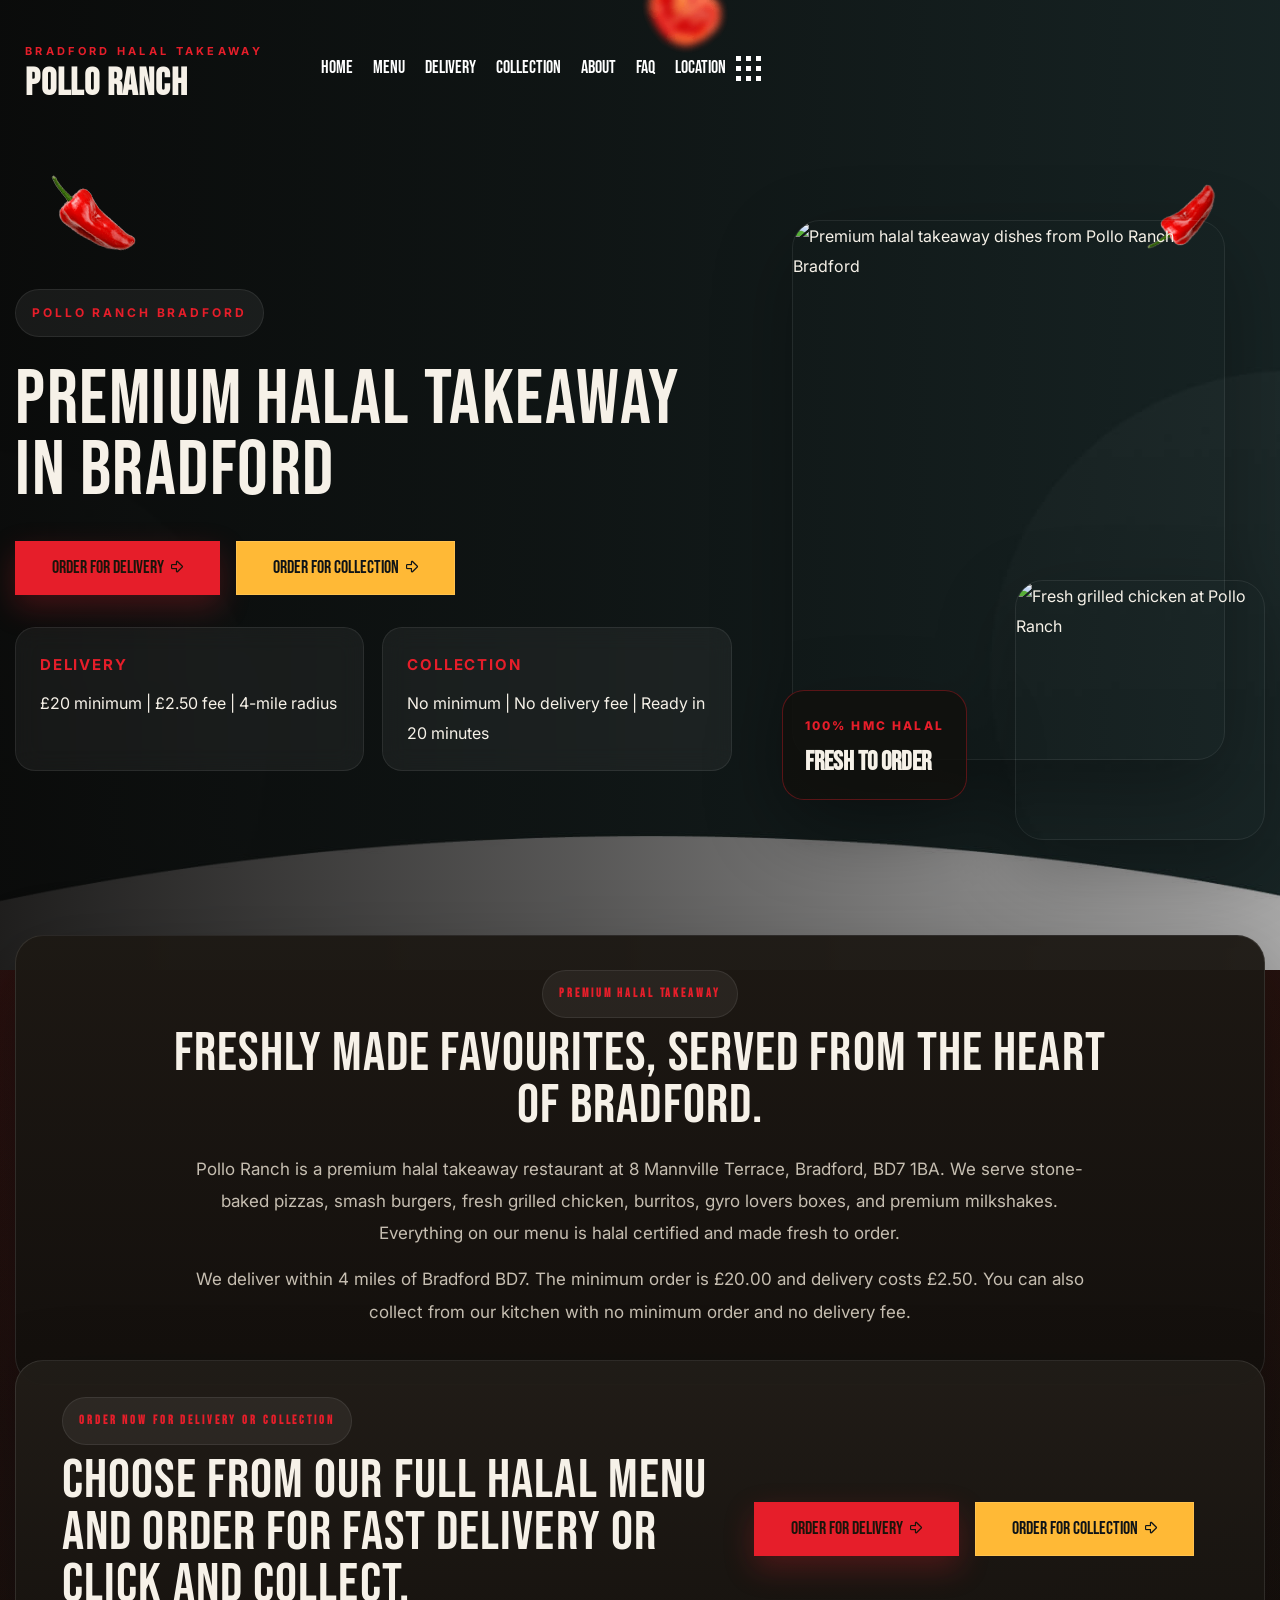
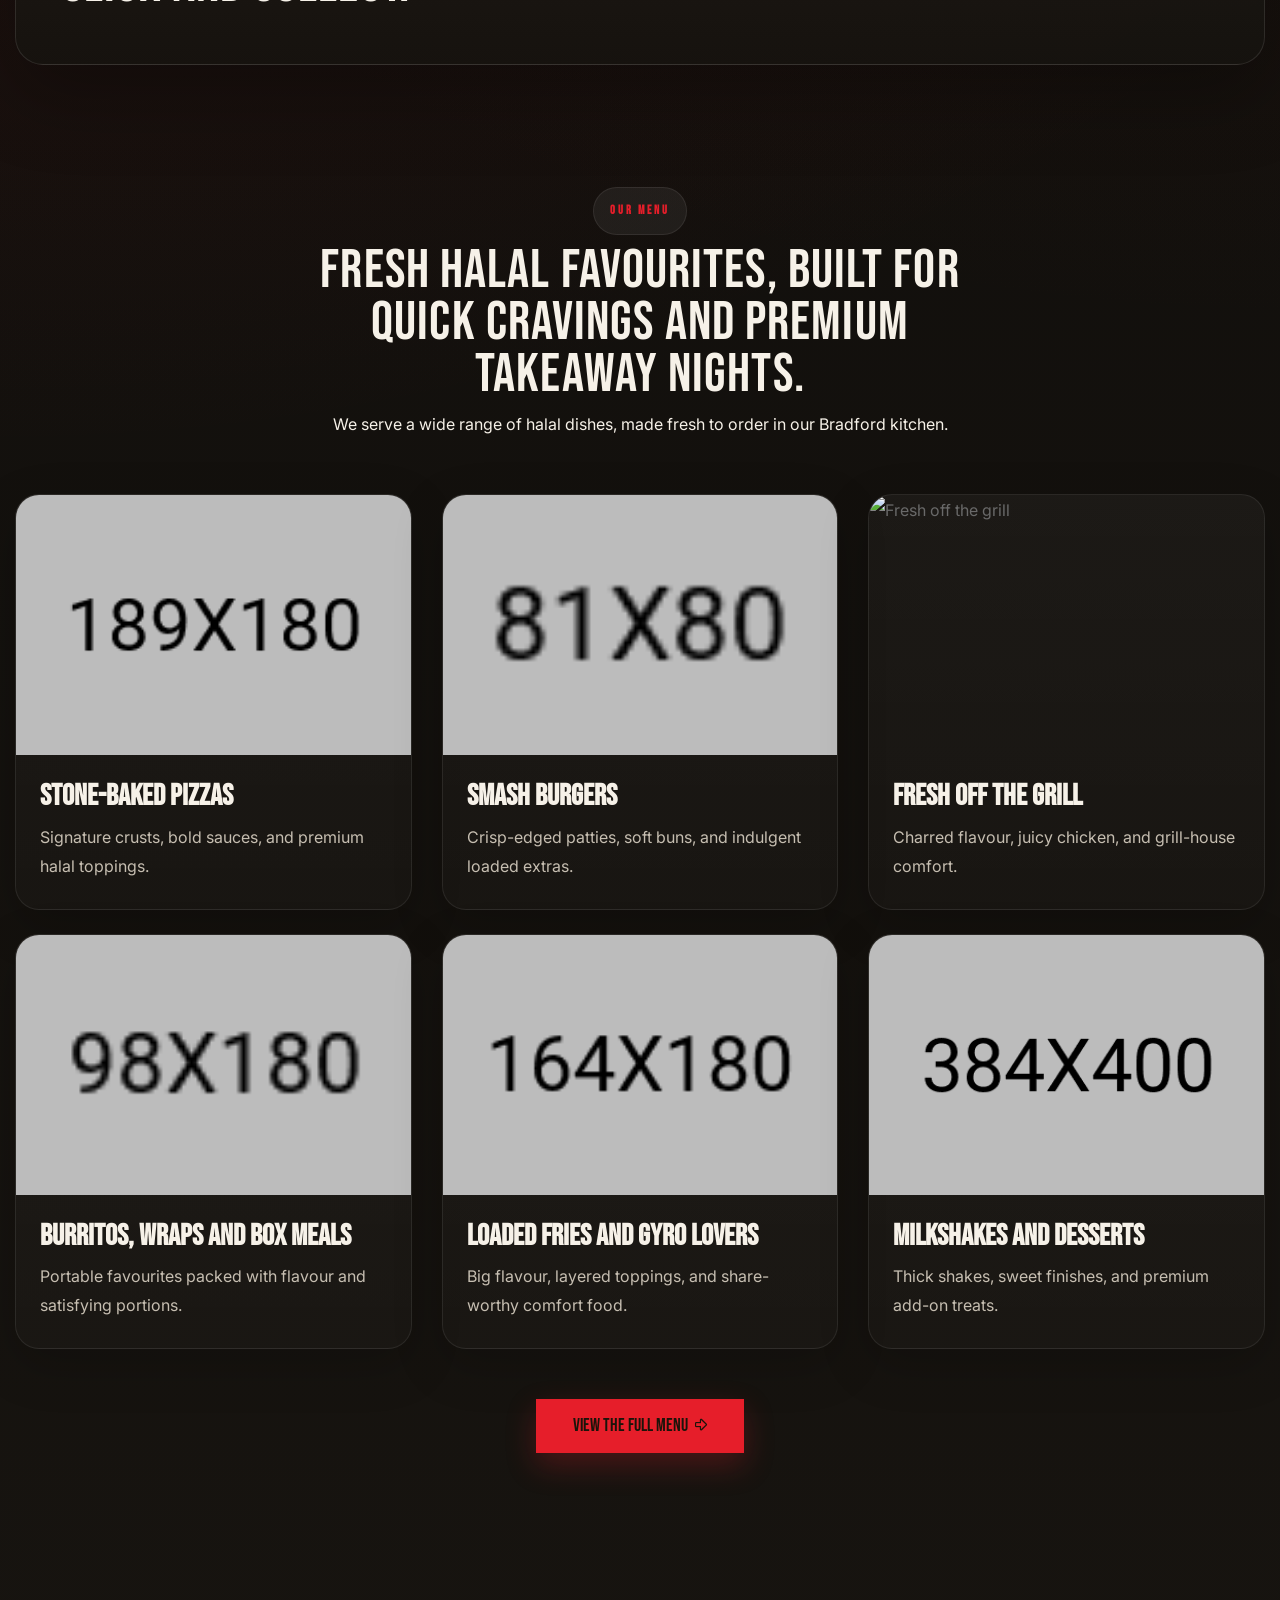
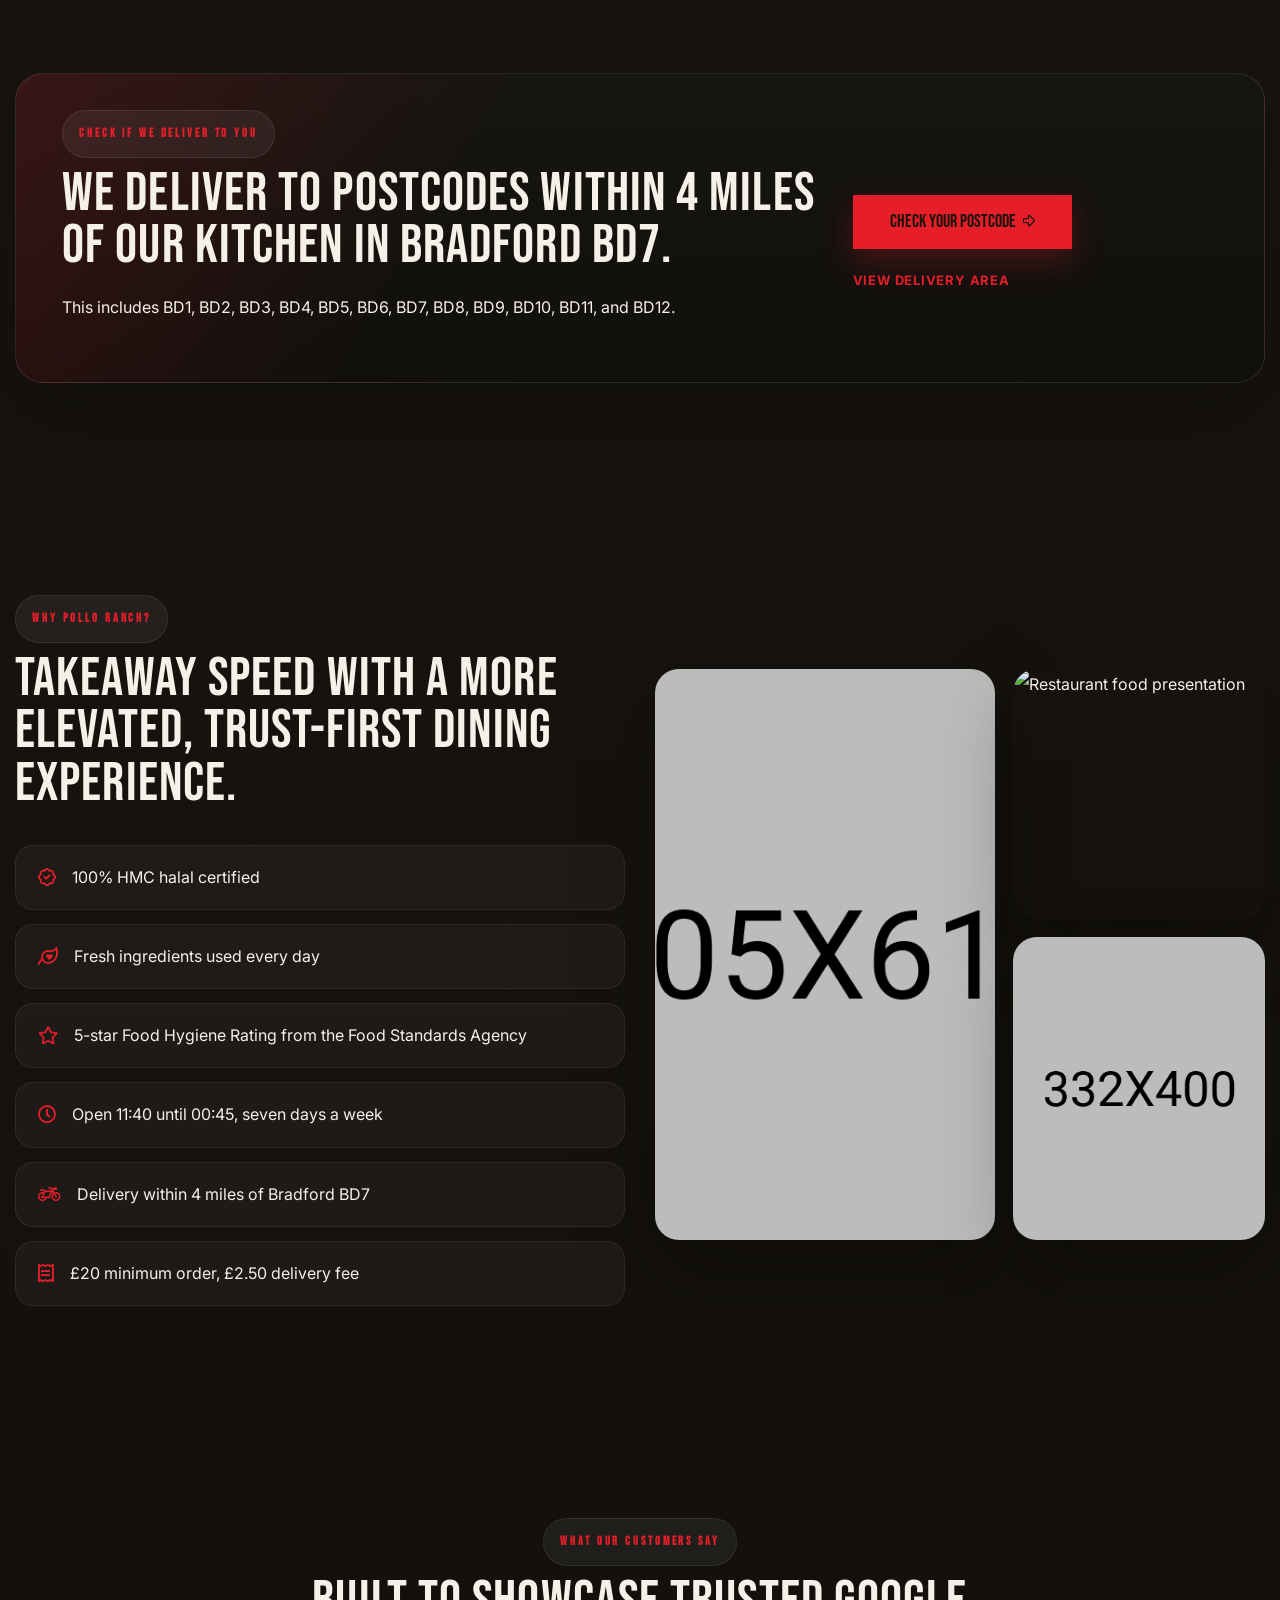
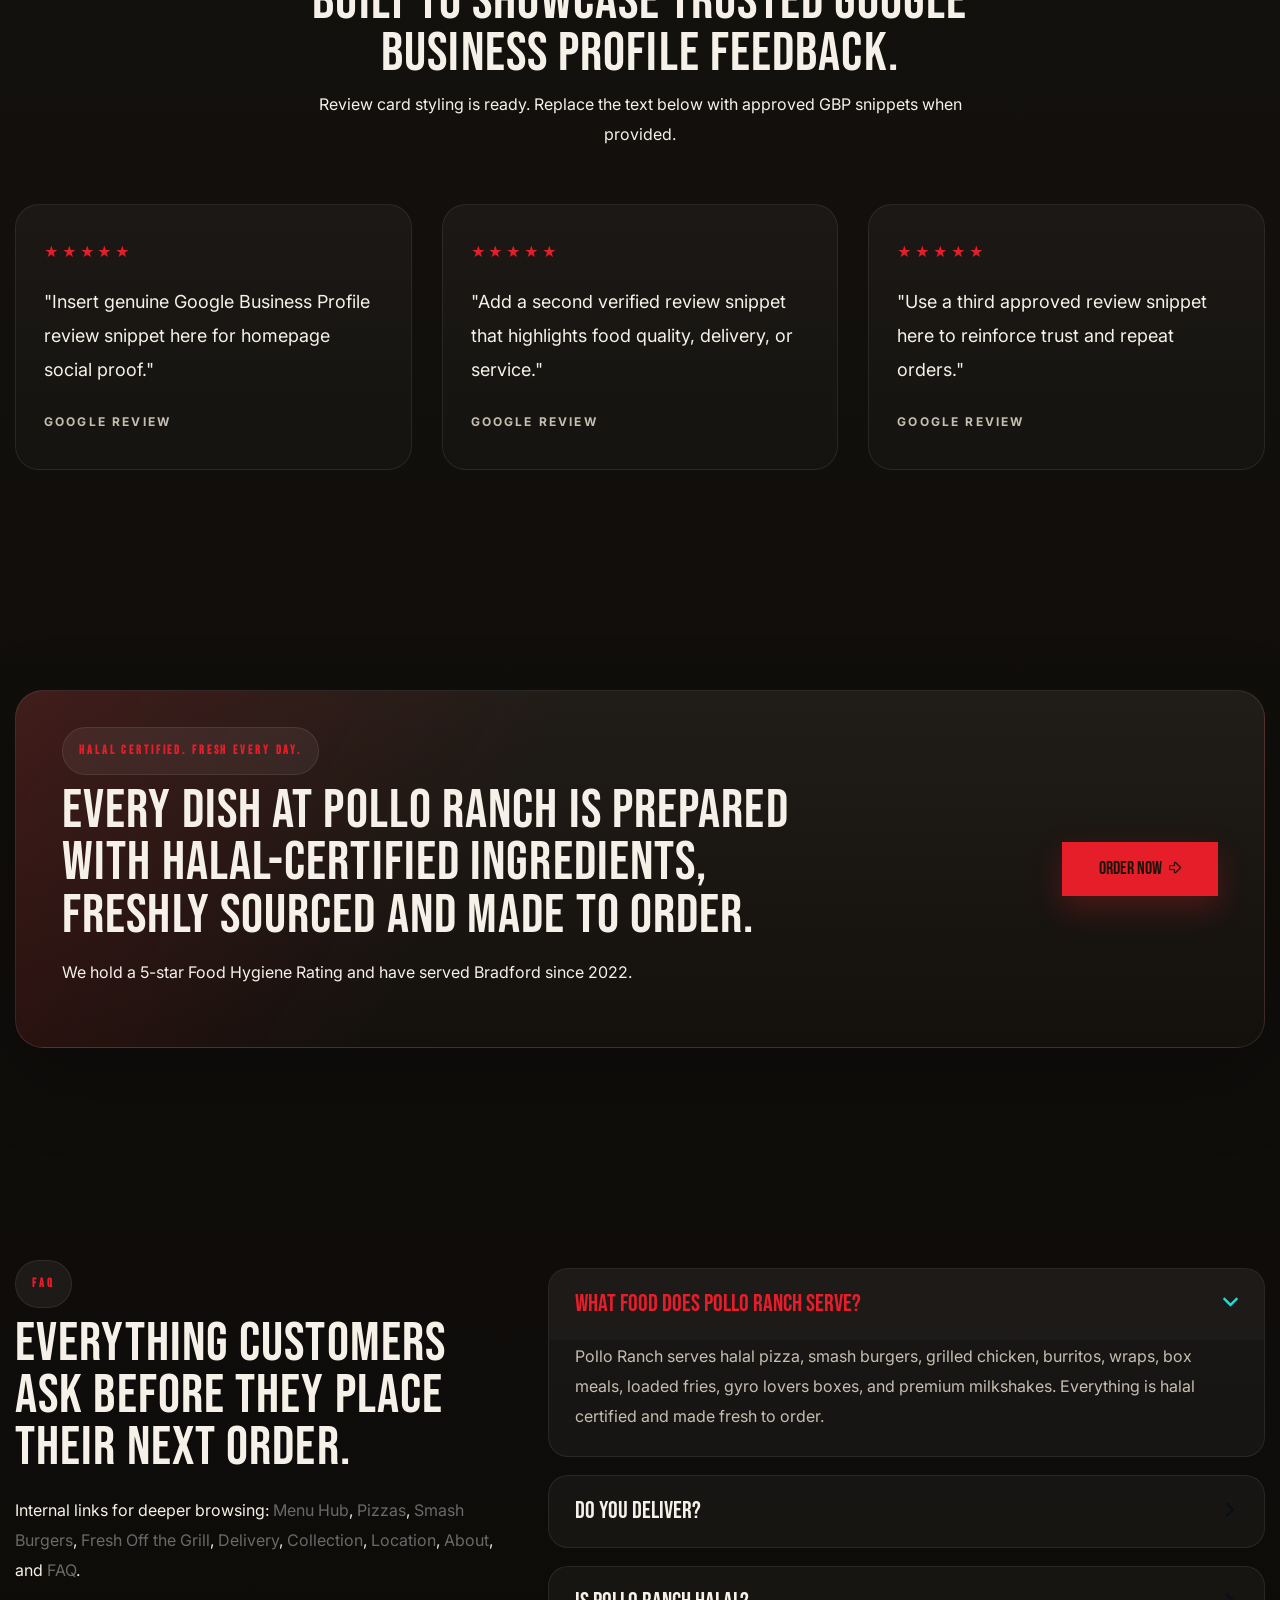
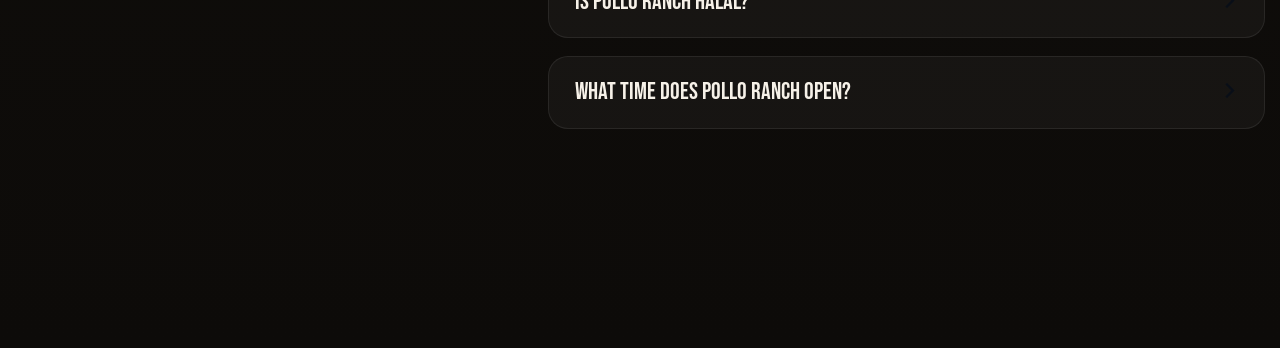
==== index.html @ 2b486609 "first add" ====
<!DOCTYPE html>
<html lang="en">
<head>
    <meta charset="utf-8">
    <meta name="description" content="Pollo Ranch serves halal pizza, smash burgers, and grilled chicken in Bradford. Order for delivery or collection within 4 miles. £20 minimum order, £2.50 delivery.">
    <meta http-equiv="X-UA-Compatible" content="IE=edge">
    <meta name="viewport" content="width=device-width, initial-scale=1, shrink-to-fit=no">
    <meta name="keywords" content="Pollo Ranch Bradford, halal takeaway Bradford, Bradford halal pizza, smash burgers Bradford, grilled chicken Bradford">
    <meta name="robots" content="index, follow">
    <title>Pollo Ranch - Halal Takeaway in Bradford | Order Now</title>
    <link rel="shortcut icon" href="assets/images/logos/favicon.png" type="image/x-icon">
    <link rel="preconnect" href="https://fonts.googleapis.com">
    <link rel="preconnect" href="https://fonts.gstatic.com" crossorigin>
    <link href="https://fonts.googleapis.com/css2?family=Bebas+Neue&family=Inter:wght@400;500;600;700;800&display=swap" rel="stylesheet">
    <link rel="stylesheet" href="assets/css/flaticon.min.css">
    <link rel="stylesheet" href="assets/css/fontawesome-5.14.0.min.css">
    <link rel="stylesheet" href="assets/css/bootstrap.min.css">
    <link rel="stylesheet" href="assets/css/magnific-popup.min.css">
    <link rel="stylesheet" href="assets/css/nice-select.min.css">
    <link rel="stylesheet" href="assets/css/aos.css">
    <link rel="stylesheet" href="assets/css/slick.min.css">
    <link rel="stylesheet" href="assets/css/style.css">
    <link rel="stylesheet" href="assets/css/custom.css">
</head>
<body>
    <div class="page-wrapper polo-site">
        <div class="preloader"><div class="custom-loader"></div></div>

        <header class="main-header white-menu menu-absolute polo-header">
            <div class="header-upper">
                <div class="container-fluid clearfix">
                    <div class="header-inner rel d-flex align-items-center">
                        <div class="logo-outer">
                            <a class="polo-brand" href="/">
                                <span class="polo-brand__eyebrow">Bradford Halal Takeaway</span>
                                <span class="polo-brand__name">Pollo Ranch</span>
                            </a>
                        </div>

                        <div class="nav-outer ms-lg-5 ps-xxl-4 clearfix">
                            <nav class="main-menu navbar-expand-lg">
                                <div class="navbar-header py-10">
                                    <div class="mobile-logo">
                                        <a class="polo-brand polo-brand--mobile" href="/">
                                            <span class="polo-brand__name">Pollo Ranch</span>
                                        </a>
                                    </div>
                                    <button type="button" class="navbar-toggle" data-bs-toggle="collapse" data-bs-target=".navbar-collapse" aria-label="Toggle navigation">
                                        <span class="icon-bar"></span>
                                        <span class="icon-bar"></span>
                                        <span class="icon-bar"></span>
                                    </button>
                                </div>

                                <div class="navbar-collapse collapse clearfix">
                                    <ul class="navigation clearfix">
                                        <li><a href="/">Home</a></li>
                                        <li><a href="/menu/">Menu</a></li>
                                        <li><a href="/delivery/">Delivery</a></li>
                                        <li><a href="/collection/">Collection</a></li>
                                        <li><a href="/about/">About</a></li>
                                        <li><a href="/faq/">FAQ</a></li>
                                        <li><a href="/location/">Location</a></li>
                                    </ul>
                                </div>
                            </nav>
                        </div>

                        <div class="menu-btns">
                            <div class="menu-sidebar">
                                <button class="bg-transparent"></button>
                            </div>
                        </div>
                    </div>
                </div>
                <div class="bg-lines">
                    <span></span><span></span>
                    <span></span><span></span>
                </div>
            </div>
        </header>

        <div class="form-back-drop"></div>

        <section class="hidden-bar">
            <div class="inner-box text-center">
                <div class="cross-icon"><span class="fa fa-times"></span></div>
                <div class="title">
                    <h4>Quick Links</h4>
                </div>
                <div class="appointment-form">
                    <div class="hidden-bar__actions">
                        <a class="theme-btn" href="/menu/">Menu <i class="far fa-arrow-alt-right"></i></a>
                        <a class="theme-btn style-two" href="/delivery/">Delivery <i class="far fa-arrow-alt-right"></i></a>
                        <a class="theme-btn style-two" href="/collection/">Collection <i class="far fa-arrow-alt-right"></i></a>
                        <a class="theme-btn style-two" href="/about/">About <i class="far fa-arrow-alt-right"></i></a>
                        <a class="theme-btn style-two" href="/faq/">FAQ <i class="far fa-arrow-alt-right"></i></a>
                        <a class="theme-btn style-two" href="/location/">Location <i class="far fa-arrow-alt-right"></i></a>
                    </div>
                </div>
            </div>
        </section>

        <section class="hero-area-six polo-hero rel z-1">
            <div class="container">
                <div class="row align-items-center">
                    <div class="col-xl-7 col-lg-7">
                        <div class="polo-hero__content" data-aos="fade-up" data-aos-duration="1200" data-aos-offset="50">
                            <span class="sub-title">Pollo Ranch Bradford</span>
                            <h1>Premium Halal Takeaway in Bradford</h1>
                            <div class="polo-hero__actions">
                                <a href="/delivery/" class="theme-btn polo-btn-primary">Order for Delivery <i class="far fa-arrow-alt-right"></i></a>
                                <a href="/collection/" class="theme-btn style-two polo-btn-secondary">Order for Collection <i class="far fa-arrow-alt-right"></i></a>
                            </div>
                            <div class="polo-hero__stats">
                                <div class="polo-stat-card">
                                    <strong>Delivery</strong>
                                    <span>£20 minimum | £2.50 fee | 4-mile radius</span>
                                </div>
                                <div class="polo-stat-card">
                                    <strong>Collection</strong>
                                    <span>No minimum | No delivery fee | Ready in 20 minutes</span>
                                </div>
                            </div>
                        </div>
                    </div>
                    <div class="col-xl-5 col-lg-5">
                        <div class="polo-hero__visual" data-aos="fade-left" data-aos-duration="1400" data-aos-offset="50">
                            <div class="polo-hero__image-stack">
                                <div class="polo-image-card polo-image-card--primary">
                                    <img src="assets/images/background/hero-four.jpg" alt="Premium halal takeaway dishes from Pollo Ranch Bradford">
                                </div>
                                <div class="polo-image-card polo-image-card--secondary">
                                    <img src="assets/images/food/grill-menu3.jpg" alt="Fresh grilled chicken at Pollo Ranch">
                                </div>
                                <div class="polo-floating-badge">
                                    <span>100% HMC Halal</span>
                                    <strong>Fresh To Order</strong>
                                </div>
                            </div>
                        </div>
                    </div>
                </div>
            </div>
            <div class="hero-shapes">
                <div class="shape one"><img src="assets/images/shapes/hero-shape1.png" alt=""></div>
                <div class="shape two"><img src="assets/images/shapes/hero-shape2.png" alt=""></div>
                <div class="shape three"><img src="assets/images/shapes/hero-shape5.png" alt=""></div>
            </div>
        </section>

        <section class="polo-intro-section">
            <div class="container">
                <div class="polo-intro-panel" data-aos="fade-up" data-aos-duration="1000" data-aos-offset="40">
                    <div class="row justify-content-center">
                        <div class="col-xl-10 col-lg-11">
                            <div class="section-title text-center mb-20">
                                <span class="sub-title mb-10">Premium Halal Takeaway</span>
                                <h2>Freshly made favourites, served from the heart of Bradford.</h2>
                            </div>
                            <div class="polo-intro-copy">
                                <p>Pollo Ranch is a premium halal takeaway restaurant at 8 Mannville Terrace, Bradford, BD7 1BA. We serve stone-baked pizzas, smash burgers, fresh grilled chicken, burritos, gyro lovers boxes, and premium milkshakes. Everything on our menu is halal certified and made fresh to order.</p>
                                <p>We deliver within 4 miles of Bradford BD7. The minimum order is &pound;20.00 and delivery costs &pound;2.50. You can also collect from our kitchen with no minimum order and no delivery fee.</p>
                            </div>
                        </div>
                    </div>
                </div>
            </div>
        </section>

        <section class="polo-order-strip">
            <div class="container">
                <div class="polo-panel" data-aos="fade-up" data-aos-duration="1000" data-aos-offset="40">
                    <div class="row align-items-center">
                        <div class="col-lg-7">
                            <div class="section-title mb-0">
                                <span class="sub-title mb-10">Order Now for Delivery or Collection</span>
                                <h2>Choose from our full halal menu and order for fast delivery or click and collect.</h2>
                            </div>
                        </div>
                        <div class="col-lg-5">
                            <div class="polo-inline-cta">
                                <a href="/delivery/" class="theme-btn polo-btn-primary">Order for Delivery <i class="far fa-arrow-alt-right"></i></a>
                                <a href="/collection/" class="theme-btn style-two polo-btn-secondary">Order for Collection <i class="far fa-arrow-alt-right"></i></a>
                            </div>
                        </div>
                    </div>
                </div>
            </div>
        </section>

        <section class="category-area polo-section polo-menu-section rel z-1">
            <div class="container">
                <div class="row justify-content-center">
                    <div class="col-xl-7 col-lg-9">
                        <div class="section-title text-center mb-55" data-aos="fade-up" data-aos-duration="1000" data-aos-offset="50">
                            <span class="sub-title mb-10">Our Menu</span>
                            <h2>Fresh halal favourites, built for quick cravings and premium takeaway nights.</h2>
                            <p>We serve a wide range of halal dishes, made fresh to order in our Bradford kitchen.</p>
                        </div>
                    </div>
                </div>
                <div class="row g-4">
                    <div class="col-xl-4 col-md-6">
                        <a class="polo-menu-card" href="/menu/pizzas/" data-aos="fade-up" data-aos-duration="1000" data-aos-offset="40">
                            <span class="polo-menu-card__image"><img src="assets/images/food/filter-food1.jpg" alt="Stone-baked pizzas"></span>
                            <span class="polo-menu-card__content">
                                <strong>Stone-Baked Pizzas</strong>
                                <span>Signature crusts, bold sauces, and premium halal toppings.</span>
                            </span>
                        </a>
                    </div>
                    <div class="col-xl-4 col-md-6">
                        <a class="polo-menu-card" href="/menu/smash-burgers/" data-aos="fade-up" data-aos-delay="50" data-aos-duration="1000" data-aos-offset="40">
                            <span class="polo-menu-card__image"><img src="assets/images/food/burger-menu4.jpg" alt="Smash burgers"></span>
                            <span class="polo-menu-card__content">
                                <strong>Smash Burgers</strong>
                                <span>Crisp-edged patties, soft buns, and indulgent loaded extras.</span>
                            </span>
                        </a>
                    </div>
                    <div class="col-xl-4 col-md-6">
                        <a class="polo-menu-card" href="/menu/fresh-off-the-grill/" data-aos="fade-up" data-aos-delay="100" data-aos-duration="1000" data-aos-offset="40">
                            <span class="polo-menu-card__image"><img src="assets/images/food/grill-menu5.jpg" alt="Fresh off the grill"></span>
                            <span class="polo-menu-card__content">
                                <strong>Fresh Off the Grill</strong>
                                <span>Charred flavour, juicy chicken, and grill-house comfort.</span>
                            </span>
                        </a>
                    </div>
                    <div class="col-xl-4 col-md-6">
                        <a class="polo-menu-card" href="/menu/burritos-wraps-box-meals/" data-aos="fade-up" data-aos-duration="1000" data-aos-offset="40">
                            <span class="polo-menu-card__image"><img src="assets/images/food/filter-food4.jpg" alt="Burritos wraps and box meals"></span>
                            <span class="polo-menu-card__content">
                                <strong>Burritos, Wraps and Box Meals</strong>
                                <span>Portable favourites packed with flavour and satisfying portions.</span>
                            </span>
                        </a>
                    </div>
                    <div class="col-xl-4 col-md-6">
                        <a class="polo-menu-card" href="/menu/loaded-fries-gyro-lovers/" data-aos="fade-up" data-aos-delay="50" data-aos-duration="1000" data-aos-offset="40">
                            <span class="polo-menu-card__image"><img src="assets/images/food/filter-food7.jpg" alt="Loaded fries and gyro lovers"></span>
                            <span class="polo-menu-card__content">
                                <strong>Loaded Fries and Gyro Lovers</strong>
                                <span>Big flavour, layered toppings, and share-worthy comfort food.</span>
                            </span>
                        </a>
                    </div>
                    <div class="col-xl-4 col-md-6">
                        <a class="polo-menu-card" href="/menu/milkshakes-desserts/" data-aos="fade-up" data-aos-delay="100" data-aos-duration="1000" data-aos-offset="40">
                            <span class="polo-menu-card__image"><img src="assets/images/instagram/instagram6.jpg" alt="Milkshakes and desserts"></span>
                            <span class="polo-menu-card__content">
                                <strong>Milkshakes and Desserts</strong>
                                <span>Thick shakes, sweet finishes, and premium add-on treats.</span>
                            </span>
                        </a>
                    </div>
                </div>
                <div class="text-center mt-50" data-aos="fade-up" data-aos-duration="1000" data-aos-offset="40">
                    <a href="/menu/" class="theme-btn polo-btn-primary">View the Full Menu <i class="far fa-arrow-alt-right"></i></a>
                </div>
            </div>
        </section>

        <section class="polo-section polo-delivery-section">
            <div class="container">
                <div class="polo-delivery-card" data-aos="fade-up" data-aos-duration="1000" data-aos-offset="40">
                    <div class="row align-items-center">
                        <div class="col-lg-8">
                            <div class="section-title mb-20">
                                <span class="sub-title mb-10">Check If We Deliver to You</span>
                                <h2>We deliver to postcodes within 4 miles of our kitchen in Bradford BD7.</h2>
                            </div>
                            <p>This includes BD1, BD2, BD3, BD4, BD5, BD6, BD7, BD8, BD9, BD10, BD11, and BD12.</p>
                        </div>
                        <div class="col-lg-4">
                            <div class="polo-inline-cta polo-inline-cta--stacked">
                                <a href="/delivery/" class="theme-btn polo-btn-primary">Check Your Postcode <i class="far fa-arrow-alt-right"></i></a>
                                <a href="/delivery/" class="polo-text-link">View delivery area</a>
                            </div>
                        </div>
                    </div>
                </div>
            </div>
        </section>

        <section class="polo-section polo-why-section rel z-1">
            <div class="container">
                <div class="row align-items-center g-5">
                    <div class="col-lg-6">
                        <div class="section-title mb-35" data-aos="fade-right" data-aos-duration="1000" data-aos-offset="50">
                            <span class="sub-title mb-10">Why Pollo Ranch?</span>
                            <h2>Takeaway speed with a more elevated, trust-first dining experience.</h2>
                        </div>
                        <div class="polo-feature-list">
                            <div class="polo-feature-item">
                                <i class="far fa-badge-check"></i>
                                <span>100% HMC halal certified</span>
                            </div>
                            <div class="polo-feature-item">
                                <i class="far fa-leaf-heart"></i>
                                <span>Fresh ingredients used every day</span>
                            </div>
                            <div class="polo-feature-item">
                                <i class="far fa-star"></i>
                                <span>5-star Food Hygiene Rating from the Food Standards Agency</span>
                            </div>
                            <div class="polo-feature-item">
                                <i class="far fa-clock"></i>
                                <span>Open 11:40 until 00:45, seven days a week</span>
                            </div>
                            <div class="polo-feature-item">
                                <i class="far fa-motorcycle"></i>
                                <span>Delivery within 4 miles of Bradford BD7</span>
                            </div>
                            <div class="polo-feature-item">
                                <i class="far fa-receipt"></i>
                                <span>£20 minimum order, £2.50 delivery fee</span>
                            </div>
                        </div>
                    </div>
                    <div class="col-lg-6">
                        <div class="polo-story-grid" data-aos="fade-left" data-aos-duration="1200" data-aos-offset="50">
                            <div class="polo-story-grid__item polo-story-grid__item--large">
                                <img src="assets/images/about/about-five.jpg" alt="Premium halal dishes at Pollo Ranch">
                            </div>
                            <div class="polo-story-grid__item">
                                <img src="assets/images/gallery/gallery-three3.jpg" alt="Restaurant food presentation">
                            </div>
                            <div class="polo-story-grid__item">
                                <img src="assets/images/gallery/gallery-two5.jpg" alt="Freshly prepared takeaway food">
                            </div>
                        </div>
                    </div>
                </div>
            </div>
        </section>

        <section class="testimonials-area polo-section polo-testimonials rel z-1">
            <div class="container">
                <div class="row justify-content-center">
                    <div class="col-xl-7 col-lg-9">
                        <div class="section-title text-center mb-55" data-aos="fade-up" data-aos-duration="1000" data-aos-offset="40">
                            <span class="sub-title mb-10">What Our Customers Say</span>
                            <h2>Built to showcase trusted Google Business Profile feedback.</h2>
                            <p>Review card styling is ready. Replace the text below with approved GBP snippets when provided.</p>
                        </div>
                    </div>
                </div>
                <div class="row g-4">
                    <div class="col-lg-4 col-md-6">
                        <article class="polo-review-card" data-aos="fade-up" data-aos-duration="1000" data-aos-offset="40">
                            <div class="polo-review-card__stars">★★★★★</div>
                            <p>"Insert genuine Google Business Profile review snippet here for homepage social proof."</p>
                            <strong>Google Review</strong>
                        </article>
                    </div>
                    <div class="col-lg-4 col-md-6">
                        <article class="polo-review-card" data-aos="fade-up" data-aos-delay="50" data-aos-duration="1000" data-aos-offset="40">
                            <div class="polo-review-card__stars">★★★★★</div>
                            <p>"Add a second verified review snippet that highlights food quality, delivery, or service."</p>
                            <strong>Google Review</strong>
                        </article>
                    </div>
                    <div class="col-lg-4 col-md-6">
                        <article class="polo-review-card" data-aos="fade-up" data-aos-delay="100" data-aos-duration="1000" data-aos-offset="40">
                            <div class="polo-review-card__stars">★★★★★</div>
                            <p>"Use a third approved review snippet here to reinforce trust and repeat orders."</p>
                            <strong>Google Review</strong>
                        </article>
                    </div>
                </div>
            </div>
        </section>

        <section class="polo-section polo-cert-section">
            <div class="container">
                <div class="polo-panel polo-panel--highlight" data-aos="zoom-in" data-aos-duration="1000" data-aos-offset="40">
                    <div class="row align-items-center">
                        <div class="col-lg-8">
                            <div class="section-title mb-15">
                                <span class="sub-title mb-10">Halal Certified. Fresh Every Day.</span>
                                <h2>Every dish at Pollo Ranch is prepared with halal-certified ingredients, freshly sourced and made to order.</h2>
                            </div>
                            <p>We hold a 5-star Food Hygiene Rating and have served Bradford since 2022.</p>
                        </div>
                        <div class="col-lg-4 text-lg-end">
                            <a href="/delivery/" class="theme-btn polo-btn-primary">Order Now <i class="far fa-arrow-alt-right"></i></a>
                        </div>
                    </div>
                </div>
            </div>
        </section>

        <section class="faq-area pb-130 rpb-100 rel z-1 polo-section polo-faq-section">
            <div class="container">
                <div class="row justify-content-between align-items-start g-5">
                    <div class="col-lg-5">
                        <div class="section-title mb-20" data-aos="fade-right" data-aos-duration="1000" data-aos-offset="40">
                            <span class="sub-title mb-10">FAQ</span>
                            <h2>Everything customers ask before they place their next order.</h2>
                        </div>
                        <p data-aos="fade-right" data-aos-delay="50" data-aos-duration="1000" data-aos-offset="40">Internal links for deeper browsing: <a href="/menu/">Menu Hub</a>, <a href="/menu/pizzas/">Pizzas</a>, <a href="/menu/smash-burgers/">Smash Burgers</a>, <a href="/menu/fresh-off-the-grill/">Fresh Off the Grill</a>, <a href="/delivery/">Delivery</a>, <a href="/collection/">Collection</a>, <a href="/location/">Location</a>, <a href="/about/">About</a>, and <a href="/faq/">FAQ</a>.</p>
                    </div>
                    <div class="col-lg-7">
                        <div class="accordion polo-accordion" id="poloFaq">
                            <div class="accordion-item" data-aos="fade-up" data-aos-duration="1000" data-aos-offset="40">
                                <h3 class="accordion-header" id="faqOneHeading">
                                    <button class="accordion-button" type="button" data-bs-toggle="collapse" data-bs-target="#faqOne" aria-expanded="true" aria-controls="faqOne">
                                        What food does Pollo Ranch serve?
                                    </button>
                                </h3>
                                <div id="faqOne" class="accordion-collapse collapse show" aria-labelledby="faqOneHeading" data-bs-parent="#poloFaq">
                                    <div class="accordion-body">
                                        Pollo Ranch serves halal pizza, smash burgers, grilled chicken, burritos, wraps, box meals, loaded fries, gyro lovers boxes, and premium milkshakes. Everything is halal certified and made fresh to order.
                                    </div>
                                </div>
                            </div>
                            <div class="accordion-item" data-aos="fade-up" data-aos-delay="40" data-aos-duration="1000" data-aos-offset="40">
                                <h3 class="accordion-header" id="faqTwoHeading">
                                    <button class="accordion-button collapsed" type="button" data-bs-toggle="collapse" data-bs-target="#faqTwo" aria-expanded="false" aria-controls="faqTwo">
                                        Do you deliver?
                                    </button>
                                </h3>
                                <div id="faqTwo" class="accordion-collapse collapse" aria-labelledby="faqTwoHeading" data-bs-parent="#poloFaq">
                                    <div class="accordion-body">
                                        Yes. We deliver within a 4-mile radius of Bradford BD7 1BA. The minimum order for delivery is £20.00 and the delivery fee is £2.50.
                                    </div>
                                </div>
                            </div>
                            <div class="accordion-item" data-aos="fade-up" data-aos-delay="80" data-aos-duration="1000" data-aos-offset="40">
                                <h3 class="accordion-header" id="faqThreeHeading">
                                    <button class="accordion-button collapsed" type="button" data-bs-toggle="collapse" data-bs-target="#faqThree" aria-expanded="false" aria-controls="faqThree">
                                        Is Pollo Ranch halal?
                                    </button>
                                </h3>
                                <div id="faqThree" class="accordion-collapse collapse" aria-labelledby="faqThreeHeading" data-bs-parent="#poloFaq">
                                    <div class="accordion-body">
                                        Yes. Pollo Ranch is HMC halal certified. Every item on our menu uses halal-certified ingredients.
                                    </div>
                                </div>
                            </div>
                            <div class="accordion-item" data-aos="fade-up" data-aos-delay="120" data-aos-duration="1000" data-aos-offset="40">
                                <h3 class="accordion-header" id="faqFourHeading">
                                    <button class="accordion-button collapsed" type="button" data-bs-toggle="collapse" data-bs-target="#faqFour" aria-expanded="false" aria-controls="faqFour">
                                        What time does Pollo Ranch open?
                                    </button>
                                </h3>
                                <div id="faqFour" class="accordion-collapse collapse" aria-labelledby="faqFourHeading" data-bs-parent="#poloFaq">
                                    <div class="accordion-body">
                                        We are open from 11:40 until 00:45, seven days a week.
                                    </div>
                                </div>
                            </div>
                            <div class="accordion-item" data-aos="fade-up" data-aos-delay="160" data-aos-duration="1000" data-aos-offset="40">
                                <h3 class="accordion-header" id="faqFiveHeading">
                                    <button class="accordion-button collapsed" type="button" data-bs-toggle="collapse" data-bs-target="#faqFive" aria-expanded="false" aria-controls="faqFive">
                                        Can I collect my order?
                                    </button>
                                </h3>
                                <div id="faqFive" class="accordion-collapse collapse" aria-labelledby="faqFiveHeading" data-bs-parent="#poloFaq">
                                    <div class="accordion-body">
                                        Yes. You can collect from our kitchen at 8 Mannville Terrace, Bradford, BD7 1BA. There is no minimum order and no delivery fee for collection.
                                    </div>
                                </div>
                            </div>
                        </div>
                    </div>
                </div>
            </div>
        </section>

        
    </div>

    <script src="assets/js/jquery-3.6.0.min.js"></script>
    <script src="assets/js/bootstrap.min.js"></script>
    <script src="assets/js/appear.min.js"></script>
    <script src="assets/js/slick.min.js"></script>
    <script src="assets/js/jquery.magnific-popup.min.js"></script>
    <script src="assets/js/jquery.nice-select.min.js"></script>
    <script src="assets/js/imagesloaded.pkgd.min.js"></script>
    <script src="assets/js/circle-progress.min.js"></script>
    <script src="assets/js/skill.bars.jquery.min.js"></script>
    <script src="assets/js/isotope.pkgd.min.js"></script>
    <script src="assets/js/aos.js"></script>
    <script src="assets/js/script.js"></script>
    <script src="assets/js/custom.js"></script>
</body>
</html>
---- assets/css/style.css ----
@charset "UTF-8";
/*----------------------------------------------------------------------
    Template Name: WellFood - Resturent HTML Template
    Template URI: https://webtend.net/demo/html/limestone/
    Author: WebTend
    Author URI:  https://webtend.net/
    Version: 1.0

    Note: This is Main Style CSS File. */
/*----------------------------------------------------------------------
	CSS INDEX
	----------------------

    ## Default Style
    ## Common Classes
    ## Repeat Style
    ## Padding Margin
    ## Custom Animation
    ## Header style
    ## Hero Area
    ## Offer Area
    ## Banner Area
    ## About Area
    ## Counter Area
    ## Category Area
    ## Popular Food
    ## Call To Action
    ## Products Area
    ## Features Area
    ## Client Area
    ## Headline Text
    ## Gallery Area
    ## Services Area
    ## Testimonials
    ## Booking Table
    ## Cart Checkout
    ## Contact Forms
    ## Videos Area
    ## Blog Area
    ## FAQs Area
    ## Chefs Area
    ## Awards Area
    ## History Area
    ## Instagram Area
    ## Sidebar Widgets
    ## Main Footer */
/* -------------------------------------------------------------- */
/*******************************************************/
/******************* ## Default Style ******************/
/*******************************************************/
* {
  margin: 0;
  padding: 0;
  border: none;
  outline: none;
  -webkit-box-shadow: none;
  box-shadow: none; }

body {
  color: var(--base-color);
  background: white;
  font-weight: 400;
  line-height: 30px;
  font-size: 16px;
  font-family: var(--base-font);
  --base-font: 'Roboto', sans-serif;
  --heading-font: 'Bebas Neue', sans-serif;
  --primary-color: #EC3D08;
  --secondary-color: #FFB936;
  --heading-color: #0E1317;
  --base-color: #696969;
  --lighter-color: #F4F1EA;
  --border-color: rgba(23, 26, 33, 0.1);
  --primary-rgb: 236, 61, 8; }

a {
  color: var(--base-color);
  cursor: pointer;
  outline: none;
  -webkit-transition: 0.5s;
  -o-transition: 0.5s;
  transition: 0.5s;
  text-decoration: none; }
  a:hover, a:focus, a:visited {
    text-decoration: none;
    outline: none; }
  a:hover {
    color: var(--heading-color); }

h1 a, h2 a, h3 a, h4 a, h5 a, h6 a {
  color: var(--heading-color); }

.text-white h1, .text-white h1 a,
.text-white h2, .text-white h2 a,
.text-white h3, .text-white h3 a,
.text-white h4, .text-white h4 a,
.text-white h5, .text-white h5 a,
.text-white h6, .text-white h6 a,
.text-white .h1, .text-white .h1 a,
.text-white .h2, .text-white .h2 a,
.text-white .h3, .text-white .h3 a,
.text-white .h4, .text-white .h4 a,
.text-white .h5, .text-white .h5 a,
.text-white .h6, .text-white .h6 a {
  color: white; }

ul, li {
  list-style: none;
  padding: 0;
  margin: 0; }

img {
  max-width: 100%;
  display: inline-block; }

mark {
  color: var(--primary-color);
  background: transparent;
  text-decoration: underline; }

header:after, section:after, footer:after {
  display: block;
  clear: both;
  content: ""; }

/*======= Input Styles =======*/
input,
select,
textarea,
.nice-select,
.form-control {
  width: 100%;
  height: auto;
  font-weight: 400;
  border-radius: 0;
  font-size: 16px;
  padding: 17px 30px;
  background-color: #fff;
  border: 1px solid white;
  font-family: var(--heading-font);
  -webkit-transition: 0.3s;
  -o-transition: 0.3s;
  transition: 0.3s; }
  input:focus,
  select:focus,
  textarea:focus,
  .nice-select:focus,
  .form-control:focus {
    outline: none;
    -webkit-box-shadow: none;
    box-shadow: none;
    border-color: var(--primary-color); }
    input:focus::-webkit-input-placeholder,
    select:focus::-webkit-input-placeholder,
    textarea:focus::-webkit-input-placeholder,
    .nice-select:focus::-webkit-input-placeholder,
    .form-control:focus::-webkit-input-placeholder {
      color: var(--heading-color); }
    input:focus:-ms-input-placeholder,
    select:focus:-ms-input-placeholder,
    textarea:focus:-ms-input-placeholder,
    .nice-select:focus:-ms-input-placeholder,
    .form-control:focus:-ms-input-placeholder {
      color: var(--heading-color); }
    input:focus::-ms-input-placeholder,
    select:focus::-ms-input-placeholder,
    textarea:focus::-ms-input-placeholder,
    .nice-select:focus::-ms-input-placeholder,
    .form-control:focus::-ms-input-placeholder {
      color: var(--heading-color); }
    input:focus::placeholder,
    select:focus::placeholder,
    textarea:focus::placeholder,
    .nice-select:focus::placeholder,
    .form-control:focus::placeholder {
      color: var(--heading-color); }

textarea {
  display: inherit;
  padding-top: 20px; }

label {
  cursor: pointer;
  font-weight: 400;
  margin-bottom: 5px;
  color: var(--base-color); }

.form-group {
  position: relative;
  margin-bottom: 20px; }

input[type=search]::-ms-clear {
  display: none;
  width: 0;
  height: 0; }

input[type=search]::-ms-reveal {
  display: none;
  width: 0;
  height: 0; }

input[type=search]::-webkit-search-decoration,
input[type=search]::-webkit-search-cancel-button,
input[type=search]::-webkit-search-results-button,
input[type=search]::-webkit-search-results-decoration {
  display: none; }

input[type=checkbox], input[type=radio] {
  height: auto;
  width: auto; }

/*******************************************************/
/******************  ## Common Classes *****************/
/*******************************************************/
.page-wrapper {
  position: relative;
  z-index: 9;
  width: 100%;
  margin: 0 auto;
  overflow: hidden;
  min-width: 300px; }

@media only screen and (min-width: 1200px) {
  .container {
    max-width: 1290px;
    padding-left: 15px;
    padding-right: 15px; }
    .container.container-1520 {
      max-width: 1550px; }
    .container.container-1200 {
      max-width: 1230px; }
    .container.container-1290 {
      max-width: 1320px; }
    .container.container-1050 {
      max-width: 1080px; } }

@media only screen and (min-width: 576px) {
  .container-fluid {
    padding-left: 25px;
    padding-right: 25px; } }

@media only screen and (min-width: 1600px) {
  .container-fluid {
    padding-left: 70px;
    padding-right: 70px; } }

.row {
  --bs-gutter-x: 30px; }

.no-gap {
  --bs-gutter-x: 0; }

@media only screen and (max-width: 375px) {
  .col-small {
    width: 100%; } }

@media only screen and (min-width: 1400px) {
  .gap-10 {
    --bs-gutter-x: 10px; } }

@media only screen and (min-width: 1400px) {
  .gap-20 {
    --bs-gutter-x: 20px; } }

@media only screen and (min-width: 1400px) {
  .gap-30 {
    --bs-gutter-x: 30px; } }

@media only screen and (min-width: 1400px) {
  .gap-40 {
    --bs-gutter-x: 40px; } }

@media only screen and (min-width: 1400px) {
  .gap-50 {
    --bs-gutter-x: 50px; } }

@media only screen and (min-width: 1400px) {
  .gap-60 {
    --bs-gutter-x: 60px; } }

@media only screen and (min-width: 1400px) {
  .gap-70 {
    --bs-gutter-x: 70px; } }

@media only screen and (min-width: 1400px) {
  .gap-80 {
    --bs-gutter-x: 80px; } }

@media only screen and (min-width: 1400px) {
  .gap-90 {
    --bs-gutter-x: 90px; } }

@media only screen and (min-width: 1400px) {
  .gap-100 {
    --bs-gutter-x: 100px; } }

@media only screen and (min-width: 1400px) {
  .gap-110 {
    --bs-gutter-x: 110px; } }

@media only screen and (min-width: 1400px) {
  .gap-120 {
    --bs-gutter-x: 120px; } }

@media only screen and (min-width: 1400px) {
  .gap-130 {
    --bs-gutter-x: 130px; } }

@media only screen and (min-width: 1400px) {
  .gap-140 {
    --bs-gutter-x: 140px; } }

@media only screen and (min-width: 1400px) {
  .gap-150 {
    --bs-gutter-x: 150px; } }

@media only screen and (min-width: 1200px) {
  .row-cols-xl-7 > * {
    width: 14.2857%;
    -webkit-box-flex: 0;
    -ms-flex: 0 0 auto;
    flex: 0 0 auto; } }

/** Section Title style **/
.section-title {
  margin-top: -8px;
  position: relative; }
  .section-title .sub-title {
    font-size: 20px;
    display: inline-block;
    color: var(--primary-color);
    text-transform: uppercase;
    font-family: var(--heading-font); }
  .section-title h2 {
    text-transform: capitalize; }
    @media only screen and (max-width: 991px) {
      .section-title h2 {
        font-size: 45px; } }
    @media only screen and (max-width: 767px) {
      .section-title h2 {
        font-size: 40px; } }
    @media only screen and (max-width: 575px) {
      .section-title h2 {
        font-size: 35px; } }
    @media only screen and (max-width: 375px) {
      .section-title h2 {
        font-size: 30px; } }

/** Button style **/
.theme-btn,
a.theme-btn {
  color: white;
  cursor: pointer;
  font-size: 18px;
  -webkit-transition: 0.5s;
  -o-transition: 0.5s;
  transition: 0.5s;
  text-align: center;
  padding: 11px 36px;
  -webkit-box-align: center;
  -ms-flex-align: center;
  align-items: center;
  display: -webkit-inline-box;
  display: -ms-inline-flexbox;
  display: inline-flex;
  -webkit-box-pack: center;
  -ms-flex-pack: center;
  justify-content: center;
  font-family: var(--heading-font);
  text-transform: uppercase;
  background: var(--primary-color); }
  .theme-btn i,
  a.theme-btn i {
    font-size: 14px;
    margin-left: 7px;
    margin-top: -2px; }
  .theme-btn:hover,
  a.theme-btn:hover {
    color: var(--heading-color);
    background: var(--secondary-color); }
  @media only screen and (max-width: 575px) {
    .theme-btn,
    a.theme-btn {
      padding: 10px 25px; } }
  .theme-btn.style-two,
  a.theme-btn.style-two {
    color: var(--heading-color);
    background: var(--secondary-color); }
    .theme-btn.style-two:hover,
    a.theme-btn.style-two:hover {
      color: white;
      background: var(--primary-color); }
  .theme-btn.style-three,
  a.theme-btn.style-three {
    color: white;
    border: 1px solid;
    background: transparent; }
    .theme-btn.style-three:hover,
    a.theme-btn.style-three:hover {
      background: var(--primary-color);
      border-color: var(--primary-color); }

/* Read More */
.read-more {
  -webkit-box-align: center;
  -ms-flex-align: center;
  align-items: center;
  display: -webkit-inline-box;
  display: -ms-inline-flexbox;
  display: inline-flex;
  color: var(--primary-color);
  font-family: var(--heading-font);
  text-transform: capitalize;
  text-decoration: underline; }
  .read-more i {
    -webkit-transition: 0.5s;
    -o-transition: 0.5s;
    transition: 0.5s;
    margin-top: -3px;
    margin-left: 8px;
    font-size: 0.8em; }
  .read-more:hover {
    color: var(--primary-color); }

/* More Btn */
.more-btn {
  width: 50px;
  height: 50px;
  color: white;
  line-height: 50px;
  text-align: center;
  display: inline-block;
  background: var(--primary-color); }
  .more-btn:hover {
    color: white; }

/* List style One */
.list-style-one li {
  display: -webkit-box;
  display: -ms-flexbox;
  display: flex; }
  .list-style-one li:not(:last-child) {
    margin-bottom: 6px; }
  .list-style-one li:before {
    -webkit-box-flex: 0;
    -ms-flex: none;
    flex: none;
    width: 16px;
    height: 16px;
    color: white;
    font-size: 8px;
    margin-top: 6px;
    content: "\f00c";
    line-height: 16px;
    text-align: center;
    margin-right: 12px;
    border-radius: 50%;
    background: var(--primary-color);
    font-family: 'Font Awesome 5 Pro'; }

/** Social Link One **/
.social-style-one {
  -ms-flex-wrap: wrap;
  flex-wrap: wrap;
  display: -webkit-inline-box;
  display: -ms-inline-flexbox;
  display: inline-flex;
  margin-left: -5px;
  margin-right: -5px; }
  .social-style-one a {
    margin-left: 5px;
    margin-right: 5px;
    color: var(--base-color);
    border: 1px solid rgba(255, 255, 255, 0.1);
    width: 45px;
    height: 45px;
    background: transparent;
    line-height: 45px;
    border-radius: 50%;
    text-align: center; }
    .social-style-one a:hover {
      color: white;
      background: var(--primary-color);
      border-color: var(--primary-color); }

/** Social Link Three **/
.social-style-three {
  -ms-flex-wrap: wrap;
  flex-wrap: wrap;
  display: -webkit-inline-box;
  display: -ms-inline-flexbox;
  display: inline-flex;
  margin-left: -7.5px;
  margin-right: -7.5px; }
  .social-style-three a {
    margin-left: 7.5px;
    margin-right: 7.5px; }
    .social-style-three a:hover {
      color: var(--primary-color); }

/** Social Link Four **/
.social-style-four {
  -ms-flex-wrap: wrap;
  flex-wrap: wrap;
  display: -webkit-inline-box;
  display: -ms-inline-flexbox;
  display: inline-flex;
  margin-left: -35px;
  margin-right: -35px; }
  .social-style-four a {
    margin-left: 35px;
    margin-right: 35px; }
    .social-style-four a i {
      margin-right: 10px;
      color: var(--primary-color); }

/* Tab Style One */
.tab-style-one {
  border-bottom: 1px solid var(--border-color); }
  .tab-style-one li {
    margin-right: 30px; }
    .tab-style-one li a {
      margin-bottom: -1px;
      padding: 0 20px 16px;
      display: inline-block;
      border-bottom: 2px solid transparent; }
      @media only screen and (max-width: 767px) {
        .tab-style-one li a {
          padding-bottom: 10px;
          font-size: 20px !important; } }
      .tab-style-one li a:first-child {
        padding-left: 0; }
      .tab-style-one li a.active {
        color: var(--primary-color);
        border-bottom-color: var(--primary-color); }
        @media only screen and (max-width: 575px) {
          .tab-style-one li a.active {
            border-bottom-color: transparent; } }

/** Food Menu Tab **/
.food-menu-tab {
  margin-left: -15px;
  margin-right: -15px;
  -webkit-box-pack: center;
  -ms-flex-pack: center;
  justify-content: center; }
  @media only screen and (max-width: 767px) {
    .food-menu-tab {
      margin-left: -7.5px;
      margin-right: -7.5px; } }
  .food-menu-tab li {
    margin: 0 15px 30px; }
    @media only screen and (max-width: 767px) {
      .food-menu-tab li {
        margin: 0 7.5px 15px; } }
  .food-menu-tab .nav-link {
    display: -webkit-box;
    display: -ms-flexbox;
    display: flex;
    -webkit-box-align: center;
    -ms-flex-align: center;
    align-items: center;
    -webkit-box-pack: center;
    -ms-flex-pack: center;
    justify-content: center;
    -webkit-box-orient: vertical;
    -webkit-box-direction: normal;
    -ms-flex-direction: column;
    flex-direction: column;
    padding: 22px 33px 18px;
    background: transparent;
    border: 1px solid var(--border-color); }
    @media only screen and (max-width: 991px) {
      .food-menu-tab .nav-link {
        padding: 17px 20px 13px; } }
    @media only screen and (max-width: 767px) {
      .food-menu-tab .nav-link {
        padding-left: 15px;
        padding-right: 15px; } }
    @media only screen and (max-width: 575px) {
      .food-menu-tab .nav-link {
        padding-top: 12px;
        padding-bottom: 8px; } }
    .food-menu-tab .nav-link i {
      line-height: 1;
      font-size: 45px;
      color: var(--primary-color); }
      @media only screen and (max-width: 991px) {
        .food-menu-tab .nav-link i {
          font-size: 30px; } }
      @media only screen and (max-width: 575px) {
        .food-menu-tab .nav-link i {
          display: none; } }
    .food-menu-tab .nav-link span {
      font-size: 24px;
      margin-top: 10px; }
      @media only screen and (max-width: 991px) {
        .food-menu-tab .nav-link span {
          font-size: 20px; } }
      @media only screen and (max-width: 575px) {
        .food-menu-tab .nav-link span {
          margin-top: 0;
          font-size: 16px; } }
    .food-menu-tab .nav-link.active {
      border-color: var(--primary-color); }

/*** Preloader style ** */
.preloader {
  position: fixed;
  left: 0;
  top: 0;
  width: 100%;
  height: 100%;
  z-index: 9999999;
  display: -webkit-box;
  display: -ms-flexbox;
  display: flex;
  -webkit-box-align: center;
  -ms-flex-align: center;
  align-items: center;
  -webkit-box-pack: center;
  -ms-flex-pack: center;
  justify-content: center;
  background-color: white;
  background-repeat: no-repeat;
  background-position: center center; }
  .preloader .custom-loader {
    width: 75px;
    height: 75px;
    border-radius: 50%;
    background-color: transparent;
    border: 2px solid var(--heading-color);
    border-top: 2px solid var(--primary-color);
    border-bottom: 2px solid var(--primary-color);
    -webkit-animation: 1s preloader linear infinite;
    animation: 1s preloader linear infinite; }

/* Pagination */
.pagination {
  -webkit-box-align: center;
  -ms-flex-align: center;
  align-items: center;
  margin-left: -5px;
  margin-right: -5px; }
  .pagination li {
    margin: 10px 5px 0;
    text-align: center; }
    @media only screen and (min-width: 576px) {
      .pagination li {
        font-size: 24px; } }
    .pagination li a,
    .pagination li .page-link {
      padding: 0;
      width: 60px;
      height: 60px;
      -webkit-box-shadow: none;
      box-shadow: none;
      line-height: 58px;
      color: var(--base-color);
      border: 1px solid var(--border-color); }
      @media only screen and (max-width: 575px) {
        .pagination li a,
        .pagination li .page-link {
          width: 45px;
          height: 45px;
          line-height: 43px; } }
    .pagination li.disabled .page-link, .pagination li:last-child .page-link {
      color: white;
      border-radius: 0;
      background: var(--heading-color);
      border-color: var(--heading-color); }
    .pagination li.active .page-link, .pagination li:hover:not(.disabled) .page-link {
      color: white;
      background: var(--primary-color);
      border-color: var(--primary-color); }

/* Rating */
.ratting {
  line-height: 1;
  -webkit-box-align: center;
  -ms-flex-align: center;
  align-items: center;
  display: -webkit-inline-box;
  display: -ms-inline-flexbox;
  display: inline-flex; }
  .ratting i {
    margin: 3px;
    color: var(--secondary-color);
    font-size: 13px; }
  .ratting span {
    margin-left: 7px; }
  .ratting.style-two i {
    margin: 6px;
    font-size: 18px;
    color: var(--primary-color); }

/* Slick Arrows */
.slick-arrow {
  font-size: 20px;
  -webkit-transition: 0.5s;
  -o-transition: 0.5s;
  transition: 0.5s;
  padding-top: 2px;
  width: 65px;
  height: 65px;
  background: white;
  line-height: 65px;
  border-radius: 50%;
  text-align: center;
  color: var(--heading-color);
  -webkit-box-shadow: 0px 4px 60px rgba(0, 0, 0, 0.15);
  box-shadow: 0px 4px 60px rgba(0, 0, 0, 0.15); }
  .slick-arrow:focus, .slick-arrow:hover {
    background: var(--primary-color); }

/*** Slick Dots ***/
.slick-dots {
  -ms-flex-wrap: wrap;
  flex-wrap: wrap;
  display: -webkit-box;
  display: -ms-flexbox;
  display: flex;
  -webkit-box-align: center;
  -ms-flex-align: center;
  align-items: center;
  -webkit-box-pack: center;
  -ms-flex-pack: center;
  justify-content: center; }
  .slick-dots li {
    cursor: pointer;
    width: 10px;
    height: 10px;
    margin: 0 7px;
    -webkit-transition: 0.5s;
    -o-transition: 0.5s;
    transition: 0.5s;
    border-radius: 5px;
    background: var(--primary-color); }
    .slick-dots li button {
      opacity: 0; }
    .slick-dots li.slick-active {
      width: 30px; }

/*** Scroll Top style ***/
.scroll-top {
  width: 80px;
  height: 80px;
  z-index: 99;
  color: white;
  font-size: 24px;
  cursor: pointer;
  text-align: center;
  line-height: 80px;
  border-radius: 50%;
  background-color: transparent;
  background-image: url(../images/shapes/scroll-top-bg.png);
  background-repeat: no-repeat;
  background-size: cover;
  -webkit-animation: pulse 2s infinite;
  animation: pulse 2s infinite; }
  @media only screen and (max-width: 991px) {
    .scroll-top {
      width: 60px;
      height: 60px;
      line-height: 60px; } }

/* Text White */
.text-white *, .text-white a,
.text-white .read-more,
.text-white .counter-text-wrap .count-text {
  color: white; }

.text-white .sub-title {
  color: var(--secondary-color); }

/* Wave Shapes */
.wave-shapes {
  position: absolute;
  z-index: -1;
  top: 0;
  left: -100px;
  width: calc(100% + 100px);
  height: 100%; }
  .wave-shapes .shape {
    position: absolute;
    bottom: 0;
    left: 0;
    width: 100%;
    -webkit-animation: leftRightOne 6s infinite;
    animation: leftRightOne 6s infinite; }
    .wave-shapes .shape.two {
      -webkit-animation-delay: 3s;
      animation-delay: 3s; }

/*Project Filter*/
.filter-btns-one {
  display: -webkit-box;
  display: -ms-flexbox;
  display: flex;
  -ms-flex-wrap: wrap;
  flex-wrap: wrap;
  margin-left: -5px;
  margin-right: -5px; }
  .filter-btns-one li {
    cursor: pointer;
    -webkit-transition: 0.5s;
    -o-transition: 0.5s;
    transition: 0.5s;
    font-weight: 500;
    padding: 5px 20px;
    margin: 0 5px 10px;
    color: var(--heading-color);
    border: 1px solid var(--border-color); }
    @media only screen and (min-width: 480px) {
      .filter-btns-one li {
        font-size: 18px; } }
    @media only screen and (max-width: 375px) {
      .filter-btns-one li {
        padding-left: 15px;
        padding-right: 15px; } }
    .filter-btns-one li.active {
      background: var(--secondary-color);
      border-color: var(--secondary-color); }

/* Before After None */
.before-after-none:after, .before-after-none:before {
  display: none; }

/* Position */
.rel {
  position: relative; }

.z-0 {
  z-index: 0; }

.z-1 {
  z-index: 1; }

.z-2 {
  z-index: 2; }

.z-3 {
  z-index: 3; }

.z-4 {
  z-index: 4; }

.z-5 {
  z-index: 5; }

.overlay {
  z-index: 1;
  position: relative; }
  .overlay::before {
    position: absolute;
    content: "";
    width: 100%;
    height: 100%;
    z-index: -1;
    top: 0;
    left: 0;
    opacity: 0.75;
    background-color: var(--heading-color); }
  .overlay:before {
    mix-blend-mode: multiply; }

/* Backgruond Size */
.bgs-cover {
  background-size: cover;
  background-position: center; }

.bgp-top {
  background-repeat: no-repeat;
  background-position: top center; }

/* Color + Background */
.bg-black {
  background-color: black; }

.bgc-black {
  background-color: var(--heading-color); }

.bgc-lighter {
  background-color: var(--lighter-color); }

.bgc-primary {
  background-color: var(--primary-color); }

.bgc-secondary {
  background-color: var(--secondary-color); }

.bgc-dark-green {
  background-color: #1E3233; }

/* Border Radius */
.br-5 {
  border-radius: 5px; }

.br-10 {
  border-radius: 10px; }

.br-15 {
  border-radius: 15px; }

.br-20 {
  border-radius: 20px; }

.br-25 {
  border-radius: 25px; }

.br-30 {
  border-radius: 30px; }

/* Color Two */
.color-two {
  --primary-color: #E65A11; }
  .color-two .theme-btn {
    color: white; }

/*******************************************************/
/******************* ## Repeat Style ******************/
/*******************************************************/
.heading,
.food-menu-tab .nav-link span,
h1,
.h1,
h2,
.h2,
.count-text,
h3,
.h3,
.offer-card-item .badge,
.offer-image .offer-badge span,
.about-image-part .quality-food .text,
.cta-content .cta-badge span,
blockquote,
h4,
.h4,
.tab-style-one li a,
h5,
.h5,
.food-item .content .price span,
.food-menu-item .content .price,
.testimonial-item .text,
h6,
.h6,
.offer-card-item .available-item,
.about-image-part .food-review .text,
.product-item .image .pizza-badge,
.product-item-two .image .pizza-badge,
.hero-three-image .offer-badge,
.offer-card-item .title,
.history-progress .counting {
  font-weight: 400;
  line-height: 1.2;
  color: var(--heading-color);
  font-family: var(--heading-font); }

h1, .h1 {
  font-size: 110px; }

h2, .h2, .count-text {
  font-size: 55px; }

h3, .h3, .offer-card-item .badge, .offer-image .offer-badge span, .about-image-part .quality-food .text, .cta-content .cta-badge span, blockquote {
  font-size: 30px; }

h4, .h4, .tab-style-one li a {
  font-size: 27px; }

h5, .h5, .food-item .content .price span, .food-menu-item .content .price, .testimonial-item .text {
  line-height: 1.66;
  font-size: 24px; }

h6, .h6, .offer-card-item .available-item, .about-image-part .food-review .text, .product-item .image .pizza-badge, .product-item-two .image .pizza-badge {
  font-size: 20px; }

/*******************************************************/
/************** ## Padding Margin Spacing *************/
/*******************************************************/
/* Padding Around */
.p-5 {
  padding: 5px !important; }

.p-10 {
  padding: 10px; }

.p-15 {
  padding: 15px; }

.p-20 {
  padding: 20px; }

.p-25 {
  padding: 25px; }

.p-30 {
  padding: 30px; }

.p-35 {
  padding: 35px; }

.p-40 {
  padding: 40px; }

.p-45 {
  padding: 45px; }

.p-50 {
  padding: 50px; }

.p-55 {
  padding: 55px; }

.p-60 {
  padding: 60px; }

.p-65 {
  padding: 65px; }

.p-70 {
  padding: 70px; }

.p-75 {
  padding: 75px; }

.p-80 {
  padding: 80px; }

.p-85 {
  padding: 85px; }

.p-90 {
  padding: 90px; }

.p-95 {
  padding: 95px; }

.p-100 {
  padding: 100px; }

.p-105 {
  padding: 105px; }

.p-110 {
  padding: 110px; }

.p-115 {
  padding: 115px; }

.p-120 {
  padding: 120px; }

.p-125 {
  padding: 125px; }

.p-130 {
  padding: 130px; }

.p-135 {
  padding: 135px; }

.p-140 {
  padding: 140px; }

.p-145 {
  padding: 145px; }

.p-150 {
  padding: 150px; }

.p-155 {
  padding: 155px; }

.p-160 {
  padding: 160px; }

.p-165 {
  padding: 165px; }

.p-170 {
  padding: 170px; }

.p-175 {
  padding: 175px; }

.p-180 {
  padding: 180px; }

.p-185 {
  padding: 185px; }

.p-190 {
  padding: 190px; }

.p-195 {
  padding: 195px; }

.p-200 {
  padding: 200px; }

.p-205 {
  padding: 205px; }

.p-210 {
  padding: 210px; }

.p-215 {
  padding: 215px; }

.p-220 {
  padding: 220px; }

.p-225 {
  padding: 225px; }

.p-230 {
  padding: 230px; }

.p-235 {
  padding: 235px; }

.p-240 {
  padding: 240px; }

.p-245 {
  padding: 245px; }

.p-250 {
  padding: 250px; }

/* Padding Top */
.pt-5,
.py-5 {
  padding-top: 5px !important; }

.pt-10,
.py-10 {
  padding-top: 10px; }

.pt-15,
.py-15 {
  padding-top: 15px; }

.pt-20,
.py-20 {
  padding-top: 20px; }

.pt-25,
.py-25 {
  padding-top: 25px; }

.pt-30,
.py-30 {
  padding-top: 30px; }

.pt-35,
.py-35 {
  padding-top: 35px; }

.pt-40,
.py-40 {
  padding-top: 40px; }

.pt-45,
.py-45 {
  padding-top: 45px; }

.pt-50,
.py-50 {
  padding-top: 50px; }

.pt-55,
.py-55 {
  padding-top: 55px; }

.pt-60,
.py-60 {
  padding-top: 60px; }

.pt-65,
.py-65 {
  padding-top: 65px; }

.pt-70,
.py-70 {
  padding-top: 70px; }

.pt-75,
.py-75 {
  padding-top: 75px; }

.pt-80,
.py-80 {
  padding-top: 80px; }

.pt-85,
.py-85 {
  padding-top: 85px; }

.pt-90,
.py-90 {
  padding-top: 90px; }

.pt-95,
.py-95 {
  padding-top: 95px; }

.pt-100,
.py-100 {
  padding-top: 100px; }

.pt-105,
.py-105 {
  padding-top: 105px; }

.pt-110,
.py-110 {
  padding-top: 110px; }

.pt-115,
.py-115 {
  padding-top: 115px; }

.pt-120,
.py-120 {
  padding-top: 120px; }

.pt-125,
.py-125 {
  padding-top: 125px; }

.pt-130,
.py-130 {
  padding-top: 130px; }

.pt-135,
.py-135 {
  padding-top: 135px; }

.pt-140,
.py-140 {
  padding-top: 140px; }

.pt-145,
.py-145 {
  padding-top: 145px; }

.pt-150,
.py-150 {
  padding-top: 150px; }

.pt-155,
.py-155 {
  padding-top: 155px; }

.pt-160,
.py-160 {
  padding-top: 160px; }

.pt-165,
.py-165 {
  padding-top: 165px; }

.pt-170,
.py-170 {
  padding-top: 170px; }

.pt-175,
.py-175 {
  padding-top: 175px; }

.pt-180,
.py-180 {
  padding-top: 180px; }

.pt-185,
.py-185 {
  padding-top: 185px; }

.pt-190,
.py-190 {
  padding-top: 190px; }

.pt-195,
.py-195 {
  padding-top: 195px; }

.pt-200,
.py-200 {
  padding-top: 200px; }

.pt-205,
.py-205 {
  padding-top: 205px; }

.pt-210,
.py-210 {
  padding-top: 210px; }

.pt-215,
.py-215 {
  padding-top: 215px; }

.pt-220,
.py-220 {
  padding-top: 220px; }

.pt-225,
.py-225 {
  padding-top: 225px; }

.pt-230,
.py-230 {
  padding-top: 230px; }

.pt-235,
.py-235 {
  padding-top: 235px; }

.pt-240,
.py-240 {
  padding-top: 240px; }

.pt-245,
.py-245 {
  padding-top: 245px; }

.pt-250,
.py-250 {
  padding-top: 250px; }

/* Padding Bottom */
.pb-5,
.py-5 {
  padding-bottom: 5px !important; }

.pb-10,
.py-10 {
  padding-bottom: 10px; }

.pb-15,
.py-15 {
  padding-bottom: 15px; }

.pb-20,
.py-20 {
  padding-bottom: 20px; }

.pb-25,
.py-25 {
  padding-bottom: 25px; }

.pb-30,
.py-30 {
  padding-bottom: 30px; }

.pb-35,
.py-35 {
  padding-bottom: 35px; }

.pb-40,
.py-40 {
  padding-bottom: 40px; }

.pb-45,
.py-45 {
  padding-bottom: 45px; }

.pb-50,
.py-50 {
  padding-bottom: 50px; }

.pb-55,
.py-55 {
  padding-bottom: 55px; }

.pb-60,
.py-60 {
  padding-bottom: 60px; }

.pb-65,
.py-65 {
  padding-bottom: 65px; }

.pb-70,
.py-70 {
  padding-bottom: 70px; }

.pb-75,
.py-75 {
  padding-bottom: 75px; }

.pb-80,
.py-80 {
  padding-bottom: 80px; }

.pb-85,
.py-85 {
  padding-bottom: 85px; }

.pb-90,
.py-90 {
  padding-bottom: 90px; }

.pb-95,
.py-95 {
  padding-bottom: 95px; }

.pb-100,
.py-100 {
  padding-bottom: 100px; }

.pb-105,
.py-105 {
  padding-bottom: 105px; }

.pb-110,
.py-110 {
  padding-bottom: 110px; }

.pb-115,
.py-115 {
  padding-bottom: 115px; }

.pb-120,
.py-120 {
  padding-bottom: 120px; }

.pb-125,
.py-125 {
  padding-bottom: 125px; }

.pb-130,
.py-130 {
  padding-bottom: 130px; }

.pb-135,
.py-135 {
  padding-bottom: 135px; }

.pb-140,
.py-140 {
  padding-bottom: 140px; }

.pb-145,
.py-145 {
  padding-bottom: 145px; }

.pb-150,
.py-150 {
  padding-bottom: 150px; }

.pb-155,
.py-155 {
  padding-bottom: 155px; }

.pb-160,
.py-160 {
  padding-bottom: 160px; }

.pb-165,
.py-165 {
  padding-bottom: 165px; }

.pb-170,
.py-170 {
  padding-bottom: 170px; }

.pb-175,
.py-175 {
  padding-bottom: 175px; }

.pb-180,
.py-180 {
  padding-bottom: 180px; }

.pb-185,
.py-185 {
  padding-bottom: 185px; }

.pb-190,
.py-190 {
  padding-bottom: 190px; }

.pb-195,
.py-195 {
  padding-bottom: 195px; }

.pb-200,
.py-200 {
  padding-bottom: 200px; }

.pb-205,
.py-205 {
  padding-bottom: 205px; }

.pb-210,
.py-210 {
  padding-bottom: 210px; }

.pb-215,
.py-215 {
  padding-bottom: 215px; }

.pb-220,
.py-220 {
  padding-bottom: 220px; }

.pb-225,
.py-225 {
  padding-bottom: 225px; }

.pb-230,
.py-230 {
  padding-bottom: 230px; }

.pb-235,
.py-235 {
  padding-bottom: 235px; }

.pb-240,
.py-240 {
  padding-bottom: 240px; }

.pb-245,
.py-245 {
  padding-bottom: 245px; }

.pb-250,
.py-250 {
  padding-bottom: 250px; }

/* Margin Around */
.m-5 {
  margin: 5px !important; }

.m-10 {
  margin: 10px; }

.m-15 {
  margin: 15px; }

.m-20 {
  margin: 20px; }

.m-25 {
  margin: 25px; }

.m-30 {
  margin: 30px; }

.m-35 {
  margin: 35px; }

.m-40 {
  margin: 40px; }

.m-45 {
  margin: 45px; }

.m-50 {
  margin: 50px; }

.m-55 {
  margin: 55px; }

.m-60 {
  margin: 60px; }

.m-65 {
  margin: 65px; }

.m-70 {
  margin: 70px; }

.m-75 {
  margin: 75px; }

.m-80 {
  margin: 80px; }

.m-85 {
  margin: 85px; }

.m-90 {
  margin: 90px; }

.m-95 {
  margin: 95px; }

.m-100 {
  margin: 100px; }

.m-105 {
  margin: 105px; }

.m-110 {
  margin: 110px; }

.m-115 {
  margin: 115px; }

.m-120 {
  margin: 120px; }

.m-125 {
  margin: 125px; }

.m-130 {
  margin: 130px; }

.m-135 {
  margin: 135px; }

.m-140 {
  margin: 140px; }

.m-145 {
  margin: 145px; }

.m-150 {
  margin: 150px; }

.m-155 {
  margin: 155px; }

.m-160 {
  margin: 160px; }

.m-165 {
  margin: 165px; }

.m-170 {
  margin: 170px; }

.m-175 {
  margin: 175px; }

.m-180 {
  margin: 180px; }

.m-185 {
  margin: 185px; }

.m-190 {
  margin: 190px; }

.m-195 {
  margin: 195px; }

.m-200 {
  margin: 200px; }

.m-205 {
  margin: 205px; }

.m-210 {
  margin: 210px; }

.m-215 {
  margin: 215px; }

.m-220 {
  margin: 220px; }

.m-225 {
  margin: 225px; }

.m-230 {
  margin: 230px; }

.m-235 {
  margin: 235px; }

.m-240 {
  margin: 240px; }

.m-245 {
  margin: 245px; }

.m-250 {
  margin: 250px; }

/* Margin Top */
.mt-5,
.my-5 {
  margin-top: 5px !important; }

.mt-10,
.my-10 {
  margin-top: 10px; }

.mt-15,
.my-15 {
  margin-top: 15px; }

.mt-20,
.my-20 {
  margin-top: 20px; }

.mt-25,
.my-25 {
  margin-top: 25px; }

.mt-30,
.my-30 {
  margin-top: 30px; }

.mt-35,
.my-35 {
  margin-top: 35px; }

.mt-40,
.my-40 {
  margin-top: 40px; }

.mt-45,
.my-45 {
  margin-top: 45px; }

.mt-50,
.my-50 {
  margin-top: 50px; }

.mt-55,
.my-55 {
  margin-top: 55px; }

.mt-60,
.my-60 {
  margin-top: 60px; }

.mt-65,
.my-65 {
  margin-top: 65px; }

.mt-70,
.my-70 {
  margin-top: 70px; }

.mt-75,
.my-75 {
  margin-top: 75px; }

.mt-80,
.my-80 {
  margin-top: 80px; }

.mt-85,
.my-85 {
  margin-top: 85px; }

.mt-90,
.my-90 {
  margin-top: 90px; }

.mt-95,
.my-95 {
  margin-top: 95px; }

.mt-100,
.my-100 {
  margin-top: 100px; }

.mt-105,
.my-105 {
  margin-top: 105px; }

.mt-110,
.my-110 {
  margin-top: 110px; }

.mt-115,
.my-115 {
  margin-top: 115px; }

.mt-120,
.my-120 {
  margin-top: 120px; }

.mt-125,
.my-125 {
  margin-top: 125px; }

.mt-130,
.my-130 {
  margin-top: 130px; }

.mt-135,
.my-135 {
  margin-top: 135px; }

.mt-140,
.my-140 {
  margin-top: 140px; }

.mt-145,
.my-145 {
  margin-top: 145px; }

.mt-150,
.my-150 {
  margin-top: 150px; }

.mt-155,
.my-155 {
  margin-top: 155px; }

.mt-160,
.my-160 {
  margin-top: 160px; }

.mt-165,
.my-165 {
  margin-top: 165px; }

.mt-170,
.my-170 {
  margin-top: 170px; }

.mt-175,
.my-175 {
  margin-top: 175px; }

.mt-180,
.my-180 {
  margin-top: 180px; }

.mt-185,
.my-185 {
  margin-top: 185px; }

.mt-190,
.my-190 {
  margin-top: 190px; }

.mt-195,
.my-195 {
  margin-top: 195px; }

.mt-200,
.my-200 {
  margin-top: 200px; }

.mt-205,
.my-205 {
  margin-top: 205px; }

.mt-210,
.my-210 {
  margin-top: 210px; }

.mt-215,
.my-215 {
  margin-top: 215px; }

.mt-220,
.my-220 {
  margin-top: 220px; }

.mt-225,
.my-225 {
  margin-top: 225px; }

.mt-230,
.my-230 {
  margin-top: 230px; }

.mt-235,
.my-235 {
  margin-top: 235px; }

.mt-240,
.my-240 {
  margin-top: 240px; }

.mt-245,
.my-245 {
  margin-top: 245px; }

.mt-250,
.my-250 {
  margin-top: 250px; }

/* Margin Bottom */
.mb-5,
.my-5 {
  margin-bottom: 5px !important; }

.mb-10,
.my-10 {
  margin-bottom: 10px; }

.mb-15,
.my-15 {
  margin-bottom: 15px; }

.mb-20,
.my-20 {
  margin-bottom: 20px; }

.mb-25,
.my-25 {
  margin-bottom: 25px; }

.mb-30,
.my-30 {
  margin-bottom: 30px; }

.mb-35,
.my-35 {
  margin-bottom: 35px; }

.mb-40,
.my-40 {
  margin-bottom: 40px; }

.mb-45,
.my-45 {
  margin-bottom: 45px; }

.mb-50,
.my-50 {
  margin-bottom: 50px; }

.mb-55,
.my-55 {
  margin-bottom: 55px; }

.mb-60,
.my-60 {
  margin-bottom: 60px; }

.mb-65,
.my-65 {
  margin-bottom: 65px; }

.mb-70,
.my-70 {
  margin-bottom: 70px; }

.mb-75,
.my-75 {
  margin-bottom: 75px; }

.mb-80,
.my-80 {
  margin-bottom: 80px; }

.mb-85,
.my-85 {
  margin-bottom: 85px; }

.mb-90,
.my-90 {
  margin-bottom: 90px; }

.mb-95,
.my-95 {
  margin-bottom: 95px; }

.mb-100,
.my-100 {
  margin-bottom: 100px; }

.mb-105,
.my-105 {
  margin-bottom: 105px; }

.mb-110,
.my-110 {
  margin-bottom: 110px; }

.mb-115,
.my-115 {
  margin-bottom: 115px; }

.mb-120,
.my-120 {
  margin-bottom: 120px; }

.mb-125,
.my-125 {
  margin-bottom: 125px; }

.mb-130,
.my-130 {
  margin-bottom: 130px; }

.mb-135,
.my-135 {
  margin-bottom: 135px; }

.mb-140,
.my-140 {
  margin-bottom: 140px; }

.mb-145,
.my-145 {
  margin-bottom: 145px; }

.mb-150,
.my-150 {
  margin-bottom: 150px; }

.mb-155,
.my-155 {
  margin-bottom: 155px; }

.mb-160,
.my-160 {
  margin-bottom: 160px; }

.mb-165,
.my-165 {
  margin-bottom: 165px; }

.mb-170,
.my-170 {
  margin-bottom: 170px; }

.mb-175,
.my-175 {
  margin-bottom: 175px; }

.mb-180,
.my-180 {
  margin-bottom: 180px; }

.mb-185,
.my-185 {
  margin-bottom: 185px; }

.mb-190,
.my-190 {
  margin-bottom: 190px; }

.mb-195,
.my-195 {
  margin-bottom: 195px; }

.mb-200,
.my-200 {
  margin-bottom: 200px; }

.mb-205,
.my-205 {
  margin-bottom: 205px; }

.mb-210,
.my-210 {
  margin-bottom: 210px; }

.mb-215,
.my-215 {
  margin-bottom: 215px; }

.mb-220,
.my-220 {
  margin-bottom: 220px; }

.mb-225,
.my-225 {
  margin-bottom: 225px; }

.mb-230,
.my-230 {
  margin-bottom: 230px; }

.mb-235,
.my-235 {
  margin-bottom: 235px; }

.mb-240,
.my-240 {
  margin-bottom: 240px; }

.mb-245,
.my-245 {
  margin-bottom: 245px; }

.mb-250,
.my-250 {
  margin-bottom: 250px; }

/* Responsive Padding Margin */
@media only screen and (max-width: 991px) {
  /* Padding Around */
  .rp-0 {
    padding: 0px !important; }
  .rp-5 {
    padding: 5px !important; }
  .rp-10 {
    padding: 10px; }
  .rp-15 {
    padding: 15px; }
  .rp-20 {
    padding: 20px; }
  .rp-25 {
    padding: 25px; }
  .rp-30 {
    padding: 30px; }
  .rp-35 {
    padding: 35px; }
  .rp-40 {
    padding: 40px; }
  .rp-45 {
    padding: 45px; }
  .rp-50 {
    padding: 50px; }
  .rp-55 {
    padding: 55px; }
  .rp-60 {
    padding: 60px; }
  .rp-65 {
    padding: 65px; }
  .rp-70 {
    padding: 70px; }
  .rp-75 {
    padding: 75px; }
  .rp-80 {
    padding: 80px; }
  .rp-85 {
    padding: 85px; }
  .rp-90 {
    padding: 90px; }
  .rp-95 {
    padding: 95px; }
  .rp-100 {
    padding: 100px; }
  .rp-105 {
    padding: 105px; }
  .rp-110 {
    padding: 110px; }
  .rp-115 {
    padding: 115px; }
  .rp-120 {
    padding: 120px; }
  .rp-125 {
    padding: 125px; }
  .rp-130 {
    padding: 130px; }
  .rp-135 {
    padding: 135px; }
  .rp-140 {
    padding: 140px; }
  .rp-145 {
    padding: 145px; }
  .rp-150 {
    padding: 150px; }
  /* Padding Top */
  .rpt-0,
  .rpy-0 {
    padding-top: 0px !important; }
  .rpt-5,
  .rpy-5 {
    padding-top: 5px !important; }
  .rpt-10,
  .rpy-10 {
    padding-top: 10px; }
  .rpt-15,
  .rpy-15 {
    padding-top: 15px; }
  .rpt-20,
  .rpy-20 {
    padding-top: 20px; }
  .rpt-25,
  .rpy-25 {
    padding-top: 25px; }
  .rpt-30,
  .rpy-30 {
    padding-top: 30px; }
  .rpt-35,
  .rpy-35 {
    padding-top: 35px; }
  .rpt-40,
  .rpy-40 {
    padding-top: 40px; }
  .rpt-45,
  .rpy-45 {
    padding-top: 45px; }
  .rpt-50,
  .rpy-50 {
    padding-top: 50px; }
  .rpt-55,
  .rpy-55 {
    padding-top: 55px; }
  .rpt-60,
  .rpy-60 {
    padding-top: 60px; }
  .rpt-65,
  .rpy-65 {
    padding-top: 65px; }
  .rpt-70,
  .rpy-70 {
    padding-top: 70px; }
  .rpt-75,
  .rpy-75 {
    padding-top: 75px; }
  .rpt-80,
  .rpy-80 {
    padding-top: 80px; }
  .rpt-85,
  .rpy-85 {
    padding-top: 85px; }
  .rpt-90,
  .rpy-90 {
    padding-top: 90px; }
  .rpt-95,
  .rpy-95 {
    padding-top: 95px; }
  .rpt-100,
  .rpy-100 {
    padding-top: 100px; }
  .rpt-105,
  .rpy-105 {
    padding-top: 105px; }
  .rpt-110,
  .rpy-110 {
    padding-top: 110px; }
  .rpt-115,
  .rpy-115 {
    padding-top: 115px; }
  .rpt-120,
  .rpy-120 {
    padding-top: 120px; }
  .rpt-125,
  .rpy-125 {
    padding-top: 125px; }
  .rpt-130,
  .rpy-130 {
    padding-top: 130px; }
  .rpt-135,
  .rpy-135 {
    padding-top: 135px; }
  .rpt-140,
  .rpy-140 {
    padding-top: 140px; }
  .rpt-145,
  .rpy-145 {
    padding-top: 145px; }
  .rpt-150,
  .rpy-150 {
    padding-top: 150px; }
  /* Padding Bottom */
  .rpb-0,
  .rpy-0 {
    padding-bottom: 0px !important; }
  .rpb-5,
  .rpy-5 {
    padding-bottom: 5px !important; }
  .rpb-10,
  .rpy-10 {
    padding-bottom: 10px; }
  .rpb-15,
  .rpy-15 {
    padding-bottom: 15px; }
  .rpb-20,
  .rpy-20 {
    padding-bottom: 20px; }
  .rpb-25,
  .rpy-25 {
    padding-bottom: 25px; }
  .rpb-30,
  .rpy-30 {
    padding-bottom: 30px; }
  .rpb-35,
  .rpy-35 {
    padding-bottom: 35px; }
  .rpb-40,
  .rpy-40 {
    padding-bottom: 40px; }
  .rpb-45,
  .rpy-45 {
    padding-bottom: 45px; }
  .rpb-50,
  .rpy-50 {
    padding-bottom: 50px; }
  .rpb-55,
  .rpy-55 {
    padding-bottom: 55px; }
  .rpb-60,
  .rpy-60 {
    padding-bottom: 60px; }
  .rpb-65,
  .rpy-65 {
    padding-bottom: 65px; }
  .rpb-70,
  .rpy-70 {
    padding-bottom: 70px; }
  .rpb-75,
  .rpy-75 {
    padding-bottom: 75px; }
  .rpb-80,
  .rpy-80 {
    padding-bottom: 80px; }
  .rpb-85,
  .rpy-85 {
    padding-bottom: 85px; }
  .rpb-90,
  .rpy-90 {
    padding-bottom: 90px; }
  .rpb-95,
  .rpy-95 {
    padding-bottom: 95px; }
  .rpb-100,
  .rpy-100 {
    padding-bottom: 100px; }
  .rpb-105,
  .rpy-105 {
    padding-bottom: 105px; }
  .rpb-110,
  .rpy-110 {
    padding-bottom: 110px; }
  .rpb-115,
  .rpy-115 {
    padding-bottom: 115px; }
  .rpb-120,
  .rpy-120 {
    padding-bottom: 120px; }
  .rpb-125,
  .rpy-125 {
    padding-bottom: 125px; }
  .rpb-130,
  .rpy-130 {
    padding-bottom: 130px; }
  .rpb-135,
  .rpy-135 {
    padding-bottom: 135px; }
  .rpb-140,
  .rpy-140 {
    padding-bottom: 140px; }
  .rpb-145,
  .rpy-145 {
    padding-bottom: 145px; }
  .rpb-150,
  .rpy-150 {
    padding-bottom: 150px; }
  /* Margin Around */
  .rm-0 {
    margin: 0px !important; }
  .rm-5 {
    margin: 5px !important; }
  .rm-10 {
    margin: 10px; }
  .rm-15 {
    margin: 15px; }
  .rm-20 {
    margin: 20px; }
  .rm-25 {
    margin: 25px; }
  .rm-30 {
    margin: 30px; }
  .rm-35 {
    margin: 35px; }
  .rm-40 {
    margin: 40px; }
  .rm-45 {
    margin: 45px; }
  .rm-50 {
    margin: 50px; }
  .rm-55 {
    margin: 55px; }
  .rm-60 {
    margin: 60px; }
  .rm-65 {
    margin: 65px; }
  .rm-70 {
    margin: 70px; }
  .rm-75 {
    margin: 75px; }
  .rm-80 {
    margin: 80px; }
  .rm-85 {
    margin: 85px; }
  .rm-90 {
    margin: 90px; }
  .rm-95 {
    margin: 95px; }
  .rm-100 {
    margin: 100px; }
  .rm-105 {
    margin: 105px; }
  .rm-110 {
    margin: 110px; }
  .rm-115 {
    margin: 115px; }
  .rm-120 {
    margin: 120px; }
  .rm-125 {
    margin: 125px; }
  .rm-130 {
    margin: 130px; }
  .rm-135 {
    margin: 135px; }
  .rm-140 {
    margin: 140px; }
  .rm-145 {
    margin: 145px; }
  .rm-150 {
    margin: 150px; }
  /* Margin Top */
  .rmt-0,
  .rmy-0 {
    margin-top: 0px !important; }
  .rmt-5,
  .rmy-5 {
    margin-top: 5px !important; }
  .rmt-10,
  .rmy-10 {
    margin-top: 10px; }
  .rmt-15,
  .rmy-15 {
    margin-top: 15px; }
  .rmt-20,
  .rmy-20 {
    margin-top: 20px; }
  .rmt-25,
  .rmy-25 {
    margin-top: 25px; }
  .rmt-30,
  .rmy-30 {
    margin-top: 30px; }
  .rmt-35,
  .rmy-35 {
    margin-top: 35px; }
  .rmt-40,
  .rmy-40 {
    margin-top: 40px; }
  .rmt-45,
  .rmy-45 {
    margin-top: 45px; }
  .rmt-50,
  .rmy-50 {
    margin-top: 50px; }
  .rmt-55,
  .rmy-55 {
    margin-top: 55px; }
  .rmt-60,
  .rmy-60 {
    margin-top: 60px; }
  .rmt-65,
  .rmy-65 {
    margin-top: 65px; }
  .rmt-70,
  .rmy-70 {
    margin-top: 70px; }
  .rmt-75,
  .rmy-75 {
    margin-top: 75px; }
  .rmt-80,
  .rmy-80 {
    margin-top: 80px; }
  .rmt-85,
  .rmy-85 {
    margin-top: 85px; }
  .rmt-90,
  .rmy-90 {
    margin-top: 90px; }
  .rmt-95,
  .rmy-95 {
    margin-top: 95px; }
  .rmt-100,
  .rmy-100 {
    margin-top: 100px; }
  .rmt-105,
  .rmy-105 {
    margin-top: 105px; }
  .rmt-110,
  .rmy-110 {
    margin-top: 110px; }
  .rmt-115,
  .rmy-115 {
    margin-top: 115px; }
  .rmt-120,
  .rmy-120 {
    margin-top: 120px; }
  .rmt-125,
  .rmy-125 {
    margin-top: 125px; }
  .rmt-130,
  .rmy-130 {
    margin-top: 130px; }
  .rmt-135,
  .rmy-135 {
    margin-top: 135px; }
  .rmt-140,
  .rmy-140 {
    margin-top: 140px; }
  .rmt-145,
  .rmy-145 {
    margin-top: 145px; }
  .rmt-150,
  .rmy-150 {
    margin-top: 150px; }
  /* Margin Bottom */
  .rmb-0,
  .rmy-0 {
    margin-bottom: 0px !important; }
  .rmb-5,
  .rmy-5 {
    margin-bottom: 5px !important; }
  .rmb-10,
  .rmy-10 {
    margin-bottom: 10px; }
  .rmb-15,
  .rmy-15 {
    margin-bottom: 15px; }
  .rmb-20,
  .rmy-20 {
    margin-bottom: 20px; }
  .rmb-25,
  .rmy-25 {
    margin-bottom: 25px; }
  .rmb-30,
  .rmy-30 {
    margin-bottom: 30px; }
  .rmb-35,
  .rmy-35 {
    margin-bottom: 35px; }
  .rmb-40,
  .rmy-40 {
    margin-bottom: 40px; }
  .rmb-45,
  .rmy-45 {
    margin-bottom: 45px; }
  .rmb-50,
  .rmy-50 {
    margin-bottom: 50px; }
  .rmb-55,
  .rmy-55 {
    margin-bottom: 55px; }
  .rmb-60,
  .rmy-60 {
    margin-bottom: 60px; }
  .rmb-65,
  .rmy-65 {
    margin-bottom: 65px; }
  .rmb-70,
  .rmy-70 {
    margin-bottom: 70px; }
  .rmb-75,
  .rmy-75 {
    margin-bottom: 75px; }
  .rmb-80,
  .rmy-80 {
    margin-bottom: 80px; }
  .rmb-85,
  .rmy-85 {
    margin-bottom: 85px; }
  .rmb-90,
  .rmy-90 {
    margin-bottom: 90px; }
  .rmb-95,
  .rmy-95 {
    margin-bottom: 95px; }
  .rmb-100,
  .rmy-100 {
    margin-bottom: 100px; }
  .rmb-105,
  .rmy-105 {
    margin-bottom: 105px; }
  .rmb-110,
  .rmy-110 {
    margin-bottom: 110px; }
  .rmb-115,
  .rmy-115 {
    margin-bottom: 115px; }
  .rmb-120,
  .rmy-120 {
    margin-bottom: 120px; }
  .rmb-125,
  .rmy-125 {
    margin-bottom: 125px; }
  .rmb-130,
  .rmy-130 {
    margin-bottom: 130px; }
  .rmb-135,
  .rmy-135 {
    margin-bottom: 135px; }
  .rmb-140,
  .rmy-140 {
    margin-bottom: 140px; }
  .rmb-145,
  .rmy-145 {
    margin-bottom: 145px; }
  .rmb-150,
  .rmy-150 {
    margin-bottom: 150px; } }

/*******************************************************/
/***************** ## Custom Animation ****************/
/*******************************************************/
/* Animation Delay */
.delay-1-0s {
  -webkit-animation-delay: 1s;
  animation-delay: 1s; }

.delay-2-0s {
  -webkit-animation-delay: 2s;
  animation-delay: 2s; }

.delay-0-1s {
  -webkit-animation-delay: 0.1s;
  animation-delay: 0.1s; }

.delay-0-2s {
  -webkit-animation-delay: 0.2s;
  animation-delay: 0.2s; }

.delay-0-3s {
  -webkit-animation-delay: 0.3s;
  animation-delay: 0.3s; }

.delay-0-4s {
  -webkit-animation-delay: 0.4s;
  animation-delay: 0.4s; }

.delay-0-5s {
  -webkit-animation-delay: 0.5s;
  animation-delay: 0.5s; }

.delay-0-6s {
  -webkit-animation-delay: 0.6s;
  animation-delay: 0.6s; }

.delay-0-7s {
  -webkit-animation-delay: 0.7s;
  animation-delay: 0.7s; }

.delay-0-8s {
  -webkit-animation-delay: 0.8s;
  animation-delay: 0.8s; }

.delay-0-9s {
  -webkit-animation-delay: 0.9s;
  animation-delay: 0.9s; }

.delay-1-1s {
  -webkit-animation-delay: 1.1s;
  animation-delay: 1.1s; }

.delay-1-2s {
  -webkit-animation-delay: 1.2s;
  animation-delay: 1.2s; }

.delay-1-3s {
  -webkit-animation-delay: 1.3s;
  animation-delay: 1.3s; }

.delay-1-4s {
  -webkit-animation-delay: 1.4s;
  animation-delay: 1.4s; }

.delay-1-5s {
  -webkit-animation-delay: 1.5s;
  animation-delay: 1.5s; }

.delay-1-6s {
  -webkit-animation-delay: 1.6s;
  animation-delay: 1.6s; }

.delay-1-7s {
  -webkit-animation-delay: 1.7s;
  animation-delay: 1.7s; }

.delay-1-8s {
  -webkit-animation-delay: 1.8s;
  animation-delay: 1.8s; }

.delay-1-9s {
  -webkit-animation-delay: 1.9s;
  animation-delay: 1.9s; }

@-webkit-keyframes toggler {
  0%,
  10% {
    background-position: 0 0, 0 calc(100%/3); }
  50% {
    background-position: 0 0, calc(100%/3) calc(100%/3); }
  90%,
  100% {
    background-position: 0 0, calc(100%/3) 0; } }

@keyframes toggler {
  0%,
  10% {
    background-position: 0 0, 0 calc(100%/3); }
  50% {
    background-position: 0 0, calc(100%/3) calc(100%/3); }
  90%,
  100% {
    background-position: 0 0, calc(100%/3) 0; } }

@-webkit-keyframes pulse {
  to {
    -webkit-box-shadow: 0 0 0 35px rgba(255, 255, 255, 0);
    box-shadow: 0 0 0 35px rgba(255, 255, 255, 0); } }

@keyframes pulse {
  to {
    -webkit-box-shadow: 0 0 0 35px rgba(255, 255, 255, 0);
    box-shadow: 0 0 0 35px rgba(255, 255, 255, 0); } }

/* Menu Sticky */
@-webkit-keyframes sticky {
  0% {
    top: -100px; }
  100% {
    top: 0; } }

@keyframes sticky {
  0% {
    top: -100px; }
  100% {
    top: 0; } }

/* Rotated Circle */
@-webkit-keyframes rotated_circle {
  0% {
    -webkit-transform: rotate(0deg);
    transform: rotate(0deg); }
  100% {
    -webkit-transform: rotate(-360deg);
    transform: rotate(-360deg); } }
@keyframes rotated_circle {
  0% {
    -webkit-transform: rotate(0deg);
    transform: rotate(0deg); }
  100% {
    -webkit-transform: rotate(-360deg);
    transform: rotate(-360deg); } }

/* Rotated Circle reverse */
@-webkit-keyframes rotated_circle_reverse {
  0% {
    -webkit-transform: rotate(-360deg);
    transform: rotate(-360deg); }
  100% {
    -webkit-transform: rotate(0deg);
    transform: rotate(0deg); } }
@keyframes rotated_circle_reverse {
  0% {
    -webkit-transform: rotate(-360deg);
    transform: rotate(-360deg); }
  100% {
    -webkit-transform: rotate(0deg);
    transform: rotate(0deg); } }

/* Rotated Man */
@-webkit-keyframes semi_rotated {
  0%,
  100% {
    -webkit-transform: rotate(8deg);
    transform: rotate(8deg); }
  50% {
    -webkit-transform: rotate(-8deg);
    transform: rotate(-8deg); } }
@keyframes semi_rotated {
  0%,
  100% {
    -webkit-transform: rotate(8deg);
    transform: rotate(8deg); }
  50% {
    -webkit-transform: rotate(-8deg);
    transform: rotate(-8deg); } }

/* BG Shape Rotated */
@-webkit-keyframes semi_rotated_two {
  0%,
  100% {
    -webkit-transform: rotate(-30deg);
    transform: rotate(-30deg); }
  50% {
    -webkit-transform: rotate(30deg);
    transform: rotate(30deg); } }
@keyframes semi_rotated_two {
  0%,
  100% {
    -webkit-transform: rotate(-30deg);
    transform: rotate(-30deg); }
  50% {
    -webkit-transform: rotate(30deg);
    transform: rotate(30deg); } }

@-webkit-keyframes move_arround {
  0% {
    top: 20px;
    left: 20px; }
  25% {
    top: 20px;
    left: -20px; }
  50% {
    top: -20px;
    left: -20px; }
  75% {
    top: -20px;
    left: 20px; }
  100% {
    top: 20px;
    left: 20px; } }

@keyframes move_arround {
  0% {
    top: 20px;
    left: 20px; }
  25% {
    top: 20px;
    left: -20px; }
  50% {
    top: -20px;
    left: -20px; }
  75% {
    top: -20px;
    left: 20px; }
  100% {
    top: 20px;
    left: 20px; } }

/* Hero Circle */
@-webkit-keyframes upDownLeft {
  0%,
  100% {
    -webkit-transform: translate(0px, 0px);
    transform: translate(0px, 0px); }
  25%,
  75% {
    -webkit-transform: translate(0px, 50px);
    transform: translate(0px, 50px); }
  50% {
    -webkit-transform: translate(-50px, 50px);
    transform: translate(-50px, 50px); } }
@keyframes upDownLeft {
  0%,
  100% {
    -webkit-transform: translate(0px, 0px);
    transform: translate(0px, 0px); }
  25%,
  75% {
    -webkit-transform: translate(0px, 50px);
    transform: translate(0px, 50px); }
  50% {
    -webkit-transform: translate(-50px, 50px);
    transform: translate(-50px, 50px); } }

@-webkit-keyframes shapeAnimationOne {
  0% {
    -webkit-transform: translate(0px, 0px) rotate(0deg);
    transform: translate(0px, 0px) rotate(0deg); }
  25% {
    -webkit-transform: translate(0px, 150px) rotate(90deg);
    transform: translate(0px, 150px) rotate(90deg); }
  50% {
    -webkit-transform: translate(150px, 150px) rotate(180deg);
    transform: translate(150px, 150px) rotate(180deg); }
  75% {
    -webkit-transform: translate(150px, 0px) rotate(270deg);
    transform: translate(150px, 0px) rotate(270deg); }
  100% {
    -webkit-transform: translate(0px, 0px) rotate(360deg);
    transform: translate(0px, 0px) rotate(360deg); } }

@keyframes shapeAnimationOne {
  0% {
    -webkit-transform: translate(0px, 0px) rotate(0deg);
    transform: translate(0px, 0px) rotate(0deg); }
  25% {
    -webkit-transform: translate(0px, 150px) rotate(90deg);
    transform: translate(0px, 150px) rotate(90deg); }
  50% {
    -webkit-transform: translate(150px, 150px) rotate(180deg);
    transform: translate(150px, 150px) rotate(180deg); }
  75% {
    -webkit-transform: translate(150px, 0px) rotate(270deg);
    transform: translate(150px, 0px) rotate(270deg); }
  100% {
    -webkit-transform: translate(0px, 0px) rotate(360deg);
    transform: translate(0px, 0px) rotate(360deg); } }

@-webkit-keyframes shapeAnimationTwo {
  0% {
    -webkit-transform: translate(0px, 0px) rotate(0deg);
    transform: translate(0px, 0px) rotate(0deg); }
  25% {
    -webkit-transform: translate(-150px, 0px) rotate(270deg);
    transform: translate(-150px, 0px) rotate(270deg); }
  50% {
    -webkit-transform: translate(-150px, 150px) rotate(180deg);
    transform: translate(-150px, 150px) rotate(180deg); }
  75% {
    -webkit-transform: translate(0px, 150px) rotate(90deg);
    transform: translate(0px, 150px) rotate(90deg); }
  100% {
    -webkit-transform: translate(0px, 0px) rotate(360deg);
    transform: translate(0px, 0px) rotate(360deg); } }

@keyframes shapeAnimationTwo {
  0% {
    -webkit-transform: translate(0px, 0px) rotate(0deg);
    transform: translate(0px, 0px) rotate(0deg); }
  25% {
    -webkit-transform: translate(-150px, 0px) rotate(270deg);
    transform: translate(-150px, 0px) rotate(270deg); }
  50% {
    -webkit-transform: translate(-150px, 150px) rotate(180deg);
    transform: translate(-150px, 150px) rotate(180deg); }
  75% {
    -webkit-transform: translate(0px, 150px) rotate(90deg);
    transform: translate(0px, 150px) rotate(90deg); }
  100% {
    -webkit-transform: translate(0px, 0px) rotate(360deg);
    transform: translate(0px, 0px) rotate(360deg); } }

@-webkit-keyframes shapeAnimationThree {
  0% {
    -webkit-transform: translate(0px, 0px) rotate(0deg);
    transform: translate(0px, 0px) rotate(0deg); }
  25% {
    -webkit-transform: translate(50px, 150px) rotate(90deg);
    transform: translate(50px, 150px) rotate(90deg); }
  50% {
    -webkit-transform: translate(150px, 150px) rotate(180deg);
    transform: translate(150px, 150px) rotate(180deg); }
  75% {
    -webkit-transform: translate(150px, 50px) rotate(270deg);
    transform: translate(150px, 50px) rotate(270deg); }
  100% {
    -webkit-transform: translate(0px, 0px) rotate(360deg);
    transform: translate(0px, 0px) rotate(360deg); } }

@keyframes shapeAnimationThree {
  0% {
    -webkit-transform: translate(0px, 0px) rotate(0deg);
    transform: translate(0px, 0px) rotate(0deg); }
  25% {
    -webkit-transform: translate(50px, 150px) rotate(90deg);
    transform: translate(50px, 150px) rotate(90deg); }
  50% {
    -webkit-transform: translate(150px, 150px) rotate(180deg);
    transform: translate(150px, 150px) rotate(180deg); }
  75% {
    -webkit-transform: translate(150px, 50px) rotate(270deg);
    transform: translate(150px, 50px) rotate(270deg); }
  100% {
    -webkit-transform: translate(0px, 0px) rotate(360deg);
    transform: translate(0px, 0px) rotate(360deg); } }

@-webkit-keyframes shapeAnimationFour {
  0% {
    -webkit-transform: translate(0px, 0px) rotate(0deg);
    transform: translate(0px, 0px) rotate(0deg); }
  25% {
    -webkit-transform: translate(-150px -50px) rotate(90deg);
    transform: translate(-150px -50px) rotate(90deg); }
  50% {
    -webkit-transform: translate(-150px, -150px) rotate(180deg);
    transform: translate(-150px, -150px) rotate(180deg); }
  75% {
    -webkit-transform: translate(-50px, -150px) rotate(270deg);
    transform: translate(-50px, -150px) rotate(270deg); }
  100% {
    -webkit-transform: translate(0px, 0px) rotate(360deg);
    transform: translate(0px, 0px) rotate(360deg); } }

@keyframes shapeAnimationFour {
  0% {
    -webkit-transform: translate(0px, 0px) rotate(0deg);
    transform: translate(0px, 0px) rotate(0deg); }
  25% {
    -webkit-transform: translate(-150px -50px) rotate(90deg);
    transform: translate(-150px -50px) rotate(90deg); }
  50% {
    -webkit-transform: translate(-150px, -150px) rotate(180deg);
    transform: translate(-150px, -150px) rotate(180deg); }
  75% {
    -webkit-transform: translate(-50px, -150px) rotate(270deg);
    transform: translate(-50px, -150px) rotate(270deg); }
  100% {
    -webkit-transform: translate(0px, 0px) rotate(360deg);
    transform: translate(0px, 0px) rotate(360deg); } }

@-webkit-keyframes shapeAnimationFive {
  0% {
    -webkit-transform: translate(0px, 0px) rotate(0deg);
    transform: translate(0px, 0px) rotate(0deg); }
  25% {
    -webkit-transform: translate(-100px -100px) rotate(90deg);
    transform: translate(-100px -100px) rotate(90deg); }
  50% {
    -webkit-transform: translate(100px, 50px) rotate(180deg);
    transform: translate(100px, 50px) rotate(180deg); }
  75% {
    -webkit-transform: translate(-100px, 150px) rotate(270deg);
    transform: translate(-100px, 150px) rotate(270deg); }
  100% {
    -webkit-transform: translate(0px, 0px) rotate(360deg);
    transform: translate(0px, 0px) rotate(360deg); } }

@keyframes shapeAnimationFive {
  0% {
    -webkit-transform: translate(0px, 0px) rotate(0deg);
    transform: translate(0px, 0px) rotate(0deg); }
  25% {
    -webkit-transform: translate(-100px -100px) rotate(90deg);
    transform: translate(-100px -100px) rotate(90deg); }
  50% {
    -webkit-transform: translate(100px, 50px) rotate(180deg);
    transform: translate(100px, 50px) rotate(180deg); }
  75% {
    -webkit-transform: translate(-100px, 150px) rotate(270deg);
    transform: translate(-100px, 150px) rotate(270deg); }
  100% {
    -webkit-transform: translate(0px, 0px) rotate(360deg);
    transform: translate(0px, 0px) rotate(360deg); } }

@-webkit-keyframes down-up-one {
  0% {
    -webkit-transform: rotateX(0deg) translateY(0px);
    transform: rotateX(0deg) translateY(0px); }
  50% {
    -webkit-transform: rotateX(0deg) translateY(25px);
    transform: rotateX(0deg) translateY(25px); }
  100% {
    -webkit-transform: rotateX(0deg) translateY(0px);
    transform: rotateX(0deg) translateY(0px); } }

@keyframes down-up-one {
  0% {
    -webkit-transform: rotateX(0deg) translateY(0px);
    transform: rotateX(0deg) translateY(0px); }
  50% {
    -webkit-transform: rotateX(0deg) translateY(25px);
    transform: rotateX(0deg) translateY(25px); }
  100% {
    -webkit-transform: rotateX(0deg) translateY(0px);
    transform: rotateX(0deg) translateY(0px); } }

@-webkit-keyframes down-up-two {
  0% {
    -webkit-transform: rotateX(0deg) translate(0px);
    transform: rotateX(0deg) translate(0px); }
  50% {
    -webkit-transform: rotateX(0deg) translate(0, -25px);
    transform: rotateX(0deg) translate(0, -25px); }
  100% {
    -webkit-transform: rotateX(0deg) translate(0px);
    transform: rotateX(0deg) translate(0px); } }

@keyframes down-up-two {
  0% {
    -webkit-transform: rotateX(0deg) translate(0px);
    transform: rotateX(0deg) translate(0px); }
  50% {
    -webkit-transform: rotateX(0deg) translate(0, -25px);
    transform: rotateX(0deg) translate(0, -25px); }
  100% {
    -webkit-transform: rotateX(0deg) translate(0px);
    transform: rotateX(0deg) translate(0px); } }

@-webkit-keyframes leftRightOne {
  0%,
  100% {
    -webkit-transform: translateX(0);
    transform: translateX(0); }
  50% {
    -webkit-transform: translateX(50px);
    transform: translateX(50px); } }

@keyframes leftRightOne {
  0%,
  100% {
    -webkit-transform: translateX(0);
    transform: translateX(0); }
  50% {
    -webkit-transform: translateX(50px);
    transform: translateX(50px); } }

@-webkit-keyframes leftRightTwo {
  0%,
  100% {
    -webkit-transform: translateX(0);
    transform: translateX(0); }
  50% {
    -webkit-transform: translateX(-50px);
    transform: translateX(-50px); } }

@keyframes leftRightTwo {
  0%,
  100% {
    -webkit-transform: translateX(0);
    transform: translateX(0); }
  50% {
    -webkit-transform: translateX(-50px);
    transform: translateX(-50px); } }

@-webkit-keyframes zoomInOut {
  0%,
  100% {
    -webkit-transform: scale(1);
    transform: scale(1); }
  50% {
    -webkit-transform: scale(0.5);
    transform: scale(0.5); } }

@keyframes zoomInOut {
  0%,
  100% {
    -webkit-transform: scale(1);
    transform: scale(1); }
  50% {
    -webkit-transform: scale(0.5);
    transform: scale(0.5); } }

/* Preloader */
@-webkit-keyframes preloader {
  from {
    -webkit-transform: rotate(0deg);
    transform: rotate(0deg); }
  to {
    -webkit-transform: rotate(360deg);
    transform: rotate(360deg); } }
@keyframes preloader {
  from {
    -webkit-transform: rotate(0deg);
    transform: rotate(0deg); }
  to {
    -webkit-transform: rotate(360deg);
    transform: rotate(360deg); } }

/* Headline */
@-webkit-keyframes marquee {
  100% {
    -webkit-transform: translate(-100%, 0);
    transform: translate(-100%, 0); } }
@keyframes marquee {
  100% {
    -webkit-transform: translate(-100%, 0);
    transform: translate(-100%, 0); } }

@-webkit-keyframes marquee_right {
  from {
    -webkit-transform: translate3d(-100%, 0, 0);
    transform: translate3d(-100%, 0, 0); }
  to {
    -webkit-transform: translate3d(0, 0, 0);
    transform: translate3d(0, 0, 0); } }

@keyframes marquee_right {
  from {
    -webkit-transform: translate3d(-100%, 0, 0);
    transform: translate3d(-100%, 0, 0); }
  to {
    -webkit-transform: translate3d(0, 0, 0);
    transform: translate3d(0, 0, 0); } }

@-webkit-keyframes marquee_left {
  from {
    -webkit-transform: translate3d(0, 0, 0);
    transform: translate3d(0, 0, 0); }
  to {
    -webkit-transform: translate3d(-100%, 0, 0);
    transform: translate3d(-100%, 0, 0); } }

@keyframes marquee_left {
  from {
    -webkit-transform: translate3d(0, 0, 0);
    transform: translate3d(0, 0, 0); }
  to {
    -webkit-transform: translate3d(-100%, 0, 0);
    transform: translate3d(-100%, 0, 0); } }

/*******************************************************/
/******************* ## Header style *******************/
/*******************************************************/
.main-header {
  position: relative;
  left: 0px;
  top: 0px;
  z-index: 999;
  width: 100%;
  -webkit-transition: all 500ms ease;
  -o-transition: all 500ms ease;
  transition: all 500ms ease; }
  .main-header .header-upper {
    z-index: 5;
    width: 100%;
    position: relative;
    -webkit-transition: all 500ms ease;
    -o-transition: all 500ms ease;
    transition: all 500ms ease; }
  .main-header .logo-outer {
    -webkit-box-flex: 0;
    -ms-flex: none;
    flex: none; }
    @media only screen and (max-width: 991px) {
      .main-header .logo-outer {
        display: none; } }
  .main-header .logo {
    z-index: 9;
    padding: 2px 0;
    position: relative; }
  .main-header.menu-absolute .header-upper {
    position: absolute; }
  .main-header.fixed-header .header-upper {
    top: 0;
    left: 0;
    position: fixed;
    background: white;
    -webkit-animation: sticky  1s;
    animation: sticky  1s;
    -webkit-box-shadow: 0px 0px 30px 0px rgba(87, 95, 245, 0.1);
    box-shadow: 0px 0px 30px 0px rgba(87, 95, 245, 0.1); }
  @media only screen and (min-width: 992px) {
    .main-header.fixed-header .main-menu .navbar-collapse > ul > li {
      padding-top: 25px;
      padding-bottom: 25px; } }

@media only screen and (max-width: 991px) {
  .nav-outer {
    width: 100%; } }

/** Header Main Menu **/
@media only screen and (max-width: 991px) {
  .main-menu {
    width: 100%; } }

.main-menu .mobile-logo {
  margin-right: auto; }
  @media only screen and (max-width: 575px) {
    .main-menu .mobile-logo {
      max-width: 150px; } }

@media only screen and (max-width: 991px) {
  .main-menu .collapse {
    overflow: auto; } }

.main-menu .navbar-collapse {
  padding: 0px; }
  .main-menu .navbar-collapse > ul {
    display: -webkit-box;
    display: -ms-flexbox;
    display: flex; }
    @media only screen and (max-width: 991px) {
      .main-menu .navbar-collapse > ul {
        display: block;
        padding: 25px 0;
        background: #f9f9f9;
        -webkit-box-shadow: inset 0px 0px 30px 0px rgba(87, 95, 245, 0.1);
        box-shadow: inset 0px 0px 30px 0px rgba(87, 95, 245, 0.1); }
        .main-menu .navbar-collapse > ul > li:last-child {
          border-bottom: 1px solid var(--border-color); } }
  @media only screen and (max-width: 991px) {
    .main-menu .navbar-collapse {
      left: 0;
      width: 100%;
      position: absolute;
      max-height: calc(100vh - 80px); } }
  .main-menu .navbar-collapse li {
    padding: 35px 20px;
    display: -webkit-box;
    display: -ms-flexbox;
    display: flex;
    -webkit-box-align: center;
    -ms-flex-align: center;
    align-items: center;
    -webkit-box-pack: justify;
    -ms-flex-pack: justify;
    justify-content: space-between; }
    @media only screen and (max-width: 1399px) {
      .main-menu .navbar-collapse li {
        padding-left: 10px;
        padding-right: 10px; } }
    @media only screen and (max-width: 991px) {
      .main-menu .navbar-collapse li {
        display: block;
        padding: 0 15px;
        border-top: 1px solid var(--border-color); } }
    .main-menu .navbar-collapse li.dropdown .dropdown-btn {
      cursor: pointer;
      margin-left: 5px;
      margin-bottom: -3px;
      color: var(--heading-color); }
      @media only screen and (max-width: 991px) {
        .main-menu .navbar-collapse li.dropdown .dropdown-btn {
          position: absolute;
          right: 10px;
          top: 0;
          width: 50px;
          height: 43px;
          border-left: 1px solid var(--border-color);
          text-align: center;
          line-height: 43px; } }
    .main-menu .navbar-collapse li a {
      display: block;
      opacity: 1;
      position: relative;
      color: var(--heading-color);
      font-family: var(--heading-font);
      text-transform: capitalize;
      -webkit-transition: all 500ms ease;
      -o-transition: all 500ms ease;
      transition: all 500ms ease; }
      @media only screen and (min-width: 376px) {
        .main-menu .navbar-collapse li a {
          font-size: 18px; } }
      @media only screen and (max-width: 991px) {
        .main-menu .navbar-collapse li a {
          padding: 10px 10px;
          line-height: 22px; } }
      .main-menu .navbar-collapse li a:hover {
        color: var(--primary-color);
        text-decoration: underline; }
    .main-menu .navbar-collapse li.current > a, .main-menu .navbar-collapse li.current-menu-item > a {
      font-weight: 500; }
    .main-menu .navbar-collapse li li {
      border-top: 1px solid var(--border-color); }
      .main-menu .navbar-collapse li li a {
        text-transform: capitalize; }
        .main-menu .navbar-collapse li li a:before {
          display: none; }
    .main-menu .navbar-collapse li .megamenu {
      position: absolute;
      left: 0px;
      top: 100%;
      width: 100%;
      z-index: 100;
      display: none;
      padding: 20px 0;
      background: #ffffff;
      -webkit-box-shadow: 2px 2px 5px 1px rgba(0, 0, 0, 0.05), -2px 0px 5px 1px rgba(0, 0, 0, 0.05);
      box-shadow: 2px 2px 5px 1px rgba(0, 0, 0, 0.05), -2px 0px 5px 1px rgba(0, 0, 0, 0.05); }
      .main-menu .navbar-collapse li .megamenu:after {
        display: block;
        clear: both;
        content: ""; }
      @media only screen and (max-width: 991px) {
        .main-menu .navbar-collapse li .megamenu {
          position: relative;
          -webkit-box-shadow: none;
          box-shadow: none;
          width: 100%; }
          .main-menu .navbar-collapse li .megamenu .container {
            max-width: 100%; }
          .main-menu .navbar-collapse li .megamenu .row {
            margin: 0px; } }
      .main-menu .navbar-collapse li .megamenu ul {
        display: block;
        position: relative;
        top: 0;
        width: 100%;
        -webkit-box-shadow: none;
        box-shadow: none; }
    .main-menu .navbar-collapse li ul {
      position: absolute;
      left: inherit;
      top: 100%;
      min-width: 250px;
      z-index: 100;
      display: none;
      background: white;
      -webkit-box-shadow: 2px 2px 5px 1px rgba(0, 0, 0, 0.05), -2px 0px 5px 1px rgba(0, 0, 0, 0.05);
      box-shadow: 2px 2px 5px 1px rgba(0, 0, 0, 0.05), -2px 0px 5px 1px rgba(0, 0, 0, 0.05); }
      @media only screen and (max-width: 991px) {
        .main-menu .navbar-collapse li ul {
          position: relative;
          display: none;
          width: 100%;
          -webkit-box-shadow: none;
          box-shadow: none;
          background: transparent; }
          .main-menu .navbar-collapse li ul:after {
            display: block;
            clear: both;
            content: ""; } }
  @media only screen and (max-width: 991px) and (max-width: 375px) {
    .main-menu .navbar-collapse li ul {
      min-width: auto; } }
      .main-menu .navbar-collapse li ul li {
        width: 100%;
        padding: 7px 20px; }
        @media only screen and (max-width: 991px) {
          .main-menu .navbar-collapse li ul li {
            padding: 0 15px; } }
        .main-menu .navbar-collapse li ul li ul {
          left: 100%;
          top: 0%; }
          @media only screen and (max-width: 991px) {
            .main-menu .navbar-collapse li ul li ul {
              left: auto; } }

.main-menu .navbar-header {
  display: none; }
  @media only screen and (max-width: 991px) {
    .main-menu .navbar-header {
      display: -webkit-box;
      display: -ms-flexbox;
      display: flex;
      -webkit-box-align: center;
      -ms-flex-align: center;
      align-items: center;
      -webkit-box-pack: start;
      -ms-flex-pack: start;
      justify-content: start; } }
  .main-menu .navbar-header .navbar-toggle {
    float: right;
    padding: 4px 0;
    cursor: pointer;
    background: transparent; }
    .main-menu .navbar-header .navbar-toggle .icon-bar {
      background: var(--base-color);
      height: 2px;
      width: 30px;
      display: block;
      margin: 7px 0; }

.header-number {
  font-size: 18px;
  margin-left: auto;
  font-family: var(--heading-font); }
  @media only screen and (max-width: 991px) {
    .header-number {
      display: none; } }
  .header-number i {
    margin-right: 10px;
    color: var(--secondary-color); }

/* Menu Btns */
.menu-btns {
  display: -webkit-box;
  display: -ms-flexbox;
  display: flex;
  -webkit-box-align: center;
  -ms-flex-align: center;
  align-items: center; }
  .menu-btns > button {
    font-size: 20px;
    position: relative;
    margin-left: 30px;
    background-color: transparent; }
    @media only screen and (min-width: 1300px) {
      .menu-btns > button {
        margin-right: 60px; } }
    @media only screen and (max-width: 1299px) {
      .menu-btns > button {
        margin-right: 35px; } }
    @media only screen and (max-width: 479px) {
      .menu-btns > button {
        display: none; } }
    .menu-btns > button span {
      position: absolute;
      left: 95%;
      bottom: 95%;
      color: white;
      font-size: 14px;
      font-family: var(--heading-font);
      width: 20px;
      height: 20px;
      background: var(--primary-color);
      line-height: 20px;
      border-radius: 50%;
      text-align: center; }
      @media only screen and (max-width: 991px) {
        .menu-btns > button span {
          bottom: 80%; } }
      .menu-btns > button span.bgc-secondary {
        color: var(--heading-color);
        background-color: var(--secondary-color); }
  .menu-btns .theme-btn {
    margin-right: 35px; }
    @media only screen and (max-width: 1199px) {
      .menu-btns .theme-btn {
        display: none; } }
    .menu-btns .theme-btn.style-three:hover {
      border-color: white; }

/* Header Search */
.nav-search {
  position: relative;
  margin-left: 40px; }
  @media only screen and (max-width: 1299px) {
    .nav-search {
      margin-left: 25px; } }
  @media only screen and (max-width: 479px) {
    .nav-search {
      margin-left: 15px;
      margin-right: 15px; } }
  .nav-search > button {
    background: transparent; }
  .nav-search form {
    position: absolute;
    width: 320px;
    top: 100%;
    right: 0;
    z-index: 777;
    display: -webkit-box;
    display: -ms-flexbox;
    display: flex;
    -webkit-box-align: center;
    -ms-flex-align: center;
    align-items: center;
    -webkit-box-pack: center;
    -ms-flex-pack: center;
    justify-content: center;
    background-color: #fff;
    -webkit-animation: fadeIn 0.5s;
    animation: fadeIn 0.5s;
    -webkit-box-shadow: 0 0 5px 5px rgba(0, 0, 0, 0.05);
    box-shadow: 0 0 5px 5px rgba(0, 0, 0, 0.05); }
    @media only screen and (max-width: 479px) {
      .nav-search form {
        width: 300px; } }
    @media only screen and (max-width: 375px) {
      .nav-search form {
        width: 250px; } }
    .nav-search form.hide {
      display: none; }
    .nav-search form input {
      border: none;
      padding: 15px 5px 15px 25px; }
    .nav-search form button {
      background: transparent;
      padding: 15px 20px 15px 0; }

/* White Menu */
.main-header.white-menu .top-left {
  font-weight: 400;
  padding-top: 12px;
  padding-bottom: 12px;
  color: rgba(255, 255, 255, 0.65); }
  .main-header.white-menu .top-left:before {
    display: none; }

.main-header.white-menu .top-right ul {
  z-index: 1;
  position: relative;
  padding-top: 16px;
  padding-bottom: 16px; }
  @media only screen and (min-width: 992px) {
    .main-header.white-menu .top-right ul {
      display: -webkit-inline-box;
      display: -ms-inline-flexbox;
      display: inline-flex; } }
  .main-header.white-menu .top-right ul li > i {
    color: white; }
  .main-header.white-menu .top-right ul:before {
    content: '';
    z-index: -1;
    height: 100%;
    width: 100vw;
    position: absolute;
    left: -80px;
    top: 0;
    background: var(--heading-color); }
    @media only screen and (max-width: 991px) {
      .main-header.white-menu .top-right ul:before {
        left: 50%;
        -webkit-transform: translate(-50%);
        -ms-transform: translate(-50%);
        transform: translate(-50%); } }

@media only screen and (min-width: 992px) {
  .main-header.white-menu .navbar-collapse > ul > li > a,
  .main-header.white-menu .navbar-collapse > ul > li > .dropdown-btn {
    color: white; } }

.main-header.white-menu .main-menu .navbar-header .navbar-toggle .icon-bar {
  background: white; }

.main-header.white-menu .header-number,
.main-header.white-menu .header-number a,
.main-header.white-menu .menu-btns > button,
.main-header.white-menu .nav-search > button {
  color: white; }

.main-header.white-menu .menu-sidebar > button {
  --c: conic-gradient(from -90deg, white 90deg, #0000 0); }

.main-header.white-menu.fixed-header .header-upper {
  background: #222222; }

/* Menu Sidebar */
.menu-sidebar {
  display: -webkit-box;
  display: -ms-flexbox;
  display: flex; }
  .menu-sidebar > button {
    cursor: pointer;
    width: 25px;
    aspect-ratio: 1;
    --c: conic-gradient(from -90deg, #000000 90deg, #0000 0);
    background: var(--c), var(--c);
    background-size: 40% 40%; }
    .menu-sidebar > button:hover {
      -webkit-animation: toggler 1s infinite alternate;
      animation: toggler 1s infinite alternate; }

/** hidden-sidebar * */
.hidden-bar {
  position: fixed;
  right: -350px;
  top: 0px;
  opacity: 0;
  width: 350px;
  height: 100%;
  z-index: 99999;
  overflow-y: auto;
  visibility: hidden;
  background-color: #222222;
  border-left: 1px solid #231b26;
  -webkit-transition: all 0.5s ease;
  -o-transition: all 0.5s ease;
  transition: all 0.5s ease; }
  @media only screen and (max-width: 375px) {
    .hidden-bar {
      width: 300px; } }
  .hidden-bar .social-style-one a {
    width: 40px;
    height: 40px;
    line-height: 40px; }

.side-content-visible .hidden-bar {
  right: 0px;
  opacity: 1;
  visibility: visible; }

.hidden-bar .inner-box {
  position: relative;
  padding: 100px 40px 50px; }
  @media only screen and (max-width: 375px) {
    .hidden-bar .inner-box {
      padding-left: 25px;
      padding-right: 25px; } }
  .hidden-bar .inner-box .cross-icon {
    position: absolute;
    right: 30px;
    top: 30px;
    cursor: pointer;
    color: #ffffff;
    font-size: 20px;
    -webkit-transition: all 500ms ease;
    -o-transition: all 500ms ease;
    transition: all 500ms ease; }
  .hidden-bar .inner-box h4 {
    position: relative;
    color: #ffffff;
    font-size: 25px;
    margin-bottom: 35px; }

/*Appointment Form */
.hidden-bar .appointment-form {
  position: relative; }
  .hidden-bar .appointment-form .form-group {
    position: relative;
    margin-bottom: 20px; }
  .hidden-bar .appointment-form input[type="text"], .hidden-bar .appointment-form input[type="email"] {
    position: relative;
    display: block;
    width: 100%;
    line-height: 23px;
    padding: 10px 25px;
    color: #ffffff;
    font-size: 16px;
    background: none;
    -webkit-transition: all 300ms ease;
    -o-transition: all 300ms ease;
    transition: all 300ms ease;
    border: 1px solid rgba(255, 255, 255, 0.1); }
  .hidden-bar .appointment-form textarea {
    position: relative;
    display: block;
    width: 100%;
    line-height: 23px;
    padding: 10px 25px;
    color: #ffffff;
    font-size: 16px;
    border: 1px solid rgba(255, 255, 255, 0.1);
    background: none;
    -webkit-transition: all 300ms ease;
    -o-transition: all 300ms ease;
    transition: all 300ms ease;
    resize: none; }
  .hidden-bar .appointment-form input::-webkit-input-placeholder {
    font-size: 14px;
    color: #bdbdbd; }
  .hidden-bar .appointment-form input:-ms-input-placeholder {
    font-size: 14px;
    color: #bdbdbd; }
  .hidden-bar .appointment-form input::-ms-input-placeholder {
    font-size: 14px;
    color: #bdbdbd; }
  .hidden-bar .appointment-form input::placeholder {
    font-size: 14px;
    color: #bdbdbd; }
  .hidden-bar .appointment-form textarea::-webkit-input-placeholder {
    font-size: 14px;
    color: #bdbdbd; }
  .hidden-bar .appointment-form textarea:-ms-input-placeholder {
    font-size: 14px;
    color: #bdbdbd; }
  .hidden-bar .appointment-form textarea::-ms-input-placeholder {
    font-size: 14px;
    color: #bdbdbd; }
  .hidden-bar .appointment-form textarea::placeholder {
    font-size: 14px;
    color: #bdbdbd; }
  .hidden-bar .appointment-form .form-group button {
    width: 100%;
    font-size: 16px;
    padding: 10px 15px;
    margin-bottom: 20px;
    border-color: white; }

.form-back-drop {
  position: fixed;
  left: 100%;
  top: 0px;
  width: 100%;
  height: 100%;
  opacity: 0;
  background: rgba(0, 0, 0, 0.7);
  visibility: hidden;
  z-index: 9990;
  -webkit-transition: all 0.5s ease;
  -o-transition: all 0.5s ease;
  transition: all 0.5s ease; }

.side-content-visible .form-back-drop {
  opacity: 1;
  left: 0;
  visibility: visible; }

@media only screen and (max-width: 991px) {
  .header-top {
    padding-bottom: 20px; } }

@media only screen and (max-width: 767px) {
  .header-top {
    display: none; } }

.header-top .top-left {
  color: var(--heading-color);
  font-weight: 500;
  line-height: 20px;
  padding-top: 18px;
  padding-bottom: 18px;
  position: relative;
  z-index: 1; }
  @media only screen and (min-width: 992px) {
    .header-top .top-left:before {
      content: '';
      position: absolute;
      right: 0;
      top: 0;
      background: var(--primary-color);
      width: 50vw;
      height: 100%;
      -webkit-clip-path: polygon(0 0, calc(100% - 20px) 0%, 100% 100%, 0% 100%);
      clip-path: polygon(0 0, calc(100% - 20px) 0%, 100% 100%, 0% 100%);
      z-index: -1; } }
  @media only screen and (max-width: 991px) {
    .header-top .top-left {
      color: rgba(255, 255, 255, 0.65); } }

.header-top .top-right ul {
  display: -webkit-box;
  display: -ms-flexbox;
  display: flex;
  -ms-flex-wrap: wrap;
  flex-wrap: wrap;
  -webkit-box-align: center;
  -ms-flex-align: center;
  align-items: center;
  -webkit-box-pack: center;
  -ms-flex-pack: center;
  justify-content: center; }
  @media only screen and (min-width: 992px) {
    .header-top .top-right ul {
      -webkit-box-pack: end;
      -ms-flex-pack: end;
      justify-content: flex-end; } }
  .header-top .top-right ul li {
    line-height: 1; }
    .header-top .top-right ul li:not(:last-child) {
      margin-right: 50px;
      padding-right: 50px;
      border-right: 2px solid rgba(255, 255, 255, 0.2); }
      @media only screen and (max-width: 1199px) {
        .header-top .top-right ul li:not(:last-child) {
          margin-right: 20px;
          padding-right: 20px; } }
    .header-top .top-right ul li > i {
      color: var(--primary-color);
      margin-right: 10px; }
    .header-top .top-right ul li a {
      color: rgba(255, 255, 255, 0.65); }
      .header-top .top-right ul li a:hover {
        color: var(--primary-color); }

/*******************************************************/
/******************** ## Hero Area ********************/
/*******************************************************/
.hero-area {
  z-index: 1;
  position: relative; }
  .hero-area::before {
    position: absolute;
    content: "";
    width: 100%;
    height: 100%;
    z-index: -1;
    top: 0;
    left: 0;
    opacity: 0.8;
    background-color: #030303; }

.hero-content {
  max-width: 590px; }
  .hero-content .sub-title {
    font-size: 24px;
    color: var(--secondary-color);
    display: block;
    margin-bottom: 22px; }
    @media only screen and (max-width: 479px) {
      .hero-content .sub-title {
        font-size: 20px; } }
    .hero-content .sub-title i {
      color: var(--secondary-color);
      margin-right: 5px; }
  .hero-content h1 {
    margin-bottom: 20px; }
    @media only screen and (max-width: 1299px) {
      .hero-content h1 {
        font-size: 95px; } }
    @media only screen and (max-width: 1199px) {
      .hero-content h1 {
        font-size: 80px; } }
    @media only screen and (max-width: 767px) {
      .hero-content h1 {
        font-size: 70px; } }
    @media only screen and (max-width: 479px) {
      .hero-content h1 {
        font-size: 60px; } }
    @media only screen and (max-width: 375px) {
      .hero-content h1 {
        font-size: 50px; } }
  .hero-content p {
    margin-bottom: 40px; }
    @media only screen and (min-width: 376px) {
      .hero-content p {
        font-size: 18px; } }
  .hero-content.style-two {
    max-width: none; }
    .hero-content.style-two h2 {
      margin-bottom: 20%; }
      @media only screen and (min-width: 1400px) {
        .hero-content.style-two h2 {
          font-size: 85px; } }
      @media only screen and (max-width: 1599px) {
        .hero-content.style-two h2 {
          margin-bottom: 30px; } }
      @media only screen and (max-width: 575px) {
        .hero-content.style-two h2 {
          font-size: 45px; } }
      @media only screen and (max-width: 375px) {
        .hero-content.style-two h2 {
          font-size: 38px; } }

.hero-images {
  position: relative; }
  @media only screen and (min-width: 1600px) {
    .hero-images {
      text-align: right;
      margin-right: -18%; } }
  .hero-images .price {
    max-width: 31%;
    position: absolute;
    right: -14%;
    bottom: 35%; }
    @media only screen and (max-width: 1399px) {
      .hero-images .price {
        right: -5%; } }

.hero-shapes .shape {
  position: absolute;
  max-width: 7%;
  z-index: -1; }
  .hero-shapes .shape.one {
    left: 50%;
    top: 0; }
  .hero-shapes .shape.two {
    left: 4%;
    top: 18%; }
  .hero-shapes .shape.three {
    right: 5%;
    top: 19%; }
  .hero-shapes .shape.four {
    left: 6%;
    bottom: 11%; }
  .hero-shapes .shape.five {
    left: 52%;
    bottom: 11%; }

/* Hero Two */
.hero-area-two .pizza {
  z-index: -1;
  position: absolute;
  left: 50%;
  top: 50%;
  -webkit-transform: translate(-50%, -50%);
  -ms-transform: translate(-50%, -50%);
  transform: translate(-50%, -50%);
  max-width: 38%; }
  @media only screen and (max-width: 991px) {
    .hero-area-two .pizza {
      left: 65%; } }

.hero-area-two .price-badge {
  z-index: -1;
  width: 170px;
  height: 170px;
  color: white;
  position: absolute;
  left: 62%;
  top: 20%;
  font-size: 35px;
  display: -webkit-box;
  display: -ms-flexbox;
  display: flex;
  -webkit-box-align: center;
  -ms-flex-align: center;
  align-items: center;
  -webkit-box-pack: center;
  -ms-flex-pack: center;
  justify-content: center;
  -webkit-box-orient: vertical;
  -webkit-box-direction: normal;
  -ms-flex-direction: column;
  flex-direction: column;
  background-size: cover;
  font-family: var(--heading-font); }
  @media only screen and (max-width: 1199px) {
    .hero-area-two .price-badge {
      width: 120px;
      height: 120px;
      font-size: 25px; } }
  @media only screen and (max-width: 767px) {
    .hero-area-two .price-badge {
      width: 80px;
      height: 80px;
      font-size: 16px;
      line-height: 1.3; } }
  @media only screen and (max-width: 991px) {
    .hero-area-two .price-badge {
      top: 30%; } }
  .hero-area-two .price-badge b {
    font-size: 1.2em; }
    @media only screen and (min-width: 1200px) {
      .hero-area-two .price-badge b {
        margin-top: 15px; } }

.hero-area-two .shape.three {
  top: 40%;
  max-width: 5%; }

.hero-area-two .letter-shape-one {
  z-index: -1;
  position: absolute;
  right: 0;
  top: 18%;
  max-width: 20%; }

.hero-area-two .letter-shape-two {
  position: absolute;
  left: 0;
  bottom: 4%;
  z-index: -1;
  max-width: 10%; }

.hero-content-two {
  max-width: 234px; }
  @media only screen and (min-width: 1200px) {
    .hero-content-two {
      margin-left: 16%; } }
  .hero-content-two .price {
    line-height: 1;
    display: block;
    font-size: 30px;
    margin-bottom: 33px;
    color: var(--secondary-color);
    font-family: var(--heading-font); }

.hero-title {
  color: white;
  display: block;
  line-height: 0.8;
  font-size: 300px;
  font-family: var(--heading-font); }
  @media only screen and (max-width: 1399px) {
    .hero-title {
      font-size: 200px; } }
  @media only screen and (max-width: 991px) {
    .hero-title {
      font-size: 150px; } }
  @media only screen and (max-width: 767px) {
    .hero-title {
      font-size: 100px; } }
  @media only screen and (max-width: 575px) {
    .hero-title {
      font-size: 80px; } }

/* Hero Three */
.hero-area-three {
  background-size: cover;
  background-position: bottom center; }
  .hero-area-three .marquee-wrap.style-two {
    top: 11%;
    opacity: 1;
    position: absolute; }
    @media only screen and (min-width: 992px) and (max-width: 1399px) {
      .hero-area-three .marquee-wrap.style-two {
        font-size: 400px; } }
    @media only screen and (max-width: 575px) {
      .hero-area-three .marquee-wrap.style-two {
        top: 13%;
        font-size: 85px; } }

@media only screen and (max-width: 1199px) {
  .hero-content-three h1 {
    font-size: 85px; } }

@media only screen and (max-width: 479px) {
  .hero-content-three h1 {
    font-size: 55px; } }

@media only screen and (max-width: 375px) {
  .hero-content-three h1 {
    font-size: 50px; } }

.hero-content-three p {
  font-weight: 500;
  max-width: 515px;
  margin-bottom: 35px; }
  @media only screen and (min-width: 480px) {
    .hero-content-three p {
      line-height: 2;
      font-size: 20px; } }

.hero-content-three .theme-btn {
  border: 1px solid var(--secondary-color); }
  .hero-content-three .theme-btn:not(:hover) i {
    -webkit-transition: 0.5s;
    -o-transition: 0.5s;
    transition: 0.5s;
    color: var(--heading-color); }

.hero-three-image {
  position: relative; }
  @media only screen and (min-width: 1200px) {
    .hero-three-image {
      margin-right: -25%; } }
  .hero-three-image .offer-badge {
    width: 170px;
    height: 170px;
    line-height: 1;
    position: absolute;
    left: -5%;
    top: 10%;
    font-size: 45px;
    text-align: center;
    display: -webkit-box;
    display: -ms-flexbox;
    display: flex;
    -webkit-box-align: center;
    -ms-flex-align: center;
    align-items: center;
    -webkit-box-pack: center;
    -ms-flex-pack: center;
    justify-content: center;
    background-size: cover; }
    @media only screen and (max-width: 479px) {
      .hero-three-image .offer-badge {
        left: 0;
        width: 120px;
        height: 120px;
        font-size: 30px; } }
    @media only screen and (max-width: 375px) {
      .hero-three-image .offer-badge {
        top: 0;
        width: 100px;
        height: 100px;
        font-size: 25px; } }

/* Hero Four */
.hero-area-four {
  position: relative;
  z-index: 1; }
  .hero-area-four:before {
    position: absolute;
    left: 0;
    top: 0;
    z-index: -1;
    content: '';
    width: 100%;
    height: 100%;
    background: -webkit-gradient(linear, left top, left bottom, from(rgba(0, 0, 0, 0.65)), to(rgba(0, 0, 0, 0.95)));
    background: -webkit-linear-gradient(top, rgba(0, 0, 0, 0.65) 0%, rgba(0, 0, 0, 0.95) 100%);
    background: -o-linear-gradient(top, rgba(0, 0, 0, 0.65) 0%, rgba(0, 0, 0, 0.95) 100%);
    background: linear-gradient(180deg, rgba(0, 0, 0, 0.65) 0%, rgba(0, 0, 0, 0.95) 100%); }
  .hero-area-four .shape.five {
    left: 85%; }

.hero-content-four {
  position: relative; }
  .hero-content-four .quality-food {
    position: absolute;
    left: 10%;
    bottom: 3%;
    width: 180px;
    height: 180px;
    font-size: 30px;
    line-height: 1.2;
    border-radius: 50%;
    display: -webkit-box;
    display: -ms-flexbox;
    display: flex;
    -webkit-box-align: center;
    -ms-flex-align: center;
    align-items: center;
    -webkit-box-pack: center;
    -ms-flex-pack: center;
    justify-content: center;
    background-size: cover;
    font-family: var(--heading-font);
    background-repeat: no-repeat; }
    @media only screen and (max-width: 767px) {
      .hero-content-four .quality-food {
        width: 130px;
        height: 130px;
        bottom: -5%;
        font-size: 22px; } }
    @media only screen and (max-width: 479px) {
      .hero-content-four .quality-food {
        width: 100px;
        height: 100px;
        font-size: 16px; } }
    .hero-content-four .quality-food .for-border {
      width: 70%;
      height: 70%;
      position: absolute;
      left: 15%;
      top: 15%;
      border: 2px dashed white;
      border-radius: 50%; }
  .hero-content-four .sub-title {
    color: white;
    font-size: 24px;
    font-weight: 600;
    text-transform: uppercase; }
    @media only screen and (max-width: 767px) {
      .hero-content-four .sub-title {
        font-size: 20px; } }
    @media only screen and (max-width: 479px) {
      .hero-content-four .sub-title {
        font-size: 16px; } }
  .hero-content-four h1 {
    margin-bottom: -10%; }
    @media only screen and (min-width: 1400px) {
      .hero-content-four h1 {
        font-size: 250px;
        margin-top: -10px; } }
    @media only screen and (min-width: 992px) and (max-width: 1399px) {
      .hero-content-four h1 {
        font-size: 170px; } }
    @media only screen and (max-width: 1399px) {
      .hero-content-four h1 {
        margin-bottom: -7%; } }
    @media only screen and (max-width: 767px) {
      .hero-content-four h1 {
        font-size: 88px; } }
    @media only screen and (max-width: 479px) {
      .hero-content-four h1 {
        font-size: 68px; } }
    @media only screen and (max-width: 375px) {
      .hero-content-four h1 {
        font-size: 50px; } }
  .hero-content-four.style-two {
    max-width: 775px;
    margin-left: auto;
    margin-right: auto; }
    .hero-content-four.style-two .sub-title {
      display: block;
      margin-bottom: 20px;
      color: var(--secondary-color); }
    .hero-content-four.style-two h1 {
      margin-top: 0;
      line-height: 1;
      margin-bottom: 15px; }
      @media only screen and (min-width: 992px) {
        .hero-content-four.style-two h1 {
          letter-spacing: 5px; } }
      @media only screen and (min-width: 768px) {
        .hero-content-four.style-two h1 {
          font-size: 130px; } }
    .hero-content-four.style-two p {
      max-width: 575px;
      margin-left: auto;
      margin-right: auto; }
      @media only screen and (min-width: 376px) {
        .hero-content-four.style-two p {
          font-size: 20px; } }

/* Hero Five */
.hero-area-five {
  background-position: bottom center; }
  .hero-area-five .shape.five {
    left: 90%; }
  .hero-area-five .hero-left,
  .hero-area-five .hero-right {
    z-index: -1;
    max-width: 30%;
    position: absolute; }
  .hero-area-five .hero-left {
    left: 4%;
    bottom: 20%; }
  .hero-area-five .hero-right {
    right: 4%;
    bottom: 30%; }

/* Hero Six */
.hero-btns {
  display: -webkit-box;
  display: -ms-flexbox;
  display: flex;
  -ms-flex-wrap: wrap;
  flex-wrap: wrap;
  -webkit-box-align: center;
  -ms-flex-align: center;
  align-items: center; }
  .hero-btns > * {
    margin-bottom: 15px; }
  .hero-btns .theme-btn:not(:last-child) {
    margin-right: 40px; }
    @media only screen and (max-width: 479px) {
      .hero-btns .theme-btn:not(:last-child) {
        margin-right: 20px; } }
  .hero-btns .header-number {
    display: block;
    margin-left: 0; }

/*******************************************************/
/******************* ## Offer Area *********************/
/*******************************************************/
.offer-card-item {
  padding: 40px 0;
  position: relative;
  text-align: center;
  background-color: var(--primary-color);
  background-image: url(../images/offer/offer-card-bg.png); }
  .offer-card-item .badge {
    width: 90px;
    height: 90px;
    z-index: 1;
    position: absolute;
    right: 15%;
    top: 18%;
    line-height: 72px;
    background-image: url(../images/offer/badge-bg.png); }
  .offer-card-item .image {
    position: relative;
    padding-bottom: 80%; }
    .offer-card-item .image img {
      left: 50%;
      top: 68%;
      position: absolute;
      max-width: calc(100% + 80px);
      -webkit-transform: translate(-50%, -50%);
      -ms-transform: translate(-50%, -50%);
      transform: translate(-50%, -50%); }
  .offer-card-item .title {
    color: white;
    display: block;
    font-size: 100px;
    position: relative; }
    @media only screen and (max-width: 375px) {
      .offer-card-item .title {
        font-size: 80px; } }
  .offer-card-item .available-item {
    color: white;
    padding: 5px 10px 2px;
    display: inline-block;
    border: 1px solid white;
    background: var(--primary-color); }
  .offer-card-item .bg-text {
    position: absolute;
    left: 50%;
    top: 50%;
    -webkit-transform: translate(-50%, -50%);
    -ms-transform: translate(-50%, -50%);
    transform: translate(-50%, -50%);
    line-height: 1;
    top: 45%;
    font: 8em var(--heading-font);
    line-height: 0.8;
    color: rgba(255, 255, 255, 0.1); }
    @media only screen and (max-width: 767px) {
      .offer-card-item .bg-text {
        font-size: 6em; } }
  .offer-card-item.style-two {
    background-color: var(--secondary-color); }
    .offer-card-item.style-two .badge {
      color: white;
      background-image: url(../images/offer/badge-bg-two.png); }

.offer-area .marquee-wrap.style-two {
  position: absolute;
  z-index: -1;
  top: 55px; }

.offer-area .offer-shapes .shape {
  z-index: -1;
  max-width: 8%;
  position: absolute; }
  .offer-area .offer-shapes .shape.one {
    left: 0;
    bottom: 50px; }
  .offer-area .offer-shapes .shape.two {
    top: 15%;
    right: 18%; }
  .offer-area .offer-shapes .shape.three {
    left: 30%;
    bottom: 6%; }

.offer-content img {
  max-width: 50%; }

.offer-content h2 {
  font-size: 95px;
  margin-top: 15px;
  line-height: 1.1; }
  @media only screen and (max-width: 1299px) {
    .offer-content h2 {
      font-size: 70px; } }
  @media only screen and (max-width: 575px) {
    .offer-content h2 {
      font-size: 60px; } }
  @media only screen and (max-width: 479px) {
    .offer-content h2 {
      font-size: 55px; } }
  @media only screen and (max-width: 375px) {
    .offer-content h2 {
      font-size: 45px; } }

.offer-content h3 {
  color: var(--secondary-color); }
  @media only screen and (max-width: 479px) {
    .offer-content h3 {
      font-size: 26px; } }
  @media only screen and (max-width: 375px) {
    .offer-content h3 {
      font-size: 22px; } }
  .offer-content h3 span {
    font-size: 1.66em;
    color: var(--secondary-color); }

.offer-content p {
  max-width: 460px;
  margin-top: 15px;
  margin-bottom: 30px; }

.offer-image {
  position: relative;
  text-align: right;
  max-width: 676px; }
  @media only screen and (min-width: 992px) {
    .offer-image {
      margin-left: auto; } }
  @media only screen and (min-width: 1400px) {
    .offer-image {
      margin-right: -100px; } }
  .offer-image .offer-badge {
    position: absolute;
    left: 19%;
    bottom: -4%;
    width: 226px;
    height: 226px;
    background-repeat: no-repeat;
    background-size: cover;
    display: -webkit-box;
    display: -ms-flexbox;
    display: flex;
    -webkit-box-align: center;
    -ms-flex-align: center;
    align-items: center;
    -webkit-box-pack: center;
    -ms-flex-pack: center;
    justify-content: center;
    text-align: center; }
    @media only screen and (max-width: 767px) {
      .offer-image .offer-badge {
        width: 130px;
        height: 130px; } }
    @media only screen and (max-width: 375px) {
      .offer-image .offer-badge {
        width: 100px;
        height: 100px; } }
    .offer-image .offer-badge span {
      font-size: 45px; }
      @media only screen and (max-width: 767px) {
        .offer-image .offer-badge span {
          font-size: 25px; } }
      @media only screen and (max-width: 375px) {
        .offer-image .offer-badge span {
          font-size: 20px; } }
      .offer-image .offer-badge span .price {
        line-height: 1;
        font-size: 1.66em; }
  .offer-image.style-two .offer-badge {
    left: auto;
    top: 0;
    right: 0; }
    @media only screen and (min-width: 768px) {
      .offer-image.style-two .offer-badge {
        width: 180px;
        height: 180px; }
        .offer-image.style-two .offer-badge > span {
          font-size: 30px; } }
    .offer-image.style-two .offer-badge .price {
      display: block;
      font-size: 2em;
      font-weight: 600; }
      @media only screen and (min-width: 768px) {
        .offer-image.style-two .offer-badge .price {
          margin-top: 10px; } }
  .offer-image.style-two .marquee-wrap.style-two {
    z-index: -1;
    position: absolute;
    left: 35%;
    bottom: -28%; }
  .offer-image.style-two.style-three .offer-badge span {
    color: white; }
  .offer-image.style-two.style-three .marquee-wrap.style-two {
    left: 0;
    bottom: -40%; }

/* Special Offer Two */
.offer-content-two img {
  max-width: 90%; }

.offer-content-two .section-title h2 {
  color: var(--secondary-color); }

.offer-content-two p {
  max-width: 455px;
  margin-left: auto;
  margin-right: auto; }

.offer-countdown-wrap {
  display: -webkit-box;
  display: -ms-flexbox;
  display: flex;
  -ms-flex-wrap: wrap;
  flex-wrap: wrap;
  -webkit-box-pack: center;
  -ms-flex-pack: center;
  justify-content: center;
  margin-left: -12px;
  margin-right: -12px; }
  .offer-countdown-wrap li {
    color: white;
    line-height: 1;
    font-size: 22px;
    min-width: 110px;
    padding: 20px 30px;
    text-align: center;
    margin-bottom: 25px;
    border-radius: 10px;
    margin-left: 12px;
    margin-right: 12px;
    background: var(--primary-color);
    font-family: var(--heading-font); }
    .offer-countdown-wrap li span {
      display: block;
      font-size: 75px; }
    @media only screen and (max-width: 767px) {
      .offer-countdown-wrap li {
        font-size: 20px;
        min-width: 100px; }
        .offer-countdown-wrap li span {
          font-size: 55px; } }

/*******************************************************/
/******************* ## Banner Area *******************/
/*******************************************************/
.category-banner-item {
  padding: 40px;
  color: white;
  z-index: 1;
  margin-bottom: 30px;
  position: relative;
  background-size: cover;
  background-position: center center; }
  .category-banner-item:before {
    position: absolute;
    left: 0;
    top: 0;
    z-index: -1;
    content: '';
    width: 100%;
    height: 100%;
    background: -webkit-linear-gradient(334.77deg, #0E1317 11.42%, rgba(14, 19, 23, 0) 74.78%);
    background: -o-linear-gradient(334.77deg, #0E1317 11.42%, rgba(14, 19, 23, 0) 74.78%);
    background: linear-gradient(115.23deg, #0E1317 11.42%, rgba(14, 19, 23, 0) 74.78%); }
  .category-banner-item .price {
    display: block;
    font-size: 24px;
    margin-top: -5px;
    margin-bottom: 10px;
    color: var(--secondary-color);
    font-family: var(--heading-font); }
  .category-banner-item h3 {
    color: white;
    line-height: 1;
    max-width: 200px; }
    @media only screen and (min-width: 480px) {
      .category-banner-item h3 {
        font-size: 50px; } }
  .category-banner-item .ratting {
    display: -webkit-box;
    display: -ms-flexbox;
    display: flex;
    margin-bottom: 20px; }
  .category-banner-item.style-two:before {
    display: none; }
  .category-banner-item.style-two .price {
    color: white; }
    @media only screen and (max-width: 375px) {
      .category-banner-item.style-two .price {
        font-size: 20px; } }
  .category-banner-item.style-two h3 {
    max-width: 250px;
    margin-bottom: 16px; }
    @media only screen and (min-width: 1200px) {
      .category-banner-item.style-two h3 {
        font-size: 60px; } }
  .category-banner-item.style-two .ratting {
    margin-bottom: 26px; }
  .category-banner-item.style-two .theme-btn {
    font-size: 16px;
    padding: 7px 30px; }
    .category-banner-item.style-two .theme-btn:hover {
      outline: 1px solid white; }
  .category-banner-item.style-two .food-image {
    z-index: -1;
    max-width: 45%;
    position: absolute;
    right: 25px;
    top: 50%;
    -webkit-transform: translateY(-50%);
    -ms-transform: translateY(-50%);
    transform: translateY(-50%); }
  .category-banner-item.style-two.color-black h3,
  .category-banner-item.style-two.color-black .price,
  .category-banner-item.style-two.color-black .ratting,
  .category-banner-item.style-two.color-black .ratting i {
    color: var(--heading-color); }
  .category-banner-item.style-two.color-black .food-image {
    max-width: 40%; }
  .category-banner-item.style-three {
    padding: 190px 60px 50px;
    height: calc(100% - 30px); }
    .category-banner-item.style-three:before {
      background: -webkit-gradient(linear, left top, left bottom, from(rgba(0, 0, 0, 0)), to(rgba(0, 0, 0, 0.9)));
      background: -webkit-linear-gradient(rgba(0, 0, 0, 0) 0%, rgba(0, 0, 0, 0.9) 100%);
      background: -o-linear-gradient(rgba(0, 0, 0, 0) 0%, rgba(0, 0, 0, 0.9) 100%);
      background: linear-gradient(rgba(0, 0, 0, 0) 0%, rgba(0, 0, 0, 0.9) 100%); }
    .category-banner-item.style-three h3 {
      margin-bottom: 20px; }
    .category-banner-item.style-three h2 {
      color: white;
      max-width: 305px; }
      @media only screen and (max-width: 1299px) {
        .category-banner-item.style-three h2 {
          font-size: 45px; } }
      @media only screen and (max-width: 375px) {
        .category-banner-item.style-three h2 {
          font-size: 40px; } }
    .category-banner-item.style-three .theme-btn {
      padding: 7px 30px; }
    .category-banner-item.style-three .quality {
      color: white;
      font-size: 18px;
      font-weight: 500;
      padding: 3px 20px;
      border: 1px solid;
      margin-bottom: 20px;
      border-radius: 30px;
      display: inline-block; }
    .category-banner-item.style-three.gradient-two {
      padding-top: 85px; }
      @media only screen and (max-width: 1299px) {
        .category-banner-item.style-three.gradient-two {
          padding-left: 44px;
          padding-right: 44px; } }
      .category-banner-item.style-three.gradient-two:before {
        background: -webkit-linear-gradient(154.36deg, rgba(236, 61, 8, 0.2) 0.49%, rgba(236, 61, 8, 0.7) 100%);
        background: -o-linear-gradient(154.36deg, rgba(236, 61, 8, 0.2) 0.49%, rgba(236, 61, 8, 0.7) 100%);
        background: linear-gradient(295.64deg, rgba(236, 61, 8, 0.2) 0.49%, rgba(236, 61, 8, 0.7) 100%); }
    .category-banner-item.style-three.gradient-three {
      padding-top: 85px; }
      @media only screen and (max-width: 1299px) {
        .category-banner-item.style-three.gradient-three {
          padding-left: 44px;
          padding-right: 44px; } }
      .category-banner-item.style-three.gradient-three:before {
        background: -webkit-gradient(linear, left top, left bottom, from(rgba(0, 0, 0, 0)), to(rgba(0, 0, 0, 0.9)));
        background: -webkit-linear-gradient(top, rgba(0, 0, 0, 0) 0%, rgba(0, 0, 0, 0.9) 100%);
        background: -o-linear-gradient(top, rgba(0, 0, 0, 0) 0%, rgba(0, 0, 0, 0.9) 100%);
        background: linear-gradient(180deg, rgba(0, 0, 0, 0) 0%, rgba(0, 0, 0, 0.9) 100%); }
  .category-banner-item.style-four {
    display: -webkit-box;
    display: -ms-flexbox;
    display: flex;
    -webkit-box-align: center;
    -ms-flex-align: center;
    align-items: center;
    -webkit-box-pack: center;
    -ms-flex-pack: center;
    justify-content: center;
    text-align: center;
    -webkit-box-orient: vertical;
    -webkit-box-direction: normal;
    -ms-flex-direction: column;
    flex-direction: column;
    height: calc(100% - 30px); }
    .category-banner-item.style-four:before {
      display: none; }
    .category-banner-item.style-four h3 {
      max-width: none;
      margin-bottom: 0; }
      @media only screen and (min-width: 1200px) {
        .category-banner-item.style-four h3 {
          font-size: 120px; } }
    .category-banner-item.style-four .get-one {
      display: block;
      font-size: 24px;
      margin-bottom: 22px; }
    .category-banner-item.style-four .theme-btn {
      padding: 6px 30px;
      border: 1px solid white; }
  .category-banner-item.style-five {
    display: -webkit-box;
    display: -ms-flexbox;
    display: flex;
    -webkit-box-orient: vertical;
    -webkit-box-direction: normal;
    -ms-flex-direction: column;
    flex-direction: column;
    -webkit-box-pack: end;
    -ms-flex-pack: end;
    justify-content: flex-end; }
    .category-banner-item.style-five .badge {
      color: white;
      width: 85px;
      height: 85px;
      z-index: 1;
      position: absolute;
      right: 40px;
      top: 40px;
      font-size: 25px;
      font-weight: 400;
      line-height: 72px;
      background-image: url(../images/offer/badge-bg-two.png);
      background-size: cover; }
    .category-banner-item.style-five .price {
      font-size: 20px; }
    .category-banner-item.style-five h3 {
      max-width: 250px; }
    .category-banner-item.style-five .read-more {
      color: white;
      margin-top: 55px;
      background-size: cover; }
    .category-banner-item.style-five.height-100 {
      padding-top: 150px;
      height: calc(100% - 30px); }

/* Category Banner Five */
.category-banner-area-five {
  position: relative; }
  .category-banner-area-five:before {
    position: absolute;
    left: 0;
    top: 0;
    content: '';
    z-index: -1;
    width: 100%;
    height: 60%;
    background: var(--lighter-color); }

.page-banner-area {
  z-index: 1;
  position: relative; }
  .page-banner-area::before {
    position: absolute;
    content: "";
    width: 100%;
    height: 100%;
    z-index: -1;
    top: 0;
    left: 0;
    opacity: 0.8;
    background-color: #030303; }
  .page-banner-area:before {
    mix-blend-mode: multiply; }

@media only screen and (max-width: 991px) {
  .page-title {
    font-size: 90px; } }

@media only screen and (max-width: 767px) {
  .page-title {
    font-size: 70px; } }

@media only screen and (max-width: 575px) {
  .page-title {
    font-size: 50px; } }

@media only screen and (max-width: 375px) {
  .page-title {
    font-size: 40px; } }

.breadcrumb {
  padding: 0;
  margin: 0;
  font-size: 24px;
  background: transparent;
  text-transform: capitalize; }
  @media only screen and (max-width: 575px) {
    .breadcrumb {
      font-size: 18px; } }
  @media only screen and (max-width: 375px) {
    .breadcrumb {
      font-size: 16px; } }
  .breadcrumb .breadcrumb-item {
    padding: 0;
    font-weight: 400;
    display: -webkit-box;
    display: -ms-flexbox;
    display: flex;
    -webkit-box-align: center;
    -ms-flex-align: center;
    align-items: center;
    -webkit-box-pack: center;
    -ms-flex-pack: center;
    justify-content: center; }
    .breadcrumb .breadcrumb-item a {
      color: white; }
      .breadcrumb .breadcrumb-item a:hover {
        color: var(--primary-color); }
    .breadcrumb .breadcrumb-item.active {
      color: var(--secondary-color);
      text-decoration: underline;
      text-underline-offset: 3px;
      text-decoration-thickness: 1px; }
    .breadcrumb .breadcrumb-item + .breadcrumb-item::before {
      -webkit-box-flex: 0;
      -ms-flex: none;
      flex: none;
      color: white;
      content: "\f105";
      font-size: 1.1em;
      font-weight: 300;
      margin-left: 25px;
      margin-right: 15px;
      font-family: "Font Awesome 5 Pro"; }
      @media only screen and (max-width: 575px) {
        .breadcrumb .breadcrumb-item + .breadcrumb-item::before {
          margin-left: 15px;
          margin-right: 5px; } }

/*******************************************************/
/******************** ## About Area ********************/
/*******************************************************/
.about-us-content {
  max-width: 510px; }
  @media only screen and (min-width: 1200px) {
    .about-us-content {
      margin-left: auto; } }
  @media only screen and (min-width: 992px) and (max-width: 1199px) {
    .about-us-content .section-title h2 {
      font-size: 50px; } }

.why-choose-area .marquee-wrap.style-two {
  position: absolute;
  z-index: -1;
  top: 55px; }

.why-choose-area .headline-shapes .shape {
  z-index: -1; }
  .why-choose-area .headline-shapes .shape.one {
    left: 5%; }
  .why-choose-area .headline-shapes .shape.two {
    top: 15%;
    right: 5%; }

.why-choose-content {
  max-width: 530px; }

.about-image-part {
  position: relative;
  padding-left: 12%;
  padding-top: 18%; }
  .about-image-part:before {
    position: absolute;
    left: 0;
    top: 0;
    content: '';
    width: 95%;
    height: 95%;
    z-index: -1;
    border-radius: 50%;
    border: 1px solid var(--primary-color); }
  .about-image-part:after {
    position: absolute;
    left: 7%;
    top: 10%;
    content: '';
    width: 85%;
    height: 85%;
    z-index: -1;
    border-radius: 50%;
    border: 1px solid var(--primary-color); }
  .about-image-part img {
    border-radius: 50%; }
  .about-image-part .food-review {
    display: -webkit-box;
    display: -ms-flexbox;
    display: flex;
    -webkit-box-align: center;
    -ms-flex-align: center;
    align-items: center;
    position: absolute;
    right: -4%;
    top: 22%;
    padding: 9px;
    background: white;
    border-radius: 33px;
    border: 1px solid var(--primary-color);
    -webkit-box-shadow: 0px 10px 60px rgba(35, 116, 231, 0.3);
    box-shadow: 0px 10px 60px rgba(35, 116, 231, 0.3); }
    @media only screen and (max-width: 1199px) {
      .about-image-part .food-review {
        right: -10px;
        top: 44%; } }
    @media only screen and (max-width: 375px) {
      .about-image-part .food-review {
        display: none; } }
    .about-image-part .food-review .author {
      width: 36px;
      height: 36px; }
    .about-image-part .food-review .text {
      color: var(--primary-color);
      -webkit-box-flex: 0;
      -ms-flex: none;
      flex: none;
      margin-left: 15px;
      margin-right: 12px;
      margin-bottom: -5px; }
    .about-image-part .food-review .ratting {
      -webkit-box-flex: 0;
      -ms-flex: none;
      flex: none;
      padding-right: 8px; }
      .about-image-part .food-review .ratting i {
        font-size: 14px; }
  .about-image-part .quality-food {
    position: absolute;
    right: 14%;
    bottom: -2%;
    width: 180px;
    height: 180px;
    border-radius: 50%;
    background-size: cover;
    background-repeat: no-repeat; }
    @media only screen and (max-width: 479px) {
      .about-image-part .quality-food {
        width: 130px;
        height: 130px;
        right: 4%; } }
    .about-image-part .quality-food .for-border {
      width: calc(100% - 50px);
      height: calc(100% - 50px);
      position: absolute;
      left: 25px;
      top: 25px;
      border: 2px dashed white;
      border-radius: 50%; }
      @media only screen and (max-width: 479px) {
        .about-image-part .quality-food .for-border {
          width: calc(100% - 30px);
          height: calc(100% - 30px);
          top: 15px;
          left: 15px; } }
    .about-image-part .quality-food .text {
      color: white;
      position: absolute;
      left: 50%;
      top: 50%;
      -webkit-transform: translate(-50%, -50%);
      -ms-transform: translate(-50%, -50%);
      transform: translate(-50%, -50%);
      text-align: center; }
      @media only screen and (max-width: 479px) {
        .about-image-part .quality-food .text {
          font-size: 20px; } }
  .about-image-part.style-two {
    max-width: -webkit-max-content;
    max-width: -moz-max-content;
    max-width: max-content;
    padding-left: 0;
    padding-top: 20px; }
    .about-image-part.style-two:before, .about-image-part.style-two:after {
      content: none; }
    .about-image-part.style-two .quality-food {
      bottom: auto;
      top: 0;
      right: 0; }
      .about-image-part.style-two .quality-food .for-border {
        border-color: var(--heading-color); }
      .about-image-part.style-two .quality-food .text {
        color: var(--heading-color); }
  .about-image-part.style-three {
    max-width: 400px;
    text-align: right;
    padding-top: 55px; }
    .about-image-part.style-three:before, .about-image-part.style-three:after {
      content: none; }
    .about-image-part.style-three img {
      border-radius: 0; }
    .about-image-part.style-three .quality-food {
      left: 0;
      top: 0; }
  .about-image-part.style-four {
    max-width: 600px;
    padding: 70px 12% 0 0; }
    .about-image-part.style-four img {
      border-radius: 0; }
    .about-image-part.style-four .quality-food {
      right: 0;
      top: 0; }

/* Why Choose Two */
@media only screen and (min-width: 992px) {
  .why-choose-two-image {
    display: -webkit-box;
    display: -ms-flexbox;
    display: flex;
    -webkit-box-pack: end;
    -ms-flex-pack: end;
    justify-content: flex-end; }
    .why-choose-two-image img {
      max-width: none;
      max-height: 100%; } }

.why-choose-two-content {
  padding-left: 40px;
  position: relative;
  z-index: 1; }
  @media only screen and (max-width: 375px) {
    .why-choose-two-content {
      padding-left: 20px; } }
  .why-choose-two-content .section-title {
    max-width: 455px; }
  .why-choose-two-content .service-item {
    max-width: 300px;
    margin-right: 30px; }
    @media only screen and (max-width: 375px) {
      .why-choose-two-content .service-item {
        max-width: 270px; } }
  .why-choose-two-content .shape {
    z-index: -1;
    position: absolute; }
    .why-choose-two-content .shape.one {
      right: 10%;
      bottom: 63%;
      max-width: 20%; }
    .why-choose-two-content .shape.two {
      top: 93%;
      left: 10%;
      max-width: 10%; }

/* About Shapes */
.about-shapes .shape {
  z-index: -1;
  position: absolute; }
  .about-shapes .shape.one {
    left: 0;
    bottom: 14%;
    max-width: 10%; }

.about-bg-text {
  position: absolute;
  left: 0;
  bottom: 85px;
  z-index: -1;
  font-size: 9.6vw;
  line-height: 1;
  color: var(--primary-color);
  font-family: var(--heading-font); }
  @media only screen and (max-width: 991px) {
    .about-bg-text {
      bottom: 48%; } }
  @media only screen and (max-width: 575px) {
    .about-bg-text {
      bottom: 55%; } }
  @media only screen and (max-width: 479px) {
    .about-bg-text {
      display: none; } }

.about-btn-author {
  display: -webkit-box;
  display: -ms-flexbox;
  display: flex;
  -ms-flex-wrap: wrap;
  flex-wrap: wrap;
  -webkit-box-align: center;
  -ms-flex-align: center;
  align-items: center; }
  .about-btn-author .theme-btn {
    margin-top: 20px;
    margin-right: 35px; }
  .about-btn-author .author {
    display: -webkit-box;
    display: -ms-flexbox;
    display: flex;
    margin-top: 20px;
    -webkit-box-align: center;
    -ms-flex-align: center;
    align-items: center; }
    .about-btn-author .author img {
      max-width: 52px;
      border-radius: 50%;
      margin-right: 18px; }
    .about-btn-author .author h6 {
      margin-bottom: 0; }
      .about-btn-author .author h6 span {
        font-size: 14px;
        font-family: var(--base-font); }
  .about-btn-author .read-more {
    margin-top: 20px; }

.about-video {
  position: relative; }
  .about-video:before {
    position: absolute;
    left: 0;
    top: 0;
    content: '';
    width: 100%;
    height: 100%;
    background: rgba(14, 19, 23, 0.2); }
  .about-video .video-play {
    width: 55px;
    height: 55px;
    position: absolute;
    left: 50%;
    top: 50%;
    -webkit-transform: translate(-50%, -50%);
    -ms-transform: translate(-50%, -50%);
    transform: translate(-50%, -50%);
    font-size: 13px;
    line-height: 55px; }
  .about-video img {
    width: 100%; }

.about-middle-content {
  max-width: 380px; }
  @media only screen and (min-width: 1200px) {
    .about-middle-content {
      margin-right: -35px; } }
  @media only screen and (min-width: 768px) {
    .about-middle-content {
      margin-left: auto; } }
  .about-middle-content h4 {
    font-size: 26px;
    margin-bottom: 13px; }

.about-btn-customer {
  display: -webkit-box;
  display: -ms-flexbox;
  display: flex;
  -webkit-box-align: start;
  -ms-flex-align: start;
  align-items: start; }
  .about-btn-customer .theme-btn {
    margin-right: 45px; }
    @media only screen and (max-width: 991px) {
      .about-btn-customer .theme-btn {
        margin-right: 15px; } }
  .about-btn-customer .customer h6 {
    font-size: 18px; }
    @media only screen and (max-width: 375px) {
      .about-btn-customer .customer h6 {
        font-size: 16px; } }
  .about-btn-customer .customer .customer-image img {
    width: 40px;
    height: 40px;
    border-radius: 50%;
    margin-right: -15px; }
    @media only screen and (max-width: 375px) {
      .about-btn-customer .customer .customer-image img {
        margin-right: -25px; } }

/* About Four */
.about-image-four {
  position: relative; }
  .about-image-four .badge {
    max-width: 35%;
    position: absolute;
    left: 25%;
    bottom: 20px; }
    .about-image-four .badge img {
      border-radius: 50%; }
  .about-image-four.style-two {
    z-index: 1; }
    .about-image-four.style-two:before {
      content: '';
      z-index: -1;
      width: 310px;
      height: 310px;
      position: absolute;
      left: 50%;
      top: -60px;
      border-radius: 50%;
      border: 1px solid var(--primary-color);
      -webkit-transform: translate(-50%);
      -ms-transform: translate(-50%);
      transform: translate(-50%); }
      @media only screen and (max-width: 991px) {
        .about-image-four.style-two:before {
          top: -30px; } }
      @media only screen and (max-width: 767px) {
        .about-image-four.style-two:before {
          width: 200px;
          height: 200px; } }
      @media only screen and (max-width: 375px) {
        .about-image-four.style-two:before {
          width: 150px;
          height: 150px; } }

/* Why Choose Five */
.why-choose-five-content {
  max-width: 480px; }

/* Menu Page */
.experience-year {
  position: absolute;
  right: 0;
  bottom: 0;
  color: white;
  padding: 45px;
  font-size: 20px;
  max-width: 300px;
  background: var(--primary-color); }
  @media only screen and (max-width: 575px) {
    .experience-year {
      padding: 25px;
      font-size: 16px;
      max-width: 210px; } }
  @media only screen and (max-width: 479px) {
    .experience-year {
      right: -15px;
      bottom: -25px; } }
  .experience-year .years {
    font-size: 5em;
    line-height: 1;
    display: block;
    font-family: var(--heading-font); }
    @media only screen and (max-width: 375px) {
      .experience-year .years {
        font-size: 3em; } }

/* About Five */
.about-image-five {
  margin-left: -90px; }
  @media only screen and (max-width: 991px) {
    .about-image-five {
      margin-left: -15%; } }

/* About Six */
.about-six-service-part {
  padding-left: 100px;
  padding-right: 100px; }
  @media only screen and (max-width: 1199px) {
    .about-six-service-part {
      padding-left: 50px;
      padding-right: 50px; } }
  @media only screen and (max-width: 375px) {
    .about-six-service-part {
      padding-left: 25px;
      padding-right: 25px; } }
  .about-six-service-part .headline-shapes .shape.two {
    right: 36%;
    max-width: 10%; }

.about-six-content {
  max-width: 310px; }
  @media only screen and (max-width: 1399px) {
    .about-six-content {
      margin-left: 20px;
      margin-right: 30px; } }
  @media only screen and (max-width: 991px) {
    .about-six-content {
      max-width: none;
      margin-left: 50px;
      margin-right: 50px; } }
  @media only screen and (max-width: 375px) {
    .about-six-content {
      margin-left: 25px;
      margin-right: 25px; } }

/*******************************************************/
/******************* ## Counter Area *******************/
/*******************************************************/
.counter-item {
  margin-bottom: 30px; }
  .counter-item.style-two .count-text {
    font-size: 48px; }
  .counter-item.style-three {
    display: -webkit-box;
    display: -ms-flexbox;
    display: flex;
    margin-bottom: 20px;
    padding: 28px 35px 22px;
    background: var(--lighter-color);
    border: 1px solid rgba(14, 19, 23, 0.05); }
    @media only screen and (max-width: 375px) {
      .counter-item.style-three {
        padding-left: 25px;
        padding-right: 25px; } }
    .counter-item.style-three .icon {
      -webkit-box-flex: 0;
      -ms-flex: none;
      flex: none;
      font-size: 40px;
      color: var(--primary-color);
      width: 70px;
      height: 70px;
      background: white;
      line-height: 70px;
      border-radius: 50%;
      text-align: center;
      margin-right: 20px; }
    .counter-item.style-three .count-text {
      margin-bottom: -5px; }
  .counter-item.style-four {
    background: var(--lighter-color);
    padding: 45px 50px 30px;
    margin-bottom: 0; }
    .counter-item.style-four .count-text {
      font-size: 75px; }
    .counter-item.style-four .wave {
      margin-top: 10px;
      margin-bottom: 22px; }
    .counter-item.style-four.text-white .count-text {
      color: white; }
    .counter-item.style-four.bgc-primary {
      background-color: var(--primary-color); }
    .counter-item.style-four.bgc-secondary {
      background-color: var(--secondary-color); }

.counter-area-four {
  display: -webkit-box;
  display: -ms-flexbox;
  display: flex;
  min-height: 690px;
  -webkit-box-align: end;
  -ms-flex-align: end;
  align-items: flex-end; }

.count-text {
  display: block;
  line-height: 1; }
  .count-text.plus:after {
    content: '+'; }
  .count-text.k-plus:after {
    content: 'k+'; }
  .count-text.m-plus:after {
    content: 'm+'; }

.chef-content-part {
  max-width: 435px; }
  @media only screen and (min-width: 1200px) {
    .chef-content-part {
      margin-left: auto;
      margin-right: auto; } }
  .chef-content-part .section-title h2 {
    margin-bottom: -5px; }
  .chef-content-part .social-style-one a:not(:hover) {
    background: var(--lighter-color); }

/* Circle Counter */
.history-progress {
  display: -webkit-box;
  display: -ms-flexbox;
  display: flex;
  margin-top: 30px;
  position: relative;
  -webkit-box-align: center;
  -ms-flex-align: center;
  align-items: center; }
  .history-progress canvas {
    margin-right: 30px; }
  .history-progress .counting {
    width: 120px;
    position: absolute;
    left: 0;
    top: 50%;
    line-height: 1;
    font-size: 35px;
    text-align: center;
    -webkit-transform: translateY(-50%);
    -ms-transform: translateY(-50%);
    transform: translateY(-50%); }
  .history-progress h3 {
    margin-bottom: 0; }
    @media only screen and (max-width: 375px) {
      .history-progress h3 {
        font-size: 28px;
        line-height: 1.4; } }
  .history-progress.style-two {
    display: block;
    text-align: center; }
    .history-progress.style-two canvas {
      margin-right: 0;
      margin-bottom: 12px; }
    .history-progress.style-two .counting {
      top: 60px;
      width: 100%; }

/*******************************************************/
/****************** ## Category Area *******************/
/*******************************************************/
.food-category-item {
  display: -webkit-box;
  display: -ms-flexbox;
  display: flex;
  -webkit-box-align: center;
  -ms-flex-align: center;
  align-items: center;
  padding: 25px 50px 25px 70px;
  border: 1px solid var(--border-color); }
  @media only screen and (max-width: 1399px) {
    .food-category-item {
      padding: 15px 25px 15px 45px; } }
  @media only screen and (max-width: 375px) {
    .food-category-item {
      padding: 10px 15px 10px 35px; } }
  .food-category-item .image {
    max-width: 100px;
    margin-right: 25px;
    position: relative; }
    @media only screen and (max-width: 1399px) {
      .food-category-item .image {
        max-width: 80px;
        margin-right: 15px; } }
    @media only screen and (max-width: 375px) {
      .food-category-item .image {
        max-width: 60px; } }
    .food-category-item .image .pizza-badge {
      width: 40px;
      height: 40px;
      position: absolute;
      left: -20px;
      top: 0;
      text-align: center;
      color: var(--heading-color);
      background-size: cover;
      background-repeat: no-repeat;
      font-family: var(--heading-font);
      line-height: 42px; }
      @media only screen and (max-width: 375px) {
        .food-category-item .image .pizza-badge {
          width: 30px;
          height: 30px;
          font-size: 13px;
          line-height: 32px; } }
  .food-category-item h3 {
    margin-bottom: 0; }
    @media only screen and (max-width: 1399px) {
      .food-category-item h3 {
        font-size: 25px; } }
    @media only screen and (max-width: 375px) {
      .food-category-item h3 {
        font-size: 20px; } }

.food-category-active .slick-track {
  display: -webkit-box;
  display: -ms-flexbox;
  display: flex;
  border-top: 1px solid var(--border-color);
  border-bottom: 1px solid var(--border-color); }
  .food-category-active .slick-track .food-category-item {
    display: -webkit-box;
    display: -ms-flexbox;
    display: flex;
    height: auto;
    border-width: 0 1px 0 0; }

/* Food Category Two */
.fc-two-active {
  margin-left: -15px;
  margin-right: -15px; }
  .fc-two-active .fc-two-item {
    margin-left: 15px;
    margin-right: 15px; }
    .fc-two-active .fc-two-item img {
      display: inline-block; }
  .fc-two-active .slick-dots {
    margin-top: 20px; }

.fc-two-item {
  padding: 30px;
  text-align: center;
  margin-bottom: 30px;
  background: var(--lighter-color);
  border: 1px solid var(--border-color); }
  .fc-two-item .icon {
    margin-bottom: 25px; }
  .fc-two-item .btn {
    color: black;
    border: none;
    font-weight: 500;
    background: white;
    padding: 3px 15px;
    border-radius: 0; }
  .fc-two-item.style-two {
    display: -webkit-box;
    display: -ms-flexbox;
    display: flex;
    -webkit-box-orient: vertical;
    -webkit-box-direction: normal;
    -ms-flex-direction: column;
    flex-direction: column;
    padding: 30px 15px 15px;
    background: transparent;
    height: calc(100% - 30px); }
    .fc-two-item.style-two .icon {
      margin-bottom: 15px; }
    .fc-two-item.style-two h5 {
      font-size: 22px;
      margin-top: auto; }

/*******************************************************/
/***************** ## Popular Food Area *****************/
/*******************************************************/
.food-item {
  position: relative;
  padding: 25px 45px 8px;
  background-color: var(--lighter-color);
  border: 1px dashed var(--border-color);
  background-repeat: no-repeat;
  background-size: cover;
  -webkit-transition: .3s;
  -o-transition: .3s;
  transition: .3s; }
  @media only screen and (min-width: 1200px) and (max-width: 1299px) {
    .food-item {
      padding-left: 30px;
      padding-right: 30px; } }
  @media only screen and (max-width: 375px) {
    .food-item {
      padding-left: 25px;
      padding-right: 25px; } }
  .food-item .content {
    display: -webkit-box;
    display: -ms-flexbox;
    display: flex;
    -webkit-box-pack: justify;
    -ms-flex-pack: justify;
    justify-content: space-between; }
    .food-item .content h5 {
      margin-bottom: 4px;
      -webkit-transition: .3s;
      -o-transition: .3s;
      transition: .3s; }
    .food-item .content .price {
      -webkit-box-flex: 0;
      -ms-flex: none;
      flex: none;
      width: 40px;
      text-align: right; }
      .food-item .content .price span {
        color: var(--primary-color);
        -webkit-transition: .3s;
        -o-transition: .3s;
        transition: .3s; }
  .food-item .image {
    position: absolute;
    right: 0;
    bottom: 0;
    opacity: 0;
    visibility: hidden;
    -webkit-transition: .3s;
    -o-transition: .3s;
    transition: .3s;
    z-index: 2; }
    .food-item .image img {
      max-width: 120px;
      border-radius: 50%; }
  .food-item:hover {
    color: white;
    background-color: var(--primary-color);
    background-image: url(../images/shapes/food-shape.png); }
    .food-item:hover .content h5,
    .food-item:hover .content .price span {
      color: white; }
    .food-item:hover .image {
      opacity: 1;
      visibility: visible;
      right: -25%;
      bottom: 36%; }
      @media only screen and (max-width: 1199px) {
        .food-item:hover .image {
          right: 0;
          bottom: 10%; } }

/* Pizza Menu Item */
.food-menu-item {
  padding: 25px 25px 20px;
  display: -webkit-box;
  display: -ms-flexbox;
  display: flex;
  -webkit-box-align: center;
  -ms-flex-align: center;
  align-items: center;
  border: 1.2px dashed rgba(14, 19, 23, 0.1);
  margin-bottom: 30px; }
  @media only screen and (max-width: 991px) {
    .food-menu-item {
      padding-left: 15px;
      padding-right: 15px; } }
  @media only screen and (max-width: 375px) {
    .food-menu-item {
      -ms-flex-wrap: wrap;
      flex-wrap: wrap; } }
  .food-menu-item .image {
    -webkit-box-flex: 0;
    -ms-flex: none;
    flex: none;
    margin-right: 35px; }
    @media only screen and (max-width: 991px) {
      .food-menu-item .image {
        margin-right: 15px; } }
  .food-menu-item .content {
    margin-right: 10px; }
    .food-menu-item .content h5 {
      margin-bottom: 0;
      line-height: 1; }
    .food-menu-item .content p {
      margin-bottom: 5px; }
    .food-menu-item .content .price {
      line-height: 1;
      color: var(--primary-color); }
  .food-menu-item .details-btn {
    -webkit-box-flex: 0;
    -ms-flex: none;
    flex: none;
    text-align: center;
    line-height: 35px;
    font-size: 13px;
    color: var(--heading-color);
    margin-left: auto;
    width: 35px;
    height: 35px;
    background: var(--secondary-color); }
  .food-menu-item.style-two {
    padding: 0;
    border: none;
    -webkit-box-align: center;
    -ms-flex-align: center;
    align-items: center; }
    .food-menu-item.style-two .image {
      -webkit-box-flex: 0;
      -ms-flex: none;
      flex: none;
      width: 100px;
      margin-right: 20px; }
      @media only screen and (max-width: 375px) {
        .food-menu-item.style-two .image {
          margin-bottom: 13px; } }
    .food-menu-item.style-two .content {
      width: 100%;
      margin-right: 0; }
      .food-menu-item.style-two .content h5 {
        margin-top: 8px;
        margin-bottom: 5px;
        display: -webkit-box;
        display: -ms-flexbox;
        display: flex;
        -webkit-box-align: end;
        -ms-flex-align: end;
        align-items: end; }
        .food-menu-item.style-two .content h5 .title {
          -webkit-box-flex: 0;
          -ms-flex: none;
          flex: none; }
        .food-menu-item.style-two .content h5 .dots {
          height: 2px;
          width: 100%;
          margin-left: 25px;
          margin-bottom: 10px;
          border-bottom: 2px dotted var(--base-color); }
        .food-menu-item.style-two .content h5 .price {
          margin-left: 20px; }
      .food-menu-item.style-two .content p {
        margin-bottom: 0; }
    .food-menu-item.style-two:last-child {
      margin-bottom: 0; }

.popular-menu-wrap {
  height: 100%;
  background: white;
  margin-top: -1px;
  margin-right: -1px;
  padding: 50px 60px;
  border: 1px solid var(--border-color);
  -webkit-box-shadow: 0px 10px 60px rgba(220, 220, 220, 0.25);
  box-shadow: 0px 10px 60px rgba(220, 220, 220, 0.25); }
  @media only screen and (max-width: 767px) {
    .popular-menu-wrap {
      padding: 35px 25px; } }
  .popular-menu-wrap.bgc-black {
    -webkit-box-shadow: none;
    box-shadow: none;
    background-color: var(--heading-color);
    border: 1px solid rgba(255, 255, 255, 0.05); }
    .popular-menu-wrap.bgc-black .food-menu-item.style-two .content h5 {
      color: white; }
    .popular-menu-wrap.bgc-black .food-menu-item.style-two .content p {
      color: #ACACAC; }

.menu-items-shape .shape {
  top: 15%;
  z-index: -1;
  max-width: 15%;
  position: absolute; }
  .menu-items-shape .shape.one {
    left: 3%; }
  .menu-items-shape .shape.two {
    right: 3%; }

.special-pizza {
  position: relative;
  z-index: 1;
  padding: 30px 35px 35px;
  background-color: var(--primary-color);
  background-size: cover;
  background-repeat: no-repeat;
  overflow: hidden;
  margin-bottom: 30px; }
  @media only screen and (max-width: 375px) {
    .special-pizza {
      padding-left: 25px;
      padding-right: 25px; } }
  .special-pizza:after {
    position: absolute;
    right: 0;
    bottom: 0;
    content: '';
    width: 38%;
    height: 73%;
    background-image: url(../images/shapes/special-pizza-shape.png);
    background-repeat: no-repeat;
    background-size: cover;
    z-index: -2; }
  .special-pizza .image {
    z-index: -1;
    position: absolute;
    right: 0;
    top: 40px;
    max-width: 52%; }
  .special-pizza .price {
    font-size: 24px;
    font-family: var(--heading-font);
    color: var(--secondary-color);
    display: block;
    margin-bottom: 4px; }
  .special-pizza h3 {
    font-size: 50px;
    color: white;
    line-height: 1.05; }
    @media only screen and (max-width: 479px) {
      .special-pizza h3 {
        font-size: 40px; } }
  .special-pizza .ratting {
    margin-left: -3px; }
    .special-pizza .ratting span {
      color: white;
      margin-left: 10px;
      margin-bottom: -3px;
      font-family: var(--heading-font); }
  .special-pizza .theme-btn.style-two {
    margin-top: 16px;
    font-size: 16px;
    padding: 6px 30px;
    border: 1px solid var(--secondary-color); }

.restaurant-menu-area .shape {
  max-width: 10%; }

/* Food Menu Five */
.food-menu-five .food-menu-item.style-two {
  padding: 25px 30px;
  border: 2px dashed var(--border-color); }
  @media only screen and (max-width: 479px) {
    .food-menu-five .food-menu-item.style-two {
      display: block; } }
  .food-menu-five .food-menu-item.style-two:not(:last-child) {
    margin-bottom: 20px; }
  @media only screen and (max-width: 479px) {
    .food-menu-five .food-menu-item.style-two .image {
      margin-bottom: 15px; } }
  .food-menu-five .food-menu-item.style-two .image img {
    width: 80px;
    height: 80px;
    border-radius: 50%;
    border: 3px solid white;
    -webkit-box-shadow: 0px 10px 30px rgba(150, 150, 150, 0.25);
    box-shadow: 0px 10px 30px rgba(150, 150, 150, 0.25); }

/* Grill Menu */
.grill-menu-image {
  height: 100%;
  min-height: 500px; }
  @media only screen and (min-width: 992px) {
    .grill-menu-image {
      margin-right: -100px; } }

.grill-menu-wrap .popular-menu-wrap {
  margin-top: 60px;
  position: relative;
  margin-bottom: -60px; }
  @media only screen and (max-width: 1199px) {
    .grill-menu-wrap .popular-menu-wrap {
      padding-left: 25px;
      padding-right: 25px; } }
  .grill-menu-wrap .popular-menu-wrap .food-menu-item.style-two:not(:last-child) {
    padding-bottom: 30px;
    border-bottom: 2px dotted var(--border-color); }
  .grill-menu-wrap .popular-menu-wrap .food-menu-item.style-two .image {
    width: 80px; }
  .grill-menu-wrap .popular-menu-wrap .food-menu-item.style-two .content h5 {
    font-size: 22px; }
    @media only screen and (max-width: 375px) {
      .grill-menu-wrap .popular-menu-wrap .food-menu-item.style-two .content h5 {
        font-size: 20px; }
        .grill-menu-wrap .popular-menu-wrap .food-menu-item.style-two .content h5 .dots {
          margin-left: 15px; } }
  @media only screen and (max-width: 479px) {
    .grill-menu-wrap .popular-menu-wrap .food-menu-item.style-two {
      display: block; }
      .grill-menu-wrap .popular-menu-wrap .food-menu-item.style-two .image {
        margin-bottom: 15px; } }
  .grill-menu-wrap .popular-menu-wrap .vertical-text {
    height: 100%;
    color: white;
    padding: 5px;
    position: absolute;
    right: 100%;
    top: 0;
    font-size: 24px;
    display: -webkit-box;
    display: -ms-flexbox;
    display: flex;
    -webkit-box-align: center;
    -ms-flex-align: center;
    align-items: center;
    -webkit-box-pack: center;
    -ms-flex-pack: center;
    justify-content: center;
    -webkit-writing-mode: vertical-lr;
    -ms-writing-mode: tb-lr;
    writing-mode: vertical-lr;
    -webkit-transform: rotate(-180deg);
    -ms-transform: rotate(-180deg);
    transform: rotate(-180deg);
    background: var(--primary-color); }
    @media only screen and (max-width: 991px) {
      .grill-menu-wrap .popular-menu-wrap .vertical-text {
        display: none; } }
    .grill-menu-wrap .popular-menu-wrap .vertical-text i {
      margin: 25px 0;
      -webkit-transform: rotate(90deg);
      -ms-transform: rotate(90deg);
      transform: rotate(90deg); }

/*******************************************************/
/**************** ## Call To Action Area ****************/
/*******************************************************/
.cta-content:before {
  content: '';
  position: absolute;
  left: 0;
  top: 0;
  width: 50vw;
  height: 100%;
  background-color: var(--primary-color);
  background-image: url(../images/background/cta-dot-bg.png);
  background-repeat: no-repeat;
  background-size: cover;
  z-index: -1; }
  @media only screen and (max-width: 991px) {
    .cta-content:before {
      width: 100%; } }

.cta-content .cta-badge {
  position: absolute;
  left: 50%;
  top: 50%;
  -webkit-transform: translate(-50%, -50%);
  -ms-transform: translate(-50%, -50%);
  transform: translate(-50%, -50%);
  width: 180px;
  height: 180px;
  background-repeat: no-repeat;
  background-size: cover;
  display: -webkit-box;
  display: -ms-flexbox;
  display: flex;
  -webkit-box-align: center;
  -ms-flex-align: center;
  align-items: center;
  -webkit-box-pack: center;
  -ms-flex-pack: center;
  justify-content: center;
  text-align: center; }
  @media only screen and (max-width: 991px) {
    .cta-content .cta-badge {
      right: 5%;
      left: auto;
      -webkit-transform: translate(0, -50%);
      -ms-transform: translate(0, -50%);
      transform: translate(0, -50%); } }
  @media only screen and (max-width: 767px) {
    .cta-content .cta-badge {
      width: 130px;
      height: 130px;
      -webkit-transform: translate(0);
      -ms-transform: translate(0);
      transform: translate(0); } }
  @media only screen and (max-width: 375px) {
    .cta-content .cta-badge {
      width: 100px;
      height: 100px; } }
  .cta-content .cta-badge span {
    font-size: 35px; }
    @media only screen and (max-width: 767px) {
      .cta-content .cta-badge span {
        font-size: 25px; } }
    @media only screen and (max-width: 375px) {
      .cta-content .cta-badge span {
        font-size: 20px; } }

.cta-content .theme-btn.style-two {
  border: 1px solid var(--secondary-color); }

.cta-bg {
  position: absolute;
  right: 0;
  top: 0;
  width: 50vw;
  height: 100%;
  background-repeat: no-repeat;
  background-size: cover;
  z-index: -1; }
  @media only screen and (max-width: 991px) {
    .cta-bg {
      display: none; } }

/* CTA Area Two */
.cta-content-two {
  max-width: 380px; }

.cta-two-image {
  position: relative;
  max-width: -webkit-max-content;
  max-width: -moz-max-content;
  max-width: max-content;
  z-index: 1; }
  .cta-two-image .badge {
    max-width: 44%;
    position: absolute;
    right: 25px;
    top: -25px; }
  .cta-two-image:before {
    content: '';
    width: 100%;
    height: 100%;
    position: absolute;
    left: 50%;
    top: 50%;
    -webkit-transform: translate(-50%, -50%);
    -ms-transform: translate(-50%, -50%);
    transform: translate(-50%, -50%);
    z-index: -1;
    border-radius: 50%;
    -webkit-filter: blur(35px);
    filter: blur(35px);
    background: var(--primary-color); }

.cta-content-list {
  width: 350px; }
  @media only screen and (min-width: 1200px) {
    .cta-content-list {
      margin-left: auto; } }

.cta-two-shapes .shape {
  z-index: -1;
  max-width: 15%;
  position: absolute; }
  .cta-two-shapes .shape.one {
    top: 10%;
    left: 3%; }
  .cta-two-shapes .shape.two {
    left: 3%;
    bottom: 10%; }
  .cta-two-shapes .shape.three {
    top: 10%;
    right: 3%; }
  .cta-two-shapes .shape.four {
    right: 3%;
    bottom: 10%; }

/*******************************************************/
/****************** ## Products Area ******************/
/*******************************************************/
/* Pizza Products */
.product-item {
  text-align: center;
  margin-bottom: 30px;
  -webkit-transition: .3s;
  -o-transition: .3s;
  transition: .3s; }
  .product-item .image {
    position: relative;
    margin-bottom: 22px;
    min-height: 250px;
    display: -webkit-box;
    display: -ms-flexbox;
    display: flex;
    -webkit-box-align: center;
    -ms-flex-align: center;
    align-items: center;
    -webkit-box-pack: center;
    -ms-flex-pack: center;
    justify-content: center; }
    .product-item .image .pizza-badge {
      position: absolute;
      left: 25px;
      top: 2px;
      width: 65px;
      height: 65px;
      background-image: url(../images/shapes/pizza-badge-shape.png);
      background-size: cover;
      background-repeat: no-repeat;
      border-radius: 50%;
      color: white;
      line-height: 65px; }
  .product-item .content .ratting {
    margin-bottom: 10px; }
  .product-item .content h5 {
    margin-bottom: 0; }
    @media only screen and (max-width: 767px) {
      .product-item .content h5 {
        font-size: 22px; } }
  .product-item .content .price {
    font-size: 20px;
    font-weight: 500;
    color: var(--primary-color); }
    .product-item .content .price del {
      color: var(--base-color); }

.pizza-active .slick-dots {
  margin-top: 30px; }

/* Dish Products */
.product-item-two {
  -webkit-transition: .3s;
  -o-transition: .3s;
  transition: .3s;
  background: white;
  text-align: center;
  position: relative;
  margin-bottom: 30px;
  padding: 35px 38px 30px;
  border: 1px solid var(--border-color); }
  @media only screen and (max-width: 767px) {
    .product-item-two {
      padding-left: 20px;
      padding-right: 20px; } }
  .product-item-two .image {
    min-height: 180px;
    display: -webkit-box;
    display: -ms-flexbox;
    display: flex;
    -webkit-box-align: center;
    -ms-flex-align: center;
    align-items: center;
    -webkit-box-pack: center;
    -ms-flex-pack: center;
    justify-content: center;
    margin-bottom: 20px; }
    .product-item-two .image .pizza-badge {
      position: absolute;
      right: 20px;
      top: 20px;
      width: 65px;
      height: 65px;
      background-image: url(../images/shapes/pizza-badge-shape.png);
      background-size: cover;
      background-repeat: no-repeat;
      border-radius: 50%;
      color: white;
      line-height: 65px; }
  .product-item-two .content .ratting {
    margin-bottom: 10px; }
  .product-item-two .content h5 {
    margin-bottom: 0; }
    @media only screen and (max-width: 767px) {
      .product-item-two .content h5 {
        font-size: 22px; } }
  .product-item-two .content .price {
    font-size: 20px;
    font-weight: 500;
    color: var(--primary-color); }
    .product-item-two .content .price del {
      color: var(--base-color); }
  .product-item-two .theme-btn {
    opacity: 0;
    position: absolute;
    left: 50%;
    top: 50%;
    -webkit-transform: translate(-50%, -50%);
    -ms-transform: translate(-50%, -50%);
    transform: translate(-50%, -50%);
    -webkit-transition: 0.5s;
    -o-transition: 0.5s;
    transition: 0.5s;
    padding: 7px 30px;
    width: -webkit-max-content;
    width: -moz-max-content;
    width: max-content; }
  .product-item-two:hover {
    background: var(--lighter-color);
    border-color: var(--lighter-color); }
    .product-item-two:hover .theme-btn {
      opacity: 1; }

/* Shop Page */
.shop-shorter {
  -ms-flex-wrap: wrap;
  flex-wrap: wrap;
  display: -webkit-box;
  display: -ms-flexbox;
  display: flex;
  -webkit-box-align: center;
  -ms-flex-align: center;
  align-items: center;
  -webkit-box-pack: justify;
  -ms-flex-pack: justify;
  justify-content: space-between; }
  .shop-shorter .sort-text {
    font-size: 22px; }
  .shop-shorter .nice-select {
    border: none;
    padding-right: 70px;
    padding-top: 6px;
    padding-bottom: 6px;
    font-family: var(--base-font);
    background: var(--lighter-color); }
    .shop-shorter .nice-select:after {
      width: 9px;
      height: 9px;
      right: 30px;
      margin-top: -7px; }

/* Product Details */
.product-details-content .price {
  display: block;
  font-size: 20px;
  font-weight: 600;
  color: var(--primary-color); }

.product-details-content .section-title h2 {
  margin-bottom: 2px; }

.product-details-content .ratting i {
  color: var(--primary-color); }
  .product-details-content .ratting i:first-child {
    margin-left: 0; }

.product-details-content .add-to-cart {
  display: -webkit-box;
  display: -ms-flexbox;
  display: flex;
  -ms-flex-wrap: wrap;
  flex-wrap: wrap;
  -webkit-box-align: center;
  -ms-flex-align: center;
  align-items: center; }
  .product-details-content .add-to-cart h5 {
    margin-right: 25px;
    margin-bottom: 15px; }
  .product-details-content .add-to-cart input {
    font-size: 20px;
    max-width: 120px;
    padding: 10px 30px;
    margin-bottom: 15px;
    margin-right: 25px;
    border-color: var(--border-color); }

.product-details-content .category-tags li {
  display: -webkit-box;
  display: -ms-flexbox;
  display: flex;
  font-size: 20px;
  margin-bottom: 10px;
  -webkit-box-align: center;
  -ms-flex-align: center;
  align-items: center; }
  .product-details-content .category-tags li h6 {
    margin-bottom: 0;
    min-width: 85px; }
  .product-details-content .category-tags li a {
    margin-left: 10px; }
    .product-details-content .category-tags li a:not(:last-child):after {
      content: ','; }

.product-details-content .social-style-one {
  margin-left: 0;
  -webkit-box-align: center;
  -ms-flex-align: center;
  align-items: center; }
  .product-details-content .social-style-one h5 {
    margin-bottom: 0;
    margin-right: 30px; }
    @media only screen and (max-width: 375px) {
      .product-details-content .social-style-one h5 {
        margin-right: 20px; } }
  .product-details-content .social-style-one a {
    border: none; }
    .product-details-content .social-style-one a:not(:hover) {
      background: var(--lighter-color); }

/* Filtarable Food */
.product-filter-active .product-item-two {
  background: white;
  border-color: white; }

/*******************************************************/
/****************** ## Features Area *******************/
/*******************************************************/
/* Featured Style */
.featured-item {
  display: -webkit-box;
  display: -ms-flexbox;
  display: flex;
  padding: 25px 40px;
  border-radius: 10px;
  background: white;
  margin-bottom: 30px;
  border: 1px solid var(--lighter-color);
  -webkit-transition: 0.3s;
  -o-transition: 0.3s;
  transition: 0.3s; }
  @media only screen and (min-width: 1200px) and (max-width: 1299px) {
    .featured-item {
      padding-left: 25px;
      padding-right: 25px; } }
  @media only screen and (max-width: 991px) {
    .featured-item {
      padding-left: 20px;
      padding-right: 20px; } }
  .featured-item .icon {
    -webkit-box-flex: 0;
    -ms-flex: none;
    flex: none;
    font-size: 60px;
    line-height: 1;
    margin-right: 35px;
    color: var(--primary-color); }
    @media only screen and (min-width: 1200px) and (max-width: 1299px) {
      .featured-item .icon {
        margin-right: 25px; } }
    @media only screen and (max-width: 991px) {
      .featured-item .icon {
        font-size: 50px;
        margin-right: 20px; } }
  @media only screen and (max-width: 991px) {
    .featured-item .content h4 {
      font-size: 24px; } }
  @media only screen and (max-width: 375px) {
    .featured-item .content h4 {
      font-size: 22px; } }
  .featured-item .content p {
    margin-bottom: 0; }
  .featured-item:hover {
    border-color: transparent;
    -webkit-box-shadow: 0px 10px 60px rgba(236, 61, 8, 0.1);
    box-shadow: 0px 10px 60px rgba(236, 61, 8, 0.1); }

@media only screen and (max-width: 991px) {
  .features-five-wrap {
    max-width: 600px; } }

.featured-item-two {
  display: -webkit-box;
  display: -ms-flexbox;
  display: flex; }
  .featured-item-two:not(:last-child) {
    padding-bottom: 40px;
    margin-bottom: 50px;
    border-bottom: 1px dashed white; }
  .featured-item-two .icon {
    -webkit-box-flex: 0;
    -ms-flex: none;
    flex: none;
    margin-right: 50px;
    font-size: 50px;
    color: black;
    width: 100px;
    height: 100px;
    background: var(--secondary-color);
    line-height: 100px;
    border-radius: 50%;
    text-align: center; }
    @media only screen and (min-width: 992px) and (max-width: 1199px) {
      .featured-item-two .icon {
        width: 70px;
        height: 70px;
        font-size: 40px;
        line-height: 70px;
        margin-right: 20px; } }
    @media only screen and (max-width: 575px) {
      .featured-item-two .icon {
        width: 70px;
        height: 70px;
        font-size: 40px;
        line-height: 70px;
        margin-right: 20px; } }
  .featured-item-two .content h4 {
    color: white; }
    @media only screen and (max-width: 375px) {
      .featured-item-two .content h4 {
        font-size: 24px; } }
  .featured-item-two .content p {
    color: white;
    margin-bottom: 0; }

.food-category-shape .shape {
  z-index: -1;
  max-width: 11%;
  position: absolute; }
  .food-category-shape .shape.one {
    top: 27%;
    left: 6%; }
  .food-category-shape .shape.two {
    top: 15%;
    right: 9%; }

/* Features Style Two */
.feature-two-image {
  height: 100%;
  overflow: hidden; }
  .feature-two-image img {
    height: 100%;
    max-width: none; }
    @media only screen and (max-width: 991px) {
      .feature-two-image img {
        width: 100%; } }

.feature-two-content {
  height: 100%;
  display: -webkit-box;
  display: -ms-flexbox;
  display: flex;
  padding: 50px 70px;
  -webkit-box-orient: vertical;
  -webkit-box-direction: normal;
  -ms-flex-direction: column;
  flex-direction: column;
  -webkit-box-align: start;
  -ms-flex-align: start;
  align-items: flex-start;
  -webkit-box-pack: center;
  -ms-flex-pack: center;
  justify-content: center;
  border: 1px solid black; }
  @media only screen and (max-width: 575px) {
    .feature-two-content {
      padding-left: 50px;
      padding-right: 50px; } }
  @media only screen and (max-width: 479px) {
    .feature-two-content {
      padding-left: 25px;
      padding-right: 25px; } }
  .feature-two-content h3 {
    margin-top: -5px;
    margin-bottom: 12px; }
  .feature-two-content .theme-btn {
    font-size: 16px;
    padding: 7px 30px; }

/*******************************************************/
/******************* ## Client Area *******************/
/*******************************************************/
.client-wrap {
  margin-top: -85px;
  padding: 50px 80px;
  background: white;
  -webkit-box-shadow: 0px 10px 60px rgba(200, 200, 200, 0.25);
  box-shadow: 0px 10px 60px rgba(200, 200, 200, 0.25); }
  @media only screen and (max-width: 991px) {
    .client-wrap {
      padding-left: 40px;
      padding-right: 40px; } }
  @media only screen and (max-width: 375px) {
    .client-wrap {
      padding-left: 20px;
      padding-right: 20px; } }

.client-wrap-two {
  border-top: 1px solid var(--border-color); }

.client-item {
  text-align: center;
  opacity: 0.4; }
  .client-item img {
    display: inline-block; }
  .client-item:hover {
    opacity: 1; }

/*******************************************************/
/******************* ## Headline Text *******************/
/*******************************************************/
.marquee-inner {
  display: -webkit-box;
  display: -ms-flexbox;
  display: flex; }
  .marquee-inner.left {
    -webkit-animation: marquee_left 20s linear infinite;
    animation: marquee_left 20s linear infinite; }
  .marquee-inner.right {
    -webkit-animation: marquee_right 20s linear infinite;
    animation: marquee_right 20s linear infinite; }

/* Headline style */
.marquee-wrap {
  display: -webkit-box;
  display: -ms-flexbox;
  display: flex;
  line-height: 1;
  overflow: hidden;
  font-size: 130px;
  color: transparent;
  white-space: nowrap;
  -webkit-box-align: center;
  -ms-flex-align: center;
  align-items: center;
  text-transform: uppercase;
  font-family: var(--heading-font);
  -webkit-text-stroke-width: 1.5px;
  -webkit-text-stroke-color: rgba(14, 19, 23, 0.1); }
  @media only screen and (max-width: 1399px) {
    .marquee-wrap {
      font-size: 100px; } }
  @media only screen and (max-width: 991px) {
    .marquee-wrap {
      font-size: 80px; } }
  @media only screen and (max-width: 575px) {
    .marquee-wrap {
      font-size: 60px; } }
  .marquee-wrap .marquee-item {
    display: -webkit-box;
    display: -ms-flexbox;
    display: flex;
    -webkit-box-align: center;
    -ms-flex-align: center;
    align-items: center;
    margin-left: 35px;
    margin-right: 35px; }
    @media only screen and (max-width: 1399px) {
      .marquee-wrap .marquee-item {
        margin-left: 15px;
        margin-right: 15px; } }
    @media only screen and (max-width: 575px) {
      .marquee-wrap .marquee-item {
        margin-left: 6px;
        margin-right: 6px; } }
    .marquee-wrap .marquee-item i {
      font-size: 0.35em;
      -webkit-transition: 0.5s;
      -o-transition: 0.5s;
      transition: 0.5s;
      -webkit-text-stroke-width: 2.5px; }
      .marquee-wrap .marquee-item i:hover {
        color: var(--primary-color);
        -webkit-text-stroke-color: var(--primary-color); }
        .marquee-wrap .marquee-item i:hover:before {
          content: "\f102"; }
  .marquee-wrap.style-two {
    opacity: 0.04;
    color: var(--heading-color);
    -webkit-text-stroke-width: 0; }
    @media only screen and (min-width: 1400px) {
      .marquee-wrap.style-two {
        font-size: 450px; } }
  .marquee-wrap.white-text {
    -webkit-text-stroke-color: rgba(255, 255, 255, 0.1); }
    .marquee-wrap.white-text .marquee-item i:not(:hover) {
      -webkit-text-stroke-color: rgba(255, 255, 255, 0.1); }

/* Hero Shapes */
.headline-shapes .shape {
  z-index: 2;
  max-width: 7%;
  position: absolute; }
  .headline-shapes .shape.one {
    top: 80%;
    left: 8%; }
  .headline-shapes .shape.two {
    top: 75%;
    right: 10%;
    -webkit-filter: drop-shadow(0px 10px 60px rgba(236, 61, 8, 0.5));
    filter: drop-shadow(0px 10px 60px rgba(236, 61, 8, 0.5)); }
  .headline-shapes .shape.three {
    right: 0;
    bottom: 0;
    max-width: 20%; }

/*******************************************************/
/****************** ## Gallery Area ********************/
/*******************************************************/
.gallery-area:before {
  position: absolute;
  left: 0;
  bottom: 0;
  z-index: -1;
  content: '';
  width: 100%;
  height: 40%;
  background: var(--lighter-color); }

.gallery-item {
  position: relative;
  margin-bottom: 30px; }
  .gallery-item .gallery-image img {
    width: 100%; }
  .gallery-item .gallery-content {
    opacity: 0;
    -webkit-transition: 0.5s;
    -o-transition: 0.5s;
    transition: 0.5s;
    -ms-flex-wrap: wrap;
    flex-wrap: wrap;
    position: absolute;
    left: 50%;
    bottom: 50px;
    background: white;
    padding: 24px 30px 22px;
    width: calc(100% - 90px);
    -webkit-transform: translate(-50%);
    -ms-transform: translate(-50%);
    transform: translate(-50%);
    display: -webkit-box;
    display: -ms-flexbox;
    display: flex;
    -webkit-box-align: center;
    -ms-flex-align: center;
    align-items: center;
    -webkit-box-pack: justify;
    -ms-flex-pack: justify;
    justify-content: space-between; }
    @media only screen and (max-width: 767px) {
      .gallery-item .gallery-content {
        width: calc(100% - 40px); } }
    .gallery-item .gallery-content h5 {
      margin-bottom: 0; }
  .gallery-item:hover .gallery-content {
    opacity: 1;
    bottom: 30px; }

/* Galery Style Two */
.gallery-item-two {
  margin-bottom: 30px; }
  @media only screen and (max-width: 1199px) {
    .gallery-item-two img {
      width: 100%; } }

@media only screen and (max-width: 1199px) {
  .gallery-order {
    -webkit-box-ordinal-group: 6;
    -ms-flex-order: 5;
    order: 5; } }

/* Gallery Style Three */
.gallery-item-three {
  margin-bottom: 60px; }
  .gallery-item-three img {
    width: 100%;
    margin-bottom: 30px; }
  .gallery-item-three h3 {
    margin-bottom: 0; }
    @media only screen and (min-width: 1200px) {
      .gallery-item-three h3 {
        font-size: 35px; } }

/* Gallery Style Four */
.gallery-item-four {
  margin-bottom: 30px; }
  .gallery-item-four img {
    width: 100%; }

/*******************************************************/
/****************** ## Services Area ********************/
/*******************************************************/
.service-item {
  background: white;
  margin-bottom: 30px;
  padding: 40px 30px 16px; }
  .service-item .icon {
    line-height: 1;
    font-size: 55px;
    -webkit-transition: 0.5s;
    -o-transition: 0.5s;
    transition: 0.5s;
    margin-bottom: 25px;
    color: var(--primary-color); }
  .service-item h4 {
    margin-bottom: 13px; }
  .service-item .wave {
    margin-top: 25px;
    margin-bottom: 30px; }
  .service-item.style-two {
    padding: 0;
    background: transparent; }
    .service-item.style-two .icon {
      font-size: 45px;
      margin-bottom: 5px; }
    .service-item.style-two h5 {
      font-size: 22px; }
  .service-item.style-three {
    -webkit-transition: 0.5s;
    -o-transition: 0.5s;
    transition: 0.5s; }
    .service-item.style-three:hover {
      background: var(--secondary-color); }
      .service-item.style-three:hover .icon {
        color: var(--heading-color); }

/*******************************************************/
/*************** ## Testimonials Area *****************/
/*******************************************************/
.testimonials-active {
  margin-left: -15px;
  margin-right: -15px; }
  .testimonials-active .testimonial-item {
    margin-left: 15px;
    margin-right: 15px; }
  .testimonials-active .slick-dots {
    margin-top: 35px; }

.testimonial-item {
  background: white;
  margin-bottom: 30px;
  padding: 40px 40px 35px 45px; }
  @media only screen and (max-width: 375px) {
    .testimonial-item {
      padding-left: 25px;
      padding-right: 25px; } }
  .testimonial-item .quote {
    font-size: 75px;
    width: -webkit-max-content;
    width: -moz-max-content;
    width: max-content;
    margin-bottom: 26px;
    color: var(--primary-color);
    -webkit-transform: rotate(180deg);
    -ms-transform: rotate(180deg);
    transform: rotate(180deg); }
  @media only screen and (max-width: 375px) {
    .testimonial-item .text {
      font-size: 20px; } }
  .testimonial-item .author {
    display: -webkit-box;
    display: -ms-flexbox;
    display: flex;
    margin-top: 28px;
    padding-top: 35px;
    -webkit-box-align: center;
    -ms-flex-align: center;
    align-items: center;
    border-top: 1px solid var(--border-color); }
    .testimonial-item .author img {
      max-width: 55px;
      border-radius: 50%;
      margin-right: 20px; }
    .testimonial-item .author h5 {
      line-height: 1;
      margin-top: 10px;
      margin-bottom: 0; }

.testimonials-shapes .shape {
  z-index: -1;
  min-width: 5%;
  position: absolute; }
  .testimonials-shapes .shape.one {
    left: 5%;
    bottom: 15%; }
  .testimonials-shapes .shape.two {
    right: 5%;
    bottom: 20%; }
  .testimonials-shapes .shape.three {
    left: 5%;
    top: 13%; }
  .testimonials-shapes .shape.four {
    right: 8%;
    top: 16%; }
  .testimonials-shapes .shape.five {
    right: 28%;
    bottom: 0; }

.testimonials-three .testimonials-shapes .shape {
  max-width: 10%; }

/* Testimonials Two */
.testimonials-two-content {
  max-width: 750px;
  margin-left: auto;
  margin-right: auto; }
  @media only screen and (max-width: 1199px) {
    .testimonials-two-content {
      padding-left: 0;
      padding-right: 25px; } }
  @media only screen and (max-width: 991px) {
    .testimonials-two-content {
      padding-left: 25px; } }
  .testimonials-two-content .marquee-wrap.style-two {
    position: absolute;
    left: 0;
    top: -35px; }
    @media only screen and (max-width: 991px) {
      .testimonials-two-content .marquee-wrap.style-two {
        top: 2%; } }
  .testimonials-two-content .shape {
    position: absolute;
    right: 10%;
    bottom: 0;
    z-index: -1;
    max-width: 10%; }

.testimonials-two-carousel .slick-dots {
  margin-top: 60px; }
  .testimonials-two-carousel .slick-dots li {
    background: var(--secondary-color); }

.testimonial-two-item .quote i {
  line-height: 1;
  font-size: 88px;
  display: inline-block;
  color: var(--secondary-color);
  -webkit-transform: rotate(180deg);
  -ms-transform: rotate(180deg);
  transform: rotate(180deg); }

.testimonial-two-item .text {
  font-size: 24px;
  max-width: 610px;
  margin-left: auto;
  margin-right: auto;
  line-height: 1.66;
  font-family: var(--heading-font); }
  @media only screen and (max-width: 479px) {
    .testimonial-two-item .text {
      font-size: 20px; } }

.testimonial-two-item .author {
  display: block;
  margin-top: 10px;
  font-family: var(--heading-font); }
  @media only screen and (min-width: 480px) {
    .testimonial-two-item .author {
      font-size: 20px; } }

@media only screen and (min-width: 992px) {
  .testimonial-two-item.style-two {
    display: -webkit-box;
    display: -ms-flexbox;
    display: flex;
    -webkit-box-align: center;
    -ms-flex-align: center;
    align-items: center; } }

.testimonial-two-item.style-two .image {
  -webkit-box-flex: 0;
  -ms-flex: none;
  flex: none;
  display: -webkit-box;
  display: -ms-flexbox;
  display: flex;
  margin-right: 3%; }
  @media only screen and (max-width: 991px) {
    .testimonial-two-item.style-two .image {
      margin-bottom: 25px; } }
  .testimonial-two-item.style-two .image .quote {
    margin-right: -12%;
    border: 1px solid white;
    width: 185px;
    height: 185px;
    background: transparent;
    line-height: 185px;
    border-radius: 50%;
    text-align: center; }
    @media only screen and (max-width: 479px) {
      .testimonial-two-item.style-two .image .quote {
        width: 100px;
        height: 100px;
        margin-right: -6%;
        line-height: 100px; }
        .testimonial-two-item.style-two .image .quote i {
          font-size: 50px; } }
    .testimonial-two-item.style-two .image .quote i {
      color: white;
      line-height: 1.8; }
  .testimonial-two-item.style-two .image img {
    border-radius: 50%; }
    @media only screen and (max-width: 479px) {
      .testimonial-two-item.style-two .image img {
        width: 100px;
        height: 100px; } }

.testimonial-two-item.style-two .content .icon {
  margin-bottom: 30px; }
  .testimonial-two-item.style-two .content .icon img {
    border-radius: 50%; }

.testimonial-two-item.style-two .content .text {
  margin-left: 0;
  margin-bottom: 18px; }

.testimonials-three-content .testimonial-two-item .image img,
.testimonials-three-content .testimonial-two-item .image .quote {
  opacity: 0;
  -webkit-transition: 1s;
  -o-transition: 1s;
  transition: 1s;
  -webkit-transform: translate(50px);
  -ms-transform: translate(50px);
  transform: translate(50px); }

.testimonials-three-content .testimonial-two-item .content {
  opacity: 0;
  -webkit-transition: 1s;
  -o-transition: 1s;
  transition: 1s;
  -webkit-transform: translate(-50px);
  -ms-transform: translate(-50px);
  transform: translate(-50px); }

.testimonials-three-content .testimonial-two-item.slick-active .content,
.testimonials-three-content .testimonial-two-item.slick-active .image img,
.testimonials-three-content .testimonial-two-item.slick-active .image .quote {
  opacity: 1;
  -webkit-transform: translate(0);
  -ms-transform: translate(0);
  transform: translate(0); }

.testimonials-three-content .testimonial-two-item.slick-active .image .quote {
  -webkit-transition-delay: 0.35s;
  -o-transition-delay: 0.35s;
  transition-delay: 0.35s; }

/* Testimonials Five */
.testimonials-five-authors {
  height: 75px;
  max-width: 215px;
  margin-left: auto;
  margin-right: auto; }
  .testimonials-five-authors .slick-track {
    display: -webkit-box;
    display: -ms-flexbox;
    display: flex;
    -webkit-box-align: center;
    -ms-flex-align: center;
    align-items: center; }

.testimonial-five-author-item img {
  width: 55px;
  height: 55px;
  cursor: pointer;
  -webkit-transition: 0.5s;
  -o-transition: 0.5s;
  transition: 0.5s;
  border-radius: 50%; }

.testimonial-five-author-item.slick-center {
  margin-left: 15px;
  margin-right: 15px; }
  .testimonial-five-author-item.slick-center img {
    width: 75px;
    height: 75px;
    border: 3px solid var(--primary-color); }

.testimonials-five-content .slick-dots {
  margin-top: 70px; }

.testimonial-five-item {
  color: var(--heading-color);
  padding: 30px 40px;
  position: relative;
  background: white;
  line-height: 1.66;
  margin-top: 30px;
  font-size: 24px; }
  @media only screen and (max-width: 575px) {
    .testimonial-five-item {
      font-size: 20px; } }
  @media only screen and (max-width: 479px) {
    .testimonial-five-item {
      padding-left: 20px;
      padding-right: 20px; } }
  @media only screen and (max-width: 375px) {
    .testimonial-five-item {
      font-size: 16px; } }
  .testimonial-five-item:before {
    opacity: 0;
    content: '';
    -webkit-transition: 0.5s;
    -o-transition: 0.5s;
    transition: 0.5s;
    -webkit-transform: translate(-50%);
    -ms-transform: translate(-50%);
    transform: translate(-50%);
    position: absolute;
    left: 50%;
    bottom: calc(100% - 30px);
    border-bottom: 30px solid white;
    border-left: 25px solid transparent;
    border-right: 25px solid transparent; }
  .testimonial-five-item .author {
    display: block;
    line-height: 1;
    margin-top: 25px;
    font-family: var(--heading-font); }
  .testimonial-five-item .designation {
    font-size: 0.6em; }
  .testimonial-five-item.slick-active:before {
    opacity: 1;
    bottom: 100%; }

.testimonials-five .testimonials-shapes .shape {
  max-width: 10%; }

.testimonials-five-shapes .shape {
  z-index: -1;
  position: absolute; }
  .testimonials-five-shapes .shape.left {
    top: 50%;
    left: -5%;
    max-width: 24%;
    -webkit-transform: translateY(-50%);
    -ms-transform: translateY(-50%);
    transform: translateY(-50%); }
  .testimonials-five-shapes .shape.right {
    bottom: 0;
    right: -7%;
    max-width: 27%; }

/* Testimonials Six */
.testimonials-six {
  margin-top: -170px; }
  .testimonials-six .slick-dots {
    -webkit-box-pack: start;
    -ms-flex-pack: start;
    justify-content: flex-start; }

.testimonial-quote-badge {
  max-width: 350px; }
  .testimonial-quote-badge .testi-badge {
    text-align: right;
    margin-bottom: -33%; }
    .testimonial-quote-badge .testi-badge img {
      max-width: 55%; }
  .testimonial-quote-badge .quote {
    width: 285px;
    height: 285px;
    font-size: 150px;
    margin-right: 18%;
    line-height: 285px;
    text-align: center;
    border-radius: 50%;
    color: var(--secondary-color);
    border: 1px solid white; }
    @media only screen and (max-width: 375px) {
      .testimonial-quote-badge .quote {
        width: 222px;
        height: 222px;
        font-size: 100px;
        line-height: 222px; } }
    .testimonial-quote-badge .quote i {
      display: inline-block;
      -webkit-transform: rotate(180deg);
      -ms-transform: rotate(180deg);
      transform: rotate(180deg); }

/*******************************************************/
/****************** ## Booking Table ******************/
/*******************************************************/
.booking-table-wrap {
  padding: 60px 80px; }
  @media only screen and (max-width: 1199px) {
    .booking-table-wrap {
      padding-left: 50px;
      padding-right: 50px; } }
  @media only screen and (max-width: 479px) {
    .booking-table-wrap {
      padding-left: 20px;
      padding-right: 20px; } }

.contact--number {
  display: -webkit-box;
  display: -ms-flexbox;
  display: flex;
  max-width: 210px;
  -webkit-box-align: center;
  -ms-flex-align: center;
  align-items: center; }
  .contact--number .icon {
    -webkit-box-flex: 0;
    -ms-flex: none;
    flex: none;
    color: white;
    margin-right: 15px;
    width: 50px;
    height: 50px;
    background: var(--primary-color);
    line-height: 50px;
    border-radius: 50%;
    text-align: center; }
  .contact--number .number {
    font-family: var(--heading-font); }
    .contact--number .number .title {
      color: white;
      display: block;
      font-size: 18px; }
    .contact--number .number > a {
      font-size: 27px;
      color: var(--secondary-color); }

.booking-table-form {
  padding: 55px 50px 60px;
  background-size: cover;
  background-repeat: no-repeat;
  background-color: var(--secondary-color);
  margin-bottom: -110px; }
  @media only screen and (min-width: 992px) and (max-width: 1199px) {
    .booking-table-form {
      padding-left: 30px;
      padding-right: 30px; } }
  @media only screen and (max-width: 479px) {
    .booking-table-form {
      padding-left: 30px;
      padding-right: 30px; } }
  @media only screen and (max-width: 375px) {
    .booking-table-form {
      padding-left: 20px;
      padding-right: 20px; } }
  .booking-table-form p {
    margin-top: -10px;
    color: var(--heading-color); }
    @media only screen and (min-width: 376px) {
      .booking-table-form p {
        font-size: 18px; } }

.booking-form label {
  font-size: 13px;
  position: absolute;
  right: 20px;
  top: 12px;
  color: var(--heading-color); }

.booking-form input,
.booking-form select,
.booking-form textarea,
.booking-form .nice-select,
.booking-form .form-control {
  padding: 12px 20px;
  border-width: 2px;
  color: var(--heading-color);
  font-family: var(--base-font); }
  .booking-form input:hover,
  .booking-form select:hover,
  .booking-form textarea:hover,
  .booking-form .nice-select:hover,
  .booking-form .form-control:hover {
    border-color: white; }
  .booking-form input:focus,
  .booking-form select:focus,
  .booking-form textarea:focus,
  .booking-form .nice-select:focus,
  .booking-form .form-control:focus {
    border-color: white;
    background-color: transparent; }

.booking-form .nice-select {
  line-height: 24px; }
  .booking-form .nice-select .list {
    width: 100%;
    border-radius: 0; }
  .booking-form .nice-select:after {
    right: 20px;
    height: 9px;
    width: 8px;
    margin-top: -6px;
    border-color: var(--heading-color); }

.booking-form .theme-btn {
  border: 1px solid var(--primary-color); }

.booking-table-content.style-two .video-play {
  margin: 10px;
  position: relative; }
  .booking-table-content.style-two .video-play:before {
    content: "";
    position: absolute;
    left: 50%;
    top: 50%;
    -webkit-transform: translate(-50%, -50%);
    -ms-transform: translate(-50%, -50%);
    transform: translate(-50%, -50%);
    width: calc(100% + 20px);
    height: calc(100% + 20px);
    border: 1px solid white;
    border-radius: 50%; }
  @media only screen and (min-width: 768px) {
    .booking-table-content.style-two .video-play {
      width: 85px;
      height: 85px;
      font-size: 20px;
      line-height: 85px; } }

.booking-table-content.style-two hr {
  opacity: 1;
  margin-bottom: 0;
  max-width: 200px;
  background: white; }

.booking-table-content.style-three {
  max-width: 410px; }
  .booking-table-content.style-three .contact--number .number .title {
    color: var(--base-color); }
  .booking-table-content.style-three .contact--number .number > a {
    color: var(--heading-color); }

/*******************************************************/
/****************** ## Cart Checkout ******************/
/*******************************************************/
/* Cart Page */
.shoping-table table,
.shoping-cart-total table {
  width: 100%; }

.shoping-table td, .shoping-table th,
.shoping-cart-total td,
.shoping-cart-total th {
  padding: 15px 8px;
  text-align: center;
  border: 1px solid var(--border-color); }

.shoping-table th,
.shoping-cart-total th {
  text-transform: capitalize; }

.shoping-table td img,
.shoping-cart-total td img {
  max-height: 60px; }

.shoping-table td .title,
.shoping-cart-total td .title {
  font-size: 18px;
  color: var(--heading-color); }

.shoping-table td .price:before,
.shoping-cart-total td .price:before {
  content: '$'; }

.shoping-table td button,
.shoping-cart-total td button {
  background: transparent; }

@media only screen and (max-width: 767px) {
  .shoping-table thead {
    display: none; }
  .shoping-table tr {
    display: -ms-grid;
    display: grid; }
    .shoping-table tr:not(:last-child) {
      margin-bottom: 50px; }
  .shoping-table td:not(:last-child) {
    border-bottom: none; } }

.quantity-input {
  display: -webkit-inline-box;
  display: -ms-inline-flexbox;
  display: inline-flex; }
  .quantity-input button {
    width: 45px;
    background: transparent;
    border: 1px solid var(--border-color); }
    .quantity-input button.quantity-down {
      letter-spacing: -3px; }
  .quantity-input input {
    width: 55px;
    padding: 5px 15px;
    border-radius: 0;
    text-align: center;
    background: transparent;
    border: 1px solid var(--border-color); }

.discount-wrapper input {
  width: 200px;
  padding: 10px 25px;
  border: 1px solid var(--border-color); }

/* Checkout Page */
.checkout-faqs .alert {
  padding: 20px 30px;
  margin-bottom: 25px; }
  @media only screen and (max-width: 375px) {
    .checkout-faqs .alert {
      padding-left: 20px;
      padding-right: 20px; } }
  .checkout-faqs .alert h6 {
    margin-bottom: 0; }
    .checkout-faqs .alert h6 a {
      padding: 0;
      color: var(--primary-color);
      background: transparent; }
  .checkout-faqs .alert form {
    padding: 20px 0 10px; }
    .checkout-faqs .alert form input,
    .checkout-faqs .alert form textarea,
    .checkout-faqs .alert form .nice-select {
      background: white; }
    .checkout-faqs .alert form .nice-select {
      padding: 12px 30px;
      border-radius: 15px; }
      .checkout-faqs .alert form .nice-select:not(:focus) {
        border-color: var(--lighter-color); }
      .checkout-faqs .alert form .nice-select:after {
        top: 30px;
        right: 30px; }
    .checkout-faqs .alert form .form-footer {
      display: -webkit-box;
      display: -ms-flexbox;
      display: flex;
      -webkit-box-align: center;
      -ms-flex-align: center;
      align-items: center;
      margin-bottom: 15px; }
      .checkout-faqs .alert form .form-footer button {
        margin-right: 15px; }
        @media only screen and (max-width: 375px) {
          .checkout-faqs .alert form .form-footer button {
            margin-right: 8px;
            padding-left: 20px;
            padding-right: 20px; } }
      .checkout-faqs .alert form .form-footer label {
        line-height: 1.4;
        margin: 0 0 0 5px; }

.checkout-faqs .checkout-form h5 {
  margin-bottom: 20px; }

/*******************************************************/
/****************** ## Contact Forms *******************/
/*******************************************************/
.our-location iframe {
  height: 550px; }
  @media only screen and (max-width: 1199px) {
    .our-location iframe {
      height: 500px; } }
  @media only screen and (max-width: 767px) {
    .our-location iframe {
      height: 300px; } }

/* Contact Form Validation */
.has-error .with-errors {
  color: red;
  margin-top: 5px;
  margin-bottom: -15px; }

#msgSubmit {
  font-size: 20px;
  margin-bottom: 0;
  margin-top: 10px; }

/* Contact Page */
.contact-info-item {
  display: -webkit-box;
  display: -ms-flexbox;
  display: flex;
  max-width: 410px;
  padding: 30px 40px;
  background: var(--lighter-color); }
  @media only screen and (max-width: 479px) {
    .contact-info-item {
      padding-left: 25px;
      padding-right: 25px; } }
  .contact-info-item:not(:last-child) {
    margin-bottom: 20px; }
  .contact-info-item .icon {
    -webkit-box-flex: 0;
    -ms-flex: none;
    flex: none;
    width: 70px;
    height: 70px;
    font-size: 28px;
    -webkit-transition: 0.5s;
    -o-transition: 0.5s;
    transition: 0.5s;
    line-height: 70px;
    text-align: center;
    background: white;
    margin-right: 30px;
    color: var(--primary-color); }
    @media only screen and (max-width: 375px) {
      .contact-info-item .icon {
        width: 50px;
        font-size: 20px;
        margin-right: 20px; } }
  .contact-info-item .content .title {
    display: block;
    font-size: 18px;
    margin-top: -10px;
    margin-bottom: 5px; }
  .contact-info-item .content h6 {
    line-height: 1.43;
    margin-bottom: -10px; }
    @media only screen and (min-width: 480px) {
      .contact-info-item .content h6 {
        font-size: 22px; } }
  .contact-info-item:hover .icon {
    color: white;
    background: var(--primary-color); }

.contact-page-form {
  padding: 55px 50px 50px;
  background: var(--lighter-color);
  border: 1px solid var(--border-color); }
  @media only screen and (max-width: 479px) {
    .contact-page-form {
      padding-left: 25px;
      padding-right: 25px; } }
  .contact-page-form h3 {
    margin-bottom: 5px; }
    @media only screen and (min-width: 576px) {
      .contact-page-form h3 {
        font-size: 35px; } }
  .contact-page-form .form-control {
    font-family: var(--base-font); }

/*******************************************************/
/****************** ## Videos Area ********************/
/*******************************************************/
/* Video Play */
.video-play {
  padding-left: 4px;
  width: 65px;
  height: 65px;
  background: white;
  line-height: 65px;
  border-radius: 50%;
  text-align: center;
  display: inline-block;
  color: var(--primary-color); }
  .video-play:hover {
    color: white;
    background: var(--primary-color); }

/* Video Play With Text */
.video-play-text {
  -webkit-box-align: center;
  -ms-flex-align: center;
  align-items: center;
  display: -webkit-inline-box;
  display: -ms-inline-flexbox;
  display: inline-flex; }
  .video-play-text > i {
    font-size: 14px;
    margin-right: 15px;
    color: var(--heading-color);
    width: 55px;
    height: 55px;
    background: var(--lighter-color);
    line-height: 55px;
    border-radius: 50%;
    text-align: center;
    border: 1px solid var(--border-color); }
  .video-play-text span {
    font-weight: 500;
    color: var(--heading-color);
    font-family: var(--heading-font);
    text-decoration: underline; }

/* Video Section */
.video-title-wrap {
  z-index: 2;
  position: relative;
  margin-bottom: -7%; }
  @media only screen and (max-width: 991px) {
    .video-title-wrap {
      margin-bottom: -5%; } }

.video-title {
  color: white;
  display: block;
  font-size: 180px;
  line-height: 0.93;
  font-family: var(--heading-font); }
  @media only screen and (max-width: 1199px) {
    .video-title {
      font-size: 120px; } }
  @media only screen and (max-width: 991px) {
    .video-title {
      font-size: 90px; } }
  @media only screen and (max-width: 767px) {
    .video-title {
      font-size: 70px; } }
  @media only screen and (max-width: 575px) {
    .video-title {
      font-size: 50px; } }
  @media only screen and (max-width: 375px) {
    .video-title {
      font-size: 40px; } }

@media only screen and (min-width: 992px) {
  .video-wrap {
    max-width: 85%;
    margin-left: auto;
    margin-right: auto; } }

.video-wrap .video-play {
  z-index: 2;
  position: absolute;
  left: 50%;
  top: 50%;
  -webkit-transform: translate(-50%, -50%);
  -ms-transform: translate(-50%, -50%);
  transform: translate(-50%, -50%); }
  @media only screen and (min-width: 576px) {
    .video-wrap .video-play {
      width: 85px;
      height: 85px;
      font-size: 20px;
      line-height: 85px; } }

.video-wrap:before {
  z-index: 1;
  opacity: 0.55;
  background: black; }

/*******************************************************/
/******************** ## Blog Area ********************/
/*******************************************************/
.blog-meta {
  line-height: 1;
  -ms-flex-wrap: wrap;
  flex-wrap: wrap;
  display: -webkit-box;
  display: -ms-flexbox;
  display: flex;
  -webkit-box-align: center;
  -ms-flex-align: center;
  align-items: center;
  -webkit-box-pack: center;
  -ms-flex-pack: center;
  justify-content: center;
  text-transform: uppercase;
  font-family: var(--heading-font);
  background: var(--primary-color); }
  .blog-meta li {
    font-size: 18px;
    margin: 3px 15px; }
    @media only screen and (max-width: 375px) {
      .blog-meta li {
        font-size: 16px;
        margin-left: 8px;
        margin-right: 8px; } }
    .blog-meta li a {
      color: white; }

.blog-meta-two {
  line-height: 1;
  -ms-flex-wrap: wrap;
  flex-wrap: wrap;
  display: -webkit-box;
  display: -ms-flexbox;
  display: flex;
  -webkit-box-align: center;
  -ms-flex-align: center;
  align-items: center;
  -webkit-box-pack: start;
  -ms-flex-pack: start;
  justify-content: start;
  text-transform: uppercase;
  font-family: var(--heading-font); }
  .blog-meta-two li {
    font-size: 18px;
    margin-right: 30px;
    margin-bottom: 5px; }
    @media only screen and (max-width: 375px) {
      .blog-meta-two li {
        font-size: 16px;
        margin-right: 16px; } }
    .blog-meta-two li i {
      margin-right: 5px; }
    .blog-meta-two li a:hover {
      color: var(--primary-color); }
  .blog-meta-two.style-two {
    font-family: var(--base-font);
    text-transform: capitalize; }
    .blog-meta-two.style-two li {
      font-size: 16px; }

.blog-item {
  margin-bottom: 30px; }
  .blog-item .image {
    position: relative;
    margin-bottom: 35px; }
    .blog-item .image img {
      width: 100%; }
  .blog-item .blog-meta {
    position: absolute;
    left: 0;
    bottom: 0;
    width: 100%;
    padding-top: 15px;
    padding-bottom: 10px; }
  .blog-item .content h4 {
    margin-bottom: 15px; }
    @media only screen and (max-width: 375px) {
      .blog-item .content h4 {
        font-size: 22px; } }
  .blog-item.style-two .blog-meta-two {
    margin-bottom: 13px; }
  .blog-item.style-two .read-more {
    color: var(--base-color);
    text-decoration: none; }
    .blog-item.style-two .read-more:hover {
      color: var(--heading-color); }
  .blog-item.style-two .content h3 {
    max-width: 650px; }
    @media only screen and (min-width: 768px) {
      .blog-item.style-two .content h3 {
        font-size: 35px; } }
    @media only screen and (max-width: 479px) {
      .blog-item.style-two .content h3 {
        font-size: 25px;
        line-height: 1.4; } }
  .blog-item.style-two .content .theme-btn {
    color: white;
    font-size: 16px;
    padding: 7px 30px;
    background: var(--heading-color); }
    .blog-item.style-two .content .theme-btn i {
      font-size: 12px; }
  @media only screen and (min-width: 768px) {
    .blog-item.style-two.image-left {
      display: -webkit-box;
      display: -ms-flexbox;
      display: flex; } }
  @media only screen and (min-width: 768px) {
    .blog-item.style-two.image-left .image {
      -webkit-box-flex: 0;
      -ms-flex: none;
      flex: none;
      width: 300px;
      margin-right: 50px;
      margin-bottom: 0; } }
  @media only screen and (min-width: 768px) {
    .blog-item.style-three {
      display: -webkit-box;
      display: -ms-flexbox;
      display: flex; } }
  .blog-item.style-three .image {
    -webkit-box-flex: 0;
    -ms-flex: none;
    flex: none;
    margin-bottom: 0;
    -ms-flex-item-align: center;
    -ms-grid-row-align: center;
    align-self: center; }
    @media only screen and (min-width: 768px) {
      .blog-item.style-three .image {
        width: 46%; } }
  .blog-item.style-three .content {
    padding: 50px;
    display: -webkit-box;
    display: -ms-flexbox;
    display: flex;
    -webkit-transition: 0.5s;
    -o-transition: 0.5s;
    transition: 0.5s;
    -webkit-box-orient: vertical;
    -webkit-box-direction: normal;
    -ms-flex-direction: column;
    flex-direction: column;
    border: 1px solid var(--border-color); }
    @media only screen and (max-width: 479px) {
      .blog-item.style-three .content {
        padding-left: 25px;
        padding-right: 25px; } }
    .blog-item.style-three .content .blog-meta-two {
      margin-bottom: 15px; }
      .blog-item.style-three .content .blog-meta-two li a:hover {
        color: var(--secondary-color); }
    .blog-item.style-three .content p {
      margin-top: auto;
      margin-bottom: 25px; }
    .blog-item.style-three .content .read-more {
      line-height: 1.2; }
  .blog-item.style-three:hover .content {
    background: #F4F1EA;
    border-color: #F4F1EA; }
  .blog-item.style-three.black-bg {
    background: #0D0D0D; }
    .blog-item.style-three.black-bg .content {
      border: none;
      background: transparent; }
      .blog-item.style-three.black-bg .content .blog-meta-two li a {
        color: #ACACAC; }
        .blog-item.style-three.black-bg .content .blog-meta-two li a:hover {
          color: var(--secondary-color); }
      .blog-item.style-three.black-bg .content h4 a {
        color: white; }
      .blog-item.style-three.black-bg .content p {
        color: #ACACAC; }

.blog-two-wrap {
  max-width: 750px; }

.blog-item-two {
  margin-bottom: 30px; }
  .blog-item-two .image {
    position: relative;
    margin-bottom: 27px; }
    .blog-item-two .image img {
      width: 100%; }
    .blog-item-two .image .date {
      position: absolute;
      right: 10px;
      top: 10px;
      max-width: 55px;
      color: white;
      padding: 12px 13px;
      line-height: 1.2;
      border-radius: 7px;
      background: var(--primary-color); }
  .blog-item-two .content .tag {
    margin-bottom: 10px;
    display: inline-block; }
    .blog-item-two .content .tag i {
      color: var(--primary-color);
      margin-right: 6px; }
  .blog-item-two .content h4 {
    margin-bottom: 14px; }

/* Blog Standard */
.blog-details-wrap,
.blog-standard-wrap {
  max-width: 800px; }
  .blog-details-wrap .blog-item.style-two,
  .blog-standard-wrap .blog-item.style-two {
    margin-bottom: 50px; }

/* Blog Details */
.blog-details-wrap h3 {
  margin-bottom: 20px; }

.blog-details-wrap img {
  width: 100%; }

blockquote {
  position: relative;
  padding: 30px 60px 40px;
  background: var(--lighter-color); }
  @media only screen and (max-width: 767px) {
    blockquote {
      font-size: 25px;
      line-height: 1.4;
      padding-left: 35px;
      padding-right: 15px; } }
  @media only screen and (max-width: 375px) {
    blockquote {
      font-size: 22px;
      line-height: 1.4;
      padding-right: 10px; } }
  blockquote .text span {
    line-height: 1;
    font-size: 1.7em; }
  blockquote .blockquote-footer {
    display: block;
    margin-bottom: 0;
    margin-top: 26px;
    font-size: 0.7em;
    font-family: var(--base-font); }
    blockquote .blockquote-footer:before {
      content: '———';
      margin-right: 20px;
      letter-spacing: -4px; }

.tag-share {
  -ms-flex-wrap: wrap;
  flex-wrap: wrap;
  display: -webkit-box;
  display: -ms-flexbox;
  display: flex;
  -webkit-box-align: center;
  -ms-flex-align: center;
  align-items: center;
  -webkit-box-pack: justify;
  -ms-flex-pack: justify;
  justify-content: space-between; }
  .tag-share .item {
    display: -webkit-box;
    display: -ms-flexbox;
    display: flex;
    -webkit-box-align: center;
    -ms-flex-align: center;
    align-items: center;
    margin-bottom: 15px; }
    .tag-share .item h6 {
      margin-top: 10px;
      margin-right: 25px; }
    .tag-share .item .tags a:not(:last-child):after {
      content: ','; }
    .tag-share .item .social-style-one a:not(:hover) {
      background: var(--lighter-color); }
    @media only screen and (max-width: 375px) {
      .tag-share .item .social-style-one a {
        width: 35px;
        height: 35px;
        line-height: 35px; } }

/* Next Prev Blog */
.next-prev-blog {
  display: -webkit-box;
  display: -ms-flexbox;
  display: flex;
  -ms-flex-wrap: wrap;
  flex-wrap: wrap;
  -webkit-box-pack: justify;
  -ms-flex-pack: justify;
  justify-content: space-between; }
  .next-prev-blog .item {
    display: -webkit-box;
    display: -ms-flexbox;
    display: flex;
    max-width: 322px;
    -webkit-box-align: center;
    -ms-flex-align: center;
    align-items: center;
    margin-bottom: 20px; }
    .next-prev-blog .item .image {
      -webkit-box-flex: 0;
      -ms-flex: none;
      flex: none;
      max-width: 80px;
      margin-right: 30px; }
    .next-prev-blog .item h6 {
      font-size: 18px;
      margin-bottom: 0;
      line-height: 1.5; }

/* Comments */
.comment-body {
  margin-bottom: 35px; }
  @media only screen and (min-width: 480px) {
    .comment-body {
      display: -webkit-box;
      display: -ms-flexbox;
      display: flex; } }
  .comment-body .author-thumb {
    -webkit-box-flex: 0;
    -ms-flex: none;
    flex: none;
    max-width: 80px;
    margin-right: 40px;
    margin-bottom: 20px; }
    @media only screen and (max-width: 575px) {
      .comment-body .author-thumb {
        margin-right: 25px; } }
    .comment-body .author-thumb img {
      border-radius: 50%; }
  .comment-body .content .comment-header {
    display: -webkit-box;
    display: -ms-flexbox;
    display: flex;
    -ms-flex-wrap: wrap;
    flex-wrap: wrap;
    margin-bottom: 2px;
    -webkit-box-align: center;
    -ms-flex-align: center;
    align-items: center; }
    .comment-body .content .comment-header li {
      margin-bottom: 5px; }
      .comment-body .content .comment-header li:not(:last-child) {
        margin-right: 15px; }
      .comment-body .content .comment-header li h6 {
        margin-bottom: 0; }
        @media only screen and (min-width: 576px) {
          .comment-body .content .comment-header li h6 {
            font-size: 22px; } }
  .comment-body .content p {
    margin-bottom: 5px; }
  .comment-body .content .read-more {
    color: var(--base-color);
    text-decoration: none; }
  .comment-body.comment-child {
    margin-left: 60px; }
    @media only screen and (max-width: 767px) {
      .comment-body.comment-child {
        margin-left: 30px; } }
    @media only screen and (max-width: 375px) {
      .comment-body.comment-child {
        margin-left: 20px; } }

@media only screen and (min-width: 768px) {
  .comment-title {
    font-size: 35px; } }

.comments.rattings .comment-body {
  margin-bottom: 30px;
  padding-bottom: 10px;
  border-bottom: 1px solid var(--border-color); }
  .comments.rattings .comment-body .author-thumb {
    max-width: 135px;
    margin-right: 30px; }
  .comments.rattings .comment-body .content .ratting {
    margin-bottom: 12px; }
    .comments.rattings .comment-body .content .ratting i {
      margin: 0 8px 0 0;
      color: var(--primary-color); }

.admin-comment .comment-body {
  max-width: none;
  margin-bottom: 0;
  padding: 30px 40px;
  -webkit-box-align: center;
  -ms-flex-align: center;
  align-items: center; }
  @media only screen and (max-width: 767px) {
    .admin-comment .comment-body {
      padding-left: 25px;
      padding-right: 25px; } }
  @media only screen and (min-width: 1200px) {
    .admin-comment .comment-body .author-thumb {
      max-width: 160px; } }
  @media only screen and (min-width: 576px) {
    .admin-comment .comment-body .author-thumb {
      margin-bottom: 0;
      margin-right: 40px; } }
  .admin-comment .comment-body .content h4 {
    margin-bottom: 0; }
  .admin-comment .comment-body .content .author {
    display: block;
    margin-bottom: 15px; }
  .admin-comment .comment-body .content .social-icons {
    margin-top: 10px; }
    .admin-comment .comment-body .content .social-icons a {
      margin-right: 20px; }
      .admin-comment .comment-body .content .social-icons a:hover {
        color: var(--primary-color); }

/* Comment Form */
@media only screen and (min-width: 992px) {
  .review-form .form-group,
  .comment-form .form-group {
    margin-bottom: 30px; } }

.review-form .form-control,
.comment-form .form-control {
  font-size: 16px;
  font-weight: 400;
  font-family: var(--base-font);
  background: var(--lighter-color);
  border-color: var(--lighter-color); }
  .review-form .form-control:focus,
  .comment-form .form-control:focus {
    border-color: var(--heading-color); }

.review-form .ratting b,
.comment-form .ratting b {
  margin-right: 20px; }

.review-form .ratting i,
.comment-form .ratting i {
  color: var(--base-color); }

/*******************************************************/
/******************** ## FAQs Area ********************/
/*******************************************************/
.accordion-item {
  border: none;
  border-radius: 0;
  background: var(--lighter-color); }
  .accordion-item:first-of-type {
    border-top-left-radius: 0;
    border-top-right-radius: 0; }
    .accordion-item:first-of-type .accordion-button {
      border-top-left-radius: 0;
      border-top-right-radius: 0; }
  .accordion-item:last-of-type {
    border-bottom-left-radius: 0;
    border-bottom-right-radius: 0; }
    .accordion-item:last-of-type .accordion-button {
      border-bottom-left-radius: 0;
      border-bottom-right-radius: 0; }
  .accordion-item:not(:last-child) {
    margin-bottom: 10px; }
  .accordion-item .accordion-button {
    border: none;
    font-size: 20px;
    -webkit-box-shadow: none;
    box-shadow: none;
    color: var(--heading-color);
    -webkit-box-align: start;
    -ms-flex-align: start;
    align-items: flex-start;
    padding: 15px 30px 12px;
    background: transparent; }
    @media only screen and (max-width: 479px) {
      .accordion-item .accordion-button {
        font-size: 16px;
        padding: 12px 20px; } }
    .accordion-item .accordion-button:after {
      -webkit-box-flex: 0;
      -ms-flex: none;
      flex: none;
      width: auto;
      height: auto;
      margin-top: -2px;
      content: "\f107";
      text-align: center;
      -webkit-transform: rotate(0deg);
      -ms-transform: rotate(0deg);
      transform: rotate(0deg);
      background: transparent;
      font-family: "Font Awesome 5 Pro"; }
    .accordion-item .accordion-button.collapsed:after {
      -webkit-transform: rotate(-90deg);
      -ms-transform: rotate(-90deg);
      transform: rotate(-90deg); }
  .accordion-item .accordion-body {
    padding: 20px 30px;
    border-top: 1px solid var(--border-color); }
    @media only screen and (max-width: 479px) {
      .accordion-item .accordion-body {
        font-size: 16px;
        padding-left: 20px;
        padding-right: 20px; } }
    .accordion-item .accordion-body p:last-child {
      margin-bottom: 0; }

/*******************************************************/
/******************** ## Chefs Area ********************/
/*******************************************************/
.chefs-item {
  margin-bottom: 60px; }
  .chefs-item .image {
    margin-bottom: 26px; }
    .chefs-item .image img {
      width: 100%; }
  .chefs-item .description {
    position: relative;
    padding-right: 50px; }
    .chefs-item .description h5 {
      padding-top: 3px;
      margin-bottom: 0;
      line-height: 1.2; }
    .chefs-item .description .more-btn {
      position: absolute;
      right: 0;
      top: 50%;
      -webkit-transform: translateY(-50%);
      -ms-transform: translateY(-50%);
      transform: translateY(-50%); }

/*******************************************************/
/******************* ## Awards Area *******************/
/*******************************************************/
.award-item {
  -webkit-transition: 0.5s;
  -o-transition: 0.5s;
  transition: 0.5s;
  text-align: center;
  margin: 0 -1px -1px 0;
  padding: 60px 30px 50px;
  border: 1px solid var(--border-color); }
  .award-item img {
    margin-bottom: 33px; }
  .award-item h5 {
    line-height: 1.4;
    margin-bottom: 0; }
  .award-item:hover {
    border-color: white;
    -webkit-box-shadow: 0px 10px 60px rgba(204, 204, 204, 0.25);
    box-shadow: 0px 10px 60px rgba(204, 204, 204, 0.25); }

/*******************************************************/
/****************** ## History Area ********************/
/*******************************************************/
.history-wrapper {
  padding-top: 80px;
  max-width: 1070px;
  margin-left: auto;
  margin-right: auto;
  position: relative; }
  .history-wrapper:before {
    content: '';
    position: absolute;
    left: 50%;
    top: 0;
    width: 1px;
    height: 100%;
    background: #F4F1EA; }
    @media only screen and (max-width: 991px) {
      .history-wrapper:before {
        left: 0; } }
  .history-wrapper:after {
    color: white;
    position: absolute;
    left: 50%;
    bottom: 0;
    content: '\f107';
    font-weight: 300;
    -webkit-transform: translate(-50%);
    -ms-transform: translate(-50%);
    transform: translate(-50%);
    width: 20px;
    height: 20px;
    background: var(--primary-color);
    line-height: 20px;
    border-radius: 50%;
    text-align: center;
    font-family: "Font Awesome 5 Pro"; }
    @media only screen and (max-width: 991px) {
      .history-wrapper:after {
        left: 0; } }
  .history-wrapper > .row:before {
    content: '';
    width: 15px;
    height: 15px;
    position: absolute;
    left: 50%;
    top: 0;
    border-radius: 50%;
    -webkit-transform: translate(-50%);
    -ms-transform: translate(-50%);
    transform: translate(-50%);
    background: var(--primary-color); }
    @media only screen and (max-width: 991px) {
      .history-wrapper > .row:before {
        left: 0; } }

.history-item-wrap {
  position: relative;
  margin-bottom: 100px; }
  @media only screen and (max-width: 991px) {
    .history-item-wrap {
      padding-left: 50px; } }
  @media only screen and (max-width: 575px) {
    .history-item-wrap {
      padding-left: 30px; } }
  .history-item-wrap:before {
    position: absolute;
    right: 0;
    top: 0;
    content: '';
    -webkit-transition: 0.5s;
    -o-transition: 0.5s;
    transition: 0.5s;
    border-right: 20px solid #F4F1EA;
    border-top: 10px solid transparent;
    border-bottom: 10px solid transparent; }
    @media only screen and (max-width: 991px) {
      .history-item-wrap:before {
        left: 0;
        border-right-color: transparent;
        border-left: 20px solid #F4F1EA; } }
  .history-item-wrap:hover:before {
    border-right-color: var(--primary-color); }
    @media only screen and (max-width: 991px) {
      .history-item-wrap:hover:before {
        border-left-color: var(--primary-color);
        border-right-color: transparent; } }
  @media only screen and (min-width: 992px) {
    .history-item-wrap.history-right {
      margin-top: 150px; } }
  .history-item-wrap.history-right:before {
    left: 0;
    border-right-color: transparent;
    border-left: 20px solid #F4F1EA; }
  .history-item-wrap.history-right .history-item {
    margin-left: auto; }
  .history-item-wrap.history-right:hover:before {
    border-left-color: var(--primary-color); }

.history-item {
  max-width: 410px; }
  .history-item .image {
    margin-bottom: 35px; }
  .history-item .content .year {
    line-height: 1;
    font-size: 48px;
    display: block;
    margin-bottom: 10px;
    color: var(--primary-color);
    font-family: var(--heading-font); }

/*******************************************************/
/****************** ## Instagram Area ******************/
/*******************************************************/
.instagram-item img {
  width: 100%; }

.instagram-item:before {
  position: absolute;
  left: 0;
  top: 0;
  content: '';
  width: 100%;
  height: 100%;
  background: var(--primary-color);
  opacity: 0;
  visibility: hidden;
  -webkit-transition: 0.3s;
  -o-transition: 0.3s;
  transition: 0.3s; }

.instagram-item a {
  position: absolute;
  left: 50%;
  top: 50%;
  -webkit-transform: translate(-50%, -50%);
  -ms-transform: translate(-50%, -50%);
  transform: translate(-50%, -50%);
  color: white;
  font-size: 50px;
  opacity: 0;
  visibility: hidden; }

.instagram-item:hover:before,
.instagram-item:hover a {
  opacity: 0.8;
  visibility: visible; }

/*******************************************************/
/***************** ## Sidebar Widgets *****************/
/*******************************************************/
.widget:not(:last-child) {
  margin-bottom: 45px; }

.widget-title {
  margin-bottom: 14px; }

.widget-search form {
  display: -webkit-box;
  display: -ms-flexbox;
  display: flex;
  padding: 12px 25px;
  -webkit-box-align: center;
  -ms-flex-align: center;
  align-items: center;
  border: 1px solid var(--border-color); }
  .widget-search form input {
    padding: 0;
    border: none;
    font-family: var(--base-font);
    background: transparent; }
  .widget-search form button {
    -webkit-box-flex: 0;
    -ms-flex: none;
    flex: none;
    background: transparent; }

.widget-category ul li {
  list-style: disc;
  list-style-position: inside; }
  .widget-category ul li:not(:last-child) {
    margin-bottom: 15px; }
  .widget-category ul li a span {
    color: var(--primary-color);
    display: inline-block;
    -webkit-transform: translateY(-10px);
    -ms-transform: translateY(-10px);
    transform: translateY(-10px); }

.price-filter-wrap .price {
  display: -webkit-box;
  display: -ms-flexbox;
  display: flex;
  margin-top: 15px;
  -webkit-box-align: center;
  -ms-flex-align: center;
  align-items: center;
  color: var(--heading-color); }
  .price-filter-wrap .price span {
    margin-right: 5px; }
  .price-filter-wrap .price input {
    padding: 0;
    border: none;
    font-size: 16px;
    font-weight: 500;
    background: transparent; }

.ui-widget.ui-widget-content {
  height: 3px;
  border: none;
  cursor: pointer;
  background: rgba(var(--primary-rgb), 0.1); }

.ui-widget-header {
  background: var(--primary-color); }

.ui-slider .ui-slider-handle {
  width: 10px;
  height: 10px;
  top: -3px;
  border: none;
  cursor: e-resize;
  border-radius: 50%;
  background: var(--primary-color); }

.widget-products ul li {
  display: -webkit-box;
  display: -ms-flexbox;
  display: flex;
  -webkit-box-align: center;
  -ms-flex-align: center;
  align-items: center; }
  .widget-products ul li:not(:last-child) {
    margin-bottom: 20px; }
  .widget-products ul li .image {
    -webkit-box-flex: 0;
    -ms-flex: none;
    flex: none;
    max-width: 80px;
    margin-right: 25px; }
  .widget-products ul li .content {
    line-height: 1; }
    .widget-products ul li .content .ratting {
      margin-bottom: 10px; }
      .widget-products ul li .content .ratting i {
        font-size: 11px;
        margin: 0 8px 0 0;
        color: var(--primary-color); }
    .widget-products ul li .content h6 {
      font-size: 18px;
      margin-bottom: 10px; }

.tag-coulds {
  display: -webkit-box;
  display: -ms-flexbox;
  display: flex;
  -ms-flex-wrap: wrap;
  flex-wrap: wrap;
  margin-right: -10px;
  margin-bottom: -10px; }
  .tag-coulds a {
    padding: 0 20px;
    font-size: 14px;
    margin: 0 10px 10px 0;
    border: 1px solid var(--border-color); }
    .tag-coulds a:hover {
      color: white;
      background: var(--primary-color);
      border-color: var(--primary-color); }

.widget-banner .category-banner-item {
  padding: 35px 30px; }
  .widget-banner .category-banner-item:before {
    display: none; }
  @media only screen and (min-width: 480px) {
    .widget-banner .category-banner-item h3 {
      font-size: 45px; } }
  .widget-banner .category-banner-item .theme-btn {
    font-size: 16px;
    padding: 7px 30px; }

.widget-recent-news > ul > li {
  display: -webkit-box;
  display: -ms-flexbox;
  display: flex;
  -webkit-box-align: center;
  -ms-flex-align: center;
  align-items: center; }
  .widget-recent-news > ul > li:not(:last-child) {
    margin-bottom: 12px; }
  .widget-recent-news > ul > li .image {
    -webkit-box-flex: 0;
    -ms-flex: none;
    flex: none;
    max-width: 80px;
    margin-right: 30px; }
    @media only screen and (max-width: 375px) {
      .widget-recent-news > ul > li .image {
        margin-right: 15px; } }
  .widget-recent-news > ul > li .content .date {
    font-size: 14px; }
  .widget-recent-news > ul > li .content h6 {
    font-size: 18px;
    line-height: 1.45;
    margin-bottom: 5px; }
    @media only screen and (max-width: 375px) {
      .widget-recent-news > ul > li .content h6 {
        font-size: 16px; } }

/*******************************************************/
/******************* ## Main Footer *******************/
/*******************************************************/
.footer-widget {
  margin-bottom: 50px; }
  .footer-widget p {
    color: white; }

.footer-title {
  margin-bottom: 20px; }
  .footer-title h5 {
    color: white; }

@media only screen and (min-width: 1200px) {
  .footer-links {
    max-width: 340px;
    margin-left: auto; } }

.footer-links ul li {
  color: white; }
  .footer-links ul li:not(:last-child) {
    margin-bottom: 7px; }
  .footer-links ul li a {
    color: white; }
    .footer-links ul li a:hover {
      color: var(--secondary-color);
      text-decoration: underline; }

.footer-links ul.two-column {
  display: -webkit-box;
  display: -ms-flexbox;
  display: flex;
  -ms-flex-wrap: wrap;
  flex-wrap: wrap;
  -webkit-box-pack: justify;
  -ms-flex-pack: justify;
  justify-content: space-between; }
  .footer-links ul.two-column li {
    width: 50%; }

.footer-contact ul li {
  color: white; }
  .footer-contact ul li:not(:last-child) {
    margin-bottom: 15px; }
  .footer-contact ul li a {
    color: white; }
    .footer-contact ul li a:hover {
      color: var(--secondary-color); }

.opening-hour ul li {
  color: white; }
  .opening-hour ul li span {
    color: var(--secondary-color); }

.opening-hour .any-question h5 {
  color: white;
  margin-bottom: 15px; }

.opening-hour .any-question .theme-btn {
  font-size: 16px;
  padding: 7px 30px; }

.newsletter-form {
  max-width: 630px;
  margin-left: auto;
  margin-right: auto;
  padding: 10px;
  position: relative;
  display: -webkit-box;
  display: -ms-flexbox;
  display: flex;
  background: #fff; }
  .newsletter-form label {
    color: var(--primary-color);
    font-size: 18px;
    position: absolute;
    left: 30px;
    top: 21px; }
  .newsletter-form input {
    border: 0;
    color: #9B9B9B;
    font-size: 18px;
    padding: 11px 10px 11px 50px; }
    .newsletter-form input::-webkit-input-placeholder {
      color: #9B9B9B; }
    .newsletter-form input:-ms-input-placeholder {
      color: #9B9B9B; }
    .newsletter-form input::-ms-input-placeholder {
      color: #9B9B9B; }
    .newsletter-form input::placeholder {
      color: #9B9B9B; }
  @media only screen and (max-width: 375px) {
    .newsletter-form .theme-btn i {
      display: none; } }
  .newsletter-form.style-two {
    background: var(--lighter-color);
    margin-left: 0; }
    .newsletter-form.style-two input {
      background-color: transparent; }

/* Newsleter HomeFive */
.newsletter-wrap {
  padding: 80px 70px 60px;
  border: 2px dashed rgba(255, 255, 255, 0.7); }
  @media only screen and (max-width: 767px) {
    .newsletter-wrap {
      padding: 40px 30px 20px; } }
  @media only screen and (max-width: 479px) {
    .newsletter-wrap {
      padding-left: 20px;
      padding-right: 20px; } }
  @media only screen and (max-width: 375px) {
    .newsletter-wrap {
      padding-left: 15px;
      padding-right: 15px; } }
  .newsletter-wrap .section-title {
    max-width: 580px; }
  .newsletter-wrap .newsletter-form-wrap h6 {
    color: white; }
  .newsletter-wrap .newsletter-form-wrap .check-field label {
    color: #989898; }
    @media only screen and (max-width: 375px) {
      .newsletter-wrap .newsletter-form-wrap .check-field label {
        font-size: 13px; } }
  @media only screen and (max-width: 375px) {
    .newsletter-wrap .newsletter-form-wrap .newsletter-form label {
      top: 15px;
      left: 15px; }
    .newsletter-wrap .newsletter-form-wrap .newsletter-form input {
      padding: 5px 5px 5px 30px; }
    .newsletter-wrap .newsletter-form-wrap .newsletter-form button {
      padding: 5px 15px; } }

@media only screen and (min-width: 768px) and (max-width: 1199px) {
  .newsletter-area .section-title h2 {
    font-size: 45px; } }

/* Newsletter Shapes */
.newsletter-shapes .shape {
  z-index: 2;
  max-width: 17%;
  position: absolute;
  right: 0;
  bottom: 0; }

/* Footer Bottom */
.footer-bottom {
  position: relative;
  border-top: 1px solid rgba(255, 255, 255, 0.1); }
  .footer-bottom .copyright-text {
    color: white; }
    .footer-bottom .copyright-text a {
      color: var(--secondary-color); }
  .footer-bottom .scroll-top {
    position: absolute;
    top: -50px;
    left: calc(50% - 40px); }
    @media only screen and (max-width: 991px) {
      .footer-bottom .scroll-top {
        top: -40px;
        left: calc(50% - 30px); } }

.footer-bottom-nav {
  -ms-flex-wrap: wrap;
  flex-wrap: wrap;
  display: -webkit-inline-box;
  display: -ms-inline-flexbox;
  display: inline-flex;
  margin-left: -13px;
  margin-right: -13px;
  -webkit-box-pack: center;
  -ms-flex-pack: center;
  justify-content: center; }
  .footer-bottom-nav li {
    margin: 0 13px 5px; }
    .footer-bottom-nav li a {
      color: white; }

/* Footer Shapes */
.footer-shapes .shape {
  z-index: -1;
  position: absolute; }
  .footer-shapes .shape.one {
    left: 5%;
    bottom: 15%;
    max-width: 5%;
    -webkit-filter: drop-shadow(0px 10px 30px rgba(236, 61, 8, 0.5));
    filter: drop-shadow(0px 10px 30px rgba(236, 61, 8, 0.5)); }
  .footer-shapes .shape.two {
    top: 10%;
    right: 5%;
    max-width: 7%;
    -webkit-filter: drop-shadow(0px 10px 60px rgba(236, 61, 8, 0.5));
    filter: drop-shadow(0px 10px 60px rgba(236, 61, 8, 0.5)); }
  .footer-shapes .shape.three {
    left: 0;
    top: 0;
    max-width: 20%; }

/* Footer Two */
.main-footer.footer-two .footer-widget {
  max-width: 236px; }
  .main-footer.footer-two .footer-widget.footer-contact ul li {
    margin-bottom: 0; }

.main-footer.footer-two .scroll-top {
  right: 0;
  left: auto;
  top: -65px;
  color: var(--heading-color);
  background-image: url(../images/shapes/scroll-top-yellow-bg.png); }
---- assets/css/custom.css ----
:root {
    --polo-bg: #11100d;
    --polo-surface: #191712;
    --polo-surface-soft: #232019;
    --polo-surface-card: rgba(255, 255, 255, 0.05);
    --polo-text: #f6f1e8;
    --polo-text-muted: #c6beb1;
    --polo-gold: rgb(230, 30, 42);
    --polo-gold-strong: rgb(230, 30, 42);
    --polo-border: rgba(255, 255, 255, 0.1);
    --polo-shadow: 0 28px 80px rgba(0, 0, 0, 0.28);
    --polo-radius: 28px;
    --polo-font-heading: "Bebas Neue", "Arial Narrow", Arial, sans-serif;
    --polo-font-body: "Inter", "Segoe UI", Roboto, Helvetica, Arial, sans-serif;
}

html {
    scroll-behavior: smooth;
}

body.polo-body,
body {
    font-family: var(--polo-font-body);
    color: var(--polo-text);
    background:
        radial-gradient(circle at top left, rgba(230, 30, 42, 0.18), transparent 30%),
        radial-gradient(circle at top right, rgba(122, 42, 27, 0.25), transparent 28%),
        linear-gradient(180deg, #0d0b09 0%, #171410 50%, #0d0b09 100%);
}

.polo-site {
    overflow: clip;
}

h1,
h2,
h3,
h4,
h5,
h6,
.section-title h2,
.page-title {
    font-family: var(--polo-font-heading);
    font-weight: 400;
    letter-spacing: 0.02em;
    line-height: 0.95;
    text-transform: none;
    color: var(--polo-text);
}

p,
li,
a,
span,
button,
label,
input,
textarea,
select {
    font-family: var(--polo-font-body);
}

a {
    transition: all 0.3s ease;
}

.main-header .navigation > li > a,
.main-header .header-number,
.main-header .header-number a {
    color: rgba(255, 245, 230, 0.88);
}

.polo-header .header-inner {
    padding-top: 18px;
    padding-bottom: 18px;
}

.polo-header.header-fixed {
    background: rgba(13, 11, 9, 0.92);
    backdrop-filter: blur(18px);
}

.polo-brand {
    display: inline-flex;
    flex-direction: column;
    color: var(--polo-text);
    line-height: 1;
}

.polo-brand:hover {
    color: var(--polo-gold-strong);
}

.polo-brand__eyebrow {
    font-size: 11px;
    font-weight: 700;
    letter-spacing: 0.3em;
    text-transform: uppercase;
    color: var(--polo-gold);
    margin-bottom: 8px;
}

.polo-brand__name {
    font-family: var(--polo-font-heading);
    font-size: 38px;
    font-weight: 700;
    letter-spacing: 0.02em;
}

.polo-brand--mobile .polo-brand__name,
.polo-brand--footer .polo-brand__name {
    font-size: 32px;
}

.polo-btn-primary,
.theme-btn.polo-btn-primary {
    background: linear-gradient(135deg, var(--polo-gold) 0%, var(--polo-gold-strong) 100%);
    color: #1b140a;
    border: 1px solid transparent;
    box-shadow: 0 12px 30px rgba(230, 30, 42, 0.25);
}

.polo-btn-primary:hover {
    color: #1b140a;
    transform: translateY(-2px);
}

.polo-btn-secondary,
.theme-btn.polo-btn-secondary {
    background: rgba(255, 255, 255, 0.06);
    border: 1px solid rgba(255, 255, 255, 0.12);
    color: var(--polo-text);
    backdrop-filter: blur(12px);
}

.polo-btn-secondary:hover {
    color: var(--polo-text);
    background: rgba(255, 255, 255, 0.11);
}

.hidden-bar__actions {
    display: grid;
    gap: 14px;
}

.polo-hero {
    position: relative;
    padding: 220px 0 130px;
    background:
        linear-gradient(90deg, rgba(8, 7, 6, 0.9) 0%, rgba(8, 7, 6, 0.68) 45%, rgba(8, 7, 6, 0.35) 100%),
        url("../images/background/hero-five.jpg") center/cover no-repeat;
}

.polo-hero__content .sub-title,
.section-title .sub-title {
    display: inline-flex;
    align-items: center;
    gap: 10px;
    padding: 8px 16px;
    border-radius: 999px;
    background: rgba(255, 255, 255, 0.06);
    border: 1px solid rgba(255, 255, 255, 0.08);
    color: var(--polo-gold);
    font-size: 12px;
    font-weight: 700;
    letter-spacing: 0.24em;
    text-transform: uppercase;
}

.polo-hero__content h1 {
    max-width: 820px;
    font-size: clamp(3rem, 6vw, 6.25rem);
    line-height: 0.92;
    margin: 28px 0 24px;
}

.polo-hero__content p {
    max-width: 700px;
    font-size: 18px;
    line-height: 1.85;
    color: var(--polo-text-muted);
}

.polo-hero__actions,
.polo-inline-cta {
    display: flex;
    flex-wrap: wrap;
    gap: 16px;
    margin-top: 34px;
}

.polo-hero__stats {
    display: grid;
    grid-template-columns: repeat(2, minmax(0, 1fr));
    gap: 18px;
    margin-top: 32px;
}

.polo-stat-card {
    padding: 22px 24px;
    background: rgba(255, 255, 255, 0.05);
    border: 1px solid rgba(255, 255, 255, 0.08);
    border-radius: 20px;
    backdrop-filter: blur(12px);
}

.polo-stat-card strong {
    display: block;
    font-size: 15px;
    letter-spacing: 0.12em;
    text-transform: uppercase;
    color: var(--polo-gold);
    margin-bottom: 8px;
}

.polo-stat-card span {
    color: var(--polo-text);
    line-height: 1.7;
}

.polo-hero__visual {
    position: relative;
    padding-left: 30px;
}

.polo-hero__image-stack {
    position: relative;
    min-height: 620px;
}

.polo-image-card {
    position: absolute;
    overflow: hidden;
    border-radius: 28px;
    box-shadow: var(--polo-shadow);
    border: 1px solid rgba(255, 255, 255, 0.08);
}

.polo-image-card img,
.polo-story-grid__item img,
.polo-menu-card__image img {
    width: 100%;
    height: 100%;
    object-fit: cover;
    display: block;
}

.polo-image-card--primary {
    inset: 0 40px 80px 0;
}

.polo-image-card--secondary {
    right: 0;
    bottom: 0;
    width: 250px;
    height: 260px;
}

.polo-floating-badge {
    position: absolute;
    left: -10px;
    bottom: 40px;
    padding: 20px 22px;
    border-radius: 22px;
    background: rgba(17, 16, 13, 0.88);
    border: 1px solid rgba(230, 30, 42, 0.35);
    box-shadow: var(--polo-shadow);
}

.polo-floating-badge span {
    display: block;
    font-size: 12px;
    font-weight: 800;
    letter-spacing: 0.18em;
    text-transform: uppercase;
    color: var(--polo-gold);
    margin-bottom: 8px;
}

.polo-floating-badge strong {
    font-size: 26px;
    font-family: var(--polo-font-heading);
    line-height: 1;
}

.polo-intro-section {
    position: relative;
    z-index: 2;
    margin-top: -35px;
    padding-bottom: 20px;
}

.polo-intro-panel {
    padding: 42px 46px;
    border-radius: var(--polo-radius);
    background: linear-gradient(180deg, rgba(29, 25, 20, 0.96), rgba(19, 16, 13, 0.96));
    border: 1px solid var(--polo-border);
    box-shadow: var(--polo-shadow);
}

.polo-intro-copy {
    max-width: 900px;
    margin: 0 auto;
}

.polo-intro-copy p {
    margin-bottom: 14px;
    text-align: center;
    color: var(--polo-text-muted);
    font-size: 17px;
    line-height: 1.9;
}

.polo-order-strip {
    position: relative;
    z-index: 2;
    margin-top: -45px;
}

.polo-panel,
.polo-delivery-card {
    padding: 44px 46px;
    border-radius: var(--polo-radius);
    background: linear-gradient(180deg, rgba(33, 29, 24, 0.96), rgba(22, 19, 15, 0.96));
    border: 1px solid var(--polo-border);
    box-shadow: var(--polo-shadow);
}

.polo-panel--highlight {
    background:
        linear-gradient(120deg, rgba(230, 30, 42, 0.16), transparent 38%),
        linear-gradient(180deg, rgba(33, 29, 24, 0.98), rgba(20, 17, 13, 0.98));
}

.polo-section {
    padding: 110px 0;
}

.polo-menu-section {
    padding-top: 130px;
}

.polo-menu-card {
    display: block;
    height: 100%;
    background: linear-gradient(180deg, rgba(255, 255, 255, 0.04), rgba(255, 255, 255, 0.02));
    border: 1px solid rgba(255, 255, 255, 0.08);
    border-radius: 24px;
    overflow: hidden;
    box-shadow: 0 16px 50px rgba(0, 0, 0, 0.18);
}

.polo-menu-card:hover {
    transform: translateY(-6px);
    border-color: rgba(230, 30, 42, 0.32);
}

.polo-menu-card__image {
    display: block;
    height: 260px;
}

.polo-menu-card__content {
    display: block;
    padding: 26px 24px 28px;
}

.polo-menu-card__content strong {
    display: block;
    font-size: 30px;
    font-family: var(--polo-font-heading);
    line-height: 1.05;
    color: var(--polo-text);
    margin-bottom: 10px;
}

.polo-menu-card__content span:last-child {
    display: block;
    color: var(--polo-text-muted);
    line-height: 1.8;
}

.polo-delivery-card {
    background:
        linear-gradient(120deg, rgba(230, 30, 42, 0.16), rgba(230, 30, 42, 0) 35%),
        linear-gradient(180deg, rgba(24, 22, 18, 0.96), rgba(18, 16, 13, 0.96));
}

.polo-inline-cta--stacked {
    flex-direction: column;
    align-items: flex-start;
}

.polo-text-link {
    color: var(--polo-gold);
    font-weight: 700;
    letter-spacing: 0.06em;
    text-transform: uppercase;
    font-size: 13px;
}

.polo-feature-list {
    display: grid;
    gap: 14px;
}

.polo-feature-item {
    display: flex;
    align-items: flex-start;
    gap: 16px;
    padding: 18px 22px;
    border-radius: 18px;
    background: rgba(255, 255, 255, 0.04);
    border: 1px solid rgba(255, 255, 255, 0.07);
}

.polo-feature-item i {
    color: var(--polo-gold);
    font-size: 18px;
    margin-top: 4px;
}

.polo-feature-item span {
    color: var(--polo-text);
    line-height: 1.7;
}

.polo-story-grid {
    display: grid;
    grid-template-columns: 1.15fr 0.85fr;
    gap: 18px;
}

.polo-story-grid__item {
    min-height: 250px;
    overflow: hidden;
    border-radius: 24px;
    box-shadow: var(--polo-shadow);
}

.polo-story-grid__item--large {
    grid-row: span 2;
    min-height: 520px;
}

.polo-review-card {
    height: 100%;
    padding: 32px 28px;
    border-radius: 24px;
    background: linear-gradient(180deg, rgba(255, 255, 255, 0.04), rgba(255, 255, 255, 0.02));
    border: 1px solid rgba(255, 255, 255, 0.08);
}

.polo-review-card__stars {
    margin-bottom: 18px;
    color: var(--polo-gold-strong);
    letter-spacing: 0.2em;
    font-size: 14px;
}

.polo-review-card p {
    color: var(--polo-text);
    font-size: 18px;
    line-height: 1.9;
    margin-bottom: 18px;
}

.polo-review-card strong {
    font-size: 12px;
    letter-spacing: 0.18em;
    text-transform: uppercase;
    color: var(--polo-text-muted);
}

.polo-accordion .accordion-item {
    margin-bottom: 18px;
    border: 1px solid rgba(255, 255, 255, 0.08);
    border-radius: 20px;
    overflow: hidden;
    background: rgba(255, 255, 255, 0.04);
}

.polo-accordion .accordion-button {
    padding: 24px 26px;
    font-size: 24px;
    font-family: var(--polo-font-heading);
    color: var(--polo-text);
    background: transparent;
    box-shadow: none;
}

.polo-accordion .accordion-button:not(.collapsed) {
    color: var(--polo-gold-strong);
    background: rgba(255, 255, 255, 0.02);
}

.polo-accordion .accordion-button::after {
    filter: invert(1);
}

.polo-accordion .accordion-body {
    padding: 0 26px 24px;
    color: var(--polo-text-muted);
    line-height: 1.9;
}

.main-footer .footer-widget p,
.main-footer .footer-widget li,
.main-footer .footer-widget a,
.footer-bottom-nav li a,
.copyright-text p {
    color: var(--polo-text-muted);
}

.main-footer .footer-title h5 {
    color: var(--polo-text);
}

.main-footer .footer-widget a:hover,
.footer-bottom-nav li a:hover {
    color: var(--polo-gold-strong);
}

.footer-nav-simple {
    display: flex;
    flex-wrap: wrap;
    justify-content: center;
    gap: 12px 26px;
    margin: 0;
    padding: 0;
    list-style: none;
}

.footer-nav-simple li {
    margin: 0;
}

.footer-nav-simple a {
    color: var(--polo-text-muted);
    font-weight: 600;
}

.footer-nav-simple a:hover {
    color: var(--polo-gold-strong);
}

.scroll-top {
    background: var(--polo-gold);
    color: #1b140a;
}

@media (max-width: 1199.98px) {
    .header-number {
        display: none;
    }

    .polo-hero {
        padding-top: 200px;
    }

    .polo-hero__visual {
        padding-left: 0;
    }
}

@media (max-width: 991.98px) {
    .polo-header .menu-btns {
        display: none;
    }

    .main-header .navbar-collapse {
        background: rgba(13, 11, 9, 0.98);
        padding: 18px 22px;
        border-radius: 16px;
        margin-top: 12px;
    }

    .main-header .navigation > li {
        margin-right: 0;
    }

    .polo-brand__name {
        font-size: 32px;
    }

    .polo-hero {
        padding: 170px 0 90px;
    }

    .polo-hero__content h1 {
        font-size: clamp(2.7rem, 12vw, 4.6rem);
    }

    .polo-hero__stats,
    .polo-story-grid {
        grid-template-columns: 1fr;
    }

    .polo-hero__image-stack {
        min-height: auto;
        display: grid;
        gap: 18px;
        margin-top: 40px;
    }

    .polo-image-card,
    .polo-image-card--primary,
    .polo-image-card--secondary {
        position: relative;
        inset: auto;
        width: 100%;
        height: 320px;
    }

    .polo-floating-badge {
        position: relative;
        left: auto;
        bottom: auto;
        margin-top: 8px;
        width: fit-content;
    }

    .polo-intro-section {
        margin-top: 0;
        padding-top: 24px;
        padding-bottom: 0;
    }

    .polo-intro-panel {
        padding: 34px 28px;
    }

    .polo-order-strip {
        margin-top: 0;
        padding-top: 30px;
    }

    .polo-panel,
    .polo-delivery-card {
        padding: 34px 28px;
    }

    .polo-section {
        padding: 90px 0;
    }
}

@media (max-width: 767.98px) {
    .polo-hero__content p,
    .section-title p,
    .polo-review-card p {
        font-size: 16px;
    }

    .polo-hero__actions,
    .polo-inline-cta {
        flex-direction: column;
        align-items: stretch;
    }

    .polo-menu-card__image {
        height: 220px;
    }

    .polo-menu-card__content strong {
        font-size: 26px;
    }

    .polo-accordion .accordion-button {
        font-size: 22px;
        padding: 20px 20px;
    }

    .polo-accordion .accordion-body {
        padding: 0 20px 20px;
    }
}

@media (max-width: 575.98px) {
    .polo-header .header-inner {
        padding-top: 12px;
        padding-bottom: 12px;
    }

    .polo-brand__eyebrow {
        font-size: 9px;
    }

    .polo-brand__name {
        font-size: 28px;
    }

    .polo-hero {
        padding-top: 150px;
    }

    .polo-panel,
    .polo-delivery-card,
    .polo-review-card,
    .polo-feature-item,
    .polo-stat-card {
        padding-left: 20px;
        padding-right: 20px;
    }

    .polo-image-card,
    .polo-image-card--primary,
    .polo-image-card--secondary,
    .polo-story-grid__item,
    .polo-story-grid__item--large {
        height: 240px;
        min-height: 240px;
    }

    .footer-bottom-nav {
        margin-top: 10px;
    }
}


.polo-page-hero {
    position: relative;
    padding: 210px 0 90px;
    background:
        linear-gradient(90deg, rgba(8, 7, 6, 0.92) 0%, rgba(8, 7, 6, 0.72) 45%, rgba(8, 7, 6, 0.45) 100%),
        url("../images/background/banner.jpg") center/cover no-repeat;
}

.polo-page-hero__content h1 {
    font-size: clamp(2.8rem, 5.5vw, 5.2rem);
    line-height: 0.96;
    margin: 24px 0 18px;
}

.polo-page-hero__content p {
    max-width: 640px;
    color: var(--polo-text-muted);
    font-size: 18px;
    line-height: 1.85;
}

.polo-page-hero__card {
    padding: 28px 26px;
    border-radius: 24px;
    background: rgba(255, 255, 255, 0.06);
    border: 1px solid rgba(255, 255, 255, 0.1);
    backdrop-filter: blur(16px);
    box-shadow: var(--polo-shadow);
}

.polo-page-hero__card strong {
    display: block;
    margin-bottom: 18px;
    color: var(--polo-gold);
    text-transform: uppercase;
    letter-spacing: 0.16em;
    font-size: 12px;
}

.polo-page-hero__card ul {
    margin: 0;
    padding: 0;
    list-style: none;
}

.polo-page-hero__card li {
    display: flex;
    justify-content: space-between;
    gap: 16px;
    padding: 12px 0;
    border-bottom: 1px solid rgba(255, 255, 255, 0.08);
    color: var(--polo-text);
}

.polo-page-hero__card li:last-child {
    border-bottom: 0;
}

.polo-page-hero__card li span:first-child {
    color: var(--polo-text-muted);
}

.polo-intro-section--delivery {
    padding-bottom: 5px;
}

.polo-postcode-checker {
    display: grid;
    gap: 14px;
}

.polo-form-label {
    color: var(--polo-text);
    font-size: 13px;
    font-weight: 700;
    letter-spacing: 0.16em;
    text-transform: uppercase;
}

.polo-postcode-checker__controls {
    display: flex;
    gap: 14px;
}

.polo-form-input {
    width: 100%;
    min-height: 62px;
    padding: 0 22px;
    border-radius: 16px;
    border: 1px solid rgba(255, 255, 255, 0.12);
    background: rgba(255, 255, 255, 0.05);
    color: var(--polo-text);
}

.polo-form-input::placeholder {
    color: rgba(246, 241, 232, 0.5);
}

.polo-form-input:focus {
    outline: none;
    border-color: rgba(230, 30, 42, 0.55);
}

.polo-postcode-result {
    min-height: 56px;
    padding: 16px 18px;
    border-radius: 16px;
    background: rgba(255, 255, 255, 0.04);
    color: var(--polo-text-muted);
    line-height: 1.7;
}

.polo-postcode-result.is-success {
    color: #dff7dc;
    background: rgba(49, 122, 62, 0.26);
    border: 1px solid rgba(92, 182, 109, 0.35);
}

.polo-postcode-result.is-warning {
    color: #fff1cb;
    background: rgba(124, 90, 19, 0.24);
    border: 1px solid rgba(230, 30, 42, 0.28);
}

.polo-delivery-table-wrap {
    overflow-x: auto;
    border-radius: 24px;
    background: rgba(255, 255, 255, 0.03);
    border: 1px solid rgba(255, 255, 255, 0.08);
}

.polo-delivery-table {
    width: 100%;
    min-width: 760px;
    border-collapse: collapse;
}

.polo-delivery-table th,
.polo-delivery-table td {
    padding: 20px 22px;
    border-bottom: 1px solid rgba(255, 255, 255, 0.08);
    text-align: left;
}

.polo-delivery-table th {
    color: var(--polo-gold);
    font-size: 12px;
    letter-spacing: 0.16em;
    text-transform: uppercase;
    font-weight: 800;
}

.polo-delivery-table td {
    color: var(--polo-text);
    line-height: 1.7;
}

.polo-delivery-note {
    color: var(--polo-text-muted);
}

.polo-info-card {
    height: 100%;
    padding: 30px 28px;
    border-radius: 24px;
    background: linear-gradient(180deg, rgba(255, 255, 255, 0.04), rgba(255, 255, 255, 0.02));
    border: 1px solid rgba(255, 255, 255, 0.08);
}

.polo-info-card h3 {
    font-size: 34px;
    line-height: 1.08;
    margin-bottom: 14px;
}

.polo-info-card p {
    color: var(--polo-text-muted);
    line-height: 1.85;
}

.polo-link-list {
    margin: 0;
    padding: 0;
    list-style: none;
    display: grid;
    gap: 12px;
}

.polo-link-list a {
    display: flex;
    align-items: center;
    justify-content: space-between;
    padding: 16px 18px;
    border-radius: 16px;
    background: rgba(255, 255, 255, 0.04);
    color: var(--polo-text);
    border: 1px solid rgba(255, 255, 255, 0.06);
}

.polo-link-list a:hover {
    color: var(--polo-gold-strong);
    border-color: rgba(230, 30, 42, 0.26);
}

@media (max-width: 991.98px) {
    .polo-page-hero {
        padding: 170px 0 70px;
    }

    .polo-postcode-checker__controls {
        flex-direction: column;
    }
}

@media (max-width: 767.98px) {
    .polo-page-hero__content p {
        font-size: 16px;
    }

    .polo-page-hero__card,
    .polo-info-card {
        padding: 24px 22px;
    }
}


.polo-map-card {
    padding: 34px 32px;
    border-radius: 28px;
    background: linear-gradient(180deg, rgba(255, 255, 255, 0.04), rgba(255, 255, 255, 0.02));
    border: 1px solid rgba(255, 255, 255, 0.08);
    height: 100%;
}

.polo-map-embed {
    overflow: hidden;
    border-radius: 22px;
    border: 1px solid rgba(255, 255, 255, 0.08);
}

.polo-map-embed iframe {
    display: block;
    width: 100%;
    height: 440px;
    border: 0;
}

.polo-hours-list {
    display: grid;
    gap: 10px;
    margin-bottom: 18px;
}

.polo-hours-list div {
    display: flex;
    justify-content: space-between;
    gap: 16px;
    padding-bottom: 10px;
    border-bottom: 1px solid rgba(255, 255, 255, 0.08);
    color: var(--polo-text);
}

.polo-hours-list div span:first-child {
    color: var(--polo-text-muted);
}

.polo-small-note {
    font-size: 14px;
    color: var(--polo-text-muted);
    opacity: 0.9;
}

.polo-link-list--plain li span {
    display: flex;
    align-items: center;
    padding: 16px 18px;
    border-radius: 16px;
    background: rgba(255, 255, 255, 0.04);
    color: var(--polo-text);
    border: 1px solid rgba(255, 255, 255, 0.06);
}

@media (max-width: 767.98px) {
    .polo-map-card {
        padding: 24px 22px;
    }

    .polo-map-embed iframe {
        height: 340px;
    }

    .polo-hours-list div {
        font-size: 14px;
    }
}


.polo-bullet-grid {
    display: grid;
    grid-template-columns: repeat(5, minmax(0, 1fr));
    gap: 14px;
    margin-top: 28px;
}

.polo-bullet-item {
    padding: 18px 18px;
    border-radius: 18px;
    background: rgba(255, 255, 255, 0.04);
    border: 1px solid rgba(255, 255, 255, 0.07);
    color: var(--polo-text);
    line-height: 1.7;
    text-align: center;
}

.polo-steps-list {
    display: grid;
    gap: 16px;
}

.polo-step-item {
    display: grid;
    grid-template-columns: 58px 1fr;
    gap: 16px;
    align-items: start;
    padding: 16px 0;
    border-bottom: 1px solid rgba(255, 255, 255, 0.08);
}

.polo-step-item:last-child {
    border-bottom: 0;
}

.polo-step-item span {
    display: inline-flex;
    align-items: center;
    justify-content: center;
    width: 58px;
    height: 58px;
    border-radius: 50%;
    background: linear-gradient(135deg, var(--polo-gold) 0%, var(--polo-gold-strong) 100%);
    color: #1b140a;
    font-weight: 800;
    font-size: 18px;
}

.polo-step-item p {
    margin: 0;
    color: var(--polo-text);
    line-height: 1.85;
}

@media (max-width: 1199.98px) {
    .polo-bullet-grid {
        grid-template-columns: repeat(3, minmax(0, 1fr));
    }
}

@media (max-width: 767.98px) {
    .polo-bullet-grid {
        grid-template-columns: repeat(1, minmax(0, 1fr));
    }

    .polo-step-item {
        grid-template-columns: 48px 1fr;
        gap: 14px;
    }

    .polo-step-item span {
        width: 48px;
        height: 48px;
        font-size: 16px;
    }
}


.polo-copy-stack {
    display: grid;
    gap: 16px;
}

.polo-copy-stack p {
    margin: 0;
    color: var(--polo-text-muted);
    font-size: 17px;
    line-height: 1.9;
}

.polo-badge-stat {
    padding: 26px 24px;
    border-radius: 24px;
    background: rgba(17, 16, 13, 0.72);
    border: 1px solid rgba(230, 30, 42, 0.24);
    box-shadow: var(--polo-shadow);
}

.polo-badge-stat strong {
    display: block;
    margin-bottom: 12px;
    color: var(--polo-gold);
    font-size: 12px;
    letter-spacing: 0.18em;
    text-transform: uppercase;
}

.polo-badge-stat span {
    display: block;
    color: var(--polo-text);
    font-size: 28px;
    font-family: var(--polo-font-heading);
    line-height: 1.1;
}

@media (max-width: 767.98px) {
    .polo-copy-stack p {
        font-size: 16px;
    }

    .polo-badge-stat span {
        font-size: 24px;
    }
}


.polo-topic-grid {
    display: grid;
    grid-template-columns: repeat(4, minmax(0, 1fr));
    gap: 16px;
}

.polo-topic-card {
    display: flex;
    align-items: center;
    justify-content: center;
    min-height: 92px;
    padding: 18px;
    text-align: center;
    border-radius: 20px;
    background: rgba(255, 255, 255, 0.04);
    border: 1px solid rgba(255, 255, 255, 0.08);
    color: var(--polo-text);
    font-family: var(--polo-font-heading);
    font-size: 28px;
    line-height: 1.08;
}

.polo-topic-card:hover {
    color: var(--polo-gold-strong);
    border-color: rgba(230, 30, 42, 0.28);
    transform: translateY(-3px);
}

.polo-faq-category-section--alt {
    background: linear-gradient(180deg, rgba(255, 255, 255, 0.015), rgba(255, 255, 255, 0));
}

@media (max-width: 991.98px) {
    .polo-topic-grid {
        grid-template-columns: repeat(2, minmax(0, 1fr));
    }
}

@media (max-width: 767.98px) {
    .polo-topic-grid {
        grid-template-columns: 1fr;
    }

    .polo-topic-card {
        min-height: 78px;
        font-size: 24px;
    }
}
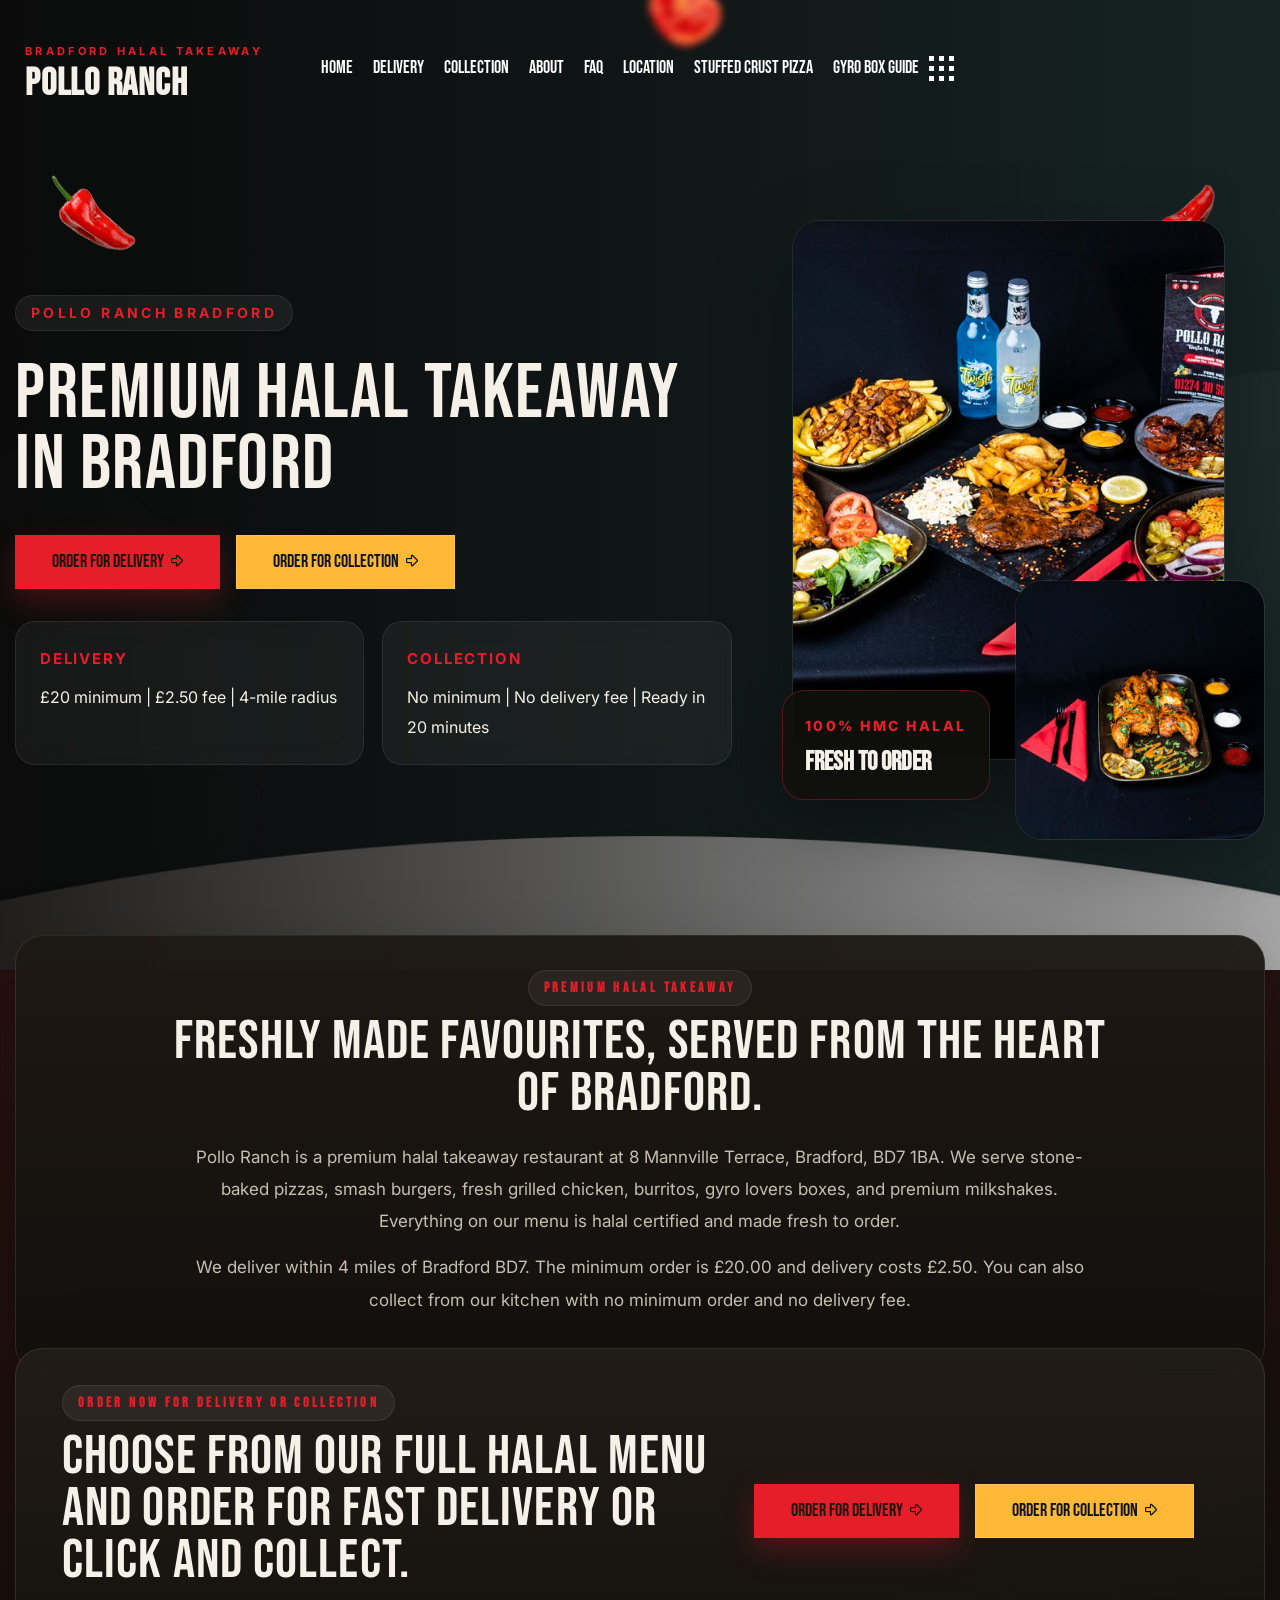
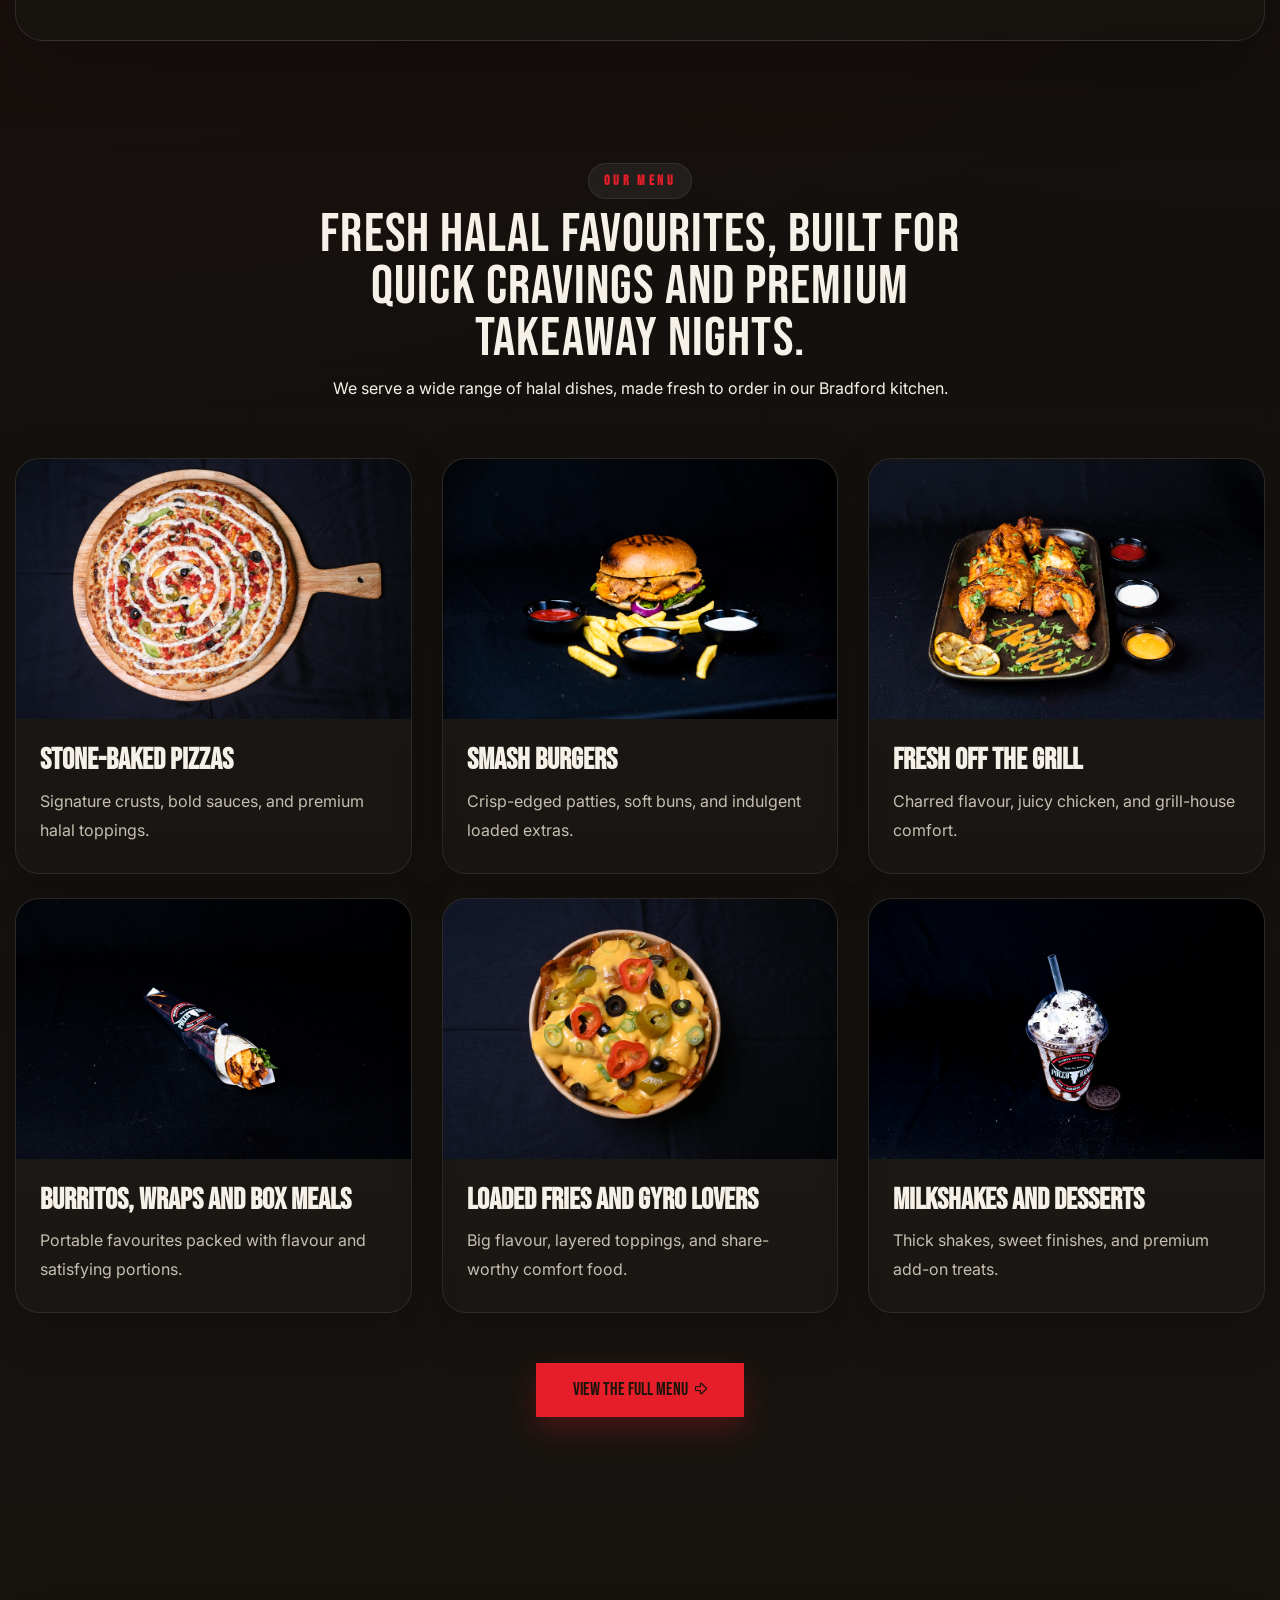
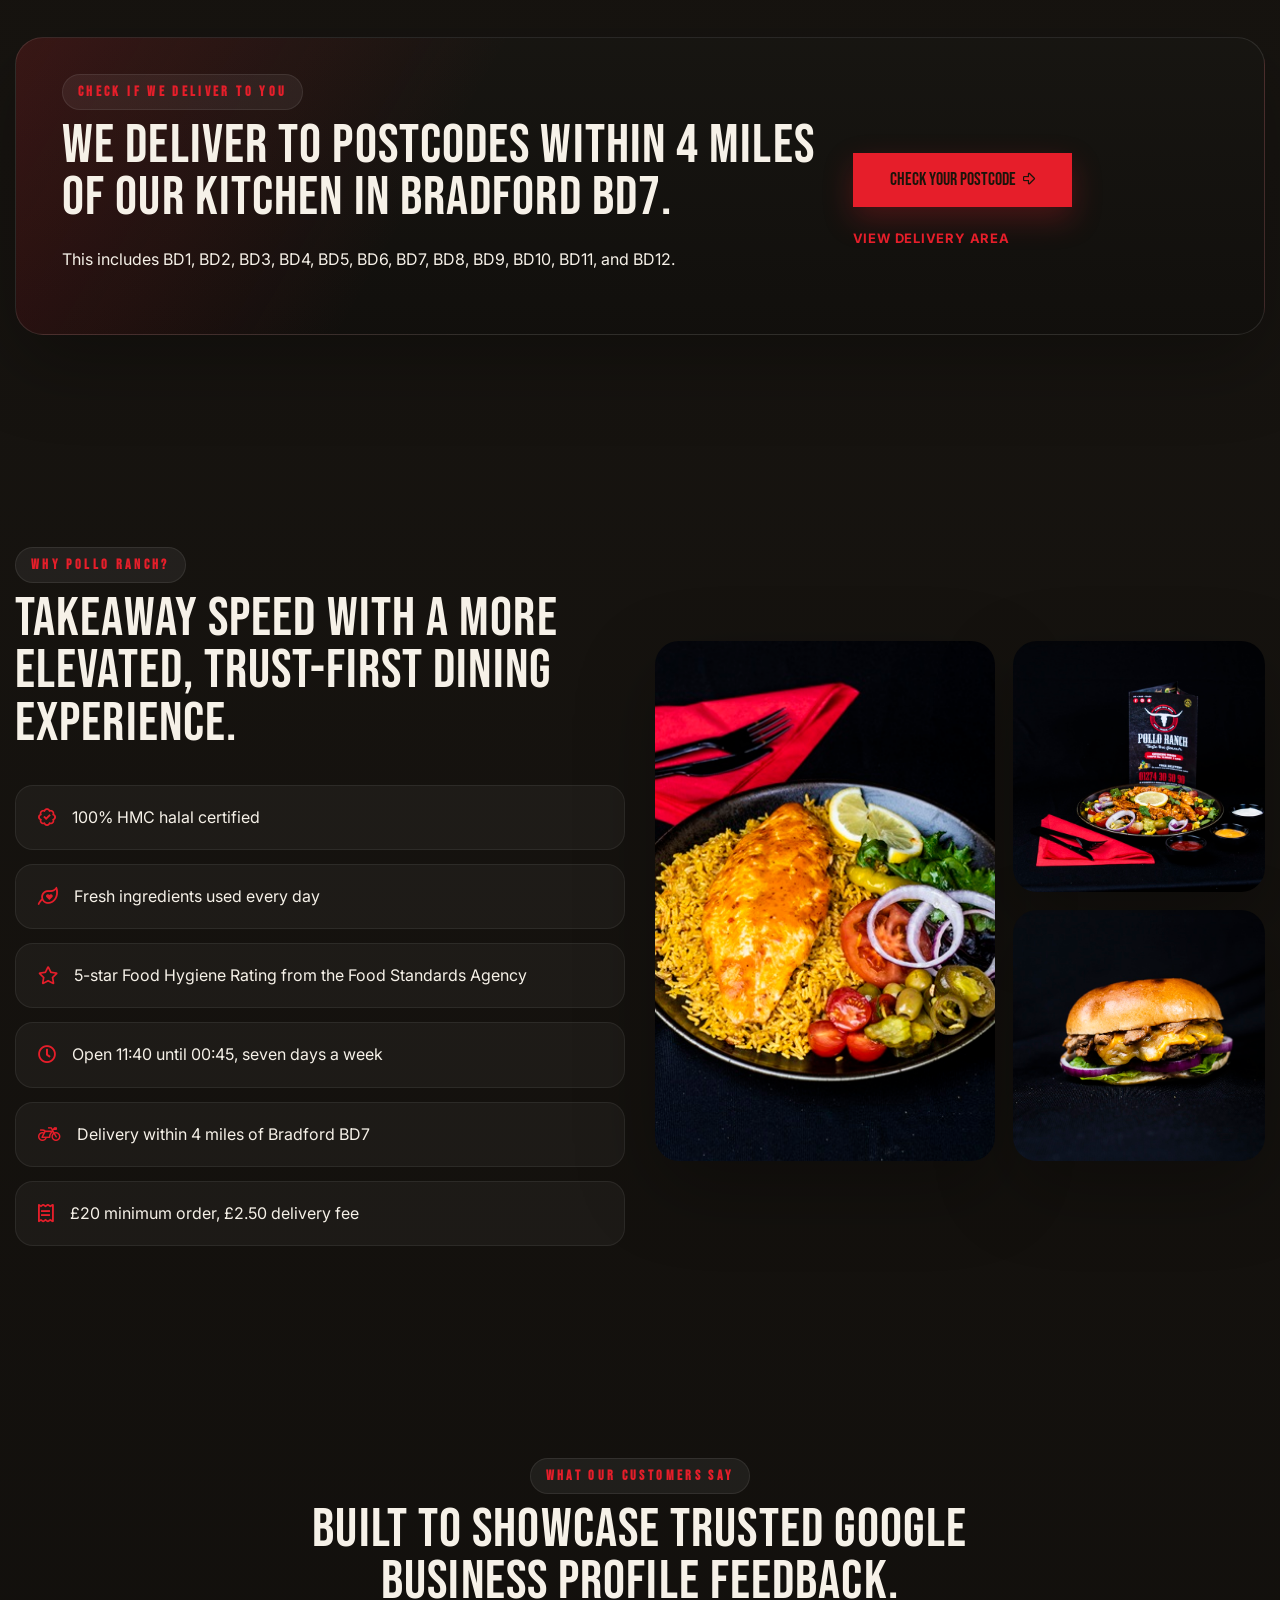
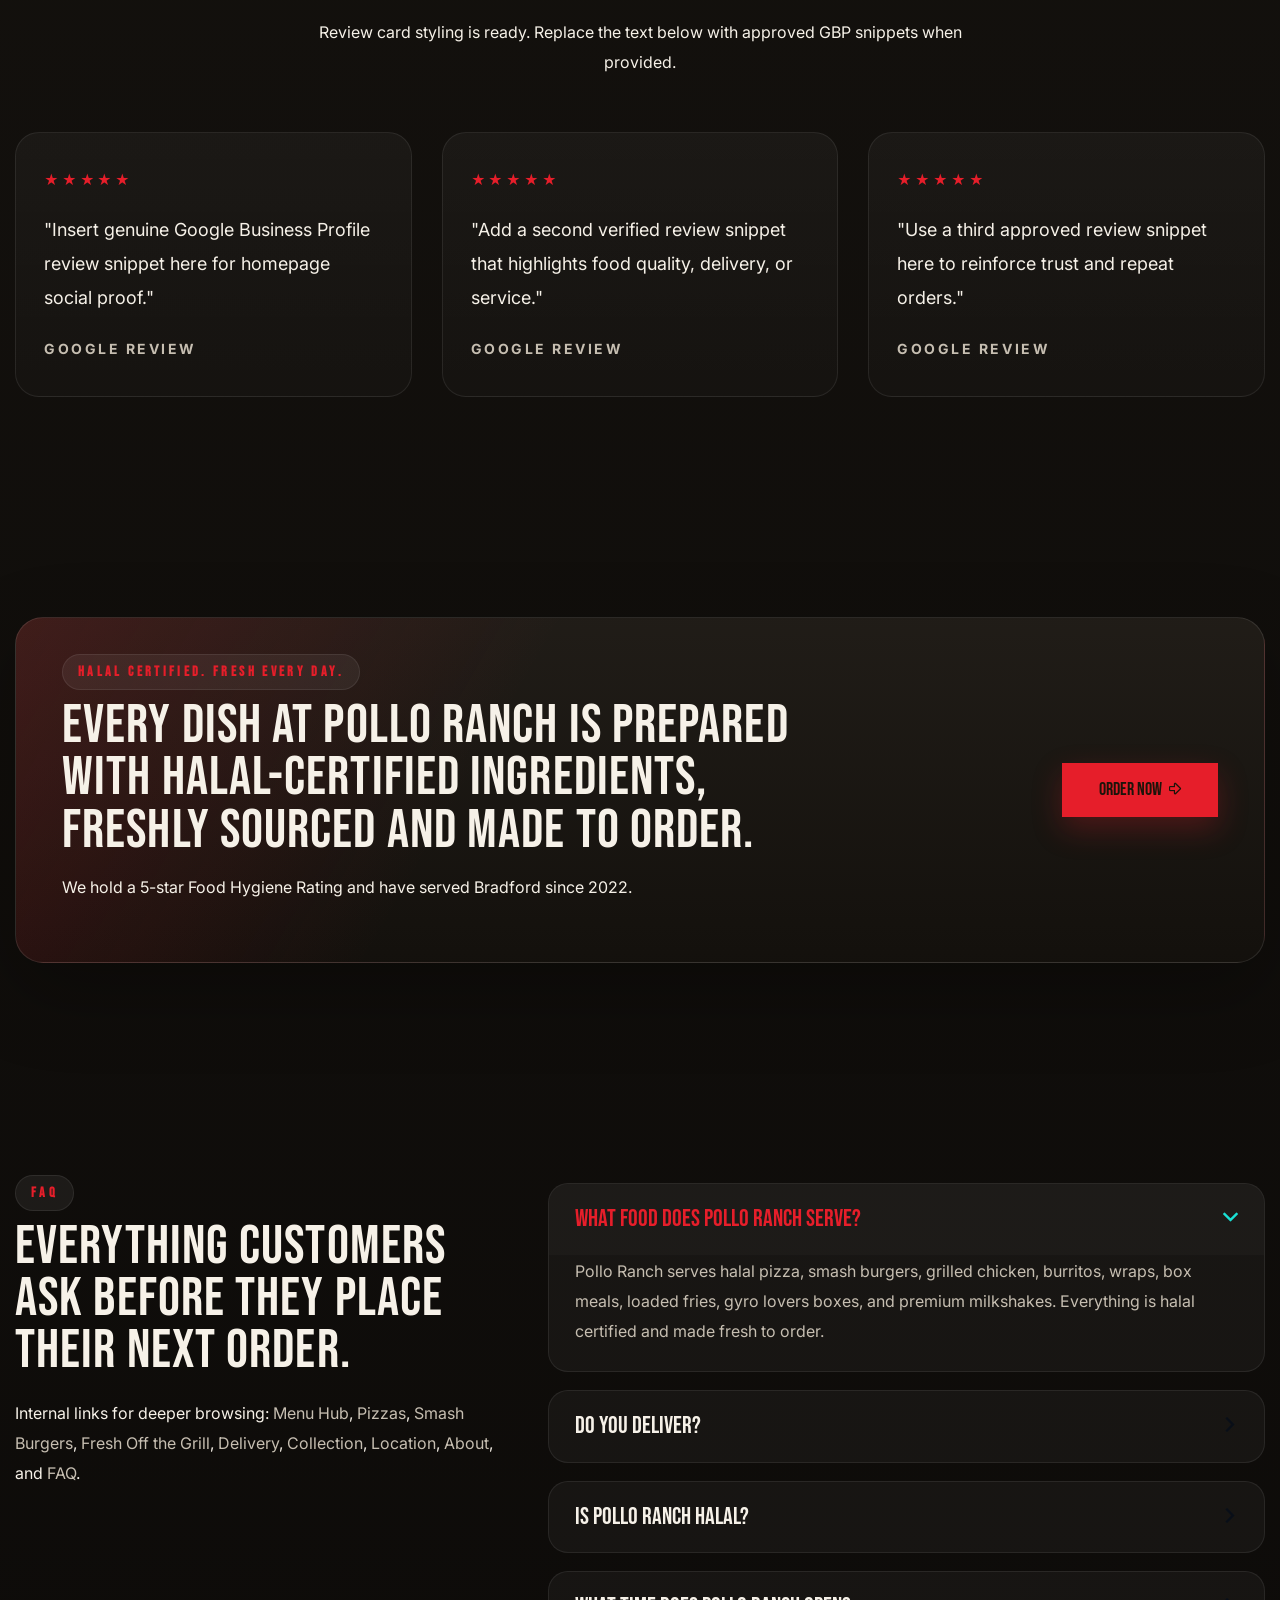
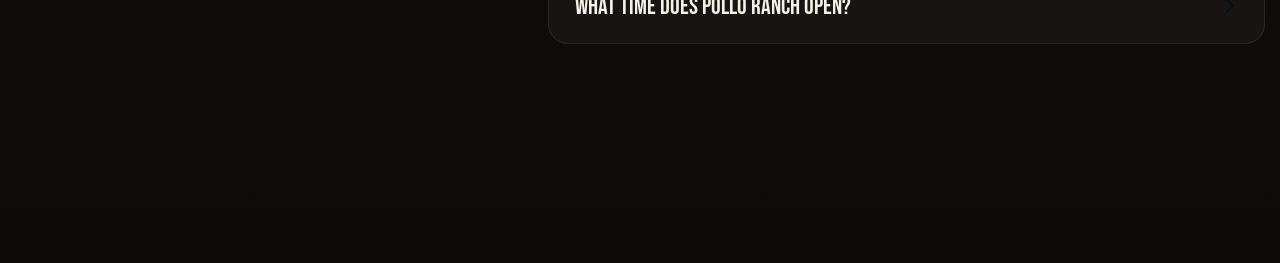
==== commit 2293deb4: "images" ====
--- a/index.html
+++ b/index.html
@@ -55,12 +55,13 @@
                                 <div class="navbar-collapse collapse clearfix">
                                     <ul class="navigation clearfix">
                                         <li><a href="/">Home</a></li>
-                                        <li><a href="/menu/">Menu</a></li>
                                         <li><a href="/delivery/">Delivery</a></li>
                                         <li><a href="/collection/">Collection</a></li>
                                         <li><a href="/about/">About</a></li>
                                         <li><a href="/faq/">FAQ</a></li>
                                         <li><a href="/location/">Location</a></li>
+                                        <li><a href="/stuffed-crust-pizza-bradford/">Stuffed Crust Pizza</a></li>
+                                        <li><a href="/what-is-a-gyro-box/">Gyro Box Guide</a></li>
                                     </ul>
                                 </div>
                             </nav>
@@ -90,12 +91,13 @@
                 </div>
                 <div class="appointment-form">
                     <div class="hidden-bar__actions">
-                        <a class="theme-btn" href="/menu/">Menu <i class="far fa-arrow-alt-right"></i></a>
                         <a class="theme-btn style-two" href="/delivery/">Delivery <i class="far fa-arrow-alt-right"></i></a>
                         <a class="theme-btn style-two" href="/collection/">Collection <i class="far fa-arrow-alt-right"></i></a>
                         <a class="theme-btn style-two" href="/about/">About <i class="far fa-arrow-alt-right"></i></a>
                         <a class="theme-btn style-two" href="/faq/">FAQ <i class="far fa-arrow-alt-right"></i></a>
                         <a class="theme-btn style-two" href="/location/">Location <i class="far fa-arrow-alt-right"></i></a>
+                        <a class="theme-btn style-two" href="/stuffed-crust-pizza-bradford/">Stuffed Crust Pizza <i class="far fa-arrow-alt-right"></i></a>
+                        <a class="theme-btn style-two" href="/what-is-a-gyro-box/">Gyro Box Guide <i class="far fa-arrow-alt-right"></i></a>
                     </div>
                 </div>
             </div>
@@ -128,10 +130,10 @@
                         <div class="polo-hero__visual" data-aos="fade-left" data-aos-duration="1400" data-aos-offset="50">
                             <div class="polo-hero__image-stack">
                                 <div class="polo-image-card polo-image-card--primary">
-                                    <img src="assets/images/background/hero-four.jpg" alt="Premium halal takeaway dishes from Pollo Ranch Bradford">
+                                    <img src="assets/polloranchimages/main/BB1A1232.jpg" alt="Premium halal takeaway dishes from Pollo Ranch Bradford">
                                 </div>
                                 <div class="polo-image-card polo-image-card--secondary">
-                                    <img src="assets/images/food/grill-menu3.jpg" alt="Fresh grilled chicken at Pollo Ranch">
+                                    <img src="assets/polloranchimages/Peri Peri Chicken/BB1A1294.jpg" alt="Fresh grilled peri peri chicken at Pollo Ranch">
                                 </div>
                                 <div class="polo-floating-badge">
                                     <span>100% HMC Halal</span>
@@ -203,7 +205,7 @@
                 <div class="row g-4">
                     <div class="col-xl-4 col-md-6">
                         <a class="polo-menu-card" href="/menu/pizzas/" data-aos="fade-up" data-aos-duration="1000" data-aos-offset="40">
-                            <span class="polo-menu-card__image"><img src="assets/images/food/filter-food1.jpg" alt="Stone-baked pizzas"></span>
+                            <span class="polo-menu-card__image"><img src="assets/polloranchimages/Pizza_s/DSC_1450.JPG" alt="Stone-baked pizzas"></span>
                             <span class="polo-menu-card__content">
                                 <strong>Stone-Baked Pizzas</strong>
                                 <span>Signature crusts, bold sauces, and premium halal toppings.</span>
@@ -212,7 +214,7 @@
                     </div>
                     <div class="col-xl-4 col-md-6">
                         <a class="polo-menu-card" href="/menu/smash-burgers/" data-aos="fade-up" data-aos-delay="50" data-aos-duration="1000" data-aos-offset="40">
-                            <span class="polo-menu-card__image"><img src="assets/images/food/burger-menu4.jpg" alt="Smash burgers"></span>
+                            <span class="polo-menu-card__image"><img src="assets/polloranchimages/charsy burger/BB1A1128.jpg" alt="Smash burgers"></span>
                             <span class="polo-menu-card__content">
                                 <strong>Smash Burgers</strong>
                                 <span>Crisp-edged patties, soft buns, and indulgent loaded extras.</span>
@@ -221,7 +223,7 @@
                     </div>
                     <div class="col-xl-4 col-md-6">
                         <a class="polo-menu-card" href="/menu/fresh-off-the-grill/" data-aos="fade-up" data-aos-delay="100" data-aos-duration="1000" data-aos-offset="40">
-                            <span class="polo-menu-card__image"><img src="assets/images/food/grill-menu5.jpg" alt="Fresh off the grill"></span>
+                            <span class="polo-menu-card__image"><img src="assets/polloranchimages/Peri Peri Chicken/BB1A1317.jpg" alt="Fresh off the grill"></span>
                             <span class="polo-menu-card__content">
                                 <strong>Fresh Off the Grill</strong>
                                 <span>Charred flavour, juicy chicken, and grill-house comfort.</span>
@@ -230,7 +232,7 @@
                     </div>
                     <div class="col-xl-4 col-md-6">
                         <a class="polo-menu-card" href="/menu/burritos-wraps-box-meals/" data-aos="fade-up" data-aos-duration="1000" data-aos-offset="40">
-                            <span class="polo-menu-card__image"><img src="assets/images/food/filter-food4.jpg" alt="Burritos wraps and box meals"></span>
+                            <span class="polo-menu-card__image"><img src="assets/polloranchimages/Wraps/Polo Peri Peri/BB1A1324.jpg" alt="Burritos wraps and box meals"></span>
                             <span class="polo-menu-card__content">
                                 <strong>Burritos, Wraps and Box Meals</strong>
                                 <span>Portable favourites packed with flavour and satisfying portions.</span>
@@ -239,7 +241,7 @@
                     </div>
                     <div class="col-xl-4 col-md-6">
                         <a class="polo-menu-card" href="/menu/loaded-fries-gyro-lovers/" data-aos="fade-up" data-aos-delay="50" data-aos-duration="1000" data-aos-offset="40">
-                            <span class="polo-menu-card__image"><img src="assets/images/food/filter-food7.jpg" alt="Loaded fries and gyro lovers"></span>
+                            <span class="polo-menu-card__image"><img src="assets/polloranchimages/Loaded Fries/DSC_1442.JPG" alt="Loaded fries and gyro lovers"></span>
                             <span class="polo-menu-card__content">
                                 <strong>Loaded Fries and Gyro Lovers</strong>
                                 <span>Big flavour, layered toppings, and share-worthy comfort food.</span>
@@ -248,7 +250,7 @@
                     </div>
                     <div class="col-xl-4 col-md-6">
                         <a class="polo-menu-card" href="/menu/milkshakes-desserts/" data-aos="fade-up" data-aos-delay="100" data-aos-duration="1000" data-aos-offset="40">
-                            <span class="polo-menu-card__image"><img src="assets/images/instagram/instagram6.jpg" alt="Milkshakes and desserts"></span>
+                            <span class="polo-menu-card__image"><img src="assets/polloranchimages/Milkshakes/Oreo Land Milkshake/BB1A1398.jpg" alt="Milkshakes and desserts"></span>
                             <span class="polo-menu-card__content">
                                 <strong>Milkshakes and Desserts</strong>
                                 <span>Thick shakes, sweet finishes, and premium add-on treats.</span>
@@ -322,13 +324,13 @@
                     <div class="col-lg-6">
                         <div class="polo-story-grid" data-aos="fade-left" data-aos-duration="1200" data-aos-offset="50">
                             <div class="polo-story-grid__item polo-story-grid__item--large">
-                                <img src="assets/images/about/about-five.jpg" alt="Premium halal dishes at Pollo Ranch">
+                                <img class="polo-story-grid__image--why-main" src="assets/polloranchimages/main/BB1A1185.jpg" alt="Signature halal dishes from Pollo Ranch in Bradford">
                             </div>
                             <div class="polo-story-grid__item">
-                                <img src="assets/images/gallery/gallery-three3.jpg" alt="Restaurant food presentation">
+                                <img src="assets/polloranchimages/chicken salad box/BB1A1150.jpg" alt="Freshly prepared chicken salad box at Pollo Ranch">
                             </div>
                             <div class="polo-story-grid__item">
-                                <img src="assets/images/gallery/gallery-two5.jpg" alt="Freshly prepared takeaway food">
+                                <img src="assets/polloranchimages/Ranch Special/BB1A1095.jpg" alt="Fresh halal takeaway prepared at Pollo Ranch">
                             </div>
                         </div>
                     </div>
@@ -488,3 +490,18 @@
     <script src="assets/js/custom.js"></script>
 </body>
 </html>
+
+
+
+
+
+
+
+
+
+
+
+
+
+
+
--- a/assets/css/custom.css
+++ b/assets/css/custom.css
@@ -156,12 +156,12 @@
     display: inline-flex;
     align-items: center;
     gap: 10px;
-    padding: 8px 16px;
+    padding: 10px 15px;
     border-radius: 999px;
     background: rgba(255, 255, 255, 0.06);
     border: 1px solid rgba(255, 255, 255, 0.08);
     color: var(--polo-gold);
-    font-size: 12px;
+    font-size: 14px;
     font-weight: 700;
     letter-spacing: 0.24em;
     text-transform: uppercase;
@@ -242,6 +242,7 @@
     width: 100%;
     height: 100%;
     object-fit: cover;
+    object-position: center center;
     display: block;
 }
 
@@ -254,6 +255,10 @@
     bottom: 0;
     width: 250px;
     height: 260px;
+}
+
+.polo-image-card--secondary img {
+    object-position: 30% center;
 }
 
 .polo-floating-badge {
@@ -269,7 +274,7 @@
 
 .polo-floating-badge span {
     display: block;
-    font-size: 12px;
+    font-size: 14px;
     font-weight: 800;
     letter-spacing: 0.18em;
     text-transform: uppercase;
@@ -466,7 +471,7 @@
 }
 
 .polo-review-card strong {
-    font-size: 12px;
+    font-size: 14px;
     letter-spacing: 0.18em;
     text-transform: uppercase;
     color: var(--polo-text-muted);
@@ -726,6 +731,47 @@
         url("../images/background/banner.jpg") center/cover no-repeat;
 }
 
+.polo-page-hero--about {
+    background:
+        linear-gradient(90deg, rgba(8, 7, 6, 0.92) 0%, rgba(8, 7, 6, 0.72) 45%, rgba(8, 7, 6, 0.45) 100%),
+        url("../images/background/testimonials.jpg") center/cover no-repeat;
+}
+
+.polo-page-hero--delivery {
+    background:
+        linear-gradient(90deg, rgba(8, 7, 6, 0.92) 0%, rgba(8, 7, 6, 0.72) 45%, rgba(8, 7, 6, 0.45) 100%),
+        url("../images/background/hero.jpg") center/cover no-repeat;
+}
+
+.polo-page-hero--collection {
+    background:
+        linear-gradient(90deg, rgba(8, 7, 6, 0.92) 0%, rgba(8, 7, 6, 0.72) 45%, rgba(8, 7, 6, 0.45) 100%),
+        url("../images/background/hero-five.jpg") center/cover no-repeat;
+}
+
+.polo-page-hero--faq {
+    background:
+        linear-gradient(90deg, rgba(8, 7, 6, 0.94) 0%, rgba(8, 7, 6, 0.76) 45%, rgba(8, 7, 6, 0.5) 100%),
+        url("../images/background/hero.jpg") center/cover no-repeat;
+}
+
+.polo-page-hero--location {
+    background:
+        linear-gradient(90deg, rgba(8, 7, 6, 0.92) 0%, rgba(8, 7, 6, 0.72) 45%, rgba(8, 7, 6, 0.45) 100%),
+        url("../images/background/hero.jpg") center/cover no-repeat;
+}
+
+.polo-page-hero--stuffed-crust {
+    background:
+        linear-gradient(90deg, rgba(8, 7, 6, 0.9) 0%, rgba(8, 7, 6, 0.68) 45%, rgba(8, 7, 6, 0.42) 100%),
+        url("../images/background/hero-three.png") center/cover no-repeat;
+}
+
+.polo-page-hero--gyro {
+    background:
+        linear-gradient(90deg, rgba(8, 7, 6, 0.92) 0%, rgba(8, 7, 6, 0.72) 45%, rgba(8, 7, 6, 0.45) 100%),
+        url("../images/background/hero-two.jpg") center/cover no-repeat;
+}
 .polo-page-hero__content h1 {
     font-size: clamp(2.8rem, 5.5vw, 5.2rem);
     line-height: 0.96;
@@ -754,7 +800,7 @@
     color: var(--polo-gold);
     text-transform: uppercase;
     letter-spacing: 0.16em;
-    font-size: 12px;
+    font-size: 14px;
 }
 
 .polo-page-hero__card ul {
@@ -864,7 +910,7 @@
 
 .polo-delivery-table th {
     color: var(--polo-gold);
-    font-size: 12px;
+    font-size: 14px;
     letter-spacing: 0.16em;
     text-transform: uppercase;
     font-weight: 800;
@@ -1023,12 +1069,13 @@
 }
 
 .polo-bullet-item {
-    padding: 18px 18px;
+    padding: 10px 15px;
     border-radius: 18px;
     background: rgba(255, 255, 255, 0.04);
     border: 1px solid rgba(255, 255, 255, 0.07);
     color: var(--polo-text);
-    line-height: 1.7;
+    font-size: 14px;
+    line-height: 1.5;
     text-align: center;
 }
 
@@ -1117,7 +1164,7 @@
     display: block;
     margin-bottom: 12px;
     color: var(--polo-gold);
-    font-size: 12px;
+    font-size: 14px;
     letter-spacing: 0.18em;
     text-transform: uppercase;
 }
@@ -1189,3 +1236,66 @@
         font-size: 24px;
     }
 }
+
+
+
+
+
+
+.polo-story-grid__image--why-main {
+    width: 100% !important;
+    height: 130% !important;
+    object-fit: cover !important;
+    object-position: 58% center !important;
+    display: block !important;
+}
+
+
+.polo-story-grid__image--about-food-main {
+    object-position: 30% center !important;
+}
+
+.polo-stuffed-crust-benefits-section .polo-bullet-grid {
+    grid-template-columns: repeat(2, minmax(0, 1fr));
+    gap: 16px;
+}
+
+.polo-stuffed-crust-benefits-section .polo-bullet-item {
+    min-height: auto;
+    padding: 10px 15px;
+    font-size: 14px;
+}
+
+@media (max-width: 575.98px) {
+    .polo-stuffed-crust-benefits-section .polo-bullet-grid {
+        grid-template-columns: 1fr;
+    }
+}
+
+.polo-section p a,
+.polo-copy-stack a,
+.polo-intro-copy a,
+.polo-small-note a {
+    color: var(--polo-text-muted);
+}
+
+.polo-section p a:hover,
+.polo-copy-stack a:hover,
+.polo-intro-copy a:hover,
+.polo-small-note a:hover {
+    color: var(--polo-gold-strong);
+}
+
+
+.sub-title {
+    display: inline-flex !important;
+    align-items: center !important;
+    padding: 10px 15px !important;
+    font-size: 14px !important;
+    line-height: 1 !important;
+}
+
+
+
+
+
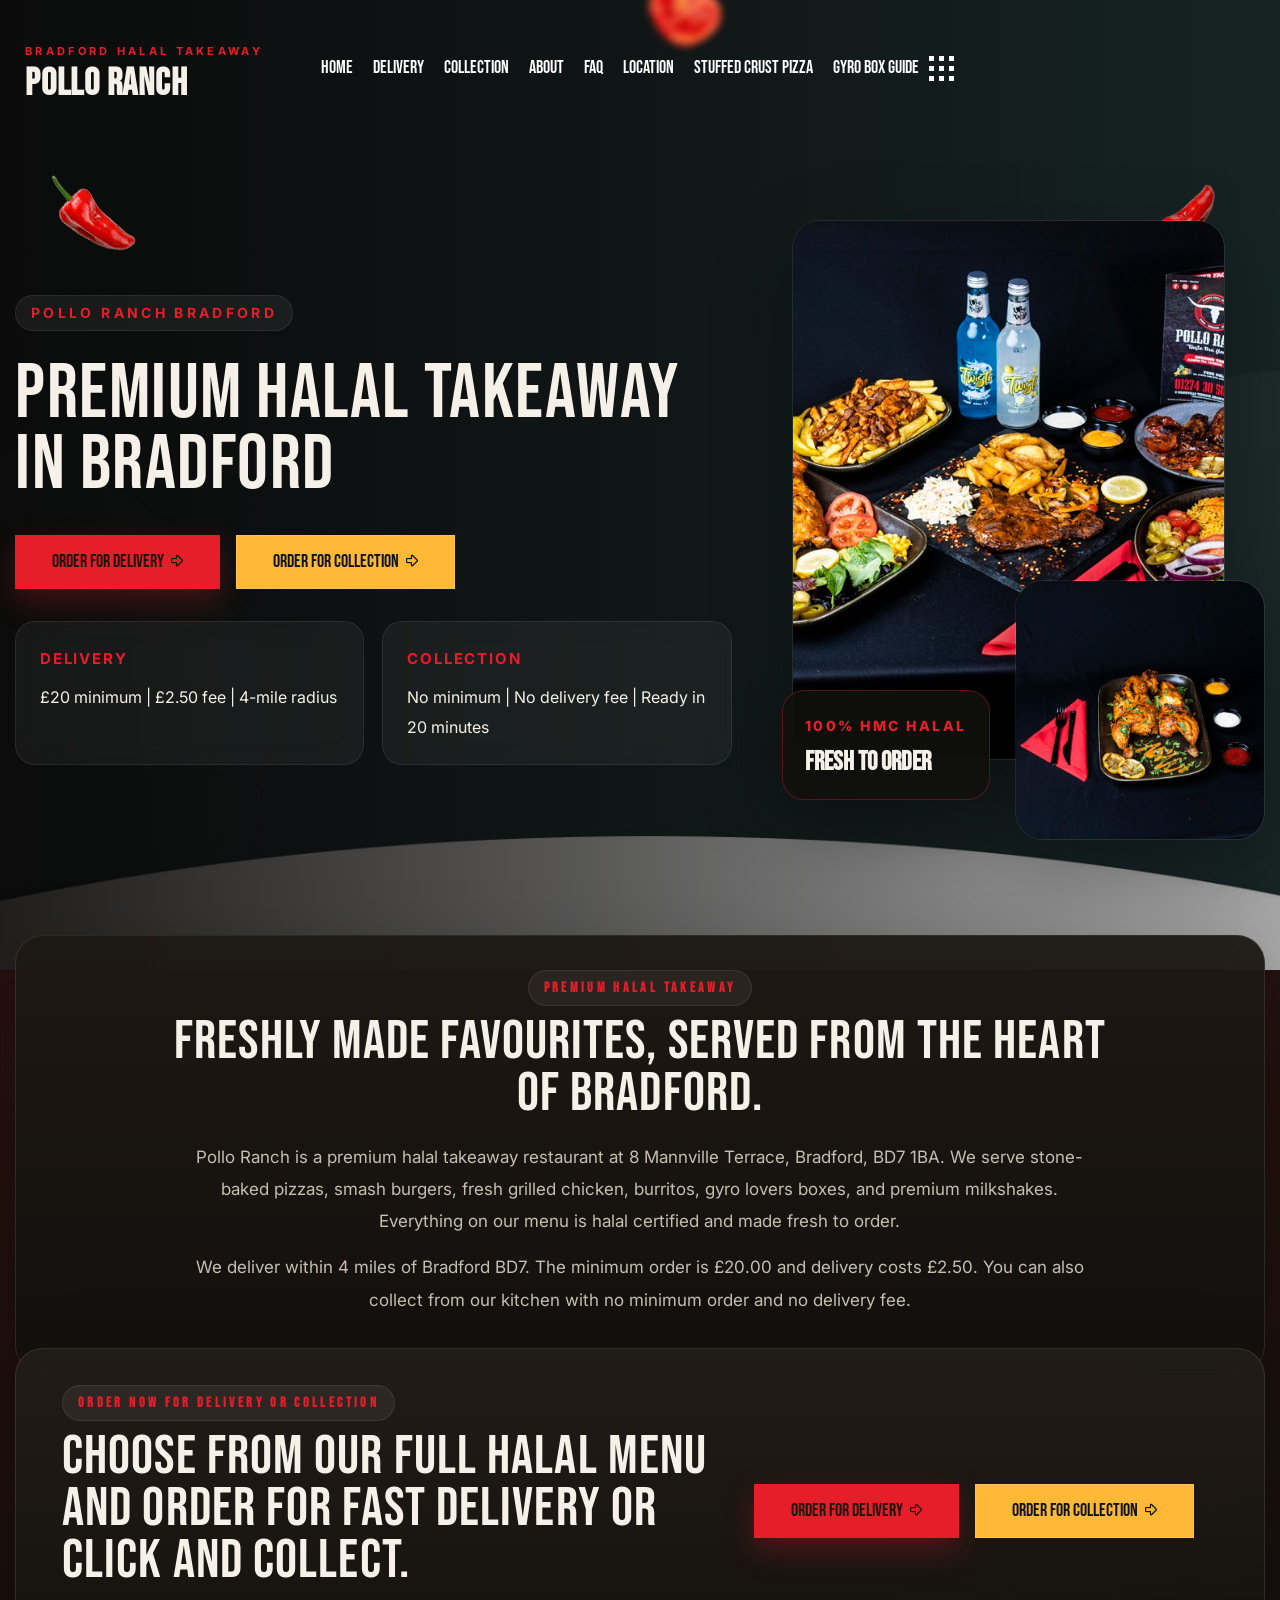
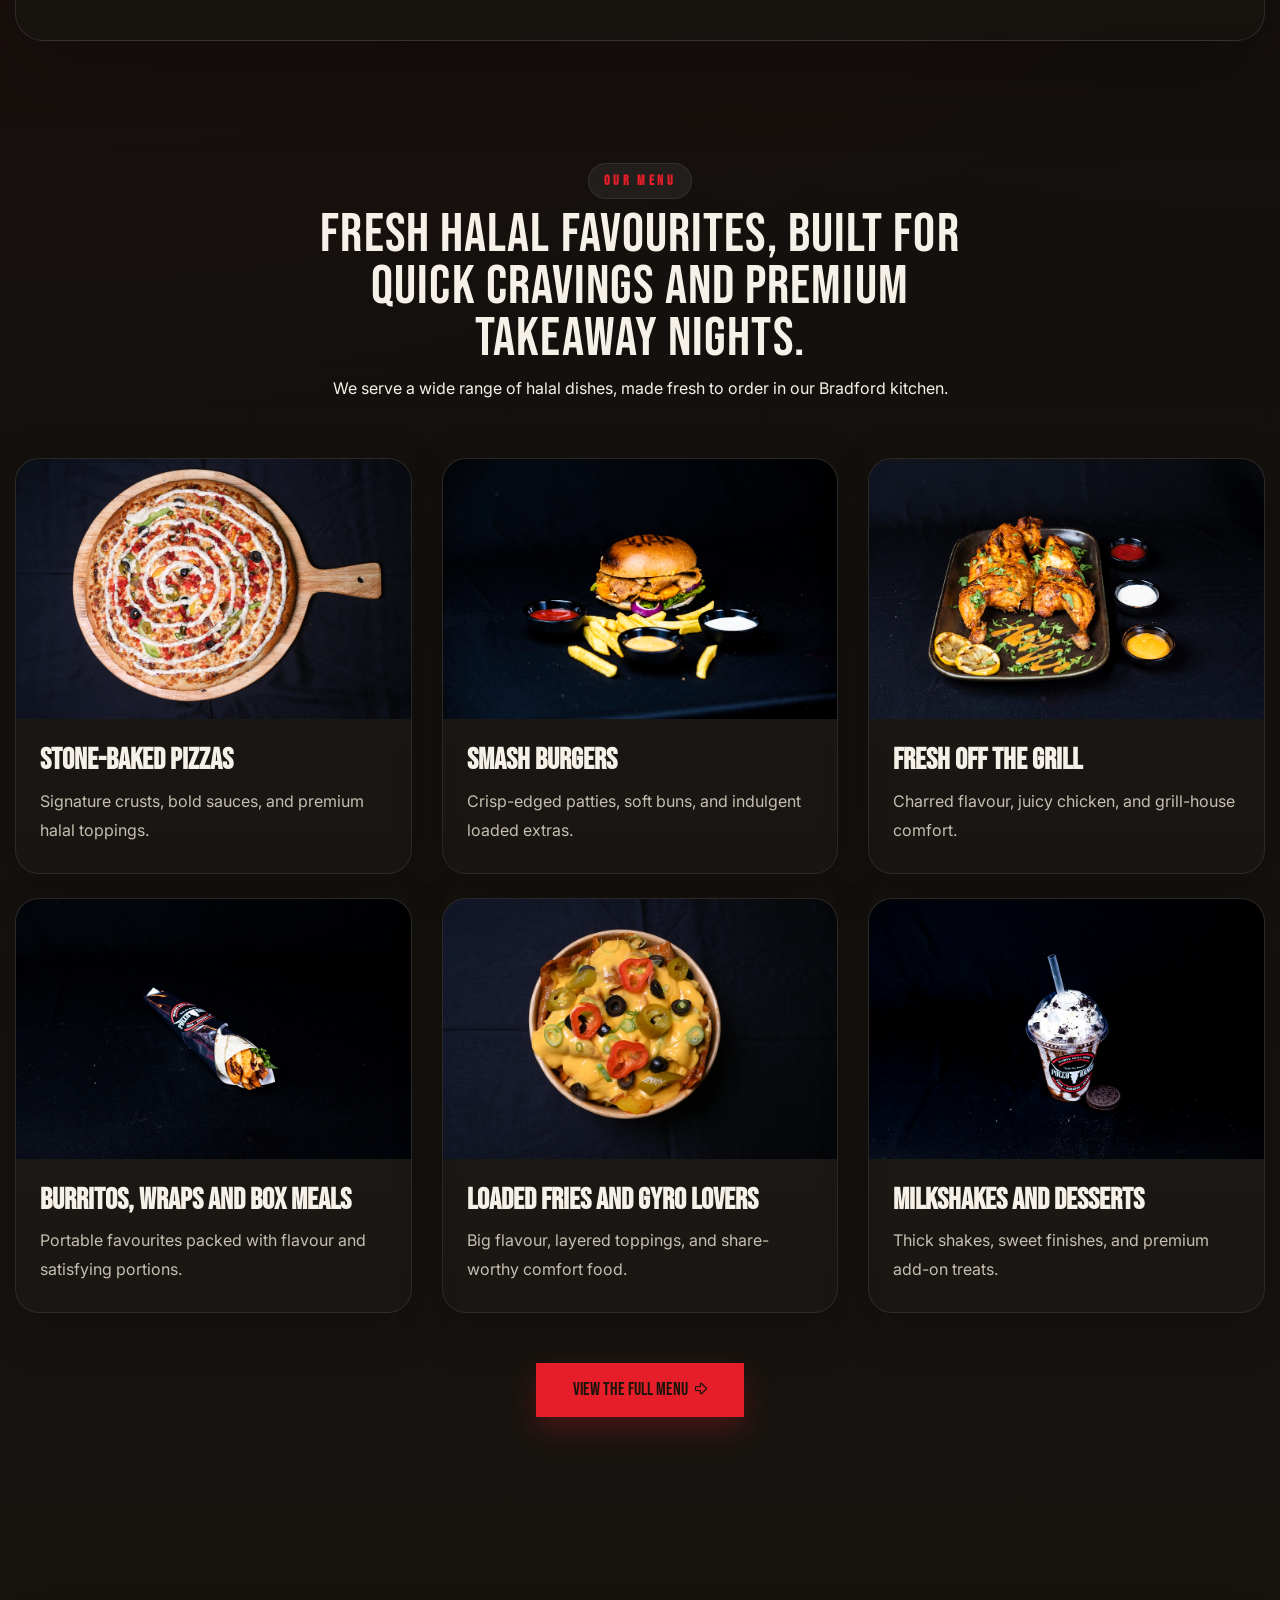
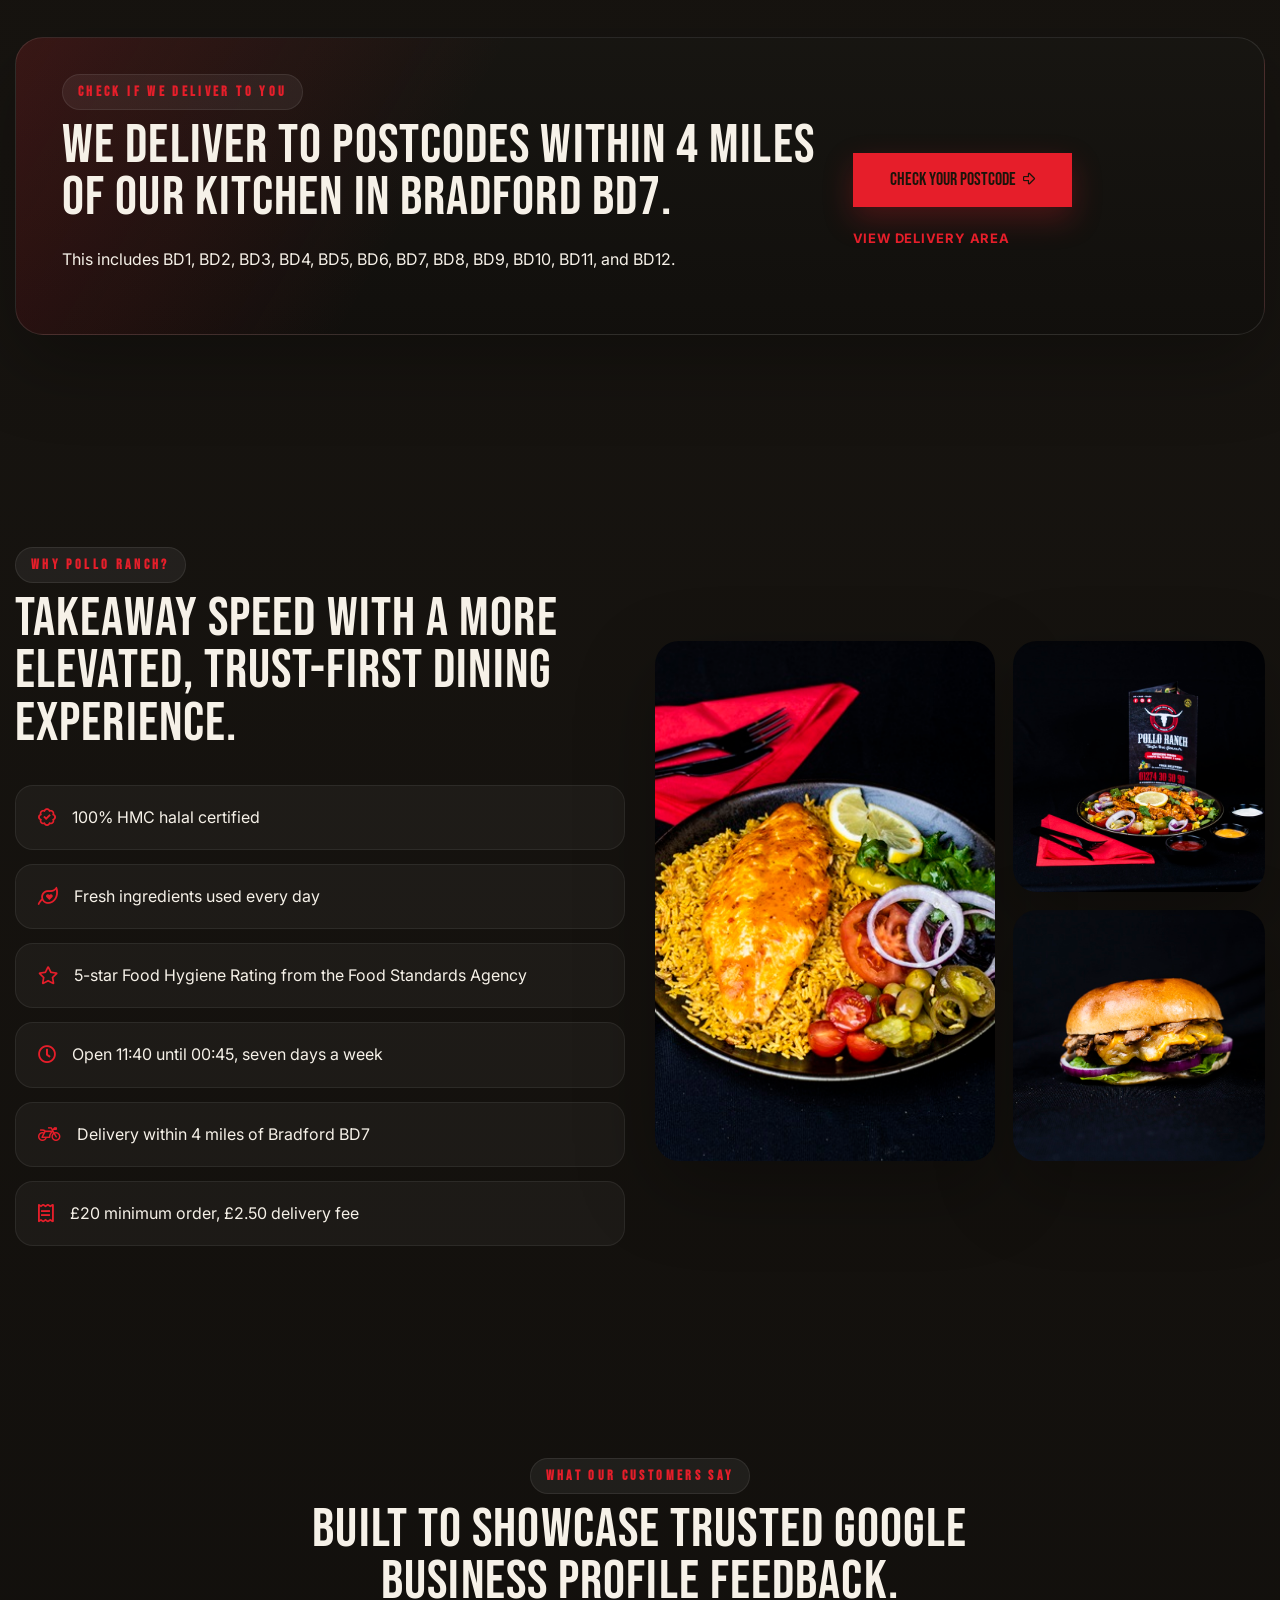
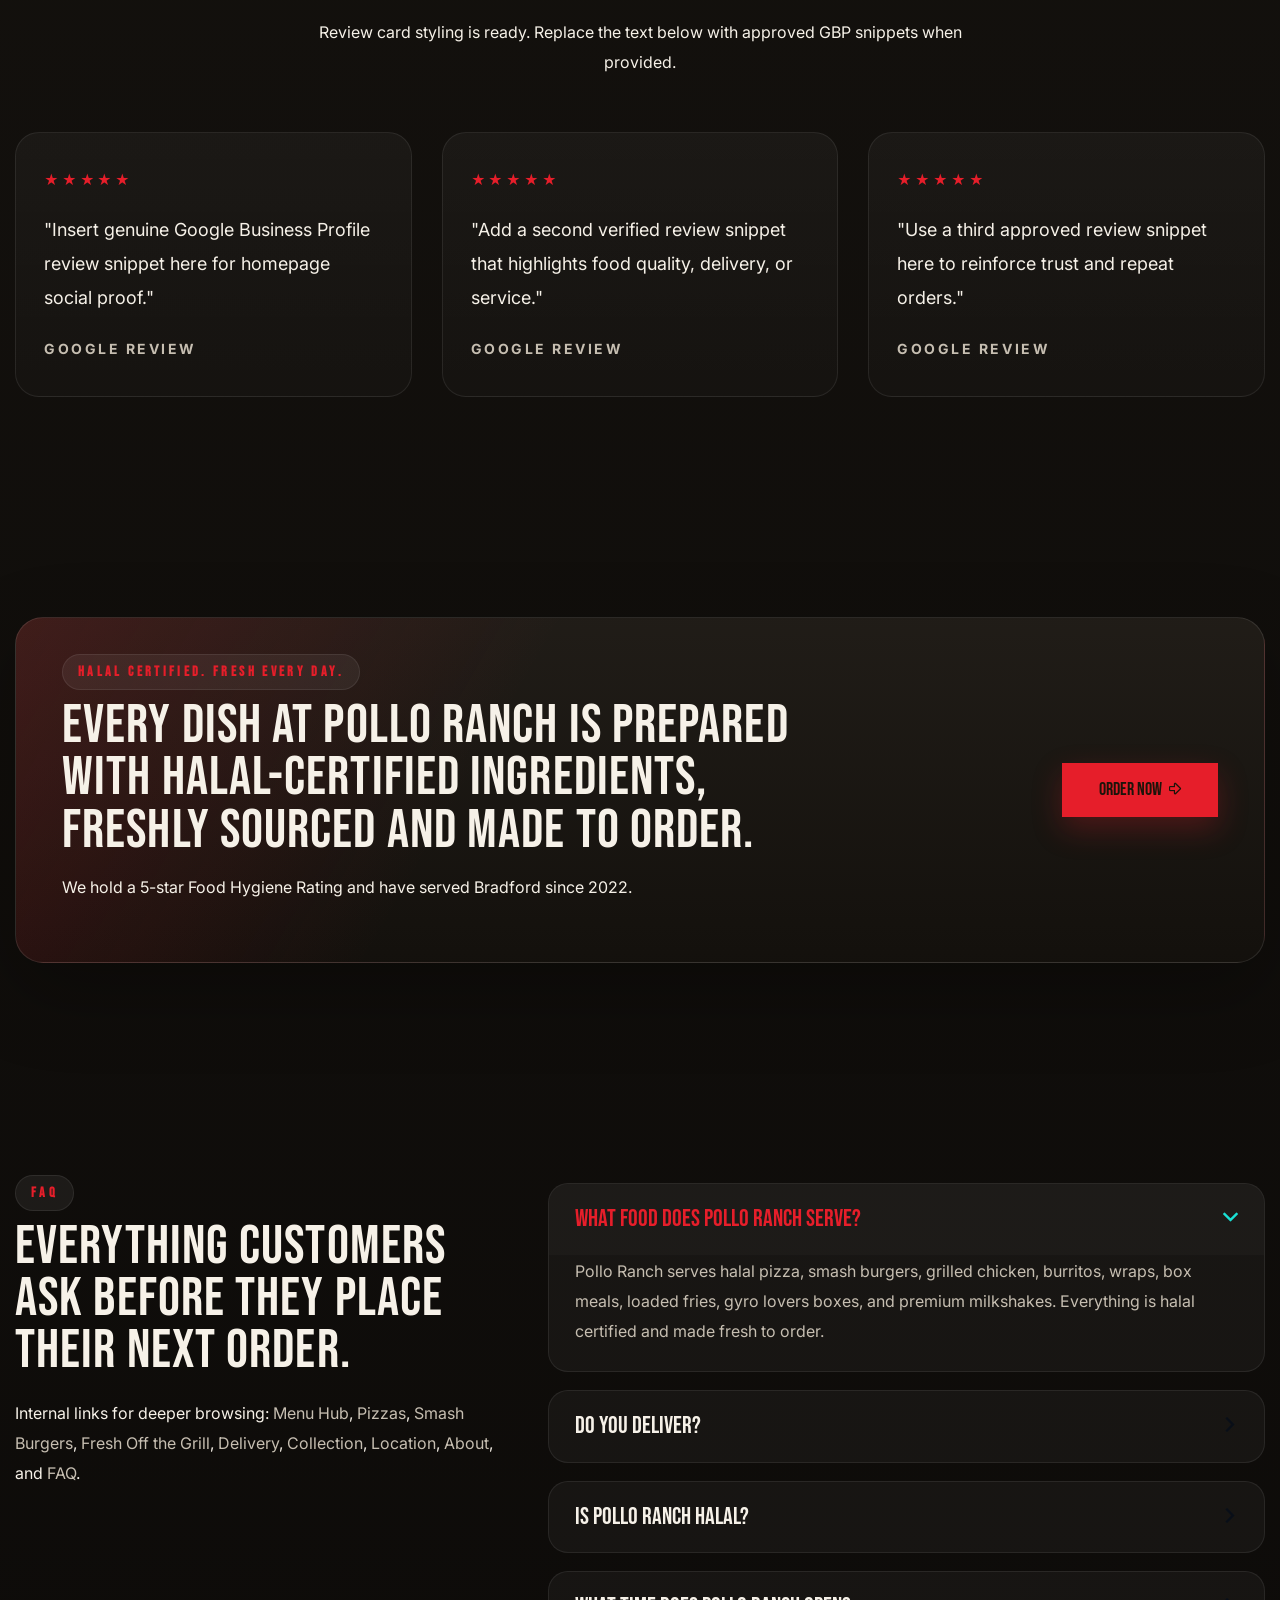
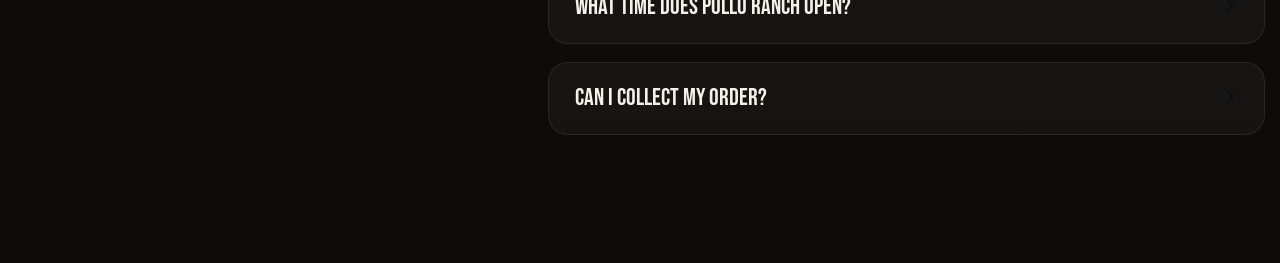
==== commit 066b3c95: "img" ====
--- a/index.html
+++ b/index.html
@@ -130,10 +130,10 @@
                         <div class="polo-hero__visual" data-aos="fade-left" data-aos-duration="1400" data-aos-offset="50">
                             <div class="polo-hero__image-stack">
                                 <div class="polo-image-card polo-image-card--primary">
-                                    <img src="assets/polloranchimages/main/BB1A1232.jpg" alt="Premium halal takeaway dishes from Pollo Ranch Bradford">
+                                    <img src="assets/images/main/BB1A1232.jpg" alt="Premium halal takeaway dishes from Pollo Ranch Bradford">
                                 </div>
                                 <div class="polo-image-card polo-image-card--secondary">
-                                    <img src="assets/polloranchimages/Peri Peri Chicken/BB1A1294.jpg" alt="Fresh grilled peri peri chicken at Pollo Ranch">
+                                    <img src="assets/images/Peri Peri Chicken/BB1A1294.jpg" alt="Fresh grilled peri peri chicken at Pollo Ranch">
                                 </div>
                                 <div class="polo-floating-badge">
                                     <span>100% HMC Halal</span>
@@ -205,7 +205,7 @@
                 <div class="row g-4">
                     <div class="col-xl-4 col-md-6">
                         <a class="polo-menu-card" href="/menu/pizzas/" data-aos="fade-up" data-aos-duration="1000" data-aos-offset="40">
-                            <span class="polo-menu-card__image"><img src="assets/polloranchimages/Pizza_s/DSC_1450.JPG" alt="Stone-baked pizzas"></span>
+                            <span class="polo-menu-card__image"><img src="assets/images/Pizza_s/DSC_1450.JPG" alt="Stone-baked pizzas"></span>
                             <span class="polo-menu-card__content">
                                 <strong>Stone-Baked Pizzas</strong>
                                 <span>Signature crusts, bold sauces, and premium halal toppings.</span>
@@ -214,7 +214,7 @@
                     </div>
                     <div class="col-xl-4 col-md-6">
                         <a class="polo-menu-card" href="/menu/smash-burgers/" data-aos="fade-up" data-aos-delay="50" data-aos-duration="1000" data-aos-offset="40">
-                            <span class="polo-menu-card__image"><img src="assets/polloranchimages/charsy burger/BB1A1128.jpg" alt="Smash burgers"></span>
+                            <span class="polo-menu-card__image"><img src="assets/images/charsy burger/BB1A1128.jpg" alt="Smash burgers"></span>
                             <span class="polo-menu-card__content">
                                 <strong>Smash Burgers</strong>
                                 <span>Crisp-edged patties, soft buns, and indulgent loaded extras.</span>
@@ -223,7 +223,7 @@
                     </div>
                     <div class="col-xl-4 col-md-6">
                         <a class="polo-menu-card" href="/menu/fresh-off-the-grill/" data-aos="fade-up" data-aos-delay="100" data-aos-duration="1000" data-aos-offset="40">
-                            <span class="polo-menu-card__image"><img src="assets/polloranchimages/Peri Peri Chicken/BB1A1317.jpg" alt="Fresh off the grill"></span>
+                            <span class="polo-menu-card__image"><img src="assets/images/Peri Peri Chicken/BB1A1317.jpg" alt="Fresh off the grill"></span>
                             <span class="polo-menu-card__content">
                                 <strong>Fresh Off the Grill</strong>
                                 <span>Charred flavour, juicy chicken, and grill-house comfort.</span>
@@ -232,7 +232,7 @@
                     </div>
                     <div class="col-xl-4 col-md-6">
                         <a class="polo-menu-card" href="/menu/burritos-wraps-box-meals/" data-aos="fade-up" data-aos-duration="1000" data-aos-offset="40">
-                            <span class="polo-menu-card__image"><img src="assets/polloranchimages/Wraps/Polo Peri Peri/BB1A1324.jpg" alt="Burritos wraps and box meals"></span>
+                            <span class="polo-menu-card__image"><img src="assets/images/Wraps/Polo Peri Peri/BB1A1324.jpg" alt="Burritos wraps and box meals"></span>
                             <span class="polo-menu-card__content">
                                 <strong>Burritos, Wraps and Box Meals</strong>
                                 <span>Portable favourites packed with flavour and satisfying portions.</span>
@@ -241,7 +241,7 @@
                     </div>
                     <div class="col-xl-4 col-md-6">
                         <a class="polo-menu-card" href="/menu/loaded-fries-gyro-lovers/" data-aos="fade-up" data-aos-delay="50" data-aos-duration="1000" data-aos-offset="40">
-                            <span class="polo-menu-card__image"><img src="assets/polloranchimages/Loaded Fries/DSC_1442.JPG" alt="Loaded fries and gyro lovers"></span>
+                            <span class="polo-menu-card__image"><img src="assets/images/Loaded Fries/DSC_1442.JPG" alt="Loaded fries and gyro lovers"></span>
                             <span class="polo-menu-card__content">
                                 <strong>Loaded Fries and Gyro Lovers</strong>
                                 <span>Big flavour, layered toppings, and share-worthy comfort food.</span>
@@ -250,7 +250,7 @@
                     </div>
                     <div class="col-xl-4 col-md-6">
                         <a class="polo-menu-card" href="/menu/milkshakes-desserts/" data-aos="fade-up" data-aos-delay="100" data-aos-duration="1000" data-aos-offset="40">
-                            <span class="polo-menu-card__image"><img src="assets/polloranchimages/Milkshakes/Oreo Land Milkshake/BB1A1398.jpg" alt="Milkshakes and desserts"></span>
+                            <span class="polo-menu-card__image"><img src="assets/images/Milkshakes/Oreo Land Milkshake/BB1A1398.jpg" alt="Milkshakes and desserts"></span>
                             <span class="polo-menu-card__content">
                                 <strong>Milkshakes and Desserts</strong>
                                 <span>Thick shakes, sweet finishes, and premium add-on treats.</span>
@@ -324,13 +324,13 @@
                     <div class="col-lg-6">
                         <div class="polo-story-grid" data-aos="fade-left" data-aos-duration="1200" data-aos-offset="50">
                             <div class="polo-story-grid__item polo-story-grid__item--large">
-                                <img class="polo-story-grid__image--why-main" src="assets/polloranchimages/main/BB1A1185.jpg" alt="Signature halal dishes from Pollo Ranch in Bradford">
+                                <img class="polo-story-grid__image--why-main" src="assets/images/main/BB1A1185.jpg" alt="Signature halal dishes from Pollo Ranch in Bradford">
                             </div>
                             <div class="polo-story-grid__item">
-                                <img src="assets/polloranchimages/chicken salad box/BB1A1150.jpg" alt="Freshly prepared chicken salad box at Pollo Ranch">
+                                <img src="assets/images/chicken salad box/BB1A1150.jpg" alt="Freshly prepared chicken salad box at Pollo Ranch">
                             </div>
                             <div class="polo-story-grid__item">
-                                <img src="assets/polloranchimages/Ranch Special/BB1A1095.jpg" alt="Fresh halal takeaway prepared at Pollo Ranch">
+                                <img src="assets/images/Ranch Special/BB1A1095.jpg" alt="Fresh halal takeaway prepared at Pollo Ranch">
                             </div>
                         </div>
                     </div>
@@ -505,3 +505,4 @@
 
 
 
+
--- a/assets/css/custom.css
+++ b/assets/css/custom.css
@@ -1252,7 +1252,7 @@
 
 
 .polo-story-grid__image--about-food-main {
-    object-position: 30% center !important;
+    object-position: 53% center !important;
 }
 
 .polo-stuffed-crust-benefits-section .polo-bullet-grid {
@@ -1299,3 +1299,4 @@
 
 
 
+
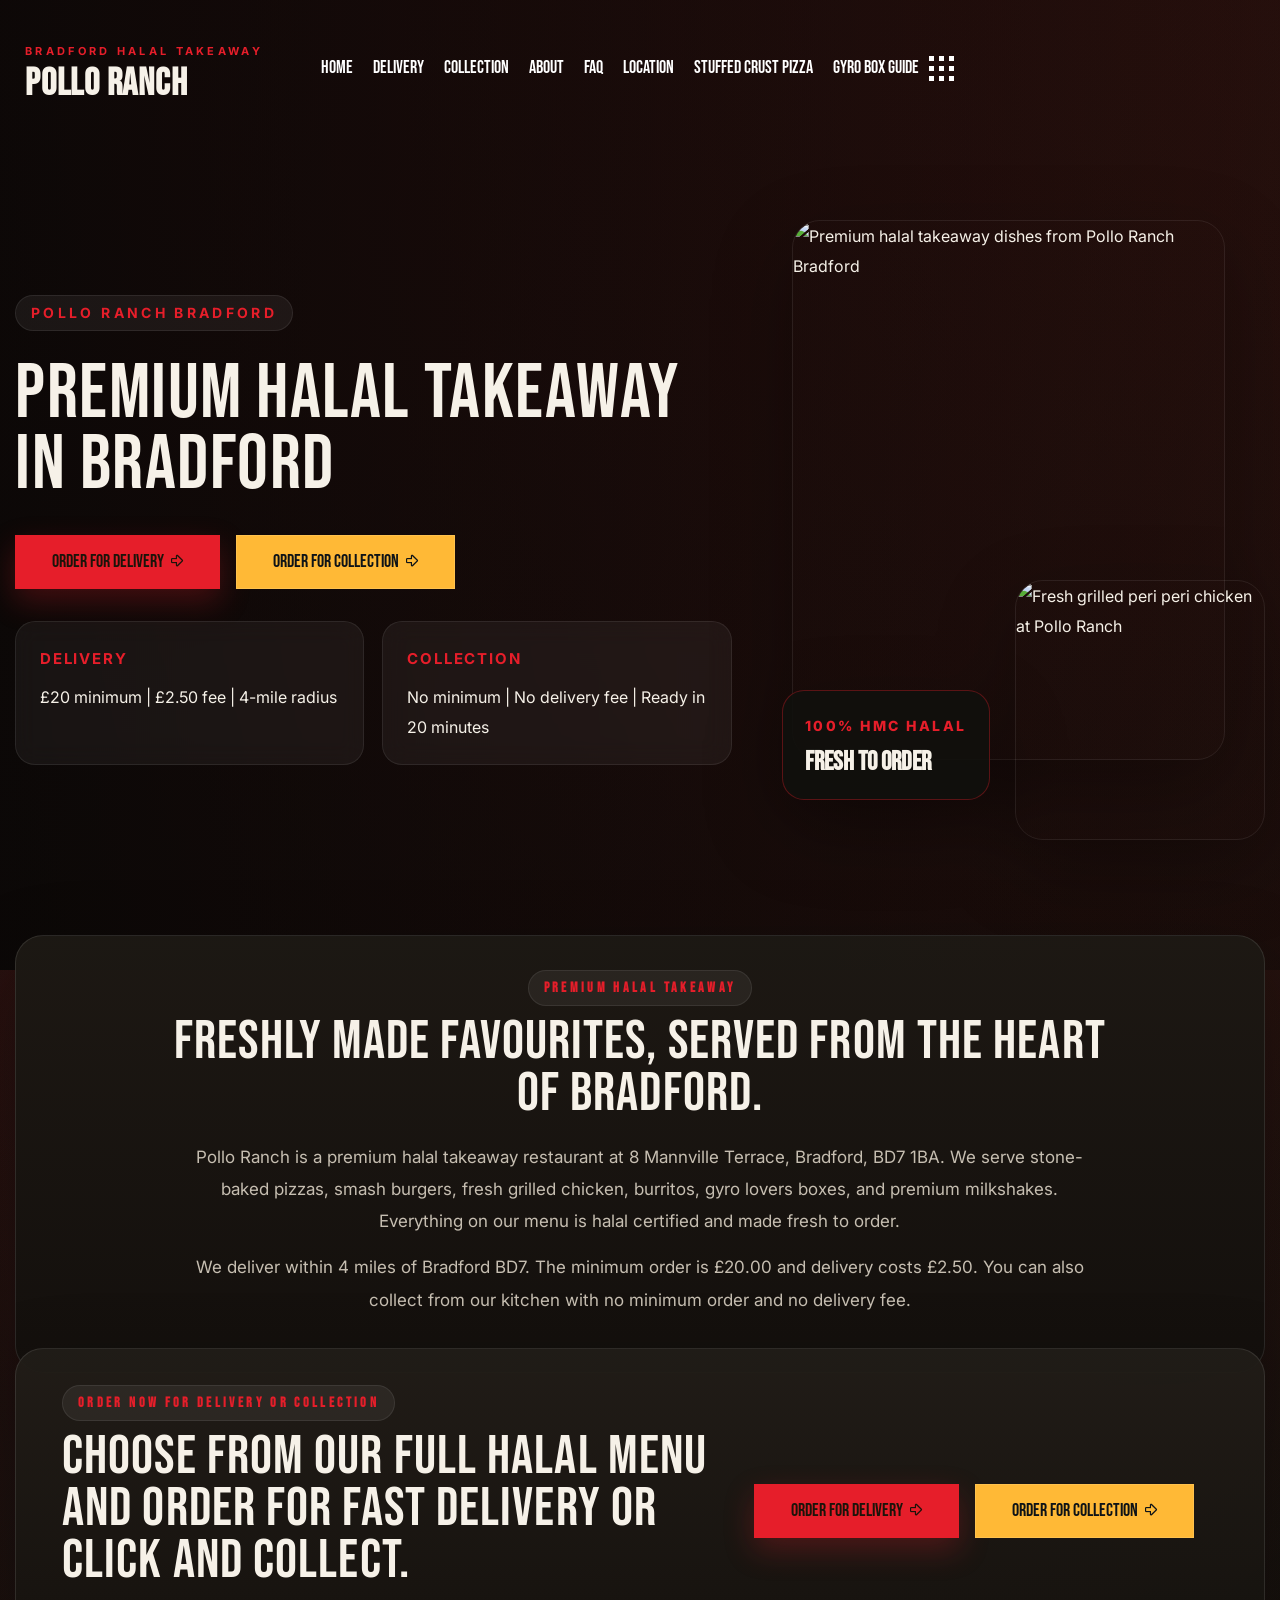
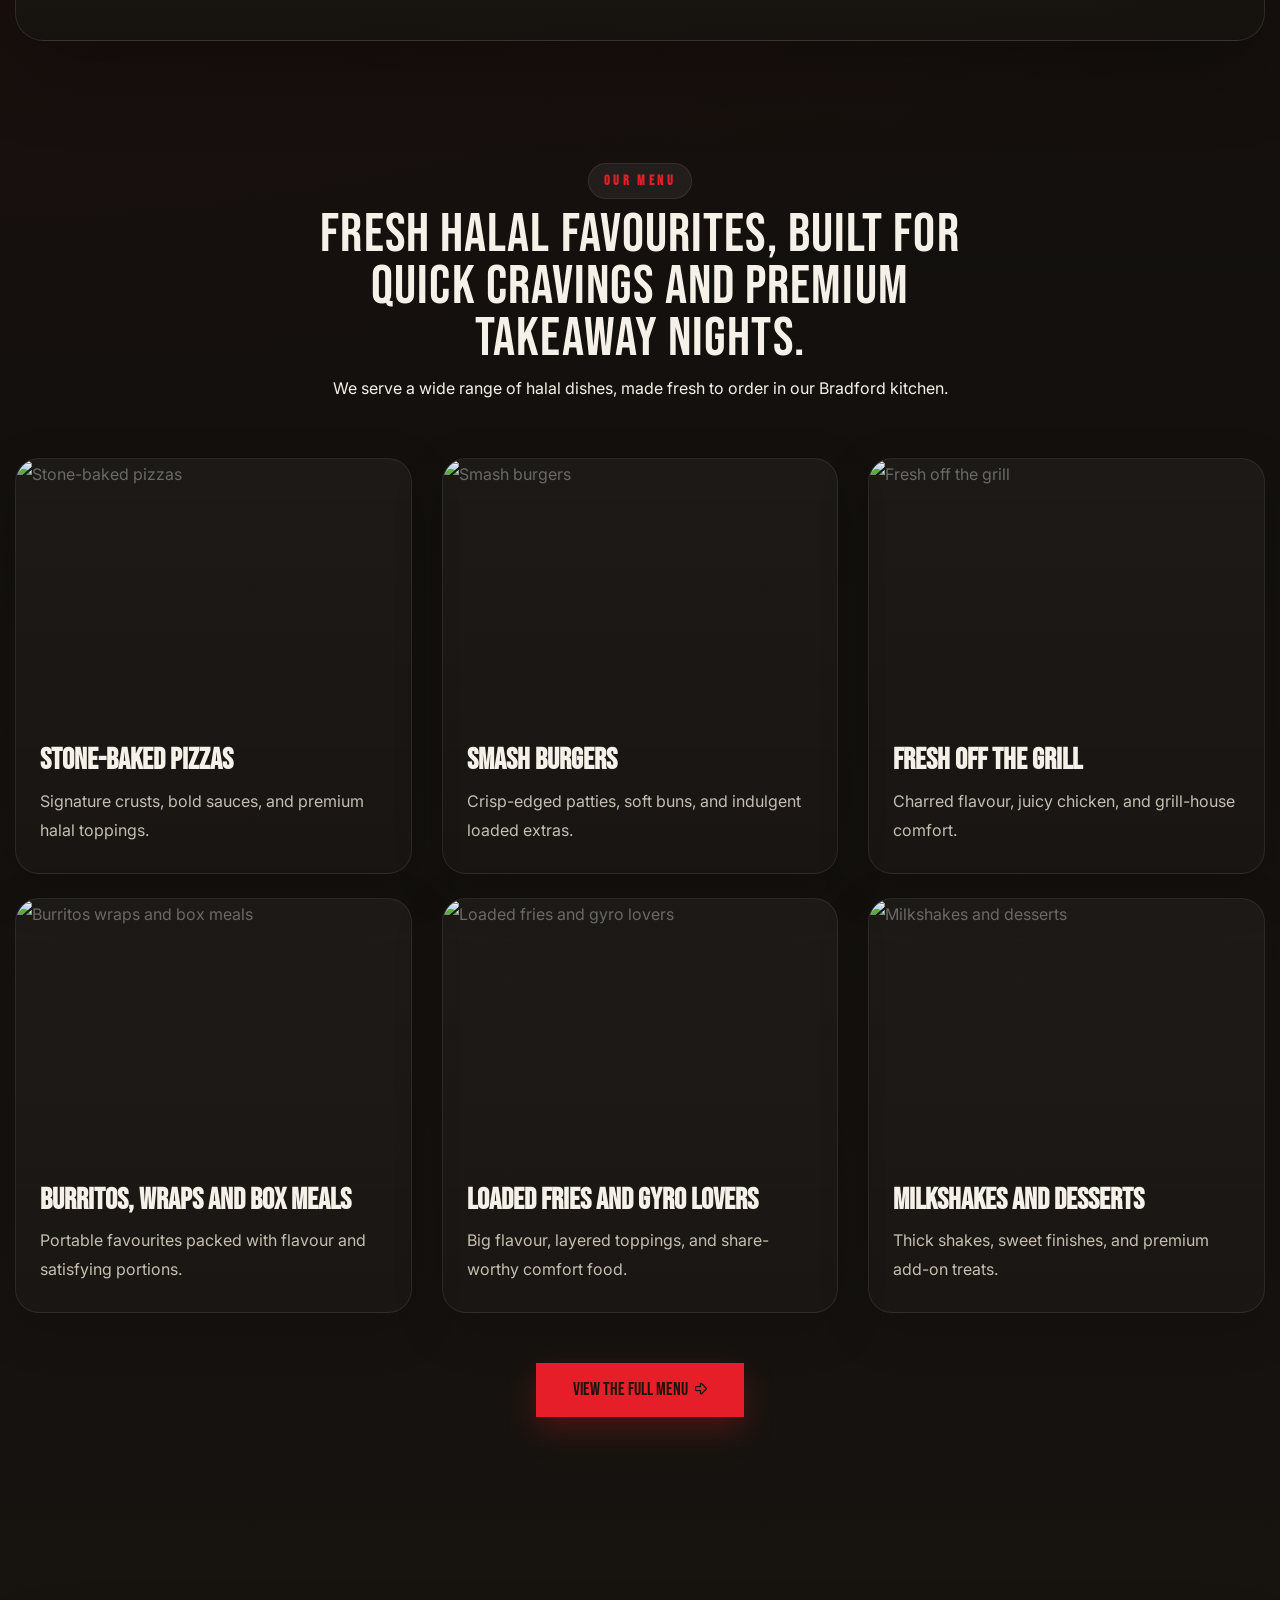
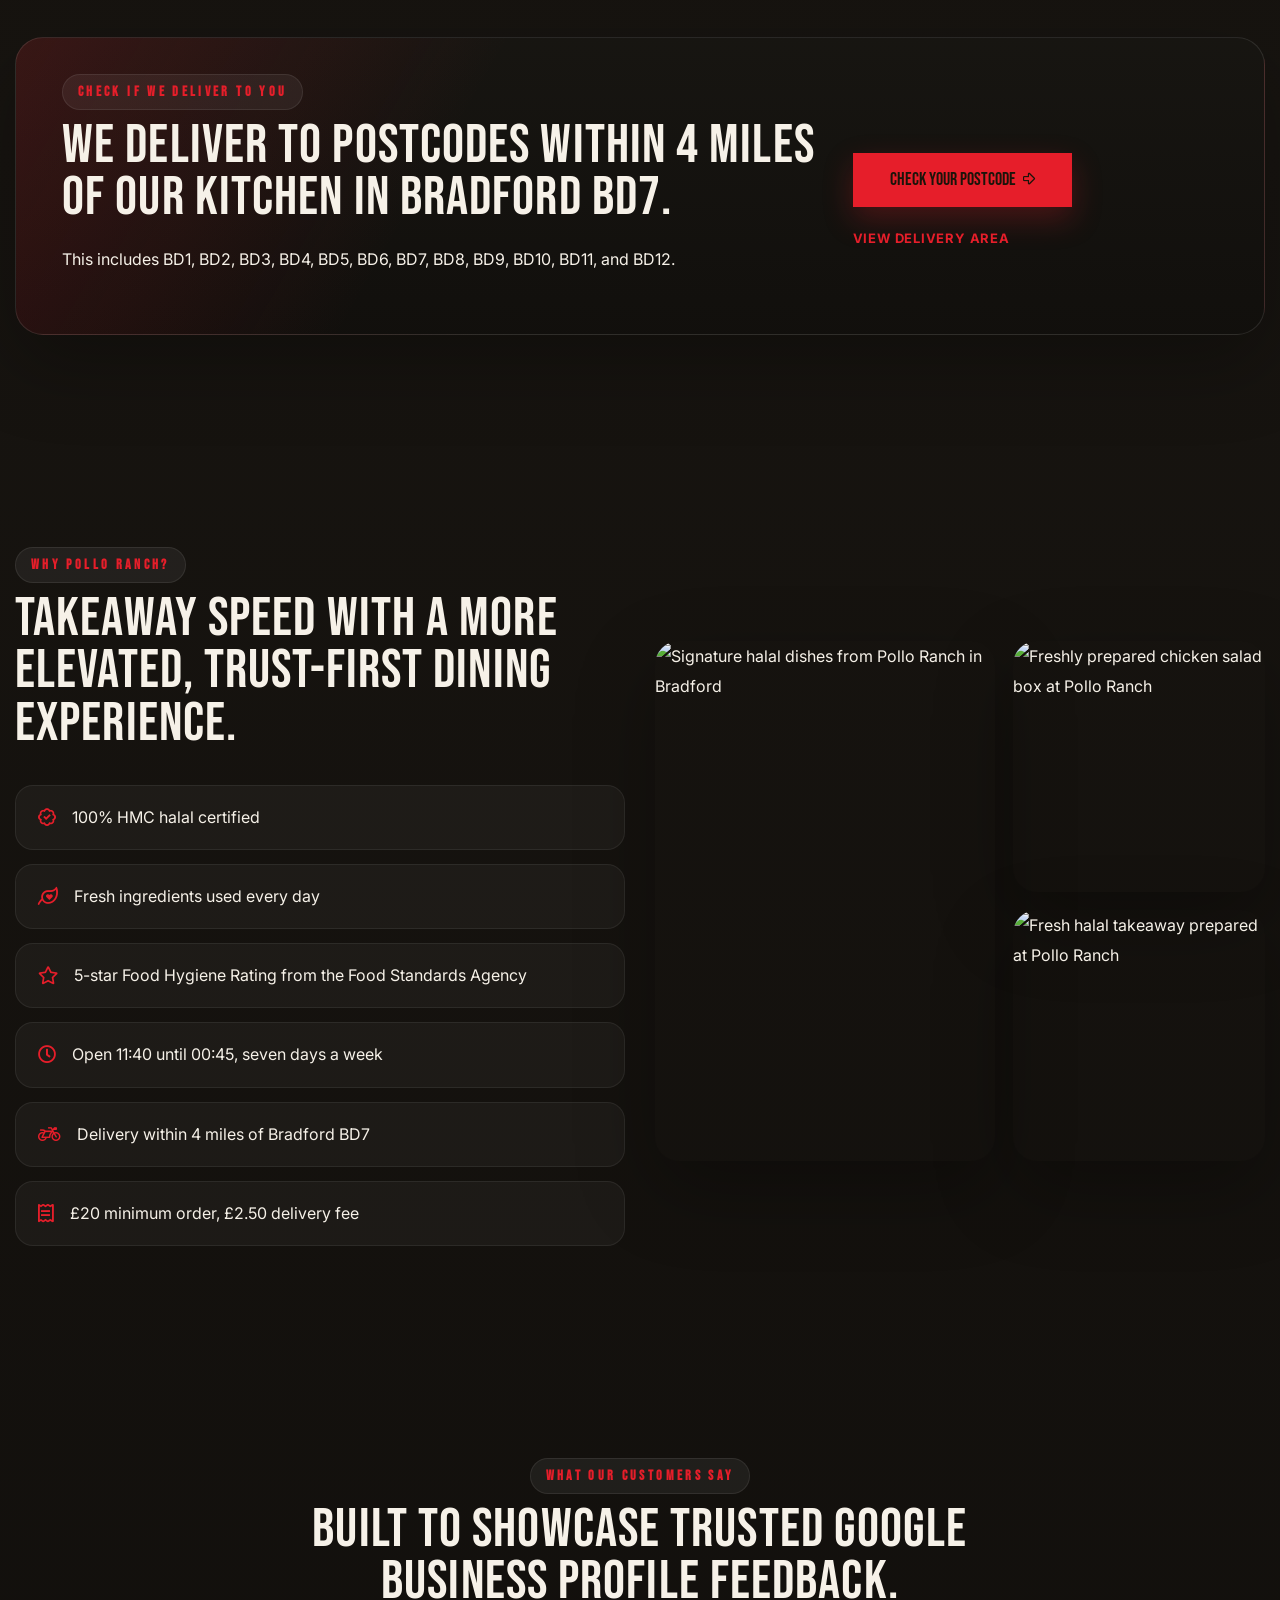
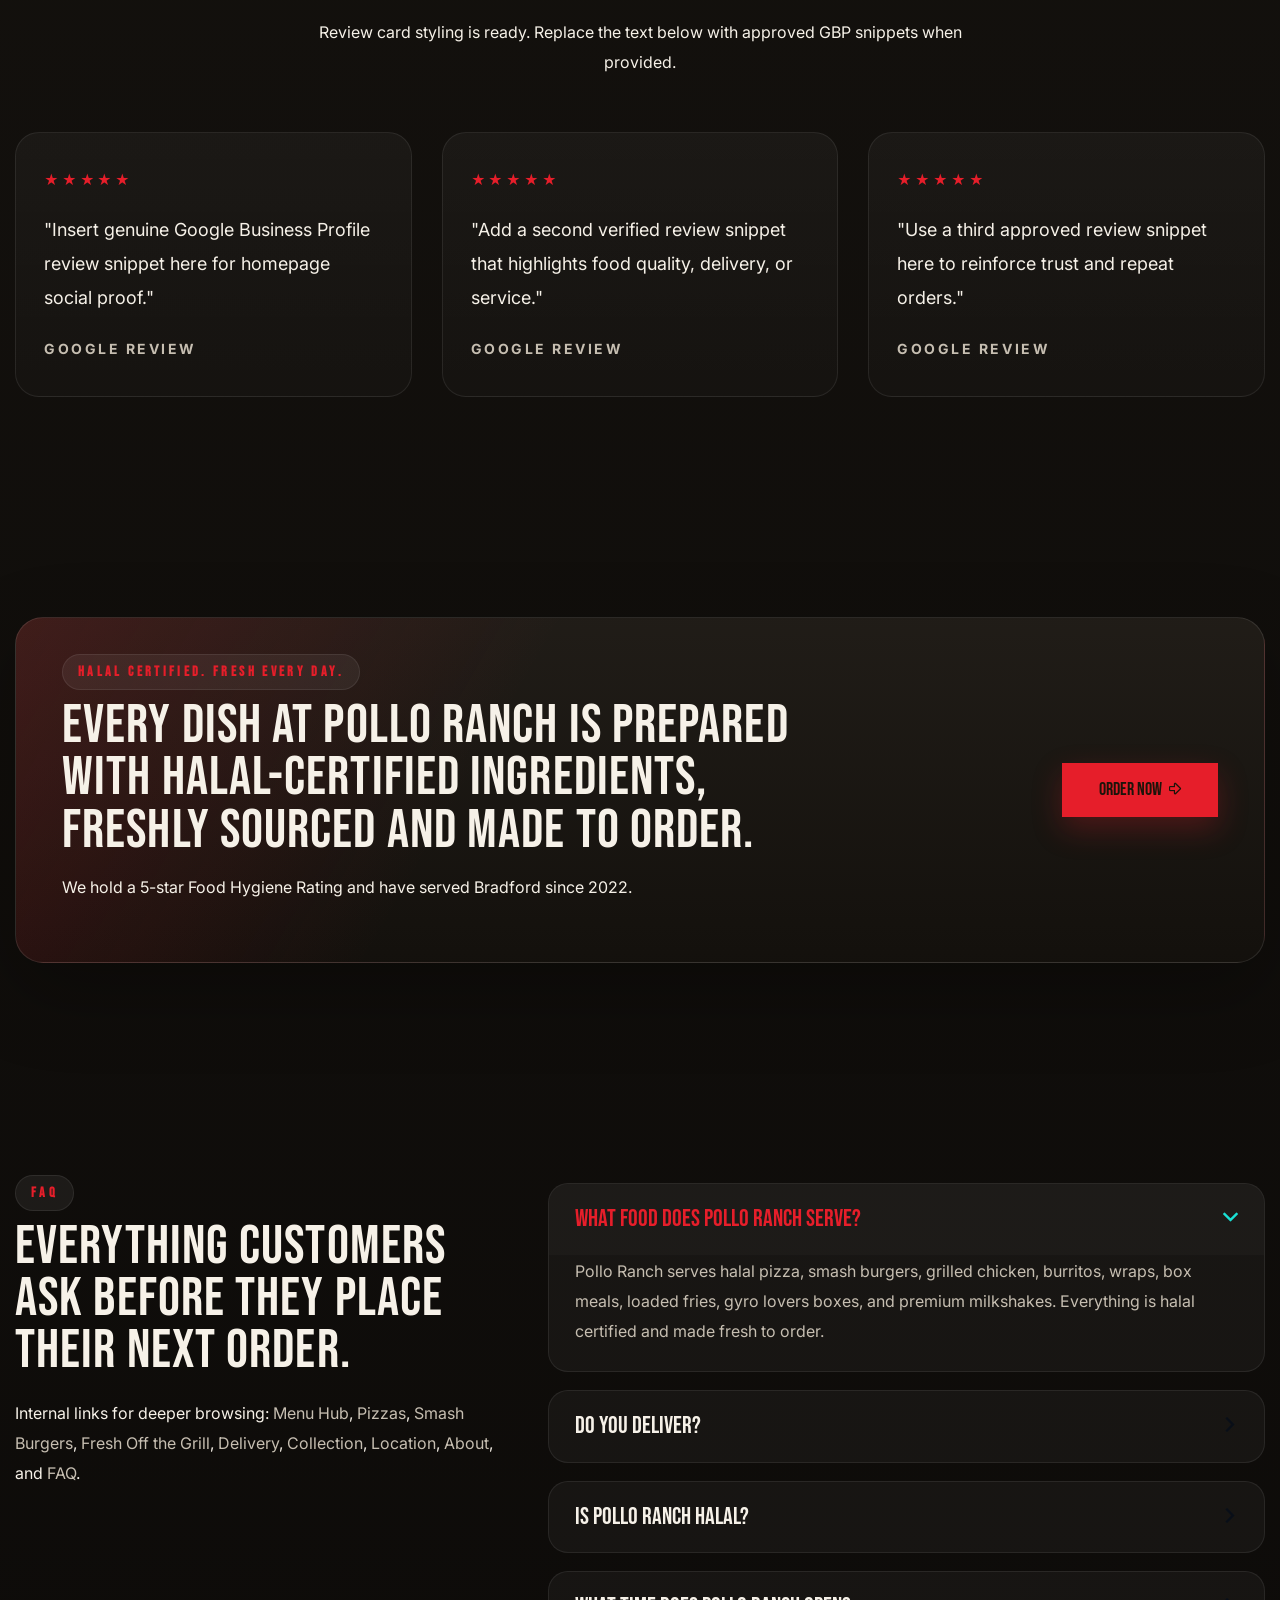
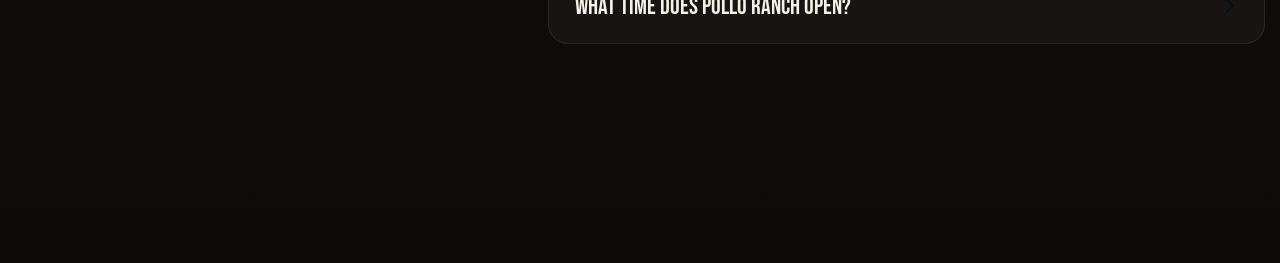
==== commit 06fd7513: "images folder replace" ====
--- a/index.html
+++ b/index.html
@@ -8,7 +8,7 @@
     <meta name="keywords" content="Pollo Ranch Bradford, halal takeaway Bradford, Bradford halal pizza, smash burgers Bradford, grilled chicken Bradford">
     <meta name="robots" content="index, follow">
     <title>Pollo Ranch - Halal Takeaway in Bradford | Order Now</title>
-    <link rel="shortcut icon" href="assets/images/logos/favicon.png" type="image/x-icon">
+    <link rel="shortcut icon" href="https://polloranch.com/wp-content/uploads/2026/images/logos/favicon.png" type="image/x-icon">
     <link rel="preconnect" href="https://fonts.googleapis.com">
     <link rel="preconnect" href="https://fonts.gstatic.com" crossorigin>
     <link href="https://fonts.googleapis.com/css2?family=Bebas+Neue&family=Inter:wght@400;500;600;700;800&display=swap" rel="stylesheet">
@@ -130,10 +130,10 @@
                         <div class="polo-hero__visual" data-aos="fade-left" data-aos-duration="1400" data-aos-offset="50">
                             <div class="polo-hero__image-stack">
                                 <div class="polo-image-card polo-image-card--primary">
-                                    <img src="assets/images/main/BB1A1232.jpg" alt="Premium halal takeaway dishes from Pollo Ranch Bradford">
+                                    <img src="https://polloranch.com/wp-content/uploads/2026/images/main/BB1A1232.jpg" alt="Premium halal takeaway dishes from Pollo Ranch Bradford">
                                 </div>
                                 <div class="polo-image-card polo-image-card--secondary">
-                                    <img src="assets/images/Peri Peri Chicken/BB1A1294.jpg" alt="Fresh grilled peri peri chicken at Pollo Ranch">
+                                    <img src="https://polloranch.com/wp-content/uploads/2026/images/Peri%20Peri%20Chicken/BB1A1294.jpg" alt="Fresh grilled peri peri chicken at Pollo Ranch">
                                 </div>
                                 <div class="polo-floating-badge">
                                     <span>100% HMC Halal</span>
@@ -145,9 +145,9 @@
                 </div>
             </div>
             <div class="hero-shapes">
-                <div class="shape one"><img src="assets/images/shapes/hero-shape1.png" alt=""></div>
-                <div class="shape two"><img src="assets/images/shapes/hero-shape2.png" alt=""></div>
-                <div class="shape three"><img src="assets/images/shapes/hero-shape5.png" alt=""></div>
+                <div class="shape one"><img src="https://polloranch.com/wp-content/uploads/2026/images/shapes/hero-shape1.png" alt=""></div>
+                <div class="shape two"><img src="https://polloranch.com/wp-content/uploads/2026/images/shapes/hero-shape2.png" alt=""></div>
+                <div class="shape three"><img src="https://polloranch.com/wp-content/uploads/2026/images/shapes/hero-shape5.png" alt=""></div>
             </div>
         </section>
 
@@ -205,7 +205,7 @@
                 <div class="row g-4">
                     <div class="col-xl-4 col-md-6">
                         <a class="polo-menu-card" href="/menu/pizzas/" data-aos="fade-up" data-aos-duration="1000" data-aos-offset="40">
-                            <span class="polo-menu-card__image"><img src="assets/images/Pizza_s/DSC_1450.JPG" alt="Stone-baked pizzas"></span>
+                            <span class="polo-menu-card__image"><img src="https://polloranch.com/wp-content/uploads/2026/images/Pizza_s/DSC_1450.JPG" alt="Stone-baked pizzas"></span>
                             <span class="polo-menu-card__content">
                                 <strong>Stone-Baked Pizzas</strong>
                                 <span>Signature crusts, bold sauces, and premium halal toppings.</span>
@@ -214,7 +214,7 @@
                     </div>
                     <div class="col-xl-4 col-md-6">
                         <a class="polo-menu-card" href="/menu/smash-burgers/" data-aos="fade-up" data-aos-delay="50" data-aos-duration="1000" data-aos-offset="40">
-                            <span class="polo-menu-card__image"><img src="assets/images/charsy burger/BB1A1128.jpg" alt="Smash burgers"></span>
+                            <span class="polo-menu-card__image"><img src="https://polloranch.com/wp-content/uploads/2026/images/charsy%20burger/BB1A1128.jpg" alt="Smash burgers"></span>
                             <span class="polo-menu-card__content">
                                 <strong>Smash Burgers</strong>
                                 <span>Crisp-edged patties, soft buns, and indulgent loaded extras.</span>
@@ -223,7 +223,7 @@
                     </div>
                     <div class="col-xl-4 col-md-6">
                         <a class="polo-menu-card" href="/menu/fresh-off-the-grill/" data-aos="fade-up" data-aos-delay="100" data-aos-duration="1000" data-aos-offset="40">
-                            <span class="polo-menu-card__image"><img src="assets/images/Peri Peri Chicken/BB1A1317.jpg" alt="Fresh off the grill"></span>
+                            <span class="polo-menu-card__image"><img src="https://polloranch.com/wp-content/uploads/2026/images/Peri%20Peri%20Chicken/BB1A1317.jpg" alt="Fresh off the grill"></span>
                             <span class="polo-menu-card__content">
                                 <strong>Fresh Off the Grill</strong>
                                 <span>Charred flavour, juicy chicken, and grill-house comfort.</span>
@@ -232,7 +232,7 @@
                     </div>
                     <div class="col-xl-4 col-md-6">
                         <a class="polo-menu-card" href="/menu/burritos-wraps-box-meals/" data-aos="fade-up" data-aos-duration="1000" data-aos-offset="40">
-                            <span class="polo-menu-card__image"><img src="assets/images/Wraps/Polo Peri Peri/BB1A1324.jpg" alt="Burritos wraps and box meals"></span>
+                            <span class="polo-menu-card__image"><img src="https://polloranch.com/wp-content/uploads/2026/images/Wraps/Polo%20Peri%20Peri/BB1A1324.jpg" alt="Burritos wraps and box meals"></span>
                             <span class="polo-menu-card__content">
                                 <strong>Burritos, Wraps and Box Meals</strong>
                                 <span>Portable favourites packed with flavour and satisfying portions.</span>
@@ -241,7 +241,7 @@
                     </div>
                     <div class="col-xl-4 col-md-6">
                         <a class="polo-menu-card" href="/menu/loaded-fries-gyro-lovers/" data-aos="fade-up" data-aos-delay="50" data-aos-duration="1000" data-aos-offset="40">
-                            <span class="polo-menu-card__image"><img src="assets/images/Loaded Fries/DSC_1442.JPG" alt="Loaded fries and gyro lovers"></span>
+                            <span class="polo-menu-card__image"><img src="https://polloranch.com/wp-content/uploads/2026/images/Loaded%20Fries/DSC_1442.JPG" alt="Loaded fries and gyro lovers"></span>
                             <span class="polo-menu-card__content">
                                 <strong>Loaded Fries and Gyro Lovers</strong>
                                 <span>Big flavour, layered toppings, and share-worthy comfort food.</span>
@@ -250,7 +250,7 @@
                     </div>
                     <div class="col-xl-4 col-md-6">
                         <a class="polo-menu-card" href="/menu/milkshakes-desserts/" data-aos="fade-up" data-aos-delay="100" data-aos-duration="1000" data-aos-offset="40">
-                            <span class="polo-menu-card__image"><img src="assets/images/Milkshakes/Oreo Land Milkshake/BB1A1398.jpg" alt="Milkshakes and desserts"></span>
+                            <span class="polo-menu-card__image"><img src="https://polloranch.com/wp-content/uploads/2026/images/Milkshakes/Oreo%20Land%20Milkshake/BB1A1398.jpg" alt="Milkshakes and desserts"></span>
                             <span class="polo-menu-card__content">
                                 <strong>Milkshakes and Desserts</strong>
                                 <span>Thick shakes, sweet finishes, and premium add-on treats.</span>
@@ -324,13 +324,13 @@
                     <div class="col-lg-6">
                         <div class="polo-story-grid" data-aos="fade-left" data-aos-duration="1200" data-aos-offset="50">
                             <div class="polo-story-grid__item polo-story-grid__item--large">
-                                <img class="polo-story-grid__image--why-main" src="assets/images/main/BB1A1185.jpg" alt="Signature halal dishes from Pollo Ranch in Bradford">
+                                <img class="polo-story-grid__image--why-main" src="https://polloranch.com/wp-content/uploads/2026/images/main/BB1A1185.jpg" alt="Signature halal dishes from Pollo Ranch in Bradford">
                             </div>
                             <div class="polo-story-grid__item">
-                                <img src="assets/images/chicken salad box/BB1A1150.jpg" alt="Freshly prepared chicken salad box at Pollo Ranch">
+                                <img src="https://polloranch.com/wp-content/uploads/2026/images/chicken%20salad%20box/BB1A1150.jpg" alt="Freshly prepared chicken salad box at Pollo Ranch">
                             </div>
                             <div class="polo-story-grid__item">
-                                <img src="assets/images/Ranch Special/BB1A1095.jpg" alt="Fresh halal takeaway prepared at Pollo Ranch">
+                                <img src="https://polloranch.com/wp-content/uploads/2026/images/Ranch%20Special/BB1A1095.jpg" alt="Fresh halal takeaway prepared at Pollo Ranch">
                             </div>
                         </div>
                     </div>
--- a/assets/css/style.css
+++ b/assets/css/style.css
@@ -753,7 +753,7 @@
   line-height: 80px;
   border-radius: 50%;
   background-color: transparent;
-  background-image: url(../images/shapes/scroll-top-bg.png);
+  background-image: url(https://polloranch.com/wp-content/uploads/2026/images/shapes/scroll-top-bg.png);
   background-repeat: no-repeat;
   background-size: cover;
   -webkit-animation: pulse 2s infinite;
@@ -4256,7 +4256,7 @@
   position: relative;
   text-align: center;
   background-color: var(--primary-color);
-  background-image: url(../images/offer/offer-card-bg.png); }
+  background-image: url(https://polloranch.com/wp-content/uploads/2026/images/offer/offer-card-bg.png); }
   .offer-card-item .badge {
     width: 90px;
     height: 90px;
@@ -4265,7 +4265,7 @@
     right: 15%;
     top: 18%;
     line-height: 72px;
-    background-image: url(../images/offer/badge-bg.png); }
+    background-image: url(https://polloranch.com/wp-content/uploads/2026/images/offer/badge-bg.png); }
   .offer-card-item .image {
     position: relative;
     padding-bottom: 80%; }
@@ -4310,7 +4310,7 @@
     background-color: var(--secondary-color); }
     .offer-card-item.style-two .badge {
       color: white;
-      background-image: url(../images/offer/badge-bg-two.png); }
+      background-image: url(https://polloranch.com/wp-content/uploads/2026/images/offer/badge-bg-two.png); }
 
 .offer-area .marquee-wrap.style-two {
   position: absolute;
@@ -4670,7 +4670,7 @@
       font-size: 25px;
       font-weight: 400;
       line-height: 72px;
-      background-image: url(../images/offer/badge-bg-two.png);
+      background-image: url(https://polloranch.com/wp-content/uploads/2026/images/offer/badge-bg-two.png);
       background-size: cover; }
     .category-banner-item.style-five .price {
       font-size: 20px; }
@@ -5511,7 +5511,7 @@
   .food-item:hover {
     color: white;
     background-color: var(--primary-color);
-    background-image: url(../images/shapes/food-shape.png); }
+    background-image: url(https://polloranch.com/wp-content/uploads/2026/images/shapes/food-shape.png); }
     .food-item:hover .content h5,
     .food-item:hover .content .price span {
       color: white; }
@@ -5670,7 +5670,7 @@
     content: '';
     width: 38%;
     height: 73%;
-    background-image: url(../images/shapes/special-pizza-shape.png);
+    background-image: url(https://polloranch.com/wp-content/uploads/2026/images/shapes/special-pizza-shape.png);
     background-repeat: no-repeat;
     background-size: cover;
     z-index: -2; }
@@ -5806,7 +5806,7 @@
   width: 50vw;
   height: 100%;
   background-color: var(--primary-color);
-  background-image: url(../images/background/cta-dot-bg.png);
+  background-image: url(https://polloranch.com/wp-content/uploads/2026/images/background/cta-dot-bg.png);
   background-repeat: no-repeat;
   background-size: cover;
   z-index: -1; }
@@ -5961,7 +5961,7 @@
       top: 2px;
       width: 65px;
       height: 65px;
-      background-image: url(../images/shapes/pizza-badge-shape.png);
+      background-image: url(https://polloranch.com/wp-content/uploads/2026/images/shapes/pizza-badge-shape.png);
       background-size: cover;
       background-repeat: no-repeat;
       border-radius: 50%;
@@ -6017,7 +6017,7 @@
       top: 20px;
       width: 65px;
       height: 65px;
-      background-image: url(../images/shapes/pizza-badge-shape.png);
+      background-image: url(https://polloranch.com/wp-content/uploads/2026/images/shapes/pizza-badge-shape.png);
       background-size: cover;
       background-repeat: no-repeat;
       border-radius: 50%;
@@ -8438,4 +8438,4 @@
   left: auto;
   top: -65px;
   color: var(--heading-color);
-  background-image: url(../images/shapes/scroll-top-yellow-bg.png); }
+  background-image: url(https://polloranch.com/wp-content/uploads/2026/images/shapes/scroll-top-yellow-bg.png); }
--- a/assets/css/custom.css
+++ b/assets/css/custom.css
@@ -148,7 +148,7 @@
     padding: 220px 0 130px;
     background:
         linear-gradient(90deg, rgba(8, 7, 6, 0.9) 0%, rgba(8, 7, 6, 0.68) 45%, rgba(8, 7, 6, 0.35) 100%),
-        url("../images/background/hero-five.jpg") center/cover no-repeat;
+        url("https://polloranch.com/wp-content/uploads/2026/images/background/hero-five.jpg") center/cover no-repeat;
 }
 
 .polo-hero__content .sub-title,
@@ -728,49 +728,49 @@
     padding: 210px 0 90px;
     background:
         linear-gradient(90deg, rgba(8, 7, 6, 0.92) 0%, rgba(8, 7, 6, 0.72) 45%, rgba(8, 7, 6, 0.45) 100%),
-        url("../images/background/banner.jpg") center/cover no-repeat;
+        url("https://polloranch.com/wp-content/uploads/2026/images/background/banner.jpg") center/cover no-repeat;
 }
 
 .polo-page-hero--about {
     background:
         linear-gradient(90deg, rgba(8, 7, 6, 0.92) 0%, rgba(8, 7, 6, 0.72) 45%, rgba(8, 7, 6, 0.45) 100%),
-        url("../images/background/testimonials.jpg") center/cover no-repeat;
+        url("https://polloranch.com/wp-content/uploads/2026/images/background/testimonials.jpg") center/cover no-repeat;
 }
 
 .polo-page-hero--delivery {
     background:
         linear-gradient(90deg, rgba(8, 7, 6, 0.92) 0%, rgba(8, 7, 6, 0.72) 45%, rgba(8, 7, 6, 0.45) 100%),
-        url("../images/background/hero.jpg") center/cover no-repeat;
+        url("https://polloranch.com/wp-content/uploads/2026/images/background/hero.jpg") center/cover no-repeat;
 }
 
 .polo-page-hero--collection {
     background:
         linear-gradient(90deg, rgba(8, 7, 6, 0.92) 0%, rgba(8, 7, 6, 0.72) 45%, rgba(8, 7, 6, 0.45) 100%),
-        url("../images/background/hero-five.jpg") center/cover no-repeat;
+        url("https://polloranch.com/wp-content/uploads/2026/images/background/hero-five.jpg") center/cover no-repeat;
 }
 
 .polo-page-hero--faq {
     background:
         linear-gradient(90deg, rgba(8, 7, 6, 0.94) 0%, rgba(8, 7, 6, 0.76) 45%, rgba(8, 7, 6, 0.5) 100%),
-        url("../images/background/hero.jpg") center/cover no-repeat;
+        url("https://polloranch.com/wp-content/uploads/2026/images/background/hero.jpg") center/cover no-repeat;
 }
 
 .polo-page-hero--location {
     background:
         linear-gradient(90deg, rgba(8, 7, 6, 0.92) 0%, rgba(8, 7, 6, 0.72) 45%, rgba(8, 7, 6, 0.45) 100%),
-        url("../images/background/hero.jpg") center/cover no-repeat;
+        url("https://polloranch.com/wp-content/uploads/2026/images/background/hero.jpg") center/cover no-repeat;
 }
 
 .polo-page-hero--stuffed-crust {
     background:
         linear-gradient(90deg, rgba(8, 7, 6, 0.9) 0%, rgba(8, 7, 6, 0.68) 45%, rgba(8, 7, 6, 0.42) 100%),
-        url("../images/background/hero-three.png") center/cover no-repeat;
+        url("https://polloranch.com/wp-content/uploads/2026/images/background/hero-three.png") center/cover no-repeat;
 }
 
 .polo-page-hero--gyro {
     background:
         linear-gradient(90deg, rgba(8, 7, 6, 0.92) 0%, rgba(8, 7, 6, 0.72) 45%, rgba(8, 7, 6, 0.45) 100%),
-        url("../images/background/hero-two.jpg") center/cover no-repeat;
+        url("https://polloranch.com/wp-content/uploads/2026/images/background/hero-two.jpg") center/cover no-repeat;
 }
 .polo-page-hero__content h1 {
     font-size: clamp(2.8rem, 5.5vw, 5.2rem);
